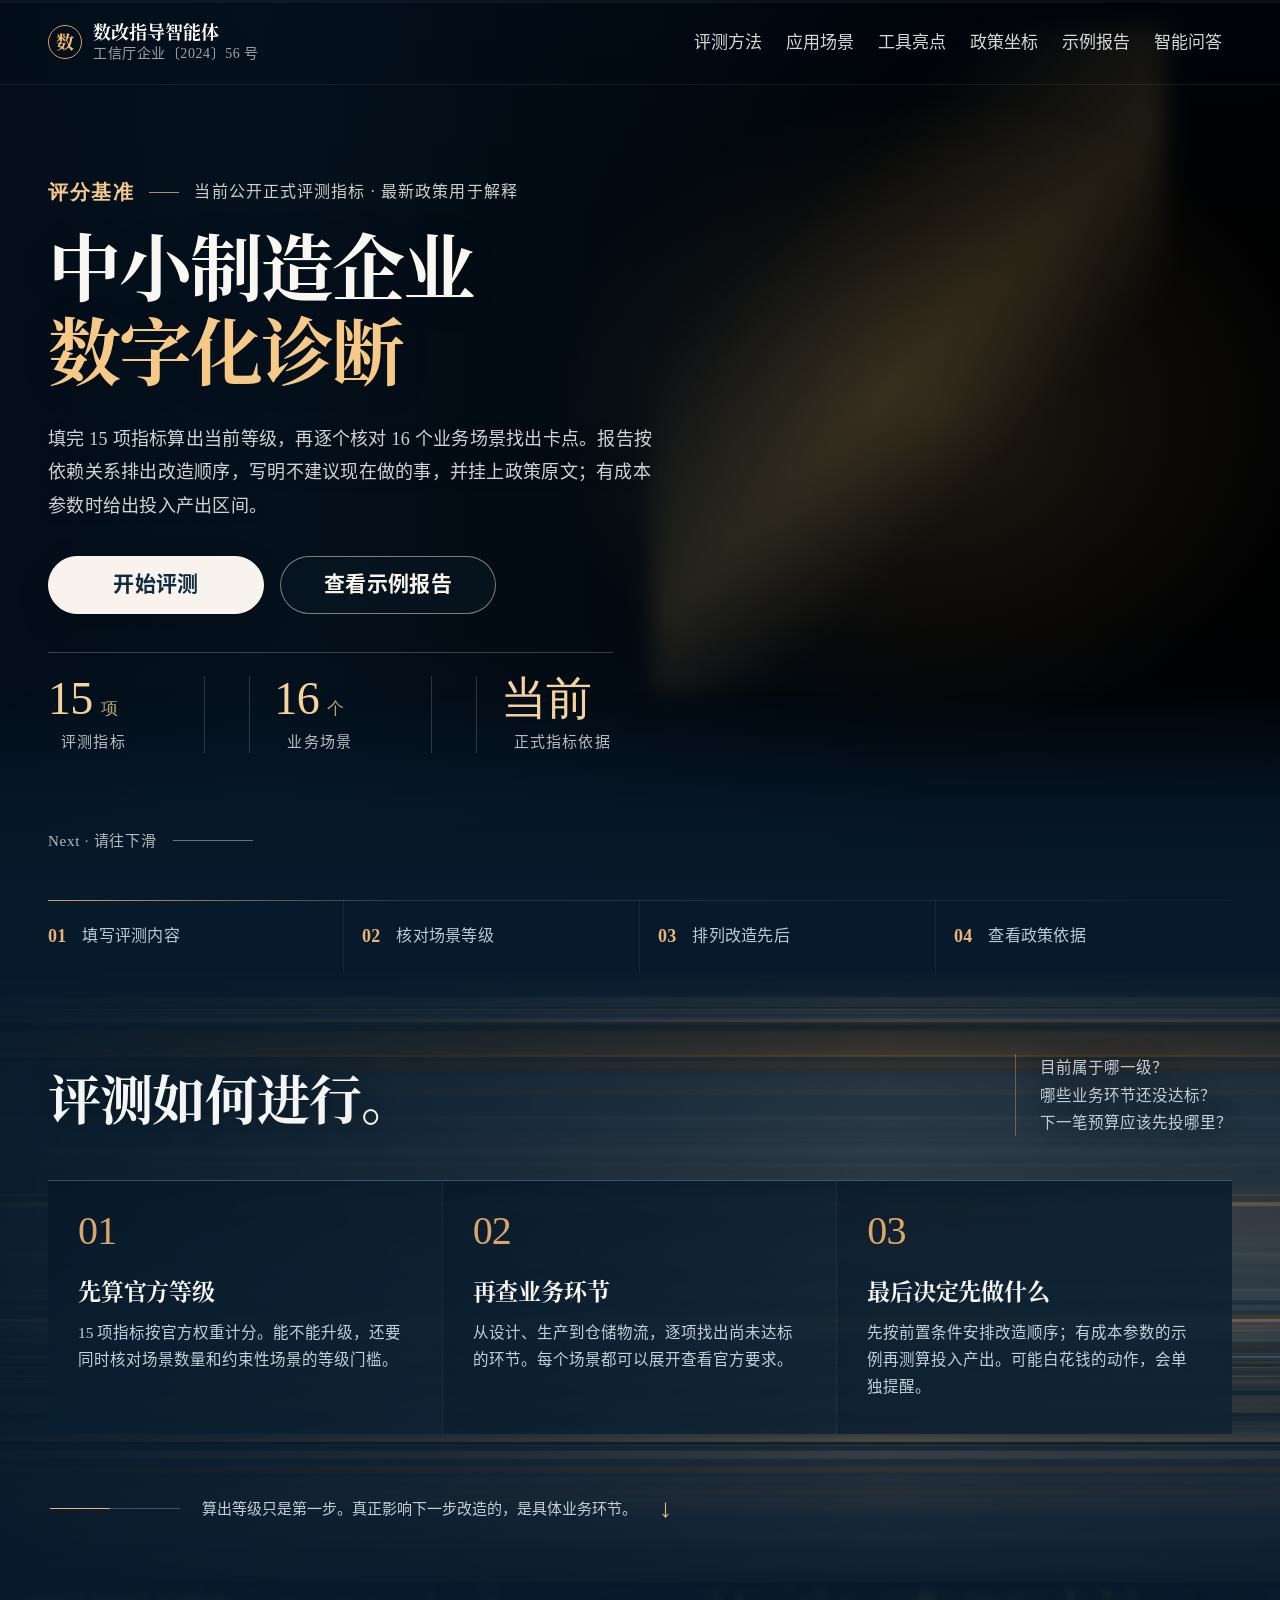
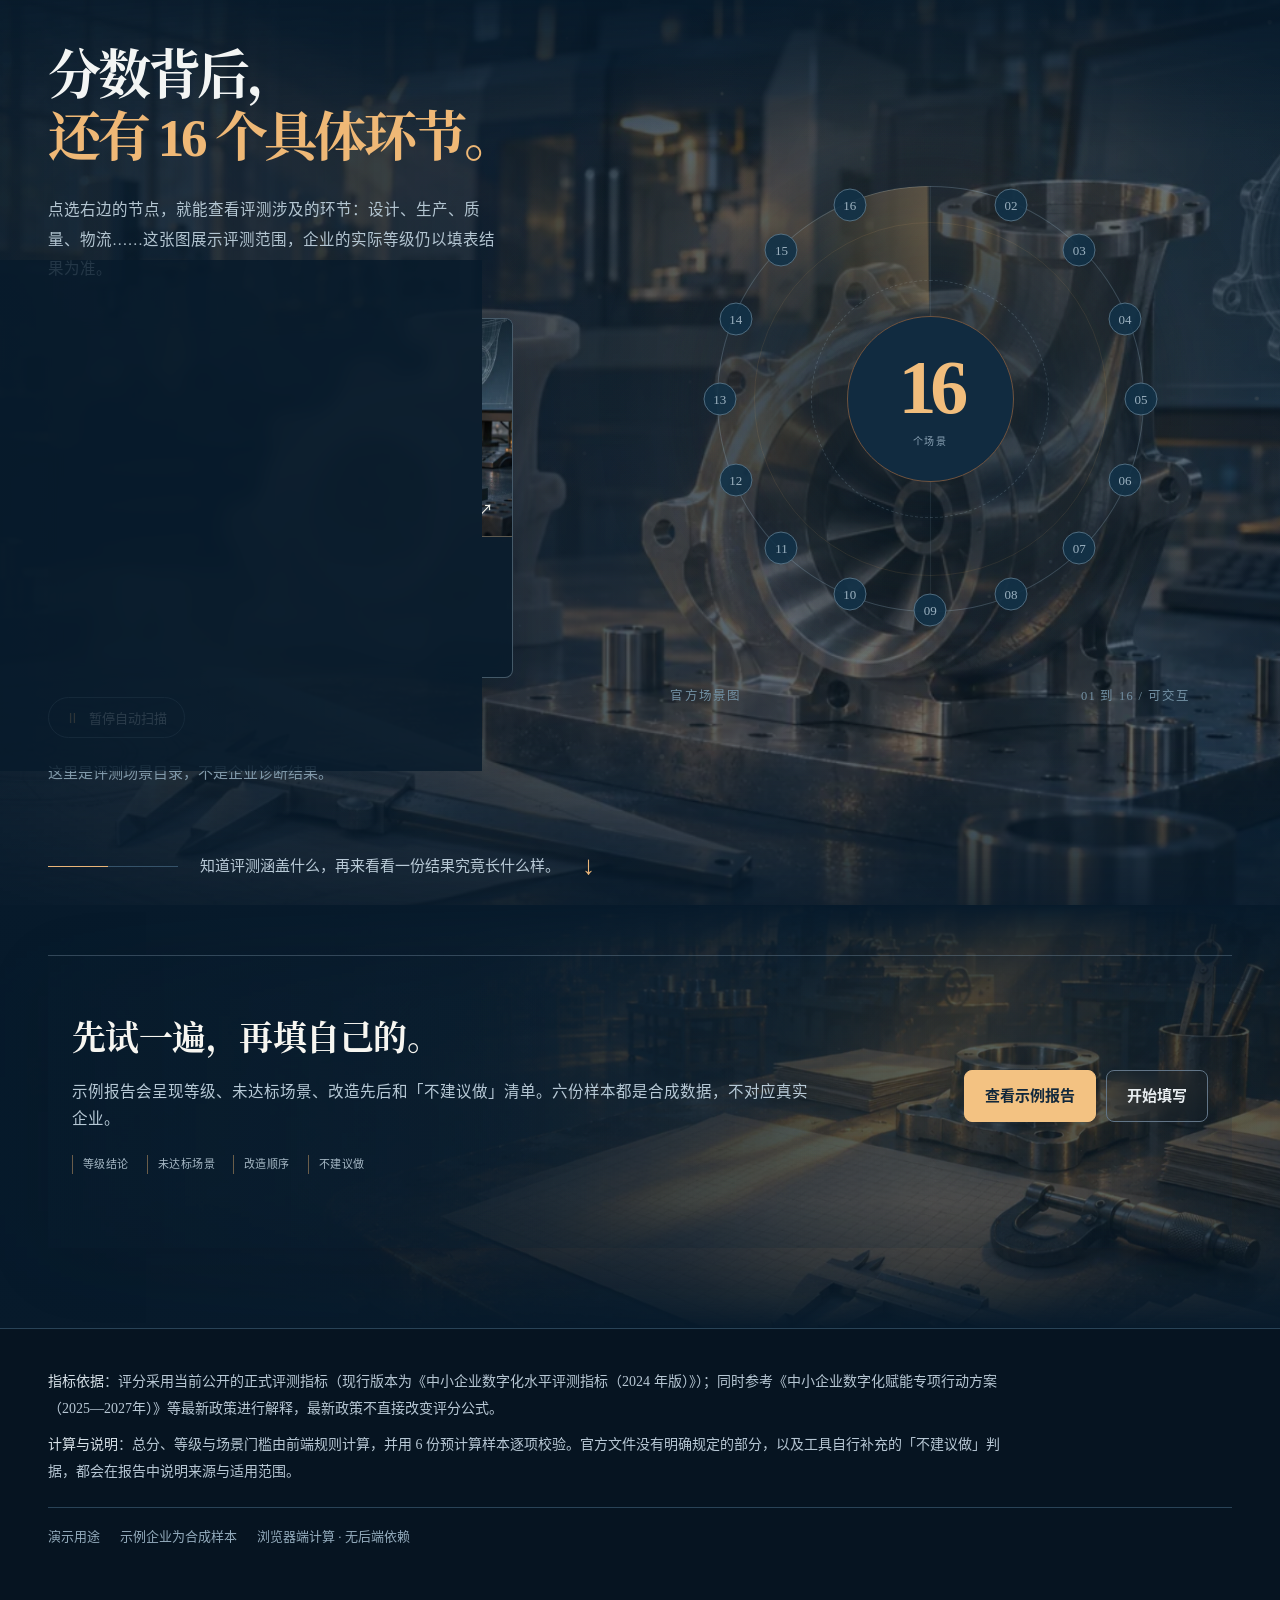
==== index.html @ 36fd0602 "publish: add responsive animated navigation menu" ====
<!DOCTYPE html>
<html lang="zh-CN" class="no-js">
<head>
<meta charset="utf-8">
<script>document.documentElement.className="js";</script>
<meta name="viewport" content="width=device-width, initial-scale=1">
<title>数改指导智能体 · 中小企业数字化水平评测</title>
<meta name="description" content="依据当前公开正式评测指标，并结合《中小企业数字化赋能专项行动方案（2025—2027年）》等最新政策，输出可回查的诊断与改造路径。">
<meta name="theme-color" content="#fbfaf7" media="(prefers-color-scheme: light)">
<meta name="theme-color" content="#121210" media="(prefers-color-scheme: dark)">
<link rel="icon" href="data:image/svg+xml,%3Csvg xmlns='http://www.w3.org/2000/svg' viewBox='0 0 32 32'%3E%3Crect width='32' height='32' rx='7' fill='%231a1916'/%3E%3Ctext x='16' y='23' font-size='17' text-anchor='middle' fill='%23fbfaf7' font-family='serif'%3E数%3C/text%3E%3C/svg%3E">
<link rel="stylesheet" href="assets/styles.css?v=20261108">
<link rel="stylesheet" href="assets/redesign.css?v=20261108">
<link rel="stylesheet" href="assets/motion-hero.css?v=20261108">
<link rel="stylesheet" href="assets/spectacle.css?v=20261108">
<link rel="stylesheet" href="assets/cinematic-scene.css?v=20261108">
<link rel="stylesheet" href="assets/typography.css?v=20261108">
<link rel="stylesheet" href="assets/continuity.css?v=20261108">
<link rel="stylesheet" href="assets/chapter-film.css?v=20261108">
<link rel="stylesheet" href="assets/scenario-gallery.css?v=20261108">
<link rel="stylesheet" href="assets/hero-editorial.css?v=20261108">
<link rel="stylesheet" href="assets/readability.css?v=20261109">
<link rel="stylesheet" href="assets/environment.css?v=20261110">
<script src="assets/environment.js?v=20261110"></script>
</head>
<body>
<a class="skip-link" href="#main">跳到主要内容</a>
<div class="page-scroll-progress" aria-hidden="true"><span></span></div>

<header class="topbar" id="topbar">
  <div class="topbar-inner">
    <a class="brand" href="#top" aria-label="数改指导智能体 首页">
      <span class="brand-mark" aria-hidden="true">数</span>
      <span class="brand-text">
        <span class="brand-name">数改指导智能体</span>
        <span class="brand-sub">工信厅企业〔2024〕56 号</span>
      </span>
    </a>
    <nav class="topnav" aria-label="页面导航">
      <a href="#method">评测方法</a>
      <a href="#scenario-atlas">应用场景</a>
      <a href="highlights.html">工具亮点</a>
      <a href="policy.html">政策坐标</a>
      <a href="report.html" class="is-current">示例报告</a>
      <a href="ask.html">智能问答</a>
    </nav>
  </div>
</header>

<nav class="journey-rail" aria-label="了解工具的三个步骤">
  <span class="journey-rail-line" aria-hidden="true"><i></i></span>
  <a href="#method" data-chapter="method"><span>01</span> 评测方法</a>
  <a href="#scenario-atlas" data-chapter="scenario"><span>02</span> 应用场景</a>
  <a href="#start" data-chapter="start"><span>03</span> 示例报告</a>
</nav>

<main id="main">

  <!-- ============================================================ 首屏 -->
  <section class="hero" id="top">
    <div class="hero-bg" aria-hidden="true"></div>
    <canvas class="hero-cinema" id="hero-cinema" aria-hidden="true"></canvas>
    <div class="hero-beam" aria-hidden="true"></div>
    <canvas class="hero-particles" id="hero-particles" aria-hidden="true"></canvas>
    <div class="hero-transition" aria-hidden="true"></div>
    <div class="hero-copy">
      <p class="eyebrow"><span class="eyebrow-year">评分基准</span><span class="eyebrow-divider" aria-hidden="true"></span>当前公开正式评测指标 · 最新政策用于解释</p>
      <h1><span class="hero-line hero-line-first">中小制造企业</span><em class="hero-line hero-line-second">数字化诊断</em></h1>
      <p class="lede">
        填完 15 项指标算出当前等级，再逐个核对 16 个业务场景找出卡点。报告按依赖关系排出改造顺序，写明不建议现在做的事，并挂上政策原文；有成本参数时给出投入产出区间。
      </p>
      <div class="hero-actions">
        <a class="btn btn-primary" href="report.html?mode=form" id="btn-fill">
          开始评测
        </a>
        <a class="btn" href="report.html?mode=demo" id="btn-demo">查看示例报告</a>
      </div>
      <div class="hero-trust hero-facts" aria-label="评测工具概要">
        <div class="hero-fact"><strong>15<em>项</em></strong><span>评测指标</span></div>
        <div class="hero-fact"><strong>16<em>个</em></strong><span>业务场景</span></div>
        <div class="hero-fact"><strong>当前</strong><span>正式指标依据</span></div>
      </div>
    </div>
    <div class="hero-scroll" aria-hidden="true"><span>Next · 请往下滑</span><i></i></div>
  </section>

  <div class="motion-marquee" aria-label="使用流程：填写评测内容、核对场景等级、排列改造先后、查看政策依据">
    <div class="marquee-track" aria-hidden="true">
      <span><b>01</b> 填写评测内容</span>
      <span><b>02</b> 核对场景等级</span>
      <span><b>03</b> 排列改造先后</span>
      <span><b>04</b> 查看政策依据</span>
    </div>
  </div>
  <!-- ============================================================ 方法 -->
  <section class="method" id="method" aria-label="评测方法">
    <div class="chapter-film chapter-film-method" aria-hidden="true">
      <canvas class="chapter-film-canvas" data-film="method" data-image="assets/img/method-aisle.webp"></canvas>
      <div class="chapter-film-shade"></div>
    </div>
    <div class="story-intro reveal">
      <div><h2>评测如何进行<span>。</span></h2></div>
      <p>目前属于哪一级？<br>哪些业务环节还没达标？<br>下一笔预算应该先投哪里？</p>
    </div>
    <article class="reveal" style="--d:0ms">
      <span class="num">01</span>
      <h3>先算官方等级</h3>
      <p>15 项指标按官方权重计分。能不能升级，还要同时核对场景数量和约束性场景的等级门槛。</p>
    </article>
    <article class="reveal" style="--d:80ms">
      <span class="num">02</span>
      <h3>再查业务环节</h3>
      <p>从设计、生产到仓储物流，逐项找出尚未达标的环节。每个场景都可以展开查看官方要求。</p>
    </article>
    <article class="reveal" style="--d:160ms">
      <span class="num">03</span>
      <h3>最后决定先做什么</h3>
      <p>先按前置条件安排改造顺序；有成本参数的示例再测算投入产出。可能白花钱的动作，会单独提醒。</p>
    </article>
    <div class="method-handoff reveal">
      <span class="handoff-line"><i></i></span>
      <p>算出等级只是第一步。真正影响下一步改造的，是具体业务环节。</p>
      <span class="handoff-arrow">↓</span>
    </div>
  </section>

  <section class="signal-section" id="scenario-atlas" aria-labelledby="signal-title">
    <div class="chapter-film chapter-film-scenario" aria-hidden="true">
      <canvas class="chapter-film-canvas" data-film="scenario" data-image="assets/img/scenario-cell.webp"></canvas>
      <div class="chapter-film-shade"></div>
    </div>
    <div class="signal-inner">
      <div class="signal-copy reveal">
        <h2 id="signal-title">分数背后，<br><em>还有 16 个具体环节。</em></h2>
        <p class="signal-description">点选右边的节点，就能查看评测涉及的环节：设计、生产、质量、物流……这张图展示评测范围，企业的实际等级仍以填表结果为准。</p>
        <div class="signal-active" aria-live="off">
          <button class="signal-preview-zoom" id="signal-preview-zoom" type="button" aria-label="放大当前场景主题图">
            <img class="signal-preview-image is-current" id="signal-preview-a" src="assets/img/scenes/s01.webp" alt="" width="1200" height="676" decoding="async">
            <img class="signal-preview-image" id="signal-preview-b" alt="" width="1200" height="676" decoding="async" src="data:image/svg+xml,%3Csvg xmlns='http://www.w3.org/2000/svg' viewBox='0 0 16 9'%3E%3C/svg%3E">
            <span class="signal-preview-counter" id="signal-preview-counter">01 / 16</span>
            <span class="signal-preview-action">查看大图 ↗</span>
          </button>
          <div class="signal-active-body">
            <span class="signal-active-label">正在查看 / 已选场景</span>
            <div class="signal-active-main"><strong id="signal-id">S01</strong><span id="signal-name">产品设计</span></div>
            <span class="signal-type" id="signal-type">工信部 2024 年评测场景</span>
          </div>
        </div>
        <button type="button" class="signal-toggle" id="signal-toggle" aria-pressed="false"><span class="signal-toggle-icon" aria-hidden="true">Ⅱ</span><span id="signal-toggle-text">暂停自动扫描</span></button>
        <p class="signal-disclaimer">这里是评测场景目录，不是企业诊断结果。</p>
      </div>
      <div class="signal-visual reveal" aria-label="16 个应用场景节点，可逐一选择">
        <div class="signal-orbit">
          <div class="signal-halo" aria-hidden="true"></div>
          <div class="signal-circles" aria-hidden="true"></div>
          <div class="signal-sweep" aria-hidden="true"></div>
          <div class="signal-center" aria-hidden="true"><strong>16</strong><span>个场景</span></div>
          <div class="signal-nodes" id="signal-nodes"></div>
        </div>
        <div class="signal-meta"><span>官方场景图</span><span>01 到 16 / 可交互</span></div>
      </div>
    </div>
    <div class="signal-handoff reveal">
      <span class="handoff-line"><i></i></span>
      <p>知道评测涵盖什么，再来看看一份结果究竟长什么样。</p>
      <span class="handoff-arrow">↓</span>
    </div>
    <dialog class="signal-lightbox" id="signal-lightbox" aria-label="业务场景主题图预览">
      <button class="signal-lightbox-close" id="signal-lightbox-close" type="button" aria-label="关闭预览">×</button>
      <div class="signal-lightbox-frame">
        <img id="signal-lightbox-image" alt="" width="1200" height="676" src="data:image/svg+xml,%3Csvg xmlns='http://www.w3.org/2000/svg' viewBox='0 0 16 9'%3E%3C/svg%3E">
      </div>
      <div class="signal-lightbox-footer">
        <div>
          <span class="signal-lightbox-kicker">16 个业务场景 · 主题示意</span>
          <strong id="signal-lightbox-title">S01 产品设计</strong>
          <span class="signal-lightbox-note">AI 生成的概念画面，并非真实企业现场或等级判定依据。</span>
        </div>
        <div class="signal-lightbox-controls">
          <button id="signal-lightbox-prev" type="button" aria-label="查看上一场景">←</button>
          <button id="signal-lightbox-next" type="button" aria-label="查看下一场景"><svg viewBox="0 0 16 16" width="14" height="14" fill="none" stroke="currentColor" stroke-width="1.6" aria-hidden="true"><path d="M3 8h9M8.5 4.5L12 8l-3.5 3.5"/></svg></button>
        </div>
      </div>
    </dialog>
  </section>

  <!-- ============================================================ 开始 -->
  <section class="start" id="start">
    <div class="chapter-film chapter-film-report" aria-hidden="true">
      <canvas class="chapter-film-canvas" data-film="report" data-image="assets/img/report-workbench.webp"></canvas>
      <div class="chapter-film-shade"></div>
    </div>
    <div class="start-inner reveal">
      <div class="start-copy">
        <h2>先试一遍，再填自己的。</h2>
        <p>示例报告会呈现等级、未达标场景、改造先后和「不建议做」清单。六份样本都是合成数据，不对应真实企业。</p>
        <div class="start-meta">
          <span>等级结论</span>
          <span>未达标场景</span>
          <span>改造顺序</span>
          <span>不建议做</span>
        </div>
      </div>
      <div class="start-actions">
        <a class="btn btn-primary" href="report.html?mode=demo" id="btn-demo-2">
          查看示例报告
        </a>
        <a class="btn" href="report.html?mode=form" id="btn-fill-2">开始填写</a>
      </div>
    </div>
  </section>


</main>

<footer class="footer">
  <div class="footer-inner">
    <p><strong>指标依据</strong>：评分采用当前公开的正式评测指标（现行版本为《中小企业数字化水平评测指标（2024 年版）》）；同时参考《中小企业数字化赋能专项行动方案（2025—2027年）》等最新政策进行解释，最新政策不直接改变评分公式。</p>
    <p style="margin-top:10px"><strong>计算与说明</strong>：总分、等级与场景门槛由前端规则计算，并用 6 份预计算样本逐项校验。官方文件没有明确规定的部分，以及工具自行补充的「不建议做」判据，都会在报告中说明来源与适用范围。</p>
    <div class="footer-meta">
      <span>演示用途</span>
      <span>示例企业为合成样本</span>
      <span id="footer-mode">浏览器端计算</span>
    </div>
  </div>
</footer>

<script src="assets/engine.js?v=20261108"></script>
<script src="assets/app.js?v=20261108"></script>
<script src="assets/motion-hero.js?v=20261108"></script>
<script src="assets/spectacle.js?v=20261108"></script>
<script src="assets/scenario-atlas.js?v=20261108"></script>
<script src="assets/cinematic-scene.js?v=20261108"></script>
<script src="assets/continuity.js?v=20261108"></script>
<script src="https://cdn.jsdelivr.net/npm/gsap@3.12.5/dist/gsap.min.js"></script><script src="assets/nav-menu.js?v=20261110"></script>
<script src="assets/chapter-film.js?v=20261108"></script>
</body>
</html>
---- assets/styles.css ----
/* ==========================================================================
   数改指导智能体 · 界面体系
   设计语言：审计报告的纸感 × 数据产品的精度
   约束：不用渐变（除首屏微光）、不用大圆角、不用投影堆叠
   ========================================================================== */

/* 深色沉浸：近黑蓝底 + 单一暖光 + 大面积留白 */
:root {
  color-scheme: dark;

  --paper: #08090d;
  --paper-2: #0c0e13;
  --card: #171a21;
  --card-2: #1f232c;

  --ink: #f4f1ea;
  --ink-2: #b6b3ab;
  --ink-3: #8f8c84;
  --ink-4: #6b6861;

  --line: #282c36;
  --line-2: #343945;
  --line-3: #464c5a;

  --accent: #7fb3e8;
  --accent-2: #9dc9f2;
  --accent-wash: #101a26;
  --accent-line: #223344;

  --brass: #eda85a;
  --brass-wash: #1f1709;
  --brass-line: #46331a;

  --clay: #e27e6c;
  --clay-wash: #241312;
  --clay-line: #4a241f;

  --moss: #6ec29a;
  --moss-wash: #0e1e17;

  --mark-bg: rgba(237, 168, 90, .22);
  --glow-warm: rgba(237, 168, 90, .14);
  --glow-cool: rgba(127, 179, 232, .10);

  --shadow-1: 0 1px 2px rgba(0, 0, 0, .5);
  --shadow-2: 0 2px 8px rgba(0, 0, 0, .45), 0 16px 40px -20px rgba(0, 0, 0, .8);
  --shadow-3: 0 1px 3px rgba(0, 0, 0, .5), 0 24px 60px -28px rgba(0, 0, 0, .9);

  --font-display: "PingFang SC", "Hiragino Sans GB", "Microsoft YaHei",
    "Source Han Sans SC", "Noto Sans CJK SC", -apple-system, sans-serif;
  --font-body: -apple-system, BlinkMacSystemFont, "Segoe UI", "PingFang SC",
    "Hiragino Sans GB", "Microsoft YaHei", "Source Han Sans SC", sans-serif;
  --font-mono: "SF Mono", "JetBrains Mono", "Cascadia Mono", Consolas,
    "Liberation Mono", monospace;

  --r-1: 3px;
  --r-2: 6px;
  --r-3: 10px;
  --r-4: 14px;

  --ease-out: cubic-bezier(.22, 1, .36, 1);
  --ease-in-out: cubic-bezier(.65, 0, .35, 1);
  --t-fast: 140ms;
  --t-mid: 260ms;
  --t-slow: 520ms;
  --t-reveal: 780ms;

  --measure: 1120px;
  --gutter: clamp(20px, 4vw, 48px);
}

* { box-sizing: border-box; }
[hidden] { display: none !important; }

html {
  -webkit-text-size-adjust: 100%;
  scroll-behavior: smooth;
  background: var(--paper);
}

/* 全站两束环境光，只做氛围，不承载信息 */
body::before {
  content: "";
  position: fixed; inset: 0; z-index: 0; pointer-events: none;
  background:
    radial-gradient(1100px 620px at 76% -12%, var(--glow-warm), transparent 62%),
    radial-gradient(900px 520px at 4% 4%, var(--glow-cool), transparent 58%);
}
body > * { position: relative; z-index: 1; }

body {
  margin: 0;
  background: var(--paper);
  color-scheme: dark;
  color: var(--ink);
  font-family: var(--font-body);
  font-size: 15px;
  line-height: 1.72;
  -webkit-font-smoothing: antialiased;
  text-rendering: optimizeLegibility;
}

h1, h2, h3, h4 {
  margin: 0;
  font-weight: 500;
  line-height: 1.28;
  letter-spacing: -.005em;
}
p { margin: 0 0 .7em; }
a { color: var(--accent); text-decoration: none; }
a:hover { text-decoration: underline; text-underline-offset: 3px; }

code, .mono { font-family: var(--font-mono); font-variant-numeric: tabular-nums; }

:focus-visible {
  outline: 2px solid var(--accent);
  outline-offset: 3px;
  border-radius: 2px;
}

.sr-only {
  position: absolute; width: 1px; height: 1px; padding: 0; margin: -1px;
  overflow: hidden; clip: rect(0 0 0 0); white-space: nowrap; border: 0;
}

.skip-link {
  position: fixed; left: 12px; top: -100px; z-index: 200;
  background: var(--ink); color: var(--paper);
  padding: 10px 18px; border-radius: var(--r-2); font-size: 14px;
  transition: top var(--t-fast) var(--ease-out);
}
.skip-link:focus { top: 12px; }

/* ---------------------------------------------------------------- 顶栏 */

.topbar {
  position: fixed; top: 0; left: 0; right: 0; z-index: 60;
  background: transparent;
  border-bottom: 1px solid transparent;
  transition: border-color var(--t-mid) var(--ease-out),
    background var(--t-mid) var(--ease-out),
    backdrop-filter var(--t-mid) var(--ease-out);
}
.topbar.is-stuck {
  background: rgba(8, 9, 13, .82);
  backdrop-filter: saturate(180%) blur(16px);
  -webkit-backdrop-filter: saturate(180%) blur(16px);
  border-bottom-color: var(--line);
}

.topbar-inner {
  max-width: var(--measure);
  margin: 0 auto;
  padding: 14px var(--gutter);
  display: flex; align-items: center; gap: 20px;
}

.brand { display: flex; align-items: center; gap: 11px; min-width: 0; text-decoration: none; }
.brand:hover { text-decoration: none; }
.brand-mark {
  width: 30px; height: 30px; flex: none;
  display: grid; place-items: center;
  background: rgba(255, 255, 255, .92); color: #12110d;
  border-radius: var(--r-2);
  font-family: var(--font-display);
  font-size: 15px; line-height: 1;
  padding-top: 2px;
}
.brand-text { display: flex; flex-direction: column; line-height: 1.3; min-width: 0; }
.brand-name {
  font-size: 15px; font-weight: 500; color: #fff; letter-spacing: .01em;
}
.brand-sub {
  font-size: 11.5px; color: rgba(255, 255, 255, .5); letter-spacing: .04em;
  font-family: var(--font-mono);
}

.topnav { margin-left: auto; display: flex; align-items: center; gap: 4px; }
.topnav a {
  font-size: 13.5px; color: rgba(255, 255, 255, .74); padding: 6px 11px;
  border-radius: var(--r-2); transition: background var(--t-fast) var(--ease-out),
    color var(--t-fast) var(--ease-out);
}
.topnav a:hover { background: rgba(255, 255, 255, .1); color: #fff; text-decoration: none; }

.status {
  display: inline-flex; align-items: center; gap: 7px;
  font-size: 12px; color: rgba(255, 255, 255, .72);
  padding: 5px 11px;
  border: 1px solid rgba(255, 255, 255, .2);
  border-radius: 100px;
  white-space: nowrap;
}
.status::before {
  content: ""; width: 6px; height: 6px; border-radius: 50%;
  background: var(--ink-4);
  transition: background var(--t-mid) var(--ease-out);
}
.status[data-state="online"] { color: #9fd4bb; border-color: rgba(255, 255, 255, .2); }
.status[data-state="online"]::before { background: var(--moss); box-shadow: 0 0 0 3px var(--moss-wash); }
.status[data-state="local"] { color: var(--brass); }
.status[data-state="local"]::before { background: var(--brass); box-shadow: 0 0 0 3px var(--brass-wash); }

/* ---------------------------------------------------------------- 首屏（摄影图 + 叠字） */

.hero {
  position: relative;
  min-height: clamp(600px, 90vh, 960px);
  display: flex; align-items: center;
  overflow: hidden;
  border-bottom: 1px solid var(--line);
}

.hero-bg {
  position: absolute; inset: 0;
  background: #06070a;
  overflow: hidden;
}
/* 图与遮罩分离：滤镜只作用于照片，不污染渐变 */
.hero-bg::before {
  content: "";
  position: absolute; inset: -2%;
  background: url("img/hero-golden.jpg") center right / cover no-repeat;
  filter: brightness(1.02) saturate(1.02) contrast(1.02);
  animation: hero-drift 28s var(--ease-out) forwards;
}
.hero-bg::after {
  content: "";
  position: absolute; inset: 0;
  background:
    linear-gradient(100deg,
      rgba(5, 6, 9, .97) 0%,
      rgba(5, 6, 9, .93) 26%,
      rgba(5, 6, 9, .72) 46%,
      rgba(5, 6, 9, .18) 66%,
      rgba(5, 6, 9, 0) 78%),
    linear-gradient(180deg,
      rgba(5, 6, 9, .55) 0%,
      rgba(5, 6, 9, 0) 16%,
      rgba(5, 6, 9, 0) 68%,
      rgba(8, 9, 13, .96) 100%);
}

@keyframes hero-drift {
  from { transform: scale(1.08); }
  to { transform: scale(1.0); }
}

.hero-copy {
  position: relative;
  max-width: 1120px;
  width: 100%;
  margin: 0 auto;
  padding: 110px var(--gutter) 96px;
}

.eyebrow {
  display: inline-flex; align-items: center; gap: 10px;
  font-size: 11.5px; letter-spacing: .1em;
  color: rgba(255, 255, 255, .62);
  font-family: var(--font-mono);
  margin-bottom: 30px;
  text-transform: none;
}
.eyebrow::before {
  content: ""; width: 26px; height: 1px; background: rgba(255, 255, 255, .42);
}

.hero h1 {
  font-family: var(--font-display);
  font-size: clamp(31px, 5.2vw, 72px);
  line-height: 1.1;
  letter-spacing: -.04em;
  font-weight: 700;
  color: #ffffff;
  max-width: 13.6em;
  text-shadow: 0 2px 40px rgba(0, 0, 0, .5);
}
.hero h1 em {
  font-style: normal;
  color: #f5c381;
}

.lede {
  margin-top: 28px;
  font-size: 15px;
  line-height: 1.85;
  color: rgba(255, 255, 255, .78);
  max-width: 31em;
  text-shadow: 0 1px 20px rgba(0, 0, 0, .5);
}

.hero-actions { display: flex; gap: 12px; flex-wrap: wrap; margin-top: 38px; }

.btn {
  font: inherit; font-size: 14px;
  cursor: pointer;
  padding: 12px 24px;
  border-radius: 100px;
  border: 1px solid rgba(255, 255, 255, .2);
  background: rgba(255, 255, 255, .06);
  color: #fff;
  backdrop-filter: blur(12px);
  -webkit-backdrop-filter: blur(12px);
  display: inline-flex; align-items: center; gap: 8px;
  transition: background var(--t-fast) var(--ease-out),
    border-color var(--t-fast) var(--ease-out),
    transform var(--t-fast) var(--ease-out),
    box-shadow var(--t-fast) var(--ease-out);
}
.btn:hover { background: rgba(255, 255, 255, .14); border-color: rgba(255, 255, 255, .34); }
.btn:active { transform: scale(.985); }
.btn[disabled] { opacity: .5; cursor: not-allowed; transform: none; }

.btn-primary {
  background: #ffffff;
  border-color: #ffffff;
  color: #12110d;
  font-weight: 500;
  backdrop-filter: none;
  box-shadow: 0 6px 26px -8px rgba(0, 0, 0, .6);
}
.btn-primary:hover {
  background: #f4ede0; border-color: #f4ede0; color: #12110d;
  box-shadow: 0 10px 36px -8px rgba(0, 0, 0, .7);
}
.btn-ghost { background: transparent; border-color: transparent; color: var(--ink-2); backdrop-filter: none; }
.btn-ghost:hover { background: var(--card); border-color: transparent; }

.arrow { transition: transform var(--t-fast) var(--ease-out); }
.btn:hover .arrow { transform: translateX(3px); }

.hero-trust {
  margin-top: 56px;
  display: flex; gap: 22px; flex-wrap: wrap;
  font-size: 11px;
  color: rgba(255, 255, 255, .5);
  font-family: var(--font-mono);
  letter-spacing: .06em;
}
.hero-trust span { position: relative; padding-left: 13px; }
.hero-trust span::before {
  content: "";
  position: absolute; left: 0; top: 50%;
  width: 3px; height: 3px; margin-top: -1.5px;
  background: rgba(255, 255, 255, .42);
}

/* ---------------------------------------------------------- 方法三段 */

.method {
  max-width: var(--measure);
  margin: 0 auto;
  padding: clamp(56px, 7vw, 104px) var(--gutter) clamp(48px, 6vw, 88px);
  display: grid;
  grid-template-columns: repeat(3, 1fr);
  gap: 0;
}
.method article {
  padding: 0 clamp(20px, 2.4vw, 36px);
  border-left: 1px solid var(--line);
  position: relative;
}
.method article:first-child { border-left: 0; padding-left: 0; }
.method .num {
  font-family: var(--font-mono);
  font-size: 26px;
  line-height: 1;
  color: var(--brass);
  letter-spacing: -.02em;
  display: block;
  margin-bottom: 22px;
  opacity: .9;
}
.method h3 {
  font-size: 17px;
  color: var(--ink);
  margin-bottom: 10px;
  letter-spacing: -.01em;
}
.method p {
  font-size: 13.5px;
  color: var(--ink-3);
  margin: 0;
  line-height: 1.75;
  max-width: 26em;
}

/* ---------------------------------------------------------- 开始入口 */

.start {
  max-width: var(--measure);
  margin: 0 auto;
  padding: clamp(40px, 5vw, 72px) var(--gutter);
}
.start-inner {
  display: flex; align-items: center; gap: 32px; flex-wrap: wrap;
  padding: 30px 34px;
  border: 1px solid var(--line-2);
  border-radius: var(--r-4);
  background: linear-gradient(135deg, var(--card) 0%, var(--card-2) 100%);
  position: relative;
  overflow: hidden;
}
.start-inner::before {
  content: "";
  position: absolute; left: 0; top: 0; bottom: 0; width: 2px;
  background: var(--brass);
}
.start-copy { flex: 1 1 340px; min-width: 0; }
.start-copy h2 {
  font-size: clamp(18px, 2.1vw, 23px);
  margin-bottom: 9px;
  color: var(--ink);
  letter-spacing: -.015em;
}
.start-copy p {
  font-size: 13.5px; color: var(--ink-3); margin: 0; line-height: 1.7;
  max-width: 42em;
}
.start-actions { display: flex; gap: 10px; flex-wrap: wrap; }
.start-meta {
  display: flex; gap: 18px; flex-wrap: wrap;
  margin-top: 16px; font-size: 11px; color: var(--ink-4);
  font-family: var(--font-mono); letter-spacing: .04em;
}

/* ---------------------------------------------------------------- 面板 */

.section {
  max-width: var(--measure);
  margin: 0 auto;
  padding: clamp(40px, 5vw, 64px) var(--gutter);
}

.section-head { margin-bottom: 28px; }
.section-head h2 {
  font-family: var(--font-display);
  font-size: clamp(22px, 2.6vw, 30px);
  letter-spacing: -.01em;
}
.section-head p {
  margin-top: 8px; font-size: 13.5px; color: var(--ink-3); max-width: 46em;
}

/* 表单 */
.field-grid {
  display: grid; gap: 16px;
  grid-template-columns: repeat(auto-fit, minmax(180px, 1fr));
}
.field { display: flex; flex-direction: column; gap: 6px; min-width: 0; }
.field.wide { grid-column: span 2; }
.field > span {
  font-size: 12px; color: var(--ink-3); display: flex; align-items: baseline; gap: 6px;
}
.field .unit { color: var(--ink-4); font-size: 11px; font-family: var(--font-mono); }
.field input, .field select, select, input[type="text"], input[type="number"] {
  font: inherit; font-size: 14px;
  padding: 9px 11px;
  border: 1px solid var(--line-2);
  border-radius: var(--r-2);
  background: var(--card);
  color: var(--ink);
  width: 100%;
  transition: border-color var(--t-fast) var(--ease-out),
    box-shadow var(--t-fast) var(--ease-out);
}
.field input:hover, select:hover { border-color: var(--ink-4); }
.field input:focus, select:focus {
  outline: none;
  border-color: var(--accent);
  box-shadow: 0 0 0 3px var(--accent-wash);
}

.group-block { border: 0; padding: 0; margin: 0 0 34px; }
.group-block > legend {
  padding: 0 0 12px;
  font-size: 13px; font-weight: 500; color: var(--ink);
  border-bottom: 1px solid var(--line);
  width: 100%;
  display: flex; align-items: center; gap: 10px;
}
.group-block > legend .hint-inline { font-size: 11.5px; color: var(--ink-4); font-weight: 400; }

/* 折叠组 */
.acc {
  border: 1px solid var(--line);
  border-radius: var(--r-3);
  background: var(--card);
  margin-bottom: 10px;
  overflow: hidden;
}
.acc > summary {
  cursor: pointer; list-style: none;
  padding: 13px 16px;
  display: flex; align-items: center; gap: 10px;
  font-size: 13.5px; font-weight: 500; color: var(--ink);
  background: var(--card-2);
  transition: background var(--t-fast) var(--ease-out);
}
.acc > summary::-webkit-details-marker { display: none; }
.acc > summary:hover { background: var(--paper-2); }
.acc > summary .caret {
  width: 14px; color: var(--ink-4); flex: none;
  transition: transform var(--t-mid) var(--ease-out);
}
.acc[open] > summary .caret { transform: rotate(90deg); }
.acc > summary .count {
  margin-left: auto; font-size: 11.5px; color: var(--ink-3);
  font-weight: 400; font-family: var(--font-mono);
}
.acc > summary .dots { display: flex; gap: 3px; margin-left: 8px; }
.acc > summary .dot {
  width: 5px; height: 5px; border-radius: 50%; background: var(--line-2);
}
.acc > summary .dot.on { background: var(--accent); }

.acc-body { padding: 4px 16px 16px; }

/* 采集项 */
.item {
  padding: 16px 0;
  border-bottom: 1px solid var(--line);
}
.item:last-child { border-bottom: 0; }
.item-head { display: flex; align-items: baseline; gap: 9px; flex-wrap: wrap; margin-bottom: 8px; }
.item-no {
  font-family: var(--font-mono); font-size: 11px;
  color: var(--ink-2); background: var(--paper-2);
  border: 1px solid var(--line);
  border-radius: var(--r-1);
  padding: 0 5px;
  flex: none;
}
.item-title { font-size: 13.5px; color: var(--ink); line-height: 1.55; }
.item-meta {
  font-size: 11px; color: var(--ink-4); font-family: var(--font-mono);
  width: 100%;
}
.item select { max-width: 44em; }

.opts { display: grid; gap: 6px; }
.opt {
  display: flex; gap: 9px; align-items: flex-start;
  font-size: 13px; color: var(--ink-2); line-height: 1.6;
  padding: 5px 8px;
  border-radius: var(--r-1);
  cursor: pointer;
  transition: background var(--t-fast) var(--ease-out);
}
.opt:hover { background: var(--paper-2); }
.opt input { margin: 4px 0 0; flex: none; accent-color: var(--accent); }

.level-radios { display: flex; gap: 6px; flex-wrap: wrap; }
.level-radio {
  display: inline-flex; align-items: center; gap: 6px;
  font-size: 12.5px; color: var(--ink-2);
  padding: 5px 11px 5px 9px;
  border: 1px solid var(--line-2);
  border-radius: 100px;
  cursor: pointer;
  transition: all var(--t-fast) var(--ease-out);
}
.level-radio:hover { border-color: var(--ink-3); }
.level-radio:has(input:checked) {
  border-color: var(--accent); background: var(--accent-wash); color: var(--accent);
}
.level-radio input { margin: 0; accent-color: var(--accent); }

.level-desc {
  margin-top: 9px; font-size: 12.5px; line-height: 1.65;
  color: var(--ink-2);
  border-left: 2px solid var(--accent-line);
  padding-left: 11px;
  max-width: 54em;
}
.level-desc.none { color: var(--ink-4); border-left-color: var(--line-2); }

.official-levels { margin-top: 9px; }
.official-levels > summary {
  cursor: pointer; font-size: 12px; color: var(--ink-3);
  list-style: none; display: inline-flex; align-items: center; gap: 5px;
}
.official-levels > summary::-webkit-details-marker { display: none; }
.official-levels > summary::before { content: "▸"; font-size: 10px; }
.official-levels[open] > summary::before { content: "▾"; }
.official-levels dl { margin: 9px 0 0; display: grid; gap: 7px; }
.official-levels dt { font-size: 11.5px; color: var(--ink-4); font-family: var(--font-mono); }
.official-levels dd { margin: 0 0 7px; font-size: 12.5px; color: var(--ink-2); line-height: 1.68; max-width: 54em; }

.fixture-bar {
  display: flex; align-items: center; gap: 10px; flex-wrap: wrap;
  padding: 12px 16px;
  margin-bottom: 22px;
  border: 1px solid var(--line);
  border-radius: var(--r-3);
  background: var(--card);
}
.fixture-bar .label { font-size: 12px; color: var(--ink-3); }
.fixture-bar select { width: auto; max-width: 320px; font-size: 13px; }

.form-foot {
  display: flex; align-items: center; gap: 12px; flex-wrap: wrap;
  padding-top: 8px;
}
.form-status { font-size: 13px; color: var(--ink-3); }
.form-status.error { color: var(--clay); }

/* 进度 */
.progress {
  position: sticky; top: 60px; z-index: 20;
  margin: 0 calc(var(--gutter) * -.5) 18px;
  padding: 10px calc(var(--gutter) * .5);
  background: color-mix(in srgb, var(--paper) 92%, transparent);
  backdrop-filter: blur(8px);
  display: flex; align-items: center; gap: 14px;
}
.progress-bar {
  flex: 1; height: 4px; background: rgba(255, 255, 255, .08);
  border-radius: 2px; overflow: hidden;
}
.progress-fill {
  height: 100%; width: 0;
  background: linear-gradient(90deg, #b8792f, #eda85a);
  box-shadow: 0 0 12px rgba(237, 168, 90, .45);
  transition: width var(--t-slow) var(--ease-out);
}
.progress-text {
  font-size: 11.5px; color: var(--ink-3);
  font-family: var(--font-mono); white-space: nowrap;
}

/* ---------------------------------------------------------------- 结果 */

.result-head {
  max-width: var(--measure); margin: 0 auto;
  padding: clamp(40px, 4.4vw, 58px) var(--gutter) 0;
  scroll-margin-top: 62px;
}
.section, .start { scroll-margin-top: 62px; }

.gauge {
  display: grid;
  grid-template-columns: auto minmax(0, 1fr);
  gap: clamp(24px, 4vw, 56px);
  align-items: start;
  padding-bottom: 28px;
  border-bottom: 1px solid var(--line);
}
.gauge-score {
  display: flex; align-items: baseline; gap: 6px;
}
.gauge-num {
  font-family: var(--font-mono);
  font-size: clamp(56px, 8vw, 84px);
  line-height: .92;
  letter-spacing: -.04em;
  font-weight: 500;
  font-variant-numeric: tabular-nums;
  color: var(--ink);
}
.gauge-max { font-size: 15px; color: var(--ink-4); font-family: var(--font-mono); }
.gauge-label {
  font-size: 11.5px; color: var(--ink-3); letter-spacing: .05em;
  text-transform: uppercase; font-family: var(--font-mono);
  margin-bottom: 8px;
}
.gauge-right { padding-top: 2px; }

.level-title { display: flex; align-items: center; gap: 12px; flex-wrap: wrap; margin-bottom: 16px; }
.level-name {
  font-family: var(--font-display);
  font-size: clamp(20px, 2.4vw, 26px);
  color: var(--ink);
}
.level-chip {
  font-size: 11.5px; padding: 3px 10px; border-radius: 100px;
  border: 1px solid var(--accent-line); background: var(--accent-wash);
  color: var(--accent);
  font-family: var(--font-mono);
}

.gauge .rail { height: 8px; }
.gauge .rail-labels { font-size: 10.5px; margin-top: 9px; }
/* 分数刻度尺：门槛刻度 + 暖光进度 + 指针 */
.scale { margin-top: 18px; }
.rail {
  position: relative;
  height: 8px;
  border-radius: 4px;
  background: rgba(255, 255, 255, .07);
  box-shadow: inset 0 0 0 1px rgba(255, 255, 255, .04);
}
.rail.rail-sm { height: 6px; border-radius: 3px; }
.rail-fill {
  position: absolute; left: 0; top: 0; bottom: 0;
  border-radius: 4px;
  background: linear-gradient(90deg, #b8792f, #eda85a);
  box-shadow: 0 0 18px rgba(237, 168, 90, .45);
  width: 0;
  transition: width 1150ms var(--ease-out);
}
.rail.rail-sm .rail-fill { border-radius: 3px; }
.rail-ticks { position: absolute; inset: 0; }
.rail-ticks i {
  position: absolute; top: -2px; bottom: -2px; width: 1px;
  background: var(--paper);
  opacity: .55;
}
.rail-knob {
  position: absolute; top: 50%;
  width: 12px; height: 12px; margin: -6px 0 0 -6px;
  border-radius: 50%;
  background: #fdf6ea;
  box-shadow: 0 0 0 2px rgba(237, 168, 90, .9), 0 0 20px rgba(237, 168, 90, .55);
  transition: left 1150ms var(--ease-out);
}
.rail.rail-sm .rail-knob { width: 9px; height: 9px; margin: -4.5px 0 0 -4.5px; box-shadow: 0 0 0 1.5px rgba(237, 168, 90, .9), 0 0 14px rgba(237, 168, 90, .5); }
.rail-labels {
  display: flex; justify-content: space-between;
  margin-top: 9px;
  font-family: var(--font-mono);
  font-size: 10px;
  color: var(--ink-3);
  font-variant-numeric: tabular-nums;
}

.scale-ticks {
  position: relative; height: 14px; margin-top: 2px;
}
.scale-ticks span {
  position: absolute; transform: translateX(-50%);
  font-size: 10px; color: var(--ink-4); font-family: var(--font-mono);
}

.gap-line {
  margin-top: 14px; font-size: 13px; color: var(--ink-2);
  display: flex; align-items: baseline; gap: 8px; flex-wrap: wrap;
}
.gap-line b { color: var(--clay); font-weight: 500; }

.judge-strip {
  display: grid; grid-template-columns: repeat(4, 1fr); gap: 1px;
  background: var(--line);
  border: 1px solid var(--line);
  border-radius: var(--r-3);
  overflow: hidden;
  margin-top: 22px;
}
.judge {
  background: var(--card);
  padding: 12px 14px;
  display: flex; flex-direction: column; gap: 4px;
}
.judge .lv { font-size: 11px; color: var(--ink-4); font-family: var(--font-mono); }
.judge .nm { font-size: 13px; color: var(--ink-2); }
.judge .st { font-size: 11px; margin-top: 2px; }
.judge.ok .st { color: var(--moss); }
.judge.ok { background: var(--card); box-shadow: inset 0 2px 0 var(--moss); }
.judge.miss .st { color: var(--ink-4); }
.judge.ok .nm { color: var(--ink); font-weight: 500; }

/* 结果布局：目录 + 正文 */
.result-layout {
  max-width: var(--measure);
  margin: 0 auto;
  padding: 0 var(--gutter) clamp(56px, 8vw, 96px);
  display: grid;
  grid-template-columns: 168px minmax(0, 1fr);
  gap: clamp(24px, 4vw, 56px);
  align-items: start;
}

.toc {
  position: sticky; top: 84px;
  display: flex; flex-direction: column; gap: 2px;
  padding-top: 8px;
}
.toc-label {
  font-size: 11px; color: var(--ink-4); letter-spacing: .06em;
  font-family: var(--font-mono);
  margin-bottom: 8px;
}
.toc a {
  font-size: 13px; color: var(--ink-3);
  padding: 7px 10px; border-radius: var(--r-2);
  border-left: 2px solid transparent;
  transition: all var(--t-fast) var(--ease-out);
  display: flex; align-items: center; gap: 8px;
}
.toc a:hover { color: var(--ink); background: var(--paper-2); text-decoration: none; }
.toc a.active {
  color: var(--accent); border-left-color: var(--accent);
  background: var(--accent-wash);
}
.toc a .n { font-family: var(--font-mono); font-size: 10.5px; opacity: .6; }

.result-body { min-width: 0; }

.out-section {
  padding: clamp(28px, 4vw, 44px) 0;
  border-top: 1px solid var(--line);
  scroll-margin-top: 84px;
}
.out-section:first-child { border-top: 0; padding-top: 20px; }

.out-head {
  display: flex; align-items: baseline; gap: 12px; margin-bottom: 20px;
}
.out-head h3 {
  font-family: var(--font-display);
  font-size: clamp(18px, 2.2vw, 23px);
  color: var(--ink);
}
.out-head .n {
  font-family: var(--font-mono); font-size: 11px; color: var(--ink-4);
  letter-spacing: .06em;
}
.out-head .sub { font-size: 12.5px; color: var(--ink-4); margin-left: auto; text-align: right; }

/* 诊断卡 */
.diag {
  border: 1px solid var(--line);
  border-radius: var(--r-3);
  background: var(--card);
  padding: 18px 20px;
  margin-bottom: 12px;
  position: relative;
  overflow: hidden;
}
.diag::before {
  content: ""; position: absolute; left: 0; top: 0; bottom: 0; width: 2px;
  background: var(--accent-line);
}
.diag[data-tone="clay"]::before { background: var(--clay); }
.diag[data-tone="brass"]::before { background: var(--brass); }
.diag[data-tone="accent"]::before { background: var(--accent); }

.diag-head { display: flex; align-items: baseline; gap: 10px; flex-wrap: wrap; margin-bottom: 8px; }
.diag-kind {
  font-size: 10.5px; letter-spacing: .05em;
  padding: 2px 7px; border-radius: var(--r-1);
  background: var(--paper-2); color: var(--ink-3);
  font-family: var(--font-mono);
}
.diag[data-tone="clay"] .diag-kind { background: var(--clay-wash); color: var(--clay); }
.diag h4 { font-size: 15px; color: var(--ink); font-weight: 500; line-height: 1.5; }
.diag-quote {
  font-size: 13px; color: var(--ink-2); line-height: 1.7;
  border-left: 2px solid var(--line-2);
  padding-left: 12px; margin: 10px 0 0;
}
.diag-meta {
  margin: 12px 0 0; padding: 0; list-style: none;
  display: flex; flex-wrap: wrap; gap: 5px 18px;
  font-size: 11.5px; color: var(--ink-3);
}
.diag-meta b { color: var(--ink-2); font-weight: 500; font-family: var(--font-mono); }

/* 证据 */
.ev { margin-top: 12px; }
.ev > summary {
  cursor: pointer; list-style: none;
  font-size: 12px; color: var(--accent);
  display: inline-flex; align-items: center; gap: 6px;
  padding: 3px 0;
}
.ev > summary::-webkit-details-marker { display: none; }
.ev > summary .caret { transition: transform var(--t-mid) var(--ease-out); font-size: 10px; }
.ev[open] > summary .caret { transform: rotate(90deg); }
.ev-body { margin-top: 10px; display: grid; gap: 8px; }
.ev-card {
  background: var(--card-2);
  border: 1px solid var(--line);
  border-left: 2px solid var(--line-3);
  border-radius: var(--r-2);
  padding: 10px 12px;
  font-size: 12px;
  line-height: 1.65;
}
.ev-card[data-kind="采集项"] { border-left-color: var(--accent); }
.ev-card[data-kind="场景"] { border-left-color: var(--moss); }
.ev-card[data-kind="判据"] { border-left-color: var(--brass); }
.ev-card[data-kind="案例"] { border-left-color: var(--clay); }
.ev-card[data-kind="政策"] { border-left-color: var(--accent); }
.ev-ref {
  font-family: var(--font-mono); font-size: 10.5px; color: var(--ink-4);
  margin-right: 6px;
}
.ev-title { font-size: 12px; color: var(--ink); font-weight: 500; }
.ev-quote { margin: 5px 0 0; color: var(--ink-2); }
.ev-note { margin: 4px 0 0; color: var(--ink-3); font-size: 11.5px; }
.ev-src { margin: 5px 0 0; color: var(--ink-4); font-size: 11px; }

/* 路径时间线 */
.timeline { position: relative; padding-left: 26px; }
.timeline::before {
  content: ""; position: absolute; left: 7px; top: 6px; bottom: 6px;
  width: 1px; background: var(--line);
}
.timeline-progress {
  position: absolute; left: 7px; top: 6px; width: 1px;
  background: var(--accent);
  height: 0;
  transition: height 80ms linear;
}
.step { position: relative; padding-bottom: 22px; }
.step:last-child { padding-bottom: 0; }
.step::before {
  content: ""; position: absolute; left: -23px; top: 7px;
  width: 7px; height: 7px; border-radius: 50%;
  background: var(--paper); border: 1.5px solid var(--line-3);
  transition: border-color var(--t-mid) var(--ease-out),
    background var(--t-mid) var(--ease-out);
}
.step.is-in::before { border-color: var(--accent); background: var(--accent); }

.step-card {
  border: 1px solid var(--line);
  border-radius: var(--r-3);
  background: var(--card);
  padding: 16px 18px;
}
.step-top { display: flex; align-items: baseline; gap: 10px; flex-wrap: wrap; margin-bottom: 10px; }
.step-no {
  font-family: var(--font-mono); font-size: 10.5px;
  color: var(--accent); background: var(--accent-wash);
  border-radius: 100px; padding: 2px 9px;
  white-space: nowrap;
}
.step-title { font-size: 14.5px; color: var(--ink); font-weight: 500; }

.pairs { display: grid; gap: 10px 22px; grid-template-columns: repeat(auto-fit, minmax(150px, 1fr)); }
.pair { display: flex; flex-direction: column; gap: 2px; min-width: 0; }
.pair dt { font-size: 10.5px; color: var(--ink-4); letter-spacing: .03em; font-family: var(--font-mono); }
.pair dd { margin: 0; font-size: 12.5px; color: var(--ink-2); line-height: 1.6; }

.step-accept {
  margin-top: 12px; padding: 10px 12px;
  background: var(--card-2); border-radius: var(--r-2);
  font-size: 12.5px; color: var(--ink-2); line-height: 1.68;
}
.step-accept b {
  display: block; font-size: 10.5px; color: var(--ink-4);
  letter-spacing: .05em; margin-bottom: 3px; font-weight: 500;
  font-family: var(--font-mono);
}

.step-cause {
  margin-top: 12px;
  border-left: 2px solid var(--brass-line);
  padding: 2px 0 2px 12px;
  display: grid; gap: 5px;
}
.step-cause > b {
  font-size: 10.5px; color: var(--ink-4); letter-spacing: .05em;
  font-family: var(--font-mono); font-weight: 500;
}
.cause-line { margin: 0; font-size: 12.5px; color: var(--ink-2); line-height: 1.68; }
.cause-tag {
  display: inline-block; margin-right: 7px;
  font-size: 10px; color: var(--brass);
  border: 1px solid var(--brass-line); border-radius: 2px;
  padding: 0 4px; vertical-align: 1px;
}

/* 排序表 */
.table-wrap {
  border: 1px solid var(--line);
  border-radius: var(--r-3);
  overflow: hidden;
  background: var(--card);
}
.table-scroll { overflow-x: auto; -webkit-overflow-scrolling: touch; }
.table-scroll { overflow-x: auto; -webkit-overflow-scrolling: touch; }
table { border-collapse: collapse; width: 100%; font-size: 13px; table-layout: fixed; }
table.rank-table th:nth-child(1) { width: 54px; }
table.rank-table th:nth-child(3) { width: 66px; }
table.rank-table th:nth-child(4),
table.rank-table th:nth-child(5) { width: 104px; }
table.rank-table th:nth-child(6) { width: 118px; }
table.rank-table th:nth-child(7) { width: 138px; }
table.rank-table .ev > summary { font-size: 11.5px; white-space: nowrap; }
table.gap-table th:nth-child(1) { width: 44px; }
table.gap-table th:nth-child(2) { width: 62px; }
table.gap-table th:nth-child(4) { width: 104px; }
table.gap-table th:nth-child(5) { width: 80px; }
table.gap-table th:nth-child(6) { width: 104px; }
thead th {
  text-align: left; padding: 10px 14px;
  font-size: 11px; color: var(--ink-4); font-weight: 500;
  letter-spacing: .04em;
  background: var(--card-2);
  border-bottom: 1px solid var(--line);
  white-space: nowrap;
}
tbody td {
  padding: 13px 14px;
  border-bottom: 1px solid var(--line);
  vertical-align: middle;
  color: var(--ink-2);
}
tbody tr:last-child td { border-bottom: 0; }
tbody tr { transition: background var(--t-fast) var(--ease-out); }
tbody tr:hover { background: var(--paper-2); }
td.num {
  font-family: var(--font-mono); font-variant-numeric: tabular-nums;
  white-space: nowrap; text-align: right;
}
table.rank-table th:nth-child(4),
table.rank-table th:nth-child(5),
table.rank-table th:nth-child(6) { text-align: right; }
table.gap-table th:nth-child(4) { text-align: left; }
table.gap-table tbody td { padding: 9px 14px; }
table.gap-table .mono { font-family: var(--font-mono); font-variant-numeric: tabular-nums; }
table.gap-table .dim { color: var(--ink-3); }
td:nth-child(2) { color: var(--ink); }
.rank {
  font-family: var(--font-mono); font-size: 12px; color: var(--ink-4);
  font-variant-numeric: tabular-nums;
}
.rank.top { color: var(--brass); }

.tag-type {
  font-size: 11px; padding: 1px 7px; border-radius: 100px;
  border: 1px solid var(--line-2); color: var(--ink-3);
  white-space: nowrap;
}
.tag-type.is-constraint {
  border-color: var(--brass-line); color: var(--brass); background: var(--brass-wash);
}
.placeholder-note {
  font-size: 12.5px; color: var(--ink-3);
  margin: 0 0 12px; line-height: 1.68;
}

.roi-bar {
  position: relative; height: 4px; background: var(--line);
  border-radius: 2px; margin-top: 6px; overflow: hidden;
  min-width: 64px;
}
.roi-bar span {
  position: absolute; left: 0; top: 0; bottom: 0;
  background: var(--brass); border-radius: 2px;
  width: 0;
  transition: width 900ms var(--ease-out);
}
.roi-bar span.low { background: var(--brass-line); }

caption {
  caption-side: top; text-align: left;
  padding: 12px 14px;
  font-size: 11.5px; color: var(--ink-3); line-height: 1.6;
  border-bottom: 1px solid var(--line);
  background: var(--card);
}

/* 不建议做 */
.donot {
  margin-top: 14px;
  border: 1px solid var(--clay-line);
  border-radius: var(--r-3);
  background: var(--card);
  padding: 16px 18px;
}
.donot-head {
  display: flex; align-items: center; gap: 9px; margin-bottom: 12px;
}
.donot-head h4 {
  font-size: 14px; color: var(--clay); font-weight: 500;
}
.donot-item {
  padding: 12px 0; border-top: 1px dashed var(--line);
}
.donot-item:first-of-type { border-top: 0; padding-top: 0; }
.donot-item .pat {
  font-family: var(--font-mono); font-size: 10.5px;
  color: var(--clay); background: var(--clay-wash);
  border-radius: var(--r-1); padding: 1px 6px;
  margin-right: 7px;
}
.donot-item strong { font-size: 13.5px; font-weight: 500; color: var(--ink); }
.donot-item p { font-size: 12.5px; color: var(--ink-2); margin: 7px 0 0; line-height: 1.65; }
.donot-item .basis { font-size: 11.5px; color: var(--ink-3); margin-top: 5px; }

/* 政策 */
.policy-card {
  border: 1px solid var(--line);
  border-radius: var(--r-3);
  background: var(--card);
  padding: 16px 18px;
  margin-bottom: 10px;
}
.policy-card h4 { font-size: 14px; color: var(--ink); margin-bottom: 8px; }
.policy-quote {
  font-size: 12.5px; color: var(--ink-2); line-height: 1.68;
  background: var(--card-2); border-radius: var(--r-2);
  padding: 9px 11px; margin-top: 7px;
}

/* 占位 */
.placeholder {
  border: 1px dashed var(--line-2);
  border-radius: var(--r-3);
  padding: 18px 20px;
  font-size: 13px; color: var(--ink-3); line-height: 1.7;
  background: var(--card-2);
}
.placeholder b { display: block; color: var(--ink-2); font-weight: 500; margin-bottom: 4px; font-size: 13.5px; }

.notice {
  border: 1px solid var(--brass-line);
  background: var(--brass-wash);
  color: var(--brass);
  border-radius: var(--r-2);
  padding: 10px 14px;
  font-size: 12.5px; line-height: 1.6;
  margin-bottom: 16px;
}
.notice b { font-weight: 500; }

/* 口径说明 */
.assumptions {
  margin-top: 26px;
  border: 1px solid var(--line);
  border-radius: var(--r-3);
  background: var(--card);
  overflow: hidden;
}
.assumptions > summary {
  cursor: pointer; list-style: none;
  padding: 13px 16px; font-size: 13px; color: var(--ink-2);
  display: flex; align-items: center; gap: 8px;
}
.assumptions > summary::-webkit-details-marker { display: none; }
.assumptions > summary::before { content: "▸"; font-size: 10px; color: var(--ink-4); }
.assumptions[open] > summary::before { content: "▾"; }
.assumptions > summary:hover { background: var(--card-2); }
.assumptions-body {
  padding: 0 16px 16px;
  font-size: 12px; color: var(--ink-2);
}
.assumptions-body dl {
  margin: 0; display: grid;
  grid-template-columns: max-content minmax(0, 1fr);
  gap: 7px 16px;
}
.assumptions-body dt { color: var(--ink-4); font-size: 11.5px; }
.assumptions-body dd { margin: 0; word-break: break-word; }

/* 页脚 */
.footer {
  border-top: 1px solid var(--line);
  background: var(--paper-2);
  padding: 40px var(--gutter) 56px;
}
.footer-inner { max-width: var(--measure); margin: 0 auto; }
.footer p { font-size: 12px; color: var(--ink-3); line-height: 1.75; max-width: 68em; }
.footer strong { color: var(--ink-2); font-weight: 500; }
.footer-meta {
  margin-top: 22px; padding-top: 18px;
  border-top: 1px solid var(--line);
  display: flex; gap: 20px; flex-wrap: wrap;
  font-size: 11.5px; color: var(--ink-4);
  font-family: var(--font-mono);
}

/* 滚动进入 */
html.js .reveal:not(.in) {
  opacity: 0;
  transform: translateY(14px);
  transition: opacity var(--t-reveal) var(--ease-out),
    transform var(--t-reveal) var(--ease-out);
  transition-delay: var(--d, 0ms);
}
.reveal.in { opacity: 1; transform: none; }

/* 骨架 */
.skeleton {
  background: linear-gradient(90deg, var(--card-2) 25%, var(--paper-2) 37%, var(--card-2) 63%);
  background-size: 400% 100%;
  animation: shimmer 1.4s ease infinite;
  border-radius: var(--r-1);
  color: transparent;
}
@keyframes shimmer {
  0% { background-position: 100% 50%; }
  100% { background-position: 0 50%; }
}

@media (prefers-reduced-motion: reduce) {
  *, *::before, *::after {
    animation-duration: .01ms !important;
    animation-iteration-count: 1 !important;
    transition-duration: .01ms !important;
    scroll-behavior: auto !important;
  }
  .reveal { opacity: 1; transform: none; }
  .hero h1 .mark::after { transform: scaleX(1); }
}

/* ---------------------------------------------------------------- 响应式 */

@media (max-width: 980px) {
  .hero { grid-template-columns: 1fr; gap: 40px; align-items: start; }
  .start-inner { flex-direction: column; align-items: stretch; }
  .method { grid-template-columns: 1fr; }
  .method article { border-bottom: 1px solid var(--line); }
  .method article:last-child { border-bottom: 0; }
  .result-layout { grid-template-columns: 1fr; }
  .toc {
    position: static; flex-direction: row; overflow-x: auto; gap: 4px;
    padding: 0 0 16px; margin-bottom: 8px;
    border-bottom: 1px solid var(--line);
  }
  .toc-label { display: none; }
  .toc a { white-space: nowrap; border-left: 0; border-bottom: 2px solid transparent; }
  .toc a.active { border-left: 0; border-bottom-color: var(--accent); }
}

@media (max-width: 720px) {
  body { font-size: 14.5px; }
  .topbar-inner { padding: 11px var(--gutter); gap: 10px; }
  .topnav { display: none; }
  .brand-sub { display: none; }
  .status { font-size: 11px; padding: 4px 9px; }
  .field.wide { grid-column: span 1; }
  .gauge { grid-template-columns: 1fr; gap: 20px; align-items: start; }
  .gauge-num { font-size: 64px; }
  .judge-strip { grid-template-columns: repeat(2, 1fr); }
  .hero { min-height: auto; }
  /* 窄屏时文字满宽，必然压到画面高光区：把斜向 scrim 换成竖向，保证任何一行都有暗底 */
  .hero-bg::after {
    background:
      linear-gradient(180deg,
        rgba(5, 6, 9, .95) 0%,
        rgba(5, 6, 9, .88) 42%,
        rgba(5, 6, 9, .90) 74%,
        rgba(8, 9, 13, .98) 100%);
  }
  .hero-copy { padding: 92px var(--gutter) 56px; }
  .hero h1 { font-size: clamp(26px, 7.6vw, 34px); letter-spacing: -.03em; }
  .hero-actions { flex-direction: column; align-items: stretch; }
  .hero-actions .btn { justify-content: center; width: 100%; }
  .hero-trust { gap: 12px 16px; font-size: 10.5px; margin-top: 34px; }
  .method { grid-template-columns: 1fr; gap: 34px; }
  .method article { border-left: 0; padding: 0; }
  .start-inner { flex-direction: column; align-items: stretch; padding: 24px 22px; }
  .start-actions .btn { width: 100%; justify-content: center; }
  .out-head .sub { display: none; }
  .progress { top: 54px; }
  table.rank-table { min-width: 760px; table-layout: auto; }
  table.gap-table { min-width: 560px; table-layout: auto; }
  .eyebrow { font-size: 11px; letter-spacing: .03em; }
  .eyebrow .eyebrow-long { display: none; }
  .out-head { flex-wrap: wrap; }
  .donot-head { flex-wrap: wrap; }
}

@media print {
  .topbar, .hero-actions, .form-foot, .toc, .status, .progress { display: none !important; }
  body { font-size: 10.5pt; background: #fff; }
  .out-section { break-inside: avoid; }
  .reveal { opacity: 1; transform: none; }
}
---- assets/redesign.css ----
/* Editorial industrial redesign. Functional DOM and scoring remain untouched. */
:root {
  color-scheme: light;
  --paper: #f4f6f8;
  --paper-2: #e9eef2;
  --card: #ffffff;
  --card-2: #f0f3f6;
  --ink: #0e1b2a;
  --ink-2: #46586b;
  --ink-3: #647487;
  --ink-4: #7c8b9c;
  --line: #d3dbe3;
  --line-2: #c5d0dc;
  --line-3: #aebbc9;
  --accent: #1f5fbf;
  --accent-2: #164e9d;
  --accent-wash: #e8f0fc;
  --accent-line: #b6cae8;
  --brass: #b2763c;
  --brass-wash: #fcf3e8;
  --brass-line: #ebd3b8;
  --clay: #a95245;
  --clay-wash: #fbefec;
  --clay-line: #e5c1bc;
  --moss: #268369;
  --moss-wash: #e5f4ee;
  --shadow-1: 0 1px 2px rgba(14,27,42,.05);
  --shadow-2: 0 12px 36px rgba(14,27,42,.06);
  --shadow-3: 0 24px 64px rgba(14,27,42,.08);
  --r-1: 4px; --r-2: 6px; --r-3: 8px; --r-4: 12px;
  --t-fast: 300ms; --t-mid: 300ms; --t-reveal: 500ms;
  --measure: 1280px;
}
html, body { color-scheme: light; }
body { background: var(--paper); color: var(--ink); font-size: 14px; }
body::before { display: none; }
h1,h2,h3,h4 { letter-spacing: -.045em; }
button, input, select { font-family: inherit; }
.topbar { background: rgba(244,246,248,.96); border-bottom: 1px solid var(--line); }
.topbar.is-stuck { background: rgba(244,246,248,.96); border-bottom-color: var(--line); }
.topbar-inner { max-width: 1440px; min-height: 76px; padding: 12px 48px; }
.brand-mark { width: 36px; height: 36px; color: white; background: #173b65; border-radius: 8px; font-weight: 700; }
.brand-name { color: var(--ink); font-weight: 700; }
.brand-sub { color: var(--ink-4); }
.topnav a { color: var(--ink-2); font-size: 14px; }
.topnav a:hover { background: #e7edf4; color: var(--ink); }
.status { color: var(--ink-2); border-color: var(--line); background: #fff; }
.status[data-state="online"] { color: #23735e; border-color: #c3ded4; }

/* Editorial hero: content on paper, cinematic image in an art-directed plate. */
.hero {
  margin: 76px auto 0; width: 100%; max-width: 1600px;
  min-height: 730px; display: grid;
  grid-template-columns: minmax(0, 1.02fr) minmax(0, 1fr);
  align-items: stretch; overflow: hidden;
  background: #f4f6f8; border-bottom: 1px solid var(--line);
}
.hero-bg {
  inset: 48px 24px 48px 51%; border-radius: 12px 0 0 12px;
  background: #193047; box-shadow: 0 20px 50px rgba(30,49,68,.1);
}
.hero-bg::before {
  inset: 0; background-position: 57% center;
  filter: saturate(.88) contrast(1.04);
  animation: none;
}
.hero-bg::after {
  background: linear-gradient(90deg, rgba(10,23,36,.12), transparent 35%),
              linear-gradient(0deg, rgba(10,22,35,.6), transparent 37%);
}
.hero-copy {
  z-index: 2; grid-column: 1; width: 100%;
  max-width: none; margin: 0; padding: 106px 24px 74px max(48px, calc((100vw - 1350px)/2));
  align-self: center;
}
.hero-edition {
  position: absolute; top: 21px; left: max(48px, calc((100vw - 1350px)/2)); right: 48px;
  display: flex; justify-content: space-between; gap: 20px; z-index: 3;
  color: #7c8b9c; font: 12px/1.3 var(--font-mono); letter-spacing: .09em;
}
.hero-kicker { display: flex; align-items: center; gap: 12px; color: #526b81; font-size: 12px; font-weight: 600; margin-bottom: 30px; flex-wrap: wrap; }
.kicker-line { height: 1px; width: 32px; background: #b2763c; }
.kicker-dot { width: 4px; height: 4px; background: #b2763c; border-radius: 50%; }
.eyebrow { display: none; }
.hero h1 {
  max-width: 8.7em; color: #0e1b2a; text-shadow: none;
  font-size: clamp(48px, 4.5vw, 72px); font-weight: 750;
  line-height: 1.18; letter-spacing: -.065em;
}
.hero h1 em { color: #1f5fbf; }
.lede { max-width: 34em; margin-top: 32px; font-size: 16px; line-height: 1.9; color: #46586b; text-shadow: none; }
.hero-actions { margin-top: 34px; gap: 12px; }
.btn { background: #fff; border: 1px solid #ccd6df; color: #24394e; border-radius: 8px; backdrop-filter: none; padding: 12px 20px; font-weight: 600; box-shadow: none; }
.btn:hover { background: #eaf0f7; border-color: #b3c1cf; }
.btn-primary { background: #1f5fbf; color: #fff; border-color: #1f5fbf; box-shadow: 0 8px 24px rgba(31,95,191,.16); }
.btn-primary:hover { background: #164e9d; border-color: #164e9d; color: #fff; box-shadow: 0 12px 28px rgba(31,95,191,.2); }
.hero-trust { margin-top: 52px; gap: 16px 22px; color: #66788a; font-size: 12px; letter-spacing: 0; font-family: var(--font-body); }
.hero-trust span { padding-left: 13px; }
.hero-trust span::before { width: 5px; height: 5px; border-radius: 50%; background: #a3b6c6; }
.hero-figure {
  z-index: 2; position: absolute; left: calc(51% + 24px); right: 48px; bottom: 70px;
  color: rgba(255,255,255,.92); display: flex; gap: 16px;
  align-items: center; justify-content: space-between;
  font: 12px/1.5 var(--font-mono); letter-spacing: .05em;
}
.figure-cross { color: #f3bf80; font-size: 24px; line-height: 1; }
.hero-figure span:last-child { font-size: 10px; color: rgba(255,255,255,.7); }

.method { max-width: 1440px; padding: 80px 48px 96px; gap: 18px; }
.method article {
  padding: 32px; border: 1px solid var(--line); background: #fff; border-radius: 12px;
  min-height: 245px; transition: transform 500ms var(--ease-out), opacity 500ms var(--ease-out);
}
.method article:first-child { border-left: 1px solid var(--line); padding-left: 32px; }
.method article:hover { transform: translateY(-4px); }
.method .num { font-size: 30px; color: #1f5fbf; margin-bottom: 32px; }
.method h3 { font-size: 20px; font-weight: 700; }
.method p { font-size: 14px; color: var(--ink-2); line-height: 1.8; max-width: none; }
.start { max-width: 1440px; padding: 0 48px 96px; }
.start-inner { background: #e5edf6; border: 1px solid #ccdbea; padding: 48px; border-radius: 16px; gap: 32px; }
.start-inner::before { width: 4px; background: #1f5fbf; }
.start-copy h2 { font-size: 30px; line-height: 1.32; font-weight: 700; }
.start-copy p { color: var(--ink-2); font-size: 14px; }
.start-meta { color: var(--ink-3); }
.section { max-width: 1344px; }
.section-head h2 { font-weight: 750; letter-spacing: -.04em; }
.result-head { background: #e9eef4; }
.group-block, .out-section, .result-head, .gauge, .fixture-bar, .judge-strip, .out-card { box-shadow: none; }
.reveal { transition-duration: 500ms; }

@media(max-width: 1100px) {
  .hero { grid-template-columns: 1fr 1fr; min-height: 700px; }
  .hero-copy { padding-left: 40px; }
  .hero h1 { font-size: clamp(40px, 5vw, 60px); }
  .hero-bg { left: 51%; right: 20px; }
  .hero-edition { left: 40px; right: 36px; }
  .hero-figure { left: 55%; right: 34px; }
  .hero-figure span:last-child { display: none; }
  .topbar-inner { padding-inline: 32px; }
  .method { padding-inline: 32px; }
  .start { padding-inline: 32px; }
}
@media(max-width: 800px) {
  .hero { display: flex; flex-direction: column; min-height: auto; padding: 0 24px 40px; }
  .hero-edition { left: 24px; right: 24px; top: 22px; }
  .hero-edition span:last-child { display: none; }
  .hero-copy { padding: 92px 8px 36px; }
  .hero h1 { max-width: 12em; font-size: clamp(36px, 7vw, 60px); }
  .hero-bg { position: relative; inset: auto; order: 2; width: 100%; height: 380px; border-radius: 10px; }
  .hero-bg::before { background-position: center; }
  .hero-figure { left: 48px; right: 48px; bottom: 63px; }
  .hero-trust { margin-top: 30px; }
  .method { grid-template-columns: 1fr; gap: 12px; padding-block: 48px; }
  .method article, .method article:first-child { padding: 24px; min-height: auto; border: 1px solid var(--line); }
  .method .num { margin-bottom: 16px; }
  .start { padding-bottom: 56px; }
  .start-inner { padding: 32px; }
  .start-copy h2 { font-size: 24px; }
}
@media(max-width: 480px) {
  .topbar-inner { padding: 10px 16px; min-height: 62px; }
  .brand-name { font-size: 14px; }
  .status { max-width: 112px; white-space: normal; font-size: 10px; line-height: 1.3; }
  .hero { margin-top: 62px; padding: 0 16px 24px; }
  .hero-edition { left: 20px; top: 20px; }
  .hero-copy { padding: 82px 4px 24px; }
  .hero-kicker { gap: 8px; font-size: 12px; margin-bottom: 24px; }
  .hero h1 { font-size: 36px; letter-spacing: -.06em; }
  .hero h1 br { display: none; }
  .lede { margin-top: 24px; font-size: 14px; }
  .hero-actions { flex-direction: column; }
  .hero-actions .btn { width: 100%; justify-content: center; }
  .hero-trust { gap: 8px 12px; font-size: 12px; }
  .hero-bg { height: 270px; }
  .hero-figure { left: 30px; right: 30px; bottom: 36px; font-size: 10px; }
  .figure-cross { font-size: 18px; }
  .method { padding: 32px 16px 48px; }
  .start { padding: 0 16px 48px; }
  .start-inner { padding: 24px; }
  .start-actions .btn { width: 100%; justify-content: center; }
}
@media(prefers-reduced-motion: reduce) {
  .hero-bg::before { animation: none; }
  .method article:hover { transform: none; }
}
---- assets/motion-hero.css ----
/*
 * Immersive cinematic cover / dynamic homepage. All diagnostic functionality
 * remains in the original JS. Only transform and opacity animate.
 */
:root { --hero-cream: #fffdf8; --hero-gold: #f6bc5d; --hero-blue: #081b2d; }

/* Put the navigation ON the scene as in a cinematic editorial hero. */
.topbar, .topbar.is-stuck {
  color: white;
  background: rgba(6, 18, 31, 0.05);
  border-color: rgba(255,255,255,0.0);
  backdrop-filter: none;
  -webkit-backdrop-filter: none;
}
.topbar.is-stuck {
  background: rgba(7,19,33,.90);
  border-bottom: 1px solid rgba(255,255,255,.14);
  backdrop-filter: blur(18px);
  -webkit-backdrop-filter: blur(18px);
}
.topbar-inner { max-width: 1480px; min-height: 84px; padding: 16px 48px; }
.brand-mark { background: transparent; width: 34px; height: 34px; border: 1px solid rgba(255,255,255,.72); color: white; font-size: 18px; border-radius: 50%; }
.brand-name { color: #fff; font-size: 15px; }
.brand-sub { color: rgba(255,255,255,.62); }
.topnav a { color: rgba(255,255,255,.84); }
.topnav a:hover { color: white; background: rgba(255,255,255,.13); }
.status { color: rgba(255,255,255,.88); background: rgba(7,19,33,.22); border-color: rgba(255,255,255,.27); }
.status[data-state="online"] { color: #d4f1e8; border-color: rgba(212,241,232,.5); }

/* Single huge atmospheric image, with copy floating above its quiet left side. */
.hero {
  display: flex;
  margin: 0 auto;
  width: 100%;
  max-width: none;
  min-height: 760px;
  height: 100svh;
  max-height: 1200px;
  align-items: center;
  padding: 0;
  overflow: hidden;
  isolation: isolate;
  background: #0a1e31;
  border: 0;
}
.hero-bg { position: absolute; inset: 0; width: 100%; height: 100%; border: 0; border-radius: 0; background: #0a1e31; box-shadow: none; }
.hero-bg::before {
  content: "";
  position: absolute;
  inset: -4%;
  background: url("img/hero-golden.jpg") center center / cover no-repeat;
  filter: saturate(1.07) contrast(1.13);
  transform: translate3d(var(--parallax-x,0px),var(--parallax-y,0px),0) scale(1.08);
  will-change: transform;
  animation: scene-breathe 23s cubic-bezier(.22,1,.36,1) infinite alternate;
}
.hero-bg::after {
  content: ""; position: absolute; inset: 0;
  background:
    linear-gradient(90deg, rgba(3,15,28,.91) 0%, rgba(5,20,34,.84) 20%, rgba(5,20,35,.54) 43%, rgba(5,20,35,.10) 72%, rgba(5,20,35,.04) 100%),
    linear-gradient(0deg, rgba(2,13,26,.82) 0%, transparent 30%, transparent 76%, rgba(2,13,26,.33) 100%);
}
.hero::before {
  content: ""; position: absolute; inset: 0; z-index: 1; pointer-events: none;
  background: radial-gradient(ellipse 48% 45% at 73% 43%, rgba(247,178,76,.13), transparent 72%);
  animation: glow-pulse 7s ease-in-out infinite alternate;
}
.hero-beam {
  pointer-events: none; position: absolute; z-index: 1;
  right: 9%; top: 3%; width: 40%; height: 74%;
  background: linear-gradient(135deg, transparent 28%, rgba(255,206,114,.12) 51%, transparent 66%);
  mix-blend-mode: screen;
  filter: blur(12px); transform-origin: right top;
  animation: light-sweep 12s ease-in-out infinite alternate;
}
.hero-particles { position: absolute; inset: 0; width: 100%; height: 100%; z-index: 2; pointer-events: none; opacity: .55; }
.hero-copy {
  position: relative; grid-column: auto; z-index: 4;
  max-width: 1480px; width: 100%; margin: 0 auto;
  padding: 155px 48px 130px;
  align-self: center;
  color: var(--hero-cream);
}
.hero-edition {
  position: absolute; z-index: 3; top: 106px; left: 48px; right: 48px;
  color: rgba(255,255,255,.54); font-size: 11px; letter-spacing: .12em;
}
.hero-kicker { display: none; }
.eyebrow {
  display: inline-flex; gap: 12px; margin: 0 0 26px;
  font-size: 12px; color: rgba(255,255,255,.74); font-weight: 500;
  letter-spacing: .05em;
}
.eyebrow::before { background: var(--hero-gold); width: 32px; }
.hero h1 {
  max-width: 12.8em; color: #fff; font-weight: 750;
  font-size: clamp(48px, 5.25vw, 84px); line-height: 1.12;
  letter-spacing: -.065em; text-shadow: 0 8px 36px rgba(1,12,23,.16);
}
.hero h1 em { color: #f9c779; font-weight: 750; }
.lede {
  color: rgba(255,255,255,.88); max-width: 37em;
  margin: 28px 0 0; font-size: 16px; line-height: 1.9;
  text-shadow: 0 2px 12px rgba(1,12,23,.3);
}
.hero-actions { margin-top: 30px; }
.hero-actions .btn { min-height: 52px; border-radius: 100px; padding: 12px 24px; font-size: 14px; }
.hero-actions .btn-primary { background: white; color: #0a1d30; border-color: white; box-shadow: 0 10px 30px rgba(0,0,0,.18); }
.hero-actions .btn-primary:hover { background: #f2f5f9; color: #0a1d30; border-color: white; }
.hero-actions .btn:not(.btn-primary) { background: rgba(255,255,255,.13); border-color: rgba(255,255,255,.42); color: white; backdrop-filter: blur(8px); -webkit-backdrop-filter: blur(8px); }
.hero-actions .btn:not(.btn-primary):hover { background: rgba(255,255,255,.24); }
.hero-trust {
  max-width: 650px; color: rgba(255,255,255,.74);
  margin-top: 60px; gap: 12px 28px; font-size: 12px;
}
.hero-trust span::before { background: var(--hero-gold); }
.hero-figure {
  left: auto; right: 48px; bottom: 45px;
  color: rgba(255,255,255,.8); font-size: 11px;
  letter-spacing: .08em;
}
.hero-figure span:last-child { color: rgba(255,255,255,.53); }
.hero-scroll {
  position: absolute; z-index: 5; left: 48px; bottom: 46px;
  display: flex; align-items: center; gap: 16px;
  color: rgba(255,255,255,.7); font-size: 11px; letter-spacing: .14em;
}
.hero-scroll i { display: block; width: 80px; height: 1px; background: rgba(255,255,255,.4); position: relative; overflow: hidden; }
.hero-scroll i::after {
  content: ""; position: absolute; inset: 0 auto 0 0; width: 35px; background: #f7cb81;
  transform: translateX(-40px); animation: scroll-trace 2.8s ease-in-out infinite;
}
/* Below the cinematic hero: readable engineering report surfaces. */
.method { padding-top: 96px; }
.method article { background: #fff; }
.topbar.is-stuck .brand-name { color: white; }
@keyframes scene-breathe {
  0% { transform: translate3d(var(--parallax-x,0px),var(--parallax-y,0px),0) scale(1.075); }
  100% { transform: translate3d(var(--parallax-x,0px),var(--parallax-y,0px),0) scale(1.145); }
}
@keyframes glow-pulse { from { opacity: .45; } to { opacity: 1; } }
@keyframes light-sweep { from { opacity: .3; transform: rotate(-2deg) translateX(-18px); } to { opacity: .9; transform: rotate(3deg) translateX(20px); } }
@keyframes scroll-trace { 0% { transform: translateX(-40px); } 65%,100% { transform: translateX(90px); } }

@media(max-width: 1100px) {
  .topbar-inner { padding: 14px 32px; }
  .hero-copy { padding-inline: 40px; }
  .hero-edition { left: 40px; right: 40px; }
  .hero-figure { right: 32px; }
  .hero-scroll { left: 40px; }
  .hero h1 { font-size: clamp(48px,6vw,70px); }
}
@media(max-width: 800px) {
  .hero { display: flex; flex-direction: column; justify-content: center; height: min(850px,100svh); min-height: 650px; padding: 0; }
  .hero-bg { position: absolute; inset: 0; order: 0; height: 100%; }
  .hero-bg::before { background-position: 62% center; }
  .hero-bg::after {
    background: linear-gradient(90deg,rgba(3,15,28,.88),rgba(3,15,28,.38)),
      linear-gradient(0deg,rgba(2,13,26,.78),transparent 45%,rgba(2,13,26,.26));
  }
  .hero-copy { padding: 130px 32px 110px; }
  .hero-edition { left: 32px; right: 32px; top: 100px; }
  .hero h1 { font-size: clamp(42px,7vw,64px); }
  .hero-figure { left: auto; right: 28px; bottom: 32px; }
  .hero-scroll { left: 32px; bottom: 34px; }
}
@media(max-width: 480px) {
  .topbar-inner { min-height: 62px; padding: 10px 16px; gap: 8px; }
  .hero { margin: 0; padding: 0; height: max(780px,100svh); min-height: 780px; }
  .hero-bg { position: absolute; inset: 0; height: 100%; }
  .hero-bg::before { background-position: 61% center; }
  .hero-bg::after { background: linear-gradient(90deg,rgba(3,15,28,.88) 0%,rgba(3,15,28,.7) 60%,rgba(3,15,28,.32)), linear-gradient(0deg,rgba(2,13,26,.87),transparent 45%); }
  .hero-copy { padding: 126px 20px 118px; }
  .hero-edition { left: 20px; right: 20px; top: 84px; font-size: 10px; }
  .hero h1 { font-size: clamp(36px,9.2vw,48px); max-width: 12em; }
  .hero h1 br { display: initial; }
  .lede { font-size: 14px; line-height: 1.75; margin-top: 24px; }
  .eyebrow { font-size: 10px; margin-bottom: 24px; }
  .hero-actions { flex-direction: column; margin-top: 26px; gap: 10px; }
  .hero-actions .btn { width: 100%; justify-content: center; min-height: 48px; }
  .hero-trust { margin-top: 32px; gap: 8px 12px; font-size: 10px; }
  .hero-figure { display: none; }
  .hero-scroll { left: 20px; bottom: 24px; }
}
@media (prefers-reduced-motion: reduce) {
  .hero-bg::before, .hero::before, .hero-beam, .hero-scroll i::after { animation: none !important; }
  .hero-particles { display: none; }
}
---- assets/spectacle.css ----
/*
 * One unified visual system: midnight navy / mineral blue / champagne gold.
 * Cinematic marketing, precise report UI. Decorative motion is opt-out.
 */
:root {
  color-scheme: dark;
  --paper: #071a2b;
  --paper-2: #0b2236;
  --card: #10283d;
  --card-2: #153149;
  --ink: #f3f5f4;
  --ink-2: #d7e1e8;
  --ink-3: #b7c7d4;
  --ink-4: #94acbd;
  --line: #294357;
  --line-2: #36566b;
  --line-3: #527083;
  --accent: #f4bb75;
  --accent-2: #ffcf91;
  --accent-wash: #2c302f;
  --accent-line: #70543b;
  --brass: #eab16a;
  --brass-wash: #332a25;
  --brass-line: #73543e;
  --clay: #f09d8c;
  --clay-wash: #372b31;
  --clay-line: #754747;
  --moss: #86dbc0;
  --moss-wash: #163e3b;
  --shadow-1: 0 1px 2px rgba(0,0,0,.1);
  --shadow-2: 0 16px 46px rgba(0,0,0,.14);
  --shadow-3: 0 28px 72px rgba(0,0,0,.2);
}
html, body { background: var(--paper); color-scheme: dark; }
body { background: #071a2b; color: var(--ink); }
body::before { display: none; }
::selection { background: #bb8b5c; color: #071a2b; }
*:focus-visible { outline: 2px solid #f4bb75; outline-offset: 3px; }

/* A small filmic scroll indicator stays present across every report screen. */
.page-scroll-progress {
  position: fixed; top: 0; left: 0; right: 0; height: 3px; z-index: 100;
  pointer-events: none; background: rgba(255,255,255,.04);
}
.page-scroll-progress span {
  display: block; width: 100%; height: 100%; transform: scaleX(var(--page-progress,0)); transform-origin: left;
  background: #f4bb75; box-shadow: 0 0 24px rgba(244,187,117,.65);
  will-change: transform;
}
.topbar, .topbar.is-stuck { border-bottom-color: rgba(255,255,255,.08); }
.topbar.is-stuck { background: rgba(6,21,35,.91); }
.brand-mark { border-color: rgba(244,187,117,.85); color: #f4bb75; }
.status { background: rgba(9,29,45,.4); }

/* Art-directed light moving over an actual manufacturing scene. */
.hero::after {
  content: ""; position: absolute; inset: 0; z-index: 2; pointer-events: none;
  background: radial-gradient(ellipse 38% 44% at var(--spot-x,73%) var(--spot-y,46%), rgba(249,196,116,.16), rgba(249,196,116,0) 80%);
  mix-blend-mode: screen;
  opacity: .75; transition: opacity 300ms ease;
}
.hero-copy {
  z-index: 5;
  transform: translateY(var(--hero-scroll-shift,0px));
  opacity: var(--hero-scroll-opacity,1);
}
.hero h1 { max-width: 13em; }
.hero h1 .hero-line { display: inline-block; animation: line-enter 950ms cubic-bezier(.22,1,.36,1) both; }
.hero h1 em.hero-line { animation-delay: 150ms; }
.hero .eyebrow { animation: fade-enter 700ms 120ms cubic-bezier(.22,1,.36,1) both; }
.hero .lede { animation: fade-enter 800ms 340ms cubic-bezier(.22,1,.36,1) both; }
.hero .hero-actions { animation: fade-enter 800ms 500ms cubic-bezier(.22,1,.36,1) both; }
.hero .hero-trust { animation: fade-enter 850ms 660ms cubic-bezier(.22,1,.36,1) both; }
.hero-actions .btn { transition: transform 350ms cubic-bezier(.22,1,.36,1), background 300ms, box-shadow 300ms, border-color 300ms; }
.hero-actions .btn:hover { transform: translateY(-4px); }
.hero-actions .btn-primary { box-shadow: 0 12px 32px rgba(0,0,0,.17); }
.hero-actions .btn-primary:hover { box-shadow: 0 18px 40px rgba(0,0,0,.28); }
.hero-figure { z-index: 5; }
.hero-scroll { z-index: 5; }
.hero-edition { z-index: 5; }
@keyframes line-enter {
  from { opacity: 0; transform: translateY(38px); }
  to { opacity: 1; transform: translateY(0); }
}
@keyframes fade-enter {
  from { opacity: 0; transform: translateY(22px); }
  to { opacity: 1; transform: translateY(0); }
}

/* A single continuous ribbon bridges the dark photo and the report surfaces. */
.motion-marquee {
  position: relative; overflow: hidden; background: #d8a363; color: #0b2335;
  border-top: 1px solid rgba(255,255,255,.22);
  border-bottom: 1px solid rgba(255,255,255,.1);
}
.marquee-track { display: flex; width: max-content; min-width: 200%; animation: marquee 27s linear infinite; }
.marquee-track > span {
  flex: none; display: inline-flex; align-items: center; white-space: nowrap; gap: 42px;
  padding: 17px 50px; font-size: 13px; font-weight: 700; letter-spacing: .22em;
}
.marquee-track i { font-size: 16px; color: #5a4638; font-style: normal; }
@keyframes marquee { from { transform: translateX(0); } to { transform: translateX(-50%); } }

/* A product narrative, not three detached blocks. */
.method {
  position: relative; padding: 112px 48px 132px;
  gap: 16px; max-width: 1440px;
}
.story-intro {
  grid-column: 1 / -1; display: flex; justify-content: space-between; align-items: end;
  gap: 48px; margin-bottom: 40px;
}
.story-overline {
  font: 12px/1.3 var(--font-mono); letter-spacing: .16em; color: #dca86c;
  margin: 0 0 24px;
}
.story-intro h2 {
  font-size: clamp(36px, 4.4vw, 60px); letter-spacing: -.06em;
  line-height: 1.18; font-weight: 700; color: #f4f6f5;
}
.story-intro h2 span { color: #f4bb75; }
.story-intro > p {
  max-width: 300px; font-size: 14px; color: var(--ink-3);
  line-height: 2.1; margin: 0; border-left: 1px solid #815c3b;
  padding-left: 24px;
}
.method article, .method article:first-child {
  position: relative; overflow: hidden; min-height: 280px; padding: 36px;
  border: 1px solid var(--line); background: #10283d;
  border-radius: 12px;
  transform-style: preserve-3d;
  transition: transform 500ms cubic-bezier(.22,1,.36,1), border-color 300ms, background 300ms, opacity 500ms;
}
.method article::before {
  content: ""; position: absolute; inset: 0;
  pointer-events: none;
  background: radial-gradient(circle 260px at var(--card-x,50%) var(--card-y,50%), rgba(244,187,117,.16), transparent 72%);
  opacity: 0; transition: opacity 300ms;
}
.method article:hover::before { opacity: 1; }
.method article:hover {
  border-color: #8a6748; background: #143047;
  transform: perspective(900px) rotateX(var(--tilt-x,0deg)) rotateY(var(--tilt-y,0deg)) translateY(-7px);
}
.method .num { color: #efb674; font-size: 48px; font-weight: 500; margin-bottom: 35px; }
.method h3 { font-size: 20px; color: #f6f7f6; font-weight: 700; }
.method p { color: #c1d0da; font-size: 14px; }
.method article::after {
  content: ""; position: absolute; left: 36px; right: 36px; bottom: 20px;
  height: 1px; background: linear-gradient(90deg,#cb985e,transparent);
  transform: scaleX(.24); transform-origin: left;
  transition: transform 500ms cubic-bezier(.22,1,.36,1);
}
.method article:hover::after { transform: scaleX(1); }

/* A genuinely interactive atlas of the official sixteen scenario labels. */
.signal-section {
  position: relative; overflow: hidden; border-top: 1px solid #24445b;
  border-bottom: 1px solid #24445b; background: #0c2438;
}
.signal-section::before {
  content: ""; position: absolute; inset: 0; pointer-events: none;
  background: radial-gradient(ellipse 52% 75% at 78% 47%, rgba(203,148,81,.085),transparent 75%);
}
.signal-inner {
  max-width: 1440px; min-height: 720px; padding: 96px 48px;
  margin: auto; display: grid; grid-template-columns: minmax(0, 1fr) minmax(0,1.15fr);
  align-items: center; gap: 56px; position: relative;
}
.signal-copy { max-width: 550px; }
.signal-eyebrow {
  font: 12px/1.3 var(--font-mono); letter-spacing: .15em; color: #dca86c;
  margin-bottom: 26px;
}
.signal-copy h2 {
  font-size: clamp(38px,4.5vw,64px); font-weight: 700; line-height: 1.16;
  letter-spacing: -.06em;
}
.signal-copy h2 em { font-style: normal; color: #efb876; }
.signal-description { max-width: 460px; color: #b4c6d2; font-size: 15px; line-height: 1.9; margin: 26px 0 34px; }
.signal-active {
  max-width: 400px; padding: 22px 24px; background: rgba(18,48,68,.86);
  border: 1px solid #35576b; border-left: 2px solid #ecb875; border-radius: 8px;
}
.signal-active-label { display: block; color: #839cae; font: 11px/1.4 var(--font-mono); letter-spacing: .06em; }
.signal-active-main { display: flex; gap: 16px; align-items: baseline; margin: 9px 0 2px; }
.signal-active-main strong { color: #efb876; font: 24px/1.2 var(--font-mono); }
.signal-active-main span { font-size: 24px; color: #f4f4f1; font-weight: 700; }
.signal-type { color: #a8bac8; font-size: 12px; }
.signal-toggle {
  color: #e1e8eb; background: transparent; font: 13px var(--font-body);
  border: 1px solid #5d7484; border-radius: 100px; cursor: pointer;
  padding: 10px 17px; margin-top: 19px; display: inline-flex; align-items: center; gap: 10px;
  transition: background 300ms, border-color 300ms, transform 300ms;
}
.signal-toggle:hover { background: #18384d; border-color: #bf996a; transform: translateY(-2px); }
.signal-toggle-icon { color: #efb876; font-size: 13px; }
.signal-disclaimer { font-size: 11px; color: #8099aa; max-width: 420px; line-height: 1.7; margin-top: 22px; }
.signal-visual { width: 100%; min-width: 0; display: flex; flex-direction: column; align-items: center; }
.signal-orbit {
  width: min(100%,520px); aspect-ratio: 1; position: relative; border-radius: 50%;
  background: radial-gradient(circle at center, rgba(225,175,107,.06),transparent 62%);
}
.signal-halo {
  position: absolute; inset: 16%; border-radius: 50%;
  border: 1px solid rgba(235,176,109,.12);
  box-shadow: 0 0 90px rgba(233,170,91,.07), inset 0 0 70px rgba(233,170,91,.06);
}
.signal-circles {
  position: absolute; inset: 9%; border-radius: 50%;
  border: 1px solid rgba(163,192,211,.25);
  background:
    linear-gradient(90deg,transparent calc(50% - .5px),rgba(163,192,211,.1) 50%,transparent calc(50% + .5px)),
    linear-gradient(0deg,transparent calc(50% - .5px),rgba(163,192,211,.1) 50%,transparent calc(50% + .5px));
}
.signal-circles::before { content: ""; position: absolute; inset: 22%; border: 1px dashed rgba(163,192,211,.2); border-radius: 50%; }
/* 扫描臂的角度由 scenario-atlas.js 按场景索引写入，一圈正好 16 个节点。
   用 transition 而不是独立 animation，才能保证扫描速度与外圈切换速度始终一致：
   停在哪一个节点，扫描臂就停在那个节点上。 */
.signal-sweep {
  position: absolute; inset: 9%; border-radius: 50%;
  background: conic-gradient(from 0deg, transparent 0deg, transparent 290deg, rgba(245,190,115,.03) 322deg, rgba(245,190,115,.28) 359deg, transparent 360deg);
  transform: rotate(var(--scan-angle, 0deg));
  transition: transform var(--scan-duration, 2800ms) linear;
  mask-image: radial-gradient(circle,transparent 28%,#000 33%);
  will-change: transform;
}
.signal-center {
  position: absolute; inset: 34%; border-radius: 50%; display: flex; flex-direction: column;
  align-items: center; justify-content: center; background: #112b40;
  border: 1px solid #70543f; box-shadow: 0 0 44px rgba(229,170,92,.08);
}
.signal-center strong { font: 700 76px/.95 var(--font-mono); color: #f1bd7c; letter-spacing: -.08em; }
.signal-center span { margin-top: 12px; font: 10px/1.3 var(--font-mono); letter-spacing: .17em; color: #8aa2b4; }
.signal-nodes { position: absolute; inset: 0; }
.signal-node {
  position: absolute; width: 33px; height: 33px; border-radius: 50%; cursor: pointer;
  border: 1px solid #58768a; background: #123249; color: #a9c0cf;
  font: 10px/1 var(--font-mono); display: grid; place-items: center;
  transform: translate(-50%,-50%); opacity: .9;
  transition: transform 400ms cubic-bezier(.22,1,.36,1), background 300ms, color 300ms, border-color 300ms, box-shadow 300ms, opacity 300ms;
}
.signal-node:hover, .signal-node:focus-visible { z-index: 2; border-color: #f4bb75; color: #fff; opacity: 1; transform: translate(-50%,-50%) scale(1.2); }
.signal-node.active {
  z-index: 3; background: #f4bb75; color: #10283d; border-color: #ffd9a7;
  box-shadow: 0 0 0 8px rgba(244,187,117,.12),0 0 34px rgba(244,187,117,.3);
  transform: translate(-50%,-50%) scale(1.18); opacity: 1;
}
.signal-meta { width: min(100%,520px); display: flex; justify-content: space-between; gap: 12px; margin-top: 26px; color: #7391a4; font: 10px var(--font-mono); letter-spacing: .1em; }

.start { max-width: 1440px; padding: 0 48px 120px; }
.start-inner {
  background: radial-gradient(ellipse at 80% 10%,rgba(223,156,78,.13),transparent 55%), #132b40;
  border: 1px solid #3d5264; border-radius: 16px; padding: 55px;
  box-shadow: 0 20px 65px rgba(0,0,0,.14);
}
.start-inner::before { width: 3px; background: #f4bb75; }
.start-copy h2 { color: #f7f6f1; }
.start-copy p { color: #b7c9d6; }
.start-meta { color: #a6b8c5; }
.start .btn { background: transparent; color: #e8edf0; border-color: #627587; }
.start .btn:hover { background: #1e3b53; border-color: #9caebc; }
.start .btn-primary { background: #f3c282; color: #12283b; border-color: #f3c282; }
.start .btn-primary:hover { background: #ffe0af; color: #10283d; border-color: #ffe0af; }

/* Give evaluation/report a deliberately related navy surface, not a separate theme. */
.section { max-width: 1344px; padding-top: 56px; }
.section-head h2 { color: #f7f7f4; font-size: 36px; }
.section-head p { color: #aebfcb; }
.fixture-bar, .acc { background: #10283d; border-color: #2f5068; }
.acc > summary { background: #153149; }
.acc > summary:hover { background: #1d4058; }
.field input, .field select, select, input[type="text"], input[type="number"] { background: #0c2337; color: #f3f5f5; border-color: #38566b; }
input::placeholder { color: #8798a7; }
.opt:hover { background: #17344b; }
.level-radio:has(input:checked) { color: #ffcb88; border-color: #bc8f59; background: #2e3230; }
.progress { background: rgba(7,26,43,.94); }
.progress-bar { background: #294357; }
.progress-fill { background: #f0b86e; box-shadow: none; }
.btn { background: #153149; border-color: #466176; color: #f0f3f4; }
.btn:hover { background: #204159; border-color: #7390a3; }
.btn-primary { color: #112437; background: #f3c282; border-color: #f3c282; box-shadow: 0 12px 28px rgba(0,0,0,.08); }
.btn-primary:hover { color: #0b2335; background: #ffdbab; border-color: #ffdbab; }
.btn-ghost { color: #b2c3d0; background: transparent; }
.btn-ghost:hover { background: #153149; }

.result-head {
  max-width: 1344px; background: #10283d; border: 1px solid #2e5068;
  border-radius: 16px 16px 0 0; margin-top: 60px; padding: 52px 48px 30px;
  box-shadow: 0 20px 50px rgba(0,0,0,.1);
}
.gauge-num { color: #f6c383; font-weight: 600; }
.level-name { color: #f4f5f2; }
.level-chip { color: #f5bd78; }
.rail { background: #2b4256; }
.rail-fill { background: #f0b86e; box-shadow: 0 0 24px rgba(240,184,110,.25); }
.rail-ticks i { background: #172c40; }
.judge-strip { background: #2f5068; border-color: #2f5068; }
.judge { background: #173249; }
.judge.ok { background: #173249; }
.judge .nm { color: #c5d1d9; }
.result-layout {
  max-width: 1344px; background: #0b2235;
  border: 1px solid #2a495f; border-top: 0; border-radius: 0 0 16px 16px;
  padding: 40px 48px 100px; margin-bottom: 100px;
}
.out-section { border-color: #2c4b60; }
.toc a:hover { background: #19364b; }
.toc a.active { background: #2a3137; color: #f2bd7c; }
.out-head h3 { color: #f4f5f3; }
.diag, .path-card, .rank-table-wrap, .donot, .policy-card, .assumptions { border-color: #304c61; }
table.rank-table th, table.gap-table th { color: #a8bbc8; }
tbody tr:hover { background: #183348; }
.footer { background: #061421; border-top-color: #294357; }
.footer-inner { color: #91a8b8; }

/* Keep text legible without animations and keep layout usable on touch. */
@media(max-width: 980px) {
  .method { grid-template-columns: 1fr; }
  .story-intro { grid-column: 1; }
  .method article, .method article:first-child { min-height: 205px; }
  .result-layout { grid-template-columns: 1fr; }
  .signal-inner { grid-template-columns: 1fr; gap: 40px; padding: 80px 32px; }
  .signal-copy { max-width: 720px; }
  .signal-visual { max-width: 600px; margin: auto; }
}
@media(max-width: 720px) {
  .story-intro { display: block; margin-bottom: 28px; }
  .story-intro h2 { font-size: 36px; }
  .story-intro > p { margin-top: 24px; max-width: none; }
  .method { padding: 64px 20px 80px; }
  .method article, .method article:first-child { padding: 28px; }
  .method article::after { left: 28px; right: 28px; }
  .start { padding: 0 20px 75px; }
  .start-inner { padding: 32px 24px; }
  .result-head { border-radius: 0; margin-top: 28px; padding: 32px 20px; border-left: 0; border-right: 0; }
  .result-layout { border-left: 0; border-right: 0; border-radius: 0; padding: 20px 20px 80px; }
  .marquee-track > span { padding: 12px 35px; gap: 28px; font-size: 12px; }
  .signal-inner { padding: 64px 20px 70px; }
  .signal-copy h2 { font-size: 40px; }
  .signal-orbit { width: min(100%,420px); }
  .signal-center strong { font-size: 60px; }
}
@media(max-width: 480px) {
  .method { padding-inline: 16px; }
  .start { padding-inline: 16px; }
  .result-layout { padding-inline: 16px; }
  .section-head h2 { font-size: 30px; }
  .gauge-num { font-size: 60px; }
  .signal-inner { padding-inline: 16px; }
  .signal-copy h2 { font-size: 38px; }
  .signal-active { padding: 18px; }
  .signal-orbit { width: min(100%,345px); }
  .signal-node { width: 29px; height: 29px; }
  .signal-center strong { font-size: 48px; }
  .signal-center span { font-size: 8px; }
  .signal-meta { font-size: 9px; }
}
@media(hover: none) {
  .method article:hover { transform: none; }
  .method article:hover::before { opacity: 0; }
}
@media(prefers-reduced-motion: reduce) {
  .hero h1 .hero-line, .hero .eyebrow, .hero .lede, .hero .hero-actions, .hero .hero-trust, .marquee-track { animation: none !important; opacity: 1; transform: none; filter: none; }
  .method article:hover { transform: none !important; }
  .page-scroll-progress span { transition: none; }
  .signal-sweep { transition: none !important; }
}
---- assets/cinematic-scene.css ----
/* GPU cinema layer, with the original photo as the automatic fallback. */
.hero { --cinema-opacity: 1; }
.hero-cinema {
  position: absolute; inset: 0; display: block; width: 100%; height: 100%;
  pointer-events: none; z-index: 1; opacity: 0; border: 0;
  transition: opacity 800ms cubic-bezier(.22,1,.36,1);
}
.hero.cinema-active .hero-cinema { opacity: var(--cinema-opacity); }
.hero-bg { z-index: 2; pointer-events: none; background: transparent; box-shadow: none; }
.hero-bg::before { opacity: 1; transition: opacity 800ms cubic-bezier(.22,1,.36,1); }
.hero.cinema-active .hero-bg::before { opacity: 0; }
/* Keep the original calibrated reading scrim ABOVE the moving image. */
.hero-bg::after { z-index: 3; }
.hero-beam, .hero-particles { z-index: 3; }
.hero-figure, .hero-scroll, .hero-copy, .hero-edition { z-index: 5; }
.cinema-toggle {
  position: absolute; z-index: 7; right: 48px; bottom: 92px;
  display: inline-flex; align-items: center; gap: 10px;
  padding: 8px 13px; border: 1px solid rgba(240,227,210,.34);
  border-radius: 100px; color: rgba(255,255,255,.88);
  background: rgba(7,25,40,.44); backdrop-filter: blur(9px);
  -webkit-backdrop-filter: blur(9px);
  font: 11px/1.4 var(--font-body); letter-spacing: .04em;
  cursor: pointer;
  transition: background 300ms, border-color 300ms, opacity 300ms, transform 300ms;
}
.cinema-toggle:hover { background: rgba(13,40,60,.7); border-color: rgba(255,206,146,.74); transform: translateY(-2px); }
.cinema-toggle-led {
  width: 7px; height: 7px; flex: none; border-radius: 50%;
  background: #f2bd7b; box-shadow: 0 0 10px rgba(242,189,123,.65);
}
.cinema-toggle[aria-pressed="true"] .cinema-toggle-led { background: #9db3c1; box-shadow: none; }
.cinema-toggle:disabled { opacity: .52; cursor: default; transform: none; }
@media(max-width: 800px) {
  .cinema-toggle { right: 28px; bottom: 78px; }
}
@media(max-width: 480px) {
  .cinema-toggle { right: 20px; bottom: 22px; font-size: 10px; }
  .hero-scroll { bottom: 29px; }
  .hero-scroll i { width: 45px; }
}
@media(prefers-reduced-motion: reduce) {
  .hero-cinema { display: none; transition: none; }
  .hero.cinema-active .hero-bg::before { opacity: 1; }
  .cinema-toggle { display: none; }
}
---- assets/typography.css ----
/*
 * Typography standard for the digital-transformation diagnosis site:
 * Chinese headings: Source Han Serif; Chinese body: Source Han Sans;
 * English, labels and numerals: Times / Times New Roman.
 *
 * The self-hosted Noto CJK subsets are from the same Source Han/Noto CJK
 * open-source type design. They prevent Chinese fallback to a generic system
 * serif/sans font when Adobe Source Han is not installed.
 */
@font-face {
  font-family: "Site CJK Serif";
  src: url("fonts/noto-serif-sc-regular.woff2") format("woff2");
  font-style: normal;
  font-weight: 400;
  font-display: swap;
}
@font-face {
  font-family: "Site CJK Serif";
  src: url("fonts/noto-serif-sc-bold.woff2") format("woff2");
  font-style: normal;
  font-weight: 700;
  font-display: swap;
}
@font-face {
  font-family: "Site CJK Sans";
  src: url("fonts/noto-sans-sc-regular.woff2") format("woff2");
  font-style: normal;
  font-weight: 400;
  font-display: swap;
}
@font-face {
  font-family: "Site CJK Sans";
  src: url("fonts/noto-sans-sc-bold.woff2") format("woff2");
  font-style: normal;
  font-weight: 700;
  font-display: swap;
}

:root {
  --font-english: "Times New Roman", Times, "Nimbus Roman", serif;
  --font-display: "Times New Roman", Times, "Source Han Serif SC",
    "Source Han Serif CN", "Site CJK Serif", "Noto Serif CJK SC",
    "Songti SC", SimSun, serif;
  --font-body: "Times New Roman", Times, "Source Han Sans SC",
    "Source Han Sans CN", "Site CJK Sans", "Noto Sans CJK SC",
    "PingFang SC", "Microsoft YaHei", sans-serif;
  /* Retain tabular numerals for score reports without a separate Latin face. */
  --font-mono: "Times New Roman", Times, "Site CJK Sans",
    "Noto Sans CJK SC", serif;
}

body, button, input, select, textarea {
  font-family: var(--font-body);
}

/* Chinese content headings are serif; all their Latin glyphs come from Times. */
h1, h2, h3, h4, h5, h6,
.brand-name, .brand-mark, .level-name,
.step-title, .ev-title {
  font-family: var(--font-display);
  letter-spacing: 0;
}

/* A more balanced composition for Songti strokes over moving photography. */
.hero h1 {
  font-family: var(--font-display);
  font-weight: 700;
  letter-spacing: -.022em;
  line-height: 1.2;
  text-wrap: balance;
}
.hero h1 em { font-weight: 700; }
.story-intro h2, .signal-intro h2, .section-head h2,
.start-copy h2 { letter-spacing: -.015em; line-height: 1.24; }

/* Technical labels and codes are Times, while Chinese stays Source Han Sans. */
code, .mono, .gauge-num, .gauge-max, .signal-center strong,
.hero-edition, .story-overline, .signal-meta {
  font-family: var(--font-mono);
  font-variant-numeric: tabular-nums;
}

@media (max-width: 720px) {
  .hero h1 { letter-spacing: -.028em; line-height: 1.23; }
}

/*
 * Responsive type scale, tuned for a film-like introduction followed by a
 * practical, information-dense diagnosis. There are deliberately only a few
 * recurring size roles instead of independent per-card font-size guesses.
 */
:root {
  --type-hero: clamp(52px, 5.55vw, 88px);
  --type-display: clamp(38px, 4.15vw, 60px);
  --type-section: clamp(29px, 2.65vw, 38px);
  --type-card: clamp(20px, 1.8vw, 24px);
  --type-body-lg: 17px;
  --type-body: 15.5px;
  --type-report: 14.5px;
  --type-label: 12.5px;
  --type-micro: 11.5px;
  --type-score: clamp(70px, 7.5vw, 94px);
}

body { font-size: var(--type-body); line-height: 1.76; }
.brand-name { font-size: 17px; line-height: 1.35; }
.brand-sub { font-size: var(--type-micro); }
.topnav a { font-size: 14px; }

/* 01 / Cinematic hero: intentionally the strongest type on the site. */
.hero h1 {
  font-size: var(--type-hero);
  line-height: 1.17;
  letter-spacing: -.025em;
}
.hero .lede {
  font-size: var(--type-body-lg);
  line-height: 1.86;
  max-width: 38em;
}
.hero .eyebrow, .hero-trust { font-size: var(--type-label); }
.hero-actions .btn, .start-actions .btn { font-size: 15px; }
.hero-edition, .hero-figure, .hero-scroll { font-size: var(--type-micro); }

/* 02 / Storytelling: section, feature and scenario levels share a rhythm. */
.story-intro h2, .signal-copy h2 { font-size: var(--type-display); }
.story-intro > p, .signal-description { font-size: var(--type-body); line-height: 1.9; }
.method h3 { font-size: var(--type-card); line-height: 1.38; }
.method p { font-size: var(--type-body); line-height: 1.75; }
.method .num { font-size: 50px; }
.start-copy h2, .section-head h2 { font-size: var(--type-section); }
.start-copy p, .section-head p { font-size: var(--type-body); line-height: 1.75; }
.signal-active-main span { font-size: 23px; }
.signal-active-main strong { font-size: 24px; }
.story-overline, .signal-active-label, .signal-type,
.signal-meta { font-size: var(--type-label); }

/* 03 / Questionnaire: long-form official content must remain effortless to read. */
.field > span, .group-block > legend { font-size: 14px; }
.field input, .field select, select, input[type="text"], input[type="number"] {
  font-size: 16px;
  line-height: 1.5;
  min-height: 44px;
}
.acc > summary { font-size: 15px; line-height: 1.5; }
.item-title { font-size: 15.5px; line-height: 1.65; }
.opt { font-size: 14.5px; line-height: 1.7; }
.field .unit, .acc > summary .count, .item-no,
.item-meta { font-size: var(--type-micro); }
.group-block > legend .hint-inline { font-size: 12px; }

/* 04 / Report: clear outcomes, restrained supporting evidence. */
.gauge-num { font-size: var(--type-score); line-height: 1; }
.gauge-label, .gauge-max, .level-chip { font-size: var(--type-label); }
.level-name { font-size: clamp(23px, 2.35vw, 30px); }
.out-head h3 { font-size: clamp(24px, 2.3vw, 32px); }
.diag h4 { font-size: 16px; line-height: 1.65; }
.step-title { font-size: 16px; line-height: 1.55; }
.ev-title { font-size: 14.5px; line-height: 1.5; }
.ev-card { font-size: var(--type-report); line-height: 1.72; }
.donot-item strong, .policy-card h4 { font-size: 15px; }
.diag, .path-card, .policy-card, .donot { line-height: 1.73; }

@media (max-width: 800px) {
  .hero h1 { font-size: clamp(40px, 7vw, 62px); }
  .hero .lede { font-size: 16px; }
  .story-intro h2, .signal-copy h2 { font-size: clamp(34px, 5.6vw, 44px); }
  .start-copy h2, .section-head h2 { font-size: 30px; }
  .method h3 { font-size: 22px; }
}

@media (max-width: 480px) {
  :root {
    --type-body: 15px;
    --type-body-lg: 15px;
    --type-report: 14px;
    --type-label: 12px;
  }
  .brand-name { font-size: 14px; }
  .hero h1 {
    font-size: clamp(36px, 9.4vw, 44px);
    line-height: 1.2;
    letter-spacing: -.03em;
  }
  .hero .lede { font-size: 15px; line-height: 1.82; }
  .hero .eyebrow { font-size: 11px; }
  .hero-trust { font-size: 11.5px; }
  .hero-actions .btn { font-size: 15px; }
  .story-intro h2, .signal-copy h2 { font-size: 34px; line-height: 1.23; }
  .start-copy h2, .section-head h2 { font-size: 28px; }
  .method h3 { font-size: 21px; }
  .method p, .story-intro > p, .signal-description { font-size: 15px; }
  .signal-active-main span { font-size: 21px; }
  .gauge-num { font-size: 68px; }
  .level-name { font-size: 24px; }
  .out-head h3 { font-size: 25px; }
  .diag h4, .step-title { font-size: 15.5px; }
  .ev-title { font-size: 14px; }
}
---- assets/continuity.css ----
/*
 * A connected narrative from moving factory floor to diagnosis.
 * The page uses one navy atmosphere and a restrained champagne-gold guide.
 * No evaluation data, form identifiers or output logic is changed here.
 */

html { scroll-padding-top: 82px; }
#method, #scenario-atlas, #start { scroll-margin-top: 82px; }
main {
  background:
    radial-gradient(ellipse 65% 21% at 65% 48%, rgba(37,73,97,.18), transparent 85%),
    linear-gradient(180deg,#071a2b 0%,#071a2b 38%,#0b2236 65%,#071a2b 83%);
}

/* The moving image dissolves into the same dark atmosphere as the next act. */
.hero { border-bottom: 0; }
.hero-transition {
  position: absolute; inset: auto 0 -1px; z-index: 4;
  height: clamp(160px, 23vh, 280px);
  pointer-events: none;
  background: linear-gradient(180deg, rgba(7,26,43,0),rgba(7,26,43,.7) 53%,#071a2b 100%);
}
.hero-scroll { z-index: 6; }

/* The previous bright ticker cut the story in half. This is a quiet handoff. */
.motion-marquee {
  position: relative; z-index: 2; overflow: visible;
  background: #071a2b; color: #d9e2e8;
  border: 0;
}
.motion-marquee::before {
  content: ""; position: absolute; top: 0; left: max(48px,calc((100vw - 1344px)/2 + 48px));
  right: max(48px,calc((100vw - 1344px)/2 + 48px)); height: 1px;
  background: linear-gradient(90deg,rgba(244,187,117,.85),rgba(115,150,174,.24) 30%,rgba(115,150,174,.08));
}
.marquee-track {
  width: min(100%,1344px); min-width: 0; max-width: 1344px;
  margin: 0 auto; padding: 0 48px;
  display: grid; grid-template-columns: repeat(4,minmax(0,1fr));
  animation: none; transform: none;
}
.marquee-track > span {
  display: flex; align-items: center; gap: 16px; min-width: 0;
  white-space: normal; padding: 25px 18px;
  border-right: 1px solid rgba(125,156,176,.11);
  font: 400 14px/1.4 var(--font-body); letter-spacing: .015em;
  color: #b9cbd8;
}
.marquee-track > span:first-child { padding-left: 0; }
.marquee-track > span:last-child { border: 0; }
.marquee-track b { font: 600 18px/1 var(--font-mono); color: #eab579; }

/* No separate three-card plateau: the same top rule joins all method steps. */
.method {
  padding-top: 82px; padding-bottom: 60px;
  column-gap: 0; row-gap: 0;
}
.story-intro { margin-bottom: 44px; }
.story-overline, .signal-eyebrow, .start-overline {
  color: #edbd85; letter-spacing: .11em; font: 12.5px/1.5 var(--font-mono);
}
.story-overline { margin-bottom: 22px; }
.story-intro > p { border-left-color: rgba(244,187,117,.36); }
.method article, .method article:first-child {
  min-height: 230px; padding: 30px 30px 34px;
  border: 0; border-top: 1px solid rgba(148,175,194,.28); border-radius: 0;
  background: rgba(13,38,58,.28); box-shadow: none;
}
.method article:not(:last-of-type) { border-right: 1px solid rgba(148,175,194,.1); }
.method article:hover {
  background: rgba(25,56,79,.52);
  border-top-color: rgba(244,187,117,.66);
  transform: translateY(-3px);
}
.method .num { font-size: 40px; margin-bottom: 26px; }
.method article::after {
  top: -2px; bottom: auto; left: 30px; right: auto;
  height: 2px; width: 64px; background: #eab579;
  opacity: .58; transform: none;
}
.method article:hover::after { transform: none; opacity: 1; }

/* A short sentence does the narrative work between the visual chapters. */
.method-handoff, .signal-handoff {
  display: flex; align-items: center; justify-content: flex-start;
  gap: 22px; color: #b9cad7;
}
.method-handoff {
  grid-column: 1/-1;
  padding: 62px 2px 0;
}
.method-handoff p, .signal-handoff p {
  font-size: 15px; line-height: 1.65; margin: 0;
}
.handoff-line { display: block; flex: 0 1 130px; height: 1px; background: #36536a; overflow: hidden; }
.handoff-line i { display: block; width: 46%; height: 100%; background: #eab579; }
.handoff-arrow { font: 26px/1 var(--font-mono); color: #eab579; }

.signal-section {
  background:
    radial-gradient(ellipse 50% 63% at 74% 42%,rgba(42,82,103,.3),transparent 80%),
    linear-gradient(180deg,#071a2b 0%,#0c2539 19%,#0c2539 72%,#071a2b 100%);
  border: 0;
}
.signal-section::before {
  opacity: .72;
  background: radial-gradient(ellipse 48% 51% at 74% var(--signal-light-y,48%),rgba(203,148,81,.09),transparent 75%);
}
.signal-inner { min-height: 660px; padding-top: 64px; padding-bottom: 22px; }
.signal-active { background: rgba(13,38,58,.55); }
.signal-handoff {
  max-width: 1344px; margin: 0 auto; padding: 34px 48px 76px;
}

/* The invitation grows out of the previous section instead of floating away. */
.start { padding-top: 0; padding-bottom: 80px; }
.start-inner {
  border: 0; border-top: 1px solid rgba(148,175,194,.3);
  border-radius: 0; padding: 62px 24px 74px;
  background:
    radial-gradient(ellipse 38% 85% at 85% 25%,rgba(230,171,100,.1),transparent 78%),
    linear-gradient(180deg,rgba(19,43,64,.5),rgba(7,26,43,0));
  box-shadow: none;
}
.start-inner::before {
  top: -2px; left: 0; bottom: auto;
  width: 150px; height: 2px;
  background: linear-gradient(90deg,#f4bb75,rgba(244,187,117,0));
}
.start-overline { margin: 0 0 22px; }
.start-copy h2 { margin-bottom: 18px; }
.start-copy p { max-width: 48em; }
.start-meta { margin-top: 22px; }
.start-meta span { border-left: 1px solid rgba(244,187,117,.42); padding-left: 10px; }

/* A persistent chapter index ties the scroll gestures to a single route. */
.journey-rail {
  --journey-progress: 0%;
  position: fixed; top: 51%; left: 14px; transform: translateY(-50%) translateX(-8px);
  z-index: 55; display: flex; flex-direction: column; gap: 14px;
  transition: opacity 360ms ease,transform 360ms ease;
}

/* 无脚本时保持可见；只有 js 在时才由脚本接管 */
html.js .journey-rail:not(.is-visible) {
  opacity: 0; pointer-events: none;
}
.journey-rail.is-visible { opacity: 1; pointer-events: auto; transform: translateY(-50%) translateX(0); }
.journey-rail-line {
  position: absolute; top: -12px; bottom: -12px; left: 0;
  width: 1px; background: rgba(148,175,194,.24);
}
.journey-rail-line i {
  display: block; width: 100%; height: var(--journey-progress);
  background: #f4bb75; box-shadow: 0 0 9px rgba(244,187,117,.34);
}
.journey-rail a {
  position: relative; display: flex; align-items: center; gap: 12px;
  width: 38px; min-height: 35px; overflow: hidden; white-space: nowrap;
  padding: 7px 9px; color: #8aa5b5; background: rgba(9,28,44,.76);
  border: 1px solid rgba(118,147,166,.18); border-radius: 0 20px 20px 0;
  font: 0/1.2 var(--font-body); text-decoration: none;
  transition: width 250ms ease, background 250ms, color 250ms;
}
.journey-rail a span { font: 600 12px/1 var(--font-mono); letter-spacing: .03em; }
.journey-rail a.is-active { color: #f4bb75; border-color: rgba(244,187,117,.55); }
.journey-rail a:hover, .journey-rail a:focus-visible {
  width: 146px; font-size: 12px; color: #f4f1e9;
  background: #143149; text-decoration: none;
}

/* Reveal is a light continuity cue, never a second hero entrance. */
.reveal { transform: translateY(9px); transition-duration: 570ms; }
.reveal.in { transform: none; }

@media (max-width: 1100px) {
  .journey-rail { display: none; }
  .method article, .method article:first-child { padding-inline: 22px; }
}
@media (max-width: 980px) {
  .method { row-gap: 0; }
  .method article, .method article:first-child {
    min-height: 0; border: 0; border-left: 1px solid rgba(148,175,194,.27);
    border-radius: 0; padding: 22px 24px 30px;
  }
  .method article:not(:last-of-type) { border-right: 0; }
  .method article::after { left: -2px; top: 22px; width: 2px; height: 42px; }
  .method .num { margin-bottom: 14px; }
  .method-handoff { padding-top: 35px; }
  .signal-inner { min-height: 0; padding-top: 55px; }
}
@media (max-width: 720px) {
  .hero-transition { height: 180px; }
  .motion-marquee::before { left: 20px; right: 20px; }
  .marquee-track { grid-template-columns: repeat(2,minmax(0,1fr)); padding: 0 20px; }
  .marquee-track > span { gap: 12px; padding: 17px 10px; font-size: 12px; }
  .marquee-track > span:nth-child(2) { border-right: 0; }
  .marquee-track > span:first-child { padding-left: 0; }
  .marquee-track b { font-size: 15px; }
  .method { padding-top: 60px; padding-bottom: 30px; }
  .story-intro { margin-bottom: 28px; }
  .method-handoff, .signal-handoff { gap: 12px; }
  .method-handoff p, .signal-handoff p { font-size: 13.5px; }
  .handoff-line { flex-basis: 35px; }
  .signal-handoff { padding: 12px 20px 58px; }
  .start { padding-bottom: 54px; }
  .start-inner { padding: 40px 14px 44px; }
  .start-overline { margin-bottom: 14px; }
}
@media (max-width: 480px) {
  .motion-marquee::before { left: 16px; right: 16px; }
  .marquee-track { padding-inline: 16px; }
  .method article, .method article:first-child { padding: 22px 18px 27px; }
  .method-handoff { padding: 27px 0 0; }
  .signal-handoff { padding-inline: 16px; }
  .start-inner { padding-inline: 12px; }
}
@media (prefers-reduced-motion: reduce) {
  .journey-rail, .journey-rail a, .reveal { transition: none; }
  .method article:hover { transform: none; }
}
---- assets/chapter-film.css ----
/*
 * Three quiet-but-moving film plates. Image assets are original generated
 * artwork; the real movement is drawn by chapter-film.js at viewport cadence.
 * All grades deliberately protect text contrast and dissolve into one navy.
 */
html, body { overflow-x: clip; }
.method, .signal-section, .start { isolation: isolate; }
.chapter-film {
  position: absolute;
  z-index: 0;
  pointer-events: none;
  overflow: hidden;
  background: #071a2b;
}
.chapter-film::before {
  content: "";
  position: absolute;
  inset: -2%;
  z-index: 0;
  background-image: var(--chapter-still);
  background-position: 67% 50%;
  background-size: cover;
  opacity: .58;
}
.chapter-film-canvas {
  display: block;
  position: absolute;
  inset: 0;
  z-index: 1;
  width: 100%; height: 100%;
  opacity: 0;
  transition: opacity 1100ms cubic-bezier(.18,.74,.27,1);
}
.chapter-film.is-ready .chapter-film-canvas { opacity: 1; }
.chapter-film-shade {
  position: absolute;
  inset: -1px;
  z-index: 2;
  background:
    linear-gradient(180deg,#071a2b 0%,rgba(7,26,43,.12) 19%,rgba(7,26,43,.2) 70%,#071a2b 100%),
    linear-gradient(90deg,rgba(7,26,43,.93) 0%,rgba(7,26,43,.72) 32%,rgba(7,26,43,.30) 70%,rgba(7,26,43,.44) 100%);
}

/* Method: a camera move from the opening production floor into its aisle. */
.chapter-film-method {
  --chapter-still: url("img/method-aisle.webp");
  top: -2px;
  bottom: -30px;
  left: 50%;
  width: 100vw;
  transform: translateX(-50%);
}
.chapter-film-method .chapter-film-shade {
  background:
    linear-gradient(180deg,#071a2b 0%,rgba(7,26,43,.38) 15%,rgba(7,26,43,.45) 70%,#071a2b 100%),
    linear-gradient(90deg,rgba(7,26,43,.93) 0%,rgba(7,26,43,.62) 36%,rgba(7,26,43,.23) 69%,rgba(7,26,43,.42) 100%);
}
.method > :not(.chapter-film) { position: relative; z-index: 2; }
.method .story-intro { text-shadow: 0 2px 22px rgba(2,12,22,.55); }
.method article, .method article:first-child {
  background: linear-gradient(160deg,rgba(7,25,41,.88),rgba(12,34,51,.79));
  border-top-color: rgba(157,187,203,.33);
  backdrop-filter: blur(7px);
}
.method article:hover {
  background: linear-gradient(160deg,rgba(12,37,56,.92),rgba(16,47,67,.87));
}

/* Scenario: the moving background follows the radar's selected business scene. */
.chapter-film-scenario { inset: 0; --chapter-still: url("img/scenario-cell.webp"); }
.chapter-film-scenario .chapter-film-shade {
  background:
    linear-gradient(180deg,#071a2b 0%,rgba(7,26,43,.27) 17%,rgba(7,26,43,.29) 78%,#071a2b 100%),
    linear-gradient(90deg,rgba(7,26,43,.92) 0%,rgba(7,26,43,.70) 36%,rgba(7,26,43,.41) 72%,rgba(7,26,43,.51) 100%);
}
.signal-section::before { z-index: 1; }
.signal-inner, .signal-handoff { position: relative; z-index: 2; }
.signal-visual .signal-orbit {
  background: radial-gradient(circle at center,rgba(8,27,43,.65),rgba(7,26,43,.2) 58%,transparent 72%);
  filter: drop-shadow(0 8px 50px rgba(3,18,30,.27));
}
.signal-active {
  background: rgba(8,29,47,.83);
  backdrop-filter: blur(8px);
}

/* Report invitation: a physical planning bench, rather than one more dark box. */
.start { position: relative; }
.chapter-film-report {
  --chapter-still: url("img/report-workbench.webp");
  top: -50px;
  bottom: 0;
  left: 50%;
  width: 100vw;
  transform: translateX(-50%);
}
.chapter-film-report .chapter-film-shade {
  background:
    linear-gradient(180deg,#071a2b 0%,rgba(7,26,43,.35) 23%,rgba(7,26,43,.22) 70%,#071a2b 100%),
    linear-gradient(90deg,rgba(7,26,43,.98) 0%,rgba(7,26,43,.82) 36%,rgba(7,26,43,.37) 73%,rgba(7,26,43,.54) 100%);
}
.start-inner {
  position: relative; z-index: 2;
  background: linear-gradient(90deg,rgba(7,26,43,.4),rgba(7,26,43,.18));
  box-shadow: 0 16px 64px rgba(1,10,20,.1);
}
.start .btn { backdrop-filter: blur(12px); }

@media (max-width: 980px) {
  .chapter-film::before { background-position: 62% center; }
  .chapter-film-method .chapter-film-shade {
    background:
      linear-gradient(180deg,#071a2b 0%,rgba(7,26,43,.48) 14%,rgba(7,26,43,.63) 72%,#071a2b 100%),
      linear-gradient(90deg,rgba(7,26,43,.9),rgba(7,26,43,.5));
  }
  .method article, .method article:first-child { backdrop-filter: blur(5px); }
}
@media (max-width: 720px) {
  .chapter-film::before { background-position: 67% center; opacity: .46; }
  .chapter-film-method .chapter-film-shade,
  .chapter-film-scenario .chapter-film-shade,
  .chapter-film-report .chapter-film-shade {
    background:
      linear-gradient(180deg,#071a2b 0%,rgba(7,26,43,.57) 18%,rgba(7,26,43,.7) 73%,#071a2b 100%),
      linear-gradient(90deg,rgba(7,26,43,.87),rgba(7,26,43,.47));
  }
  .chapter-film-report { top: -18px; }
  .start-inner { background: rgba(7,26,43,.16); }
}
@media (prefers-reduced-motion: reduce) {
  .chapter-film-canvas { display: none; }
  .chapter-film::before { opacity: .53; }
}
---- assets/scenario-gallery.css ----
/* Every official business scenario has its own generated visual study. */
.signal-active {
  max-width: 465px;
  padding: 0;
  overflow: hidden;
  border-color: rgba(180,203,218,.35);
  border-left: 1px solid rgba(239,184,118,.65);
  background: rgba(8,27,43,.84);
  box-shadow: 0 18px 50px rgba(0,10,20,.16);
}
.signal-preview-zoom {
  position: relative;
  display: block;
  width: 100%;
  aspect-ratio: 2.12;
  overflow: hidden;
  padding: 0;
  color: #f4f1e9;
  background: #10283b;
  border: none;
  border-bottom: 1px solid rgba(239,184,118,.34);
  cursor: zoom-in;
  isolation: isolate;
}
.signal-preview-zoom::after {
  content: "";
  position: absolute;
  z-index: 1;
  inset: 0;
  pointer-events: none;
  background:
    linear-gradient(180deg,rgba(4,17,29,.4),transparent 38%,transparent 55%,rgba(4,17,29,.57) 100%);
}
.signal-preview-zoom:focus-visible { outline: 2px solid #f4bb75; outline-offset: -4px; }
.signal-preview-image {
  display: block;
  position: absolute;
  inset: 0;
  width: 100%; height: 100%;
  object-fit: cover;
  object-position: center;
  transform: scale(1.075);
}

html.js .signal-preview-image:not(.is-current):not(.is-next) {
  opacity: 0;
  transition:
    opacity 660ms cubic-bezier(.2,.64,.2,1),
    transform 1500ms cubic-bezier(.2,.64,.2,1);
}
.signal-preview-image.is-current { opacity: 1; transform: scale(1); }
.signal-preview-zoom:hover .signal-preview-image.is-current { transform: scale(1.035); }
.signal-preview-counter,
.signal-preview-action {
  position: absolute;
  z-index: 2;
  letter-spacing: .04em;
  text-shadow: 0 2px 12px rgba(1,12,22,.7);
}
.signal-preview-counter {
  top: 15px; left: 18px;
  color: #f5d0a2;
  font: 14px/1 var(--font-mono);
}
.signal-preview-action {
  right: 18px; bottom: 15px;
  font: 13px/1.4 var(--font-body);
  color: #f6f5ee;
  transition: transform 240ms ease;
}
.signal-preview-zoom:hover .signal-preview-action { transform: translate(2px,-2px); }
.signal-active-body { padding: 19px 23px 22px; }
.signal-active-main { margin-top: 8px; }

/* A full-sized, keyboard-navigable inspection view for the generated art. */
.signal-lightbox {
  box-sizing: border-box;
  width: min(1120px,calc(100vw - 60px));
  max-height: min(92vh,1040px);
  padding: 0;
  overflow: auto;
  color: #f7f4ef;
  background: #071b2c;
  border: 1px solid rgba(231,175,109,.51);
  border-radius: 8px;
  box-shadow: 0 25px 100px rgba(0,8,16,.55);
}
.signal-lightbox::backdrop { background: rgba(1,10,20,.85); backdrop-filter: blur(12px); }
.signal-lightbox-close {
  position: absolute;
  z-index: 4;
  top: 15px; right: 16px;
  display: grid; place-items: center;
  width: 40px; height: 40px;
  color: #fff;
  background: rgba(4,18,30,.7);
  border: 1px solid rgba(255,255,255,.35);
  border-radius: 50%;
  font: 29px/1 var(--font-mono);
  cursor: pointer;
}
.signal-lightbox-close:hover { background: #244056; }
.signal-lightbox-frame { aspect-ratio: 16/9; overflow: hidden; background: #10283b; }
.signal-lightbox-frame img { display: block; width: 100%; height: 100%; object-fit: cover; }
.signal-lightbox-footer {
  display: flex;
  justify-content: space-between;
  align-items: center;
  gap: 22px;
  padding: 22px 28px 26px;
  border-top: 1px solid rgba(146,178,200,.25);
}
.signal-lightbox-footer > div:first-child { display: flex; flex-direction: column; gap: 9px; }
.signal-lightbox-kicker { color: #eab579; font: 11px/1.4 var(--font-mono); letter-spacing: .1em; }
.signal-lightbox-footer strong { font: 700 clamp(22px,3vw,33px)/1.2 var(--font-display); }
.signal-lightbox-note { font-size: 12px; line-height: 1.6; color: #a4b8c6; }
.signal-lightbox-controls { display: flex; align-items: center; gap: 10px; flex-shrink: 0; }
.signal-lightbox-controls button {
  display: grid; place-items: center;
  width: 48px; height: 48px;
  color: #f2c58a;
  background: rgba(21,50,71,.64);
  border: 1px solid rgba(196,166,130,.5);
  border-radius: 50%;
  font: 24px/1 var(--font-mono);
  cursor: pointer;
}
.signal-lightbox-controls button:hover { background: #25465f; }

@media (max-width: 980px) {
  .signal-active { max-width: 540px; }
  .signal-preview-zoom { aspect-ratio: 2.1; }
}
@media (max-width: 720px) {
  .signal-active { max-width: none; }
  .signal-preview-zoom { aspect-ratio: 2.05; }
  .signal-lightbox { width: calc(100vw - 24px); max-height: 91vh; }
  .signal-lightbox-footer { padding: 17px 18px 21px; align-items: flex-end; }
  .signal-lightbox-controls button { width: 40px; height: 40px; }
  .signal-lightbox-note { font-size: 11px; }
}
@media (prefers-reduced-motion: reduce) {
  .signal-preview-image,
  .signal-preview-action { transition: none; }
}
---- assets/hero-editorial.css ----
/* 2024 edition: restrained editorial typography over the existing cinematic scene.
   The film, policy data, scene radar, and assessment logic are deliberately untouched. */

.hero-copy {
  max-width: 1480px;
  padding-top: 148px;
  padding-bottom: 116px;
}

.hero .eyebrow {
  display: inline-flex;
  align-items: center;
  gap: 15px;
  margin-bottom: 24px;
  font-family: var(--font-body);
  font-size: 12px;
  line-height: 1.5;
  font-weight: 400;
  letter-spacing: .07em;
  color: rgba(239, 241, 239, .85);
  animation: editorial-caption-in 780ms 160ms cubic-bezier(.22,1,.36,1) both;
}

.hero .eyebrow::before { display: none; }
.hero .eyebrow-year {
  font-family: var(--font-english);
  font-weight: 700;
  font-variant-numeric: lining-nums;
  font-size: 17px;
  letter-spacing: .08em;
  color: #f3c98e;
}
.hero .eyebrow-divider {
  width: 30px;
  height: 1px;
  background: rgba(244, 201, 144, .7);
}

.hero h1 {
  max-width: 850px;
  margin: 0;
  font-family: var(--font-display);
  font-size: clamp(55px, 5.7vw, 87px);
  line-height: 1.15;
  font-weight: 700;
  letter-spacing: -.028em;
  text-wrap: nowrap;
  text-shadow: 0 5px 34px rgba(1, 9, 20, .17);
}
.hero h1 .hero-line {
  display: block;
  width: fit-content;
  font-style: normal;
  animation: editorial-title-in 1100ms cubic-bezier(.19,1,.22,1) both;
  will-change: transform, opacity;
}
.hero h1 .hero-line-first { color: #f9f7f1; animation-delay: 310ms; }
.hero h1 .hero-line-second { color: #f7c987; animation-delay: 500ms; }
.hero .hero-period {
  font-family: var(--font-english);
  font-size: .8em;
  margin-left: .04em;
  color: rgba(255,255,255,.77);
}

.hero .lede {
  max-width: 565px;
  margin-top: 26px;
  font-family: var(--font-body);
  font-size: clamp(14px, 1.22vw, 16px);
  line-height: 1.86;
  letter-spacing: .015em;
  color: rgba(239, 245, 248, .86);
  animation: editorial-caption-in 940ms 760ms cubic-bezier(.22,1,.36,1) both;
}

.hero .hero-actions {
  display: flex;
  align-items: center;
  gap: 12px;
  margin-top: 33px;
  animation: editorial-caption-in 940ms 890ms cubic-bezier(.22,1,.36,1) both;
}
.hero .hero-actions .btn {
  min-height: 54px;
  padding: 13px 25px;
  font-size: 14px;
  font-weight: 600;
  letter-spacing: .025em;
}
.hero .hero-actions .btn-primary {
  background: #f8f4ed;
  border-color: #f8f4ed;
  color: #122b40;
}
.hero .hero-actions .btn-primary:hover { background: #fff; border-color: #fff; }
.hero .hero-actions .btn:not(.btn-primary) {
  background: rgba(13, 32, 46, .32);
  border-color: rgba(235, 229, 216, .52);
  color: #f8f4ed;
}

.hero .hero-facts {
  display: flex;
  flex-wrap: nowrap;
  align-items: start;
  max-width: 565px;
  gap: 0;
  padding-top: 23px;
  margin-top: 49px;
  border-top: 1px solid rgba(232, 230, 218, .24);
  animation: editorial-caption-in 980ms 1060ms cubic-bezier(.22,1,.36,1) both;
}
.hero .hero-fact {
  display: flex;
  flex-direction: column;
  gap: 5px;
  flex: 1 1 0;
  min-width: 0;
  padding-inline: 24px;
  line-height: 1.4;
}
.hero .hero-fact:first-child { padding-left: 0; }
.hero .hero-fact + .hero-fact { border-left: 1px solid rgba(232, 230, 218, .19); }
.hero .hero-fact strong {
  color: #f6d29d;
  font-family: var(--font-english);
  font-size: 34px;
  font-weight: 400;
  letter-spacing: -.02em;
  font-variant-numeric: lining-nums;
  line-height: 1;
}
.hero .hero-fact > span {
  font-family: var(--font-body);
  font-size: 12px;
  font-weight: 400;
  letter-spacing: .06em;
  color: rgba(243, 244, 242, .66);
}
.hero .hero-fact > span::before { display: none; }

/* Carry the editorial numbering and factual language into the next chapter. */
.method .story-intro h2 { max-width: 11em; }
.method .story-intro h2 > span { color: inherit; }
.hero-figure span:last-child { font-family: var(--font-english); }

@keyframes editorial-title-in {
  from { opacity: 0; transform: translate3d(0, 55px, 0); filter: blur(6px); }
  to { opacity: 1; transform: translate3d(0, 0, 0); filter: blur(0); }
}
@keyframes editorial-caption-in {
  from { opacity: 0; transform: translate3d(0, 20px, 0); }
  to { opacity: 1; transform: translate3d(0, 0, 0); }
}

@media (max-width: 1100px) {
  .hero h1 { font-size: clamp(50px, 6vw, 73px); }
  .hero .hero-facts { max-width: 540px; }
}
@media (max-width: 800px) {
  .hero-copy { padding-top: 138px; padding-bottom: 110px; }
  .hero h1 { font-size: clamp(42px, 7.1vw, 60px); }
  .hero .lede { max-width: 540px; }
  .hero .hero-facts { margin-top: 38px; }
}
@media (max-width: 480px) {
  .hero { height: max(800px, 100svh); min-height: 800px; }
  .hero-copy { padding: 123px 20px 115px; }
  .hero .eyebrow { gap: 9px; margin-bottom: 22px; font-size: 10px; letter-spacing: 0; }
  .hero .eyebrow-year { font-size: 15px; }
  .hero .eyebrow-divider { width: 15px; }
  .hero h1 { font-size: clamp(36px, 9.25vw, 44px); letter-spacing: -.045em; line-height: 1.2; }
  .hero .lede { margin-top: 23px; font-size: 13.5px; line-height: 1.76; }
  .hero .hero-actions { flex-direction: row; margin-top: 26px; gap: 8px; }
  .hero .hero-actions .btn { min-height: 48px; width: auto; flex: 1; padding: 10px 12px; font-size: 13px; white-space: nowrap; }
  .hero .hero-facts { margin-top: 37px; padding-top: 19px; }
  .hero .hero-fact { padding-inline: 13px; }
  .hero .hero-fact strong { font-size: 27px; }
  .hero .hero-fact > span { font-size: 10px; letter-spacing: 0; }
}
@media (max-width: 350px) {
  .hero h1 { font-size: 34px; }
  .hero .hero-actions { flex-direction: column; }
  .hero .hero-actions .btn { width: 100%; }
}
@media (prefers-reduced-motion: reduce) {
  .hero h1 .hero-line, .hero .eyebrow, .hero .lede,
  .hero .hero-actions, .hero .hero-facts {
    animation: none !important;
    filter: none !important;
    opacity: 1 !important;
    transform: none !important;
  }
}
---- assets/readability.css ----
/* 首页可读性调整：正文与按钮放大，辅助信息不低于正文字号的一半以上。
   只在 index.html 生效，避免影响问答/报告等子页面的既有排版。 */

.hero .lede {
  font-size: 18px;
  line-height: 1.85;
  max-width: 620px;
}

/* 两个按钮：沿用正文字体，字号放大，格子尺寸不变 */
.hero .hero-actions {
  gap: 16px;
  align-items: stretch;
}

.hero .hero-actions .btn {
  font-size: 21px;
  letter-spacing: 0.02em;
  width: 216px;
  min-width: 216px;
  min-height: 58px;
  padding: 0 16px;
  display: inline-flex;
  align-items: center;
  justify-content: center;
  box-sizing: border-box;
}

/* 指标行：数字与单位排成一行，标签下沉一级 */
.hero .hero-facts {
  display: flex;
  align-items: flex-start;
  gap: 44px;
  margin-top: 38px;
}

.hero .hero-fact {
  display: flex;
  flex-direction: column;
  gap: 10px;
  padding-right: 44px;
  border-right: 1px solid rgba(255, 255, 255, 0.16);
}

.hero .hero-fact:last-child {
  border-right: 0;
  padding-right: 0;
}

.hero .hero-fact strong {
  display: flex;
  align-items: baseline;
  font-size: 46px;
  line-height: 1;
  font-weight: 500;
  letter-spacing: -0.015em;
}

.hero .hero-fact strong em {
  margin-left: 8px;
  font-size: 17px;
  font-style: normal;
  font-weight: 400;
  letter-spacing: 0;
  opacity: 0.75;
  white-space: nowrap;
}

.hero .hero-fact span {
  font-size: 15px;
  letter-spacing: 0.08em;
  color: rgba(255, 255, 255, 0.72);
}

/* 首屏其余小字抬到可读区间 */
.hero .eyebrow { font-size: 16px; line-height: 26px; }
.hero .eyebrow-year { font-size: 20px; }
.hero .hero-scroll { font-size: 15px; }
.hero .hero-scroll span { font-size: 15px; letter-spacing: 0.05em; }

/* 顶栏：字号放大，行高与内边距固定，模块体积不变 */
.brand-name { font-size: 18px; line-height: 23px; }
.brand-sub { font-size: 14px; line-height: 17px; }
.topnav a { font-size: 17px; line-height: 25px; padding: 6px 10px; }

/* 页面其他位置的辅助文字 */
.marquee-track > span { font-size: 16px; }
.footer p { font-size: 14px; line-height: 1.9; }
.footer-meta { font-size: 13px; }

/* 场景图与脚注：图内编号保持图形比例，其余说明文字抬到可读字号 */
.signal-disclaimer { font-size: 15px; line-height: 1.8; }
.signal-type, .signal-active-label { font-size: 15px; }
.signal-preview-action { font-size: 15px; }
.signal-lightbox-kicker, .signal-lightbox-note { font-size: 14px; }
.signal-node { font-size: 13px; }
.skip-link { font-size: 15px; }

@media (max-width: 720px) {
  .hero .lede { font-size: 17px; }
  .hero .hero-actions { gap: 12px; }
  .hero .hero-actions .btn { width: 100%; min-width: 0; font-size: 17px; }
  .hero .hero-facts { gap: 16px; }
  .hero .hero-fact { padding-right: 16px; gap: 6px; }
  .hero .hero-fact strong { font-size: 28px; }
  .hero .hero-fact strong em { font-size: 12px; margin-left: 4px; }
  .hero .hero-fact span { font-size: 13px; letter-spacing: 0.04em; }
}
---- assets/environment.css ----
/* These media-query fallbacks also work without JavaScript. */
.ask-grid > *, .ask-side > * { min-width: 0; overflow-wrap: anywhere; }
html[data-input="touch"] :is(button, .topnav a, input, select) { min-height: 44px; }

.nav-toggle { display:none; }
@media (max-width: 900px) {
  .nav-toggle { display:grid; place-items:center; gap:5px; width:44px; height:44px; margin-left:auto; border:1px solid currentColor; border-radius:50%; background:transparent; color:inherit; cursor:pointer; }
  .nav-toggle span { display:block; width:18px; height:1.5px; background:currentColor; transform-origin:center; }
  .topbar-inner { position:relative; }
  .topnav { display:flex !important; position:absolute; top:calc(100% + 8px); right:16px; left:16px; flex-direction:column; align-items:stretch; gap:4px; padding:10px; border:1px solid rgba(255,255,255,.18); border-radius:14px; background:rgba(7,26,43,.96); box-shadow:0 18px 50px rgba(0,0,0,.28); opacity:0; visibility:hidden; transform:translateY(-8px); pointer-events:none; }
  .topnav.is-open { opacity:1; visibility:visible; transform:none; pointer-events:auto; }
  .topnav a { display:block; padding:10px 12px; color:#f5f0e6 !important; }
}
html[data-input="touch"] :is(input, select, textarea) { font-size: 16px; }
html[data-effects="reduced"] :is(#hero-cinema, #hero-particles) { display: none; }
html[data-effects="reduced"] *, html[data-effects="reduced"] *::before, html[data-effects="reduced"] *::after {
  animation: none !important; transition: none !important; scroll-behavior: auto !important;
}
@media (pointer: coarse) {
  :is(button, .topnav a, input, select) { min-height: 44px; }
  :is(input, select, textarea) { font-size: 16px; }
}
@media (max-width: 720px) {
  .topbar-inner { flex-wrap: wrap; gap: 8px; padding-inline: max(12px, env(safe-area-inset-left)); }
  .topnav { max-width: 100%; overflow-x: auto; flex-wrap: nowrap; justify-content: flex-start; }
  .topnav a { flex-shrink: 0; display: inline-flex; align-items: center; }
  .ask-grid, .ask-chat, .ask-side, .ask-composer { min-width: 0; }
  .ask-composer { padding-bottom: max(12px, env(safe-area-inset-bottom)); }
  .ask-composer input { min-width: 0; font-size: 16px; }
  .ask-flow { min-height: 200px; max-height: min(60dvh, var(--app-height, 600px)); overflow-y: auto; }
  .bubble { overflow-wrap: anywhere; }
  .bubble pre { max-width: 100%; overflow-x: auto; }
  dialog { max-width: calc(100vw - 24px); max-height: calc(100dvh - 24px); overflow-y: auto; }
}
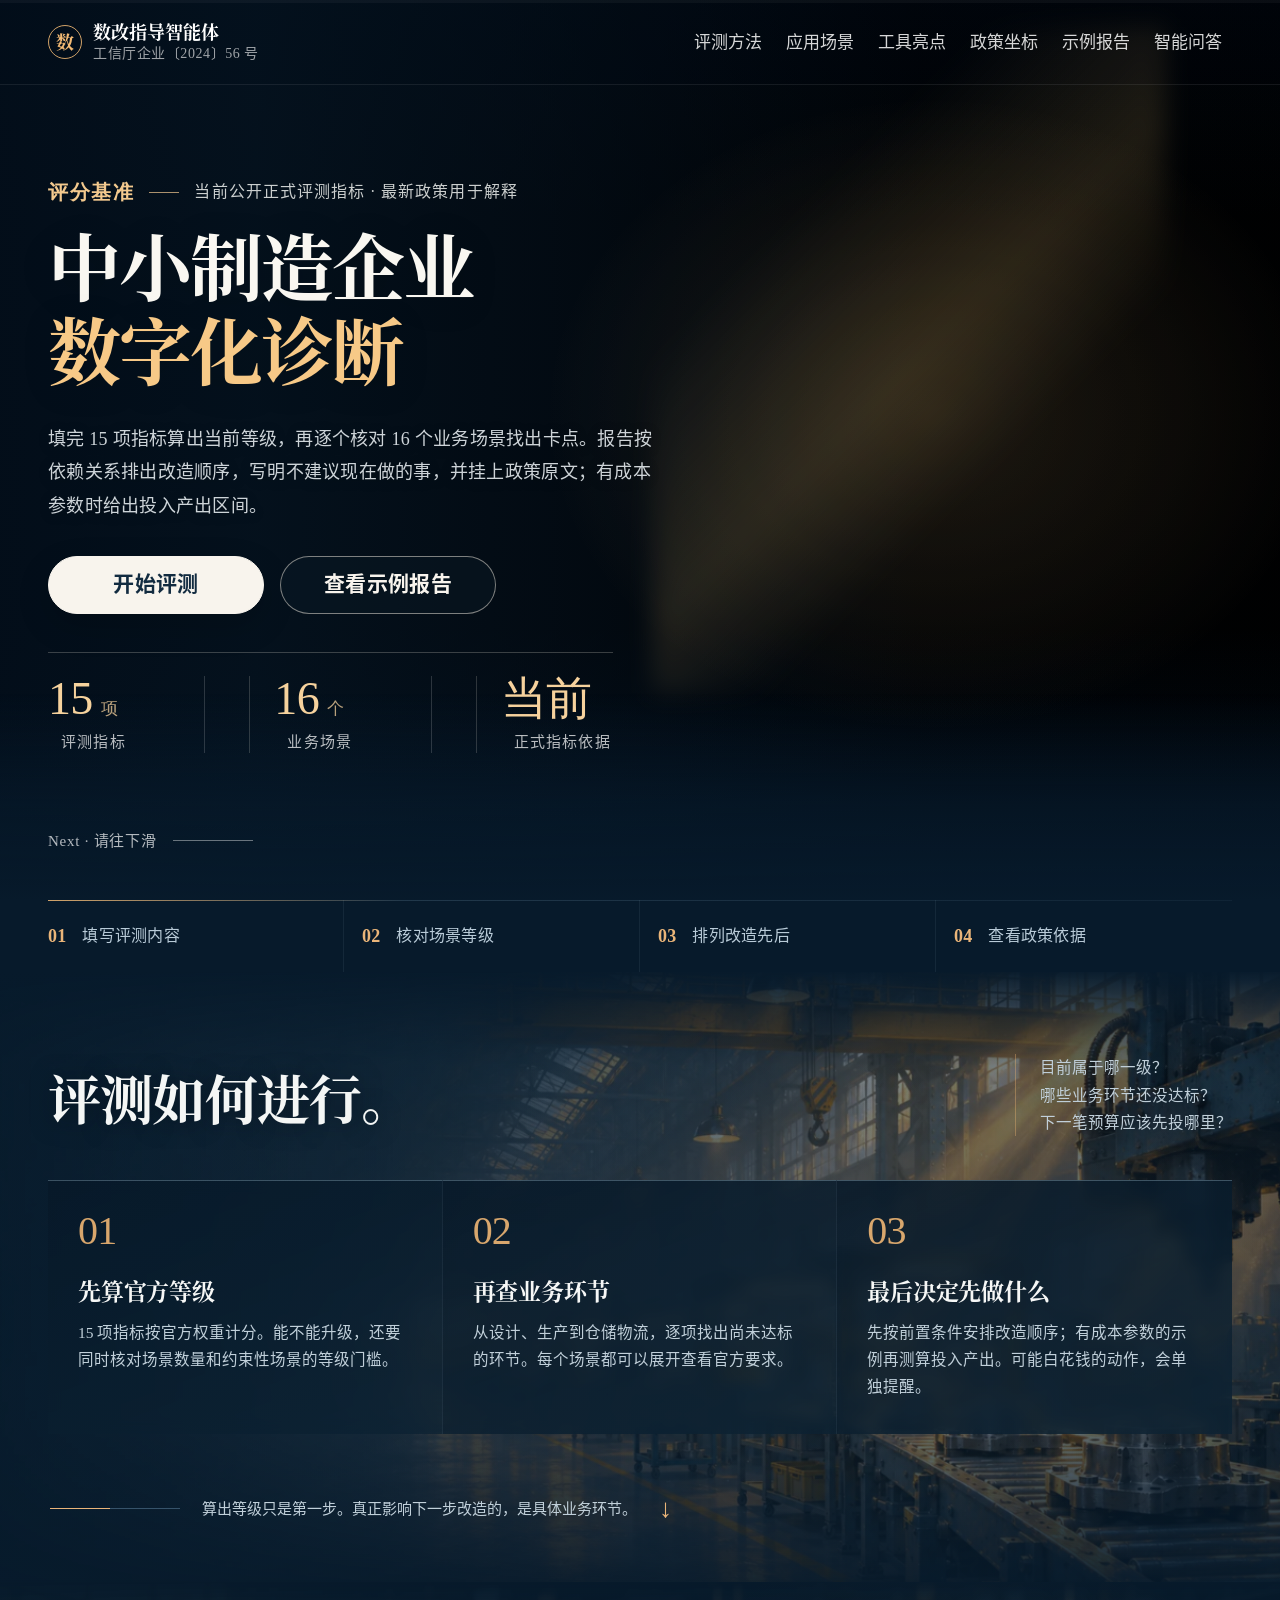
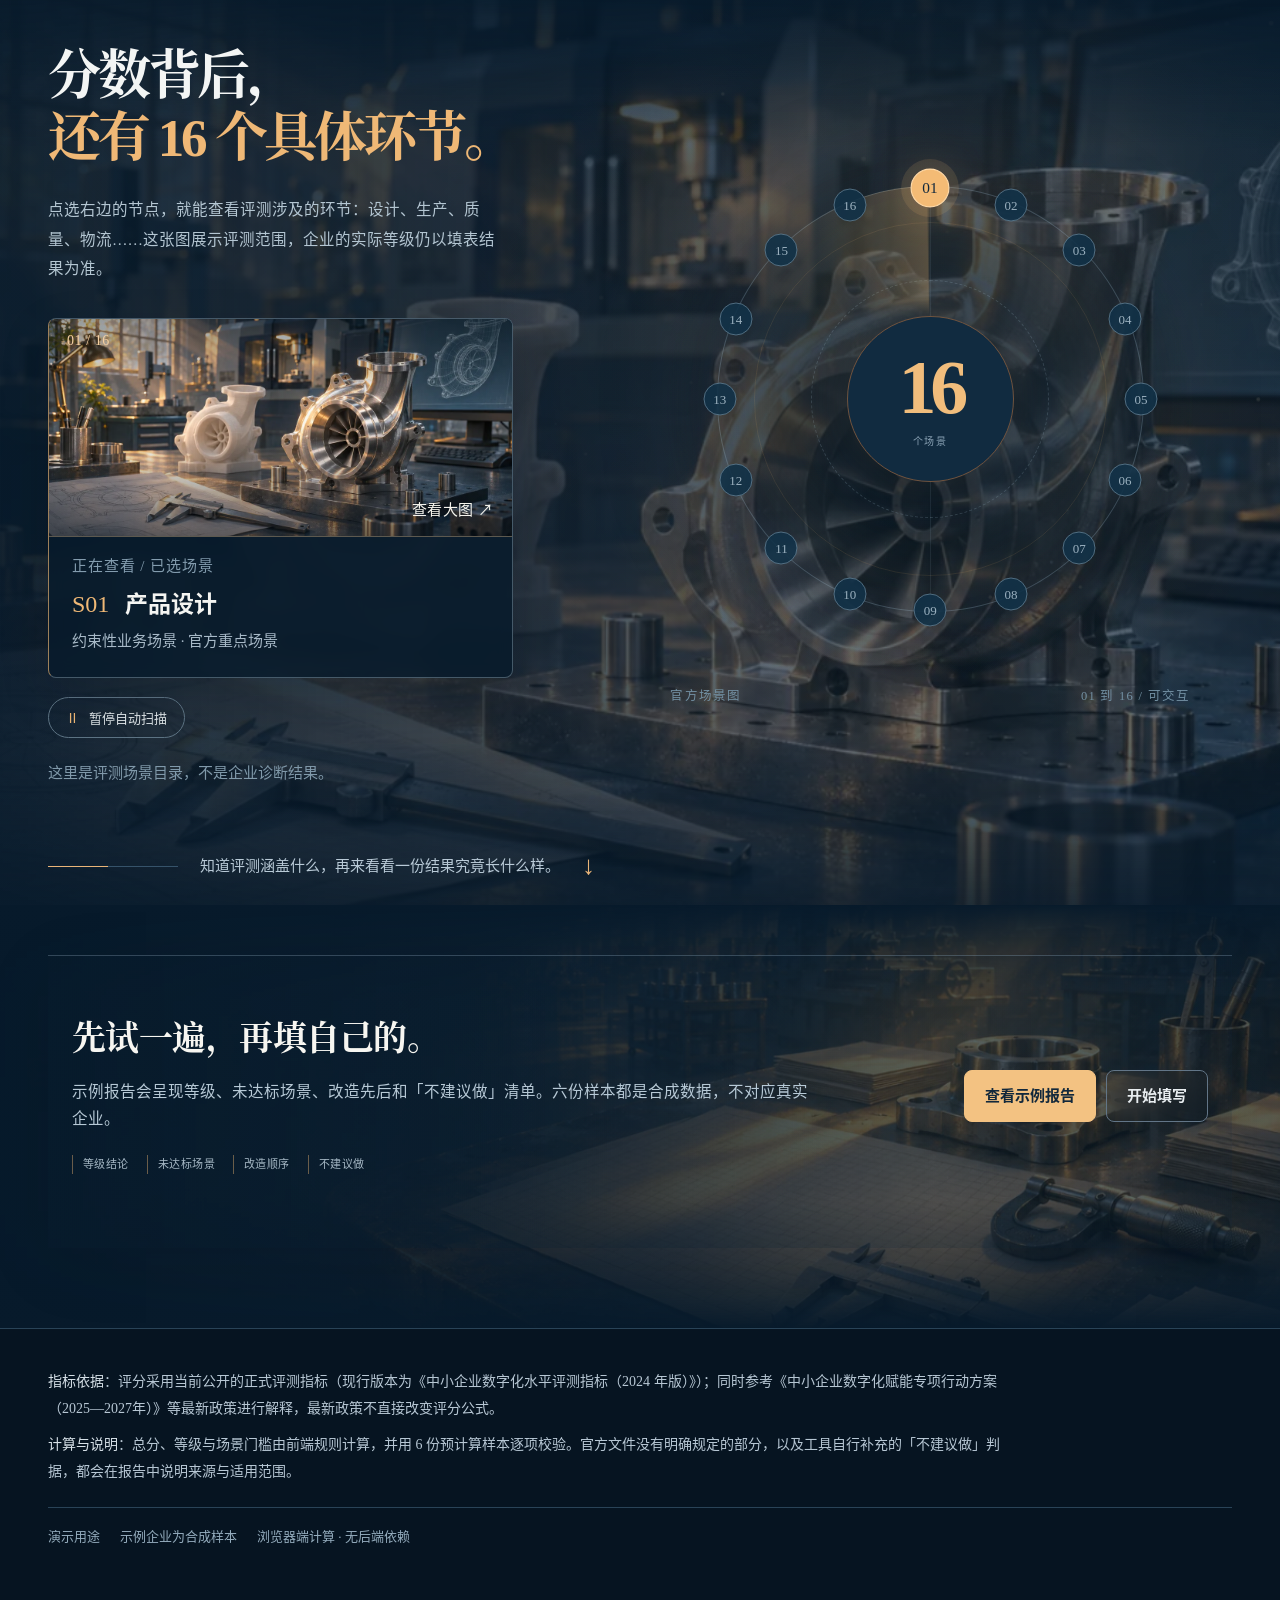
==== commit f1860ea3: "publish: remove staggered menu feature" ====
--- a/index.html
+++ b/index.html
@@ -232,7 +232,6 @@
 <script src="assets/scenario-atlas.js?v=20261108"></script>
 <script src="assets/cinematic-scene.js?v=20261108"></script>
 <script src="assets/continuity.js?v=20261108"></script>
-<script src="https://cdn.jsdelivr.net/npm/gsap@3.12.5/dist/gsap.min.js"></script><script src="assets/nav-menu.js?v=20261110"></script>
 <script src="assets/chapter-film.js?v=20261108"></script>
 </body>
 </html>
--- a/assets/environment.css
+++ b/assets/environment.css
@@ -4,12 +4,35 @@
 
 .nav-toggle { display:none; }
 @media (max-width: 900px) {
-  .nav-toggle { display:grid; place-items:center; gap:5px; width:44px; height:44px; margin-left:auto; border:1px solid currentColor; border-radius:50%; background:transparent; color:inherit; cursor:pointer; }
+  .nav-toggle { display:grid; place-items:center; gap:5px; width:44px; height:44px; margin-left:auto; border:0; border-radius:0; background:transparent; color:inherit; cursor:pointer; }
   .nav-toggle span { display:block; width:18px; height:1.5px; background:currentColor; transform-origin:center; }
   .topbar-inner { position:relative; }
-  .topnav { display:flex !important; position:absolute; top:calc(100% + 8px); right:16px; left:16px; flex-direction:column; align-items:stretch; gap:4px; padding:10px; border:1px solid rgba(255,255,255,.18); border-radius:14px; background:rgba(7,26,43,.96); box-shadow:0 18px 50px rgba(0,0,0,.28); opacity:0; visibility:hidden; transform:translateY(-8px); pointer-events:none; }
+  .topnav { display:flex !important; position:absolute; top:calc(100% + 8px); right:16px; left:16px; flex-direction:column; align-items:stretch; gap:4px; padding:22px 18px 18px; border:1px solid rgba(255,255,255,.18); border-radius:14px; background:rgba(7,26,43,.96); box-shadow:0 18px 50px rgba(0,0,0,.28); opacity:0; visibility:hidden; transform:translateY(-8px); pointer-events:none; overflow:hidden; }
+  .topnav::before, .topnav::after { content:""; position:absolute; inset:0; z-index:-1; border-radius:14px; pointer-events:none; }
+  .topnav::before { background:#9b7bc2; transform:translate(10px,10px); opacity:.55; }
+  .topnav::after { background:#4b2d77; transform:translate(5px,5px); opacity:.7; }
   .topnav.is-open { opacity:1; visibility:visible; transform:none; pointer-events:auto; }
-  .topnav a { display:block; padding:10px 12px; color:#f5f0e6 !important; }
+  .topnav a { display:block; padding:10px 12px; color:#f5f0e6 !important; font-size:clamp(18px,4vw,24px); line-height:1.15; letter-spacing:.01em; transform:translateY(28px) rotate(4deg); opacity:0; }
+  .topnav.is-open a { transform:none; opacity:1; transition:transform .55s cubic-bezier(.22,1,.36,1), opacity .4s ease; }
+  .topnav.is-open a:nth-child(1){transition-delay:.12s}.topnav.is-open a:nth-child(2){transition-delay:.17s}.topnav.is-open a:nth-child(3){transition-delay:.22s}.topnav.is-open a:nth-child(4){transition-delay:.27s}.topnav.is-open a:nth-child(5){transition-delay:.32s}.topnav.is-open a:nth-child(6){transition-delay:.37s}
+  .topnav a::before { content:counter(nav-item, decimal-leading-zero); counter-increment:nav-item; display:inline-block; width:34px; color:#f4bb75; font:11px var(--font-mono); vertical-align:middle; }
+  .topnav { counter-reset:nav-item; }
+  .staggered-menu-panel { top:calc(100% + 10px); right:0; left:auto; width:min(420px, calc(100vw - 32px)); min-height:min(560px, calc(100vh - 100px)); padding:88px 28px 28px; display:flex !important; background:#f7f4ee; border:0; border-radius:0; z-index:30; }
+  .staggered-menu-panel .sm-panel-item { color:#101820 !important; font-size:clamp(30px,7vw,52px); letter-spacing:-1px; padding-right:1.4em; }
+  .staggered-menu-panel .sm-panel-item::before { display:none; }
+  .staggered-menu-panel .sm-panel-item::after { content:counter(smItem, decimal-leading-zero); counter-increment:smItem; position:absolute; top:.1em; right:0; font:12px var(--font-mono); color:#5227ff; opacity:1; }
+  .staggered-menu-panel { counter-reset:smItem; }
+  .sm-prelayers { position:absolute; top:calc(100% + 10px); right:0; width:min(420px, calc(100vw - 32px)); height:min(560px, calc(100vh - 100px)); z-index:25; pointer-events:none; }
+  .sm-prelayer { position:absolute; inset:0; }
+}
+
+/* 菜单抽屉已移除，恢复原有导航栏布局 */
+.nav-toggle, .sm-prelayers { display: none !important; }
+@media (max-width: 900px) {
+  .topnav { position: static; display: flex !important; flex-direction: row; align-items: center; gap: 4px; padding: 0; border: 0; border-radius: 0; background: transparent; box-shadow: none; opacity: 1; visibility: visible; transform: none; pointer-events: auto; overflow-x: auto; }
+  .topnav::before, .topnav::after { display: none; }
+  .topnav a { display: inline-flex; flex-shrink: 0; padding: 6px 10px; color: inherit !important; font-size: inherit; transform: none; opacity: 1; transition: none; }
+  .topnav a::before, .topnav a::after { display: none; }
 }
 html[data-input="touch"] :is(input, select, textarea) { font-size: 16px; }
 html[data-effects="reduced"] :is(#hero-cinema, #hero-particles) { display: none; }
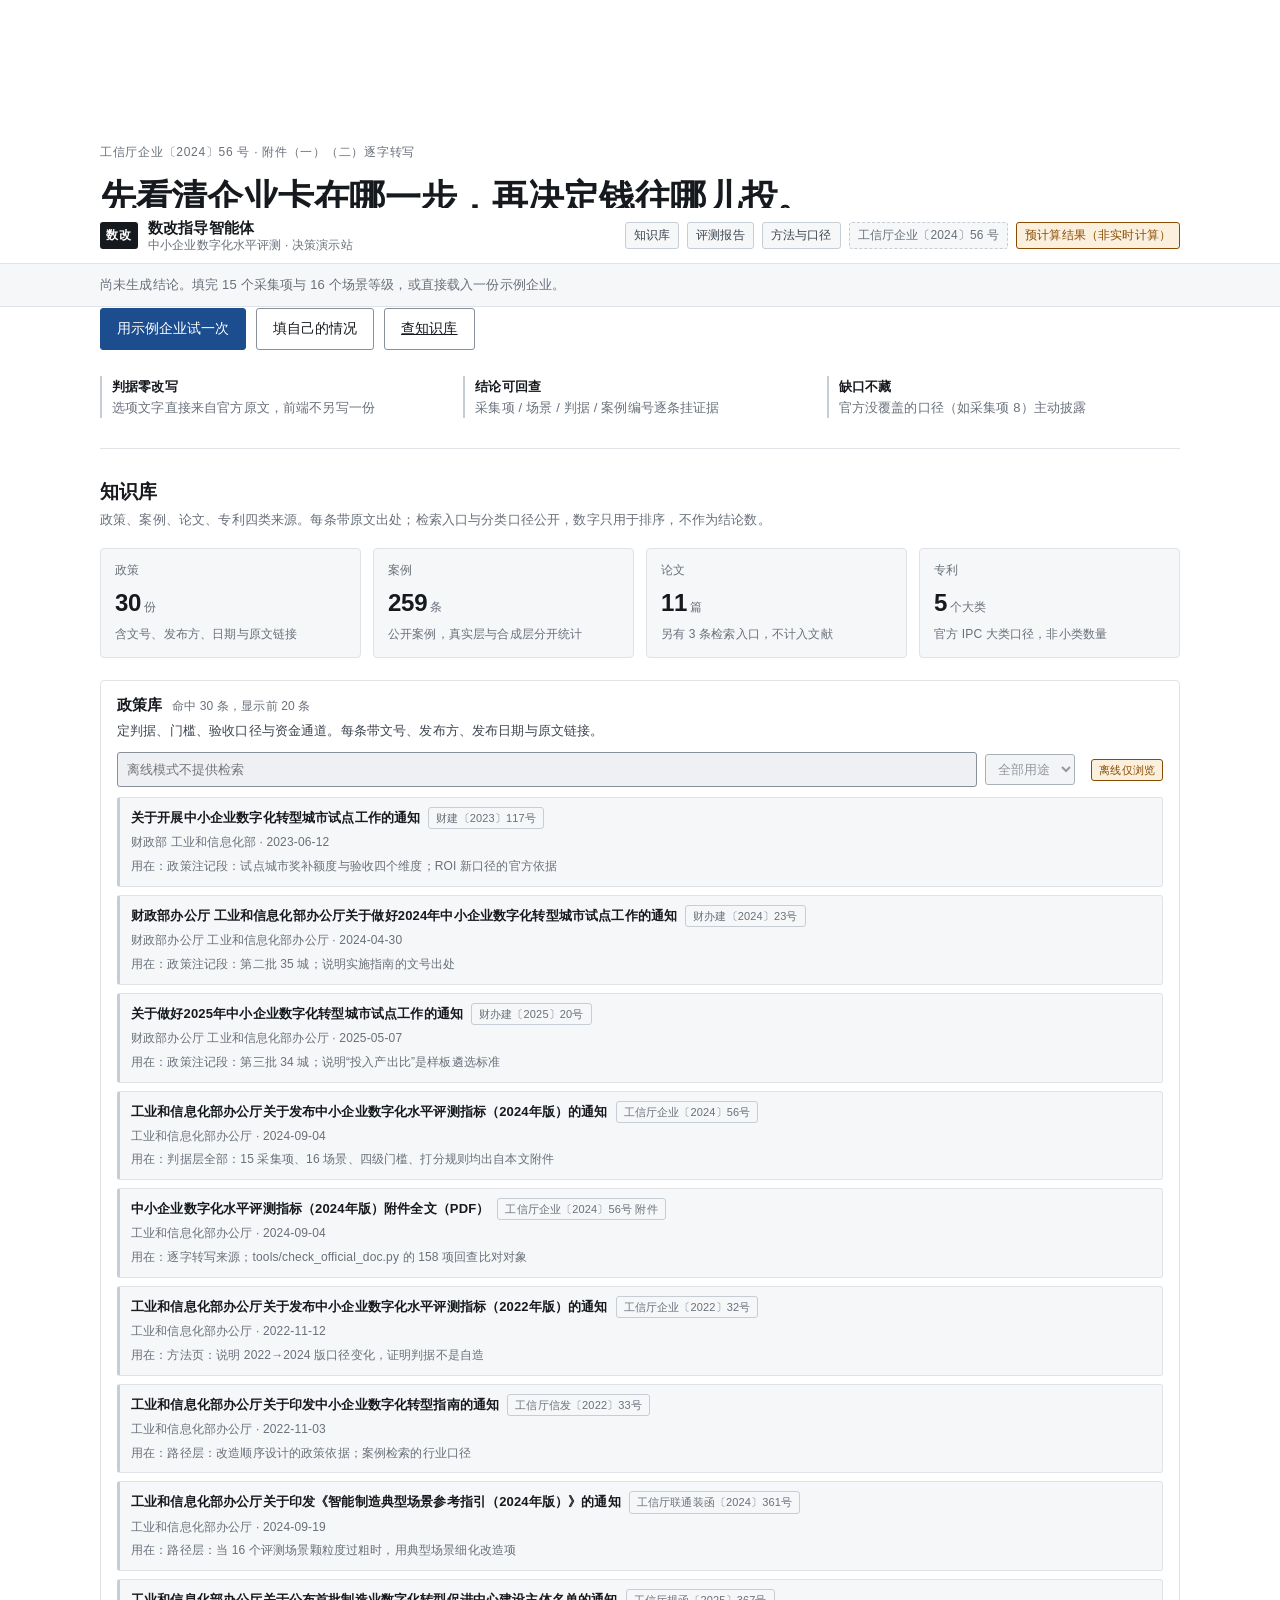
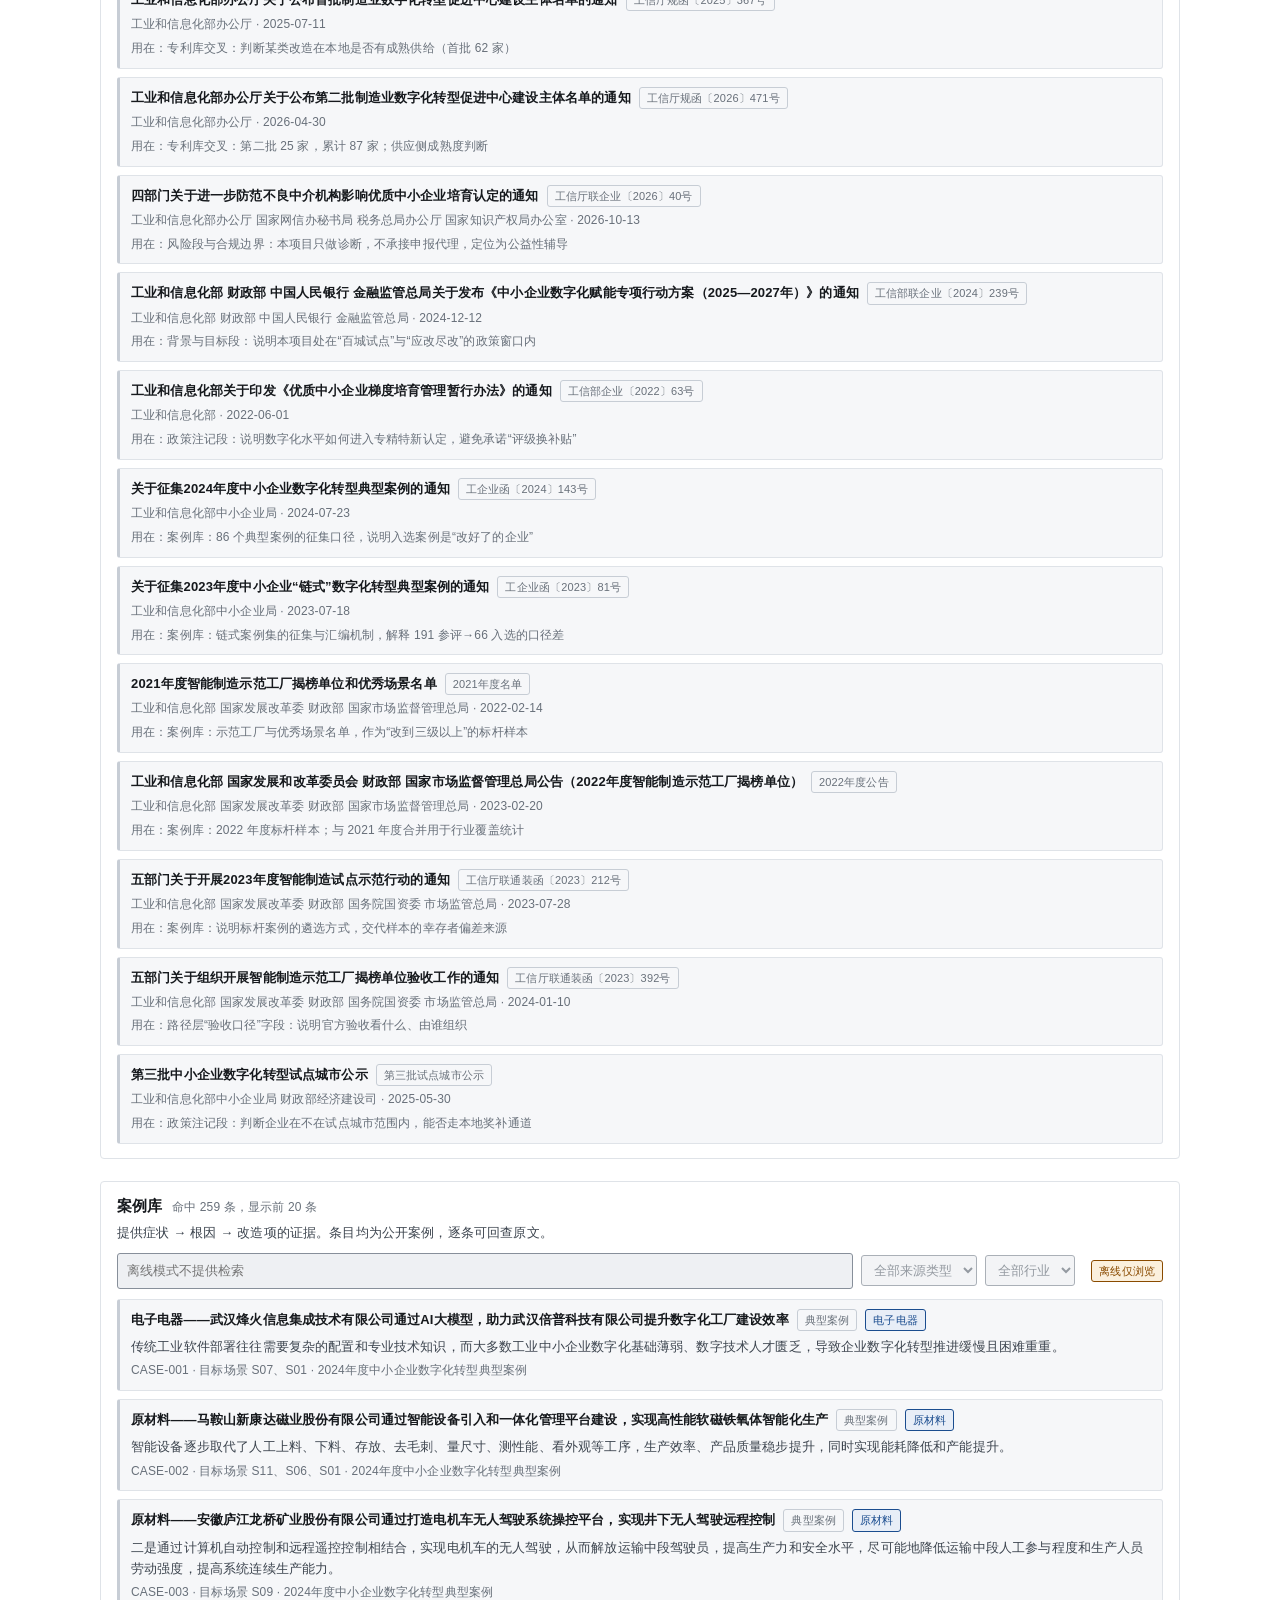
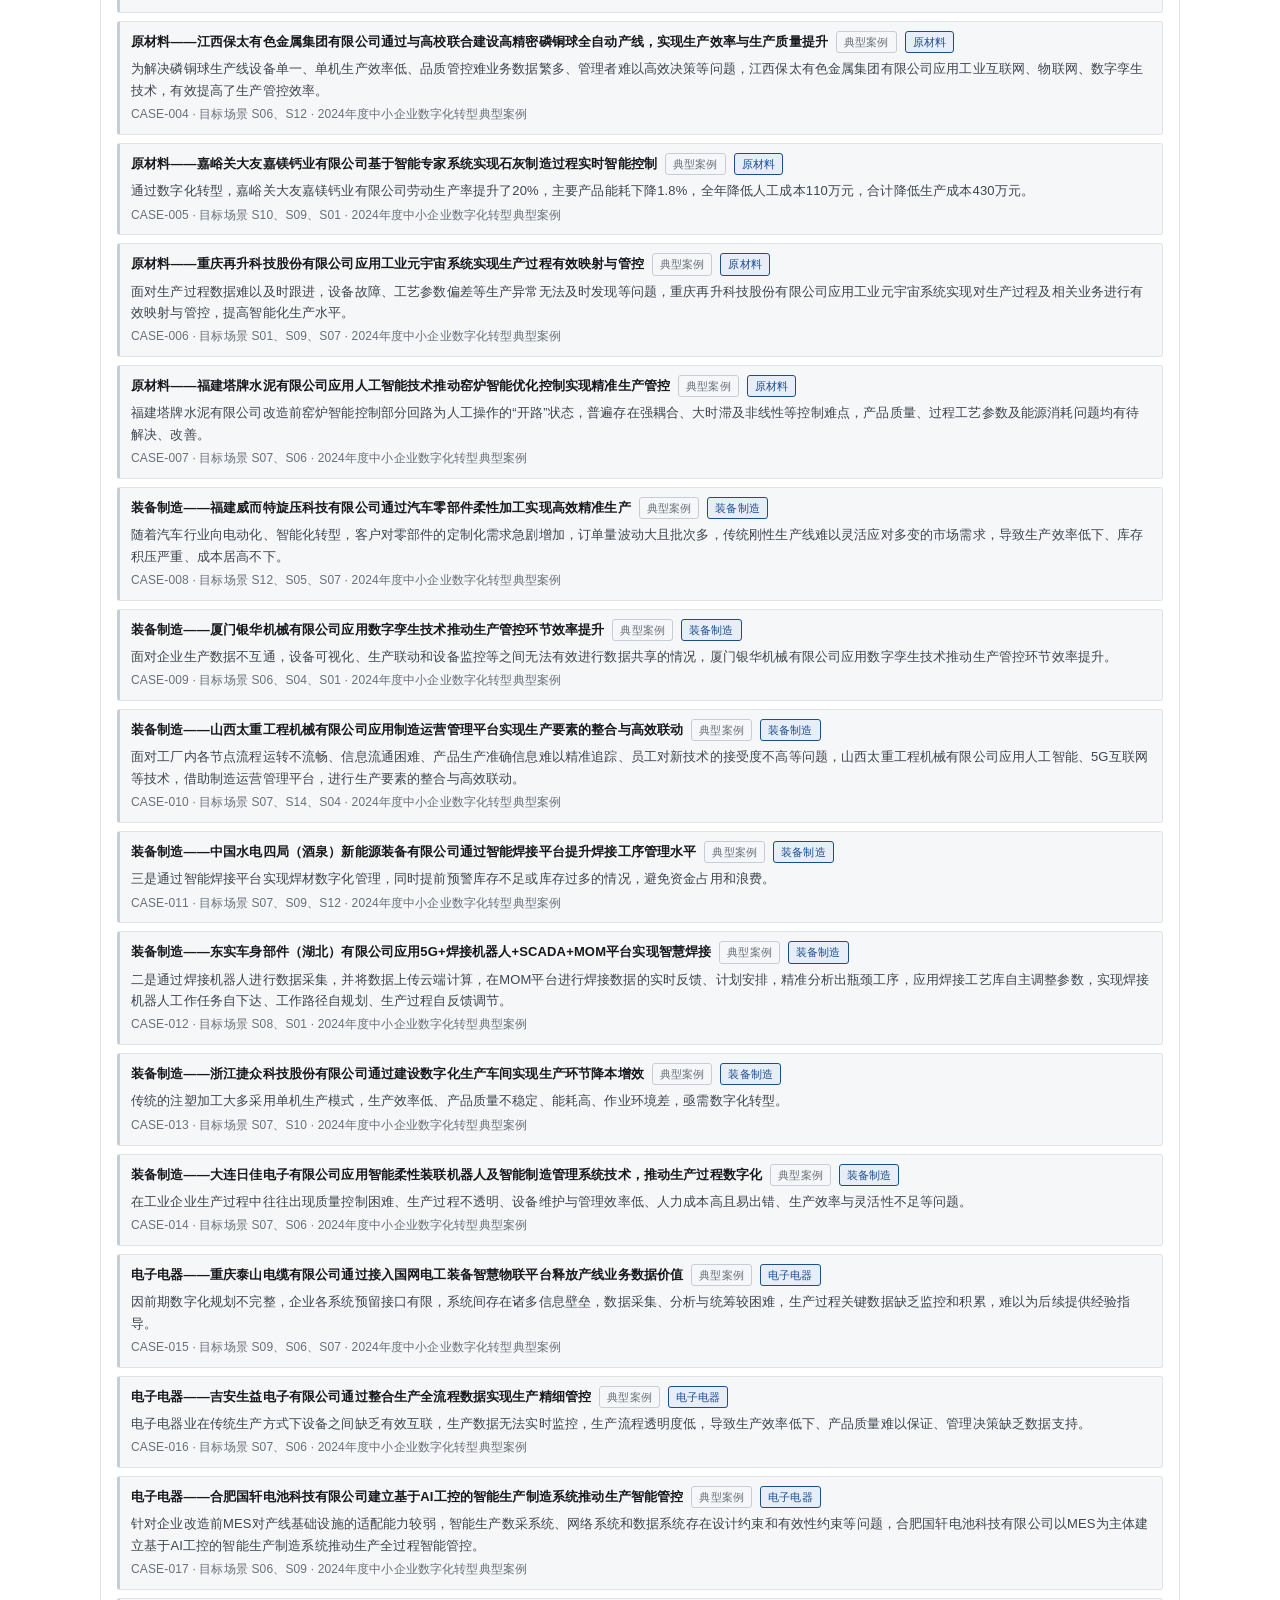
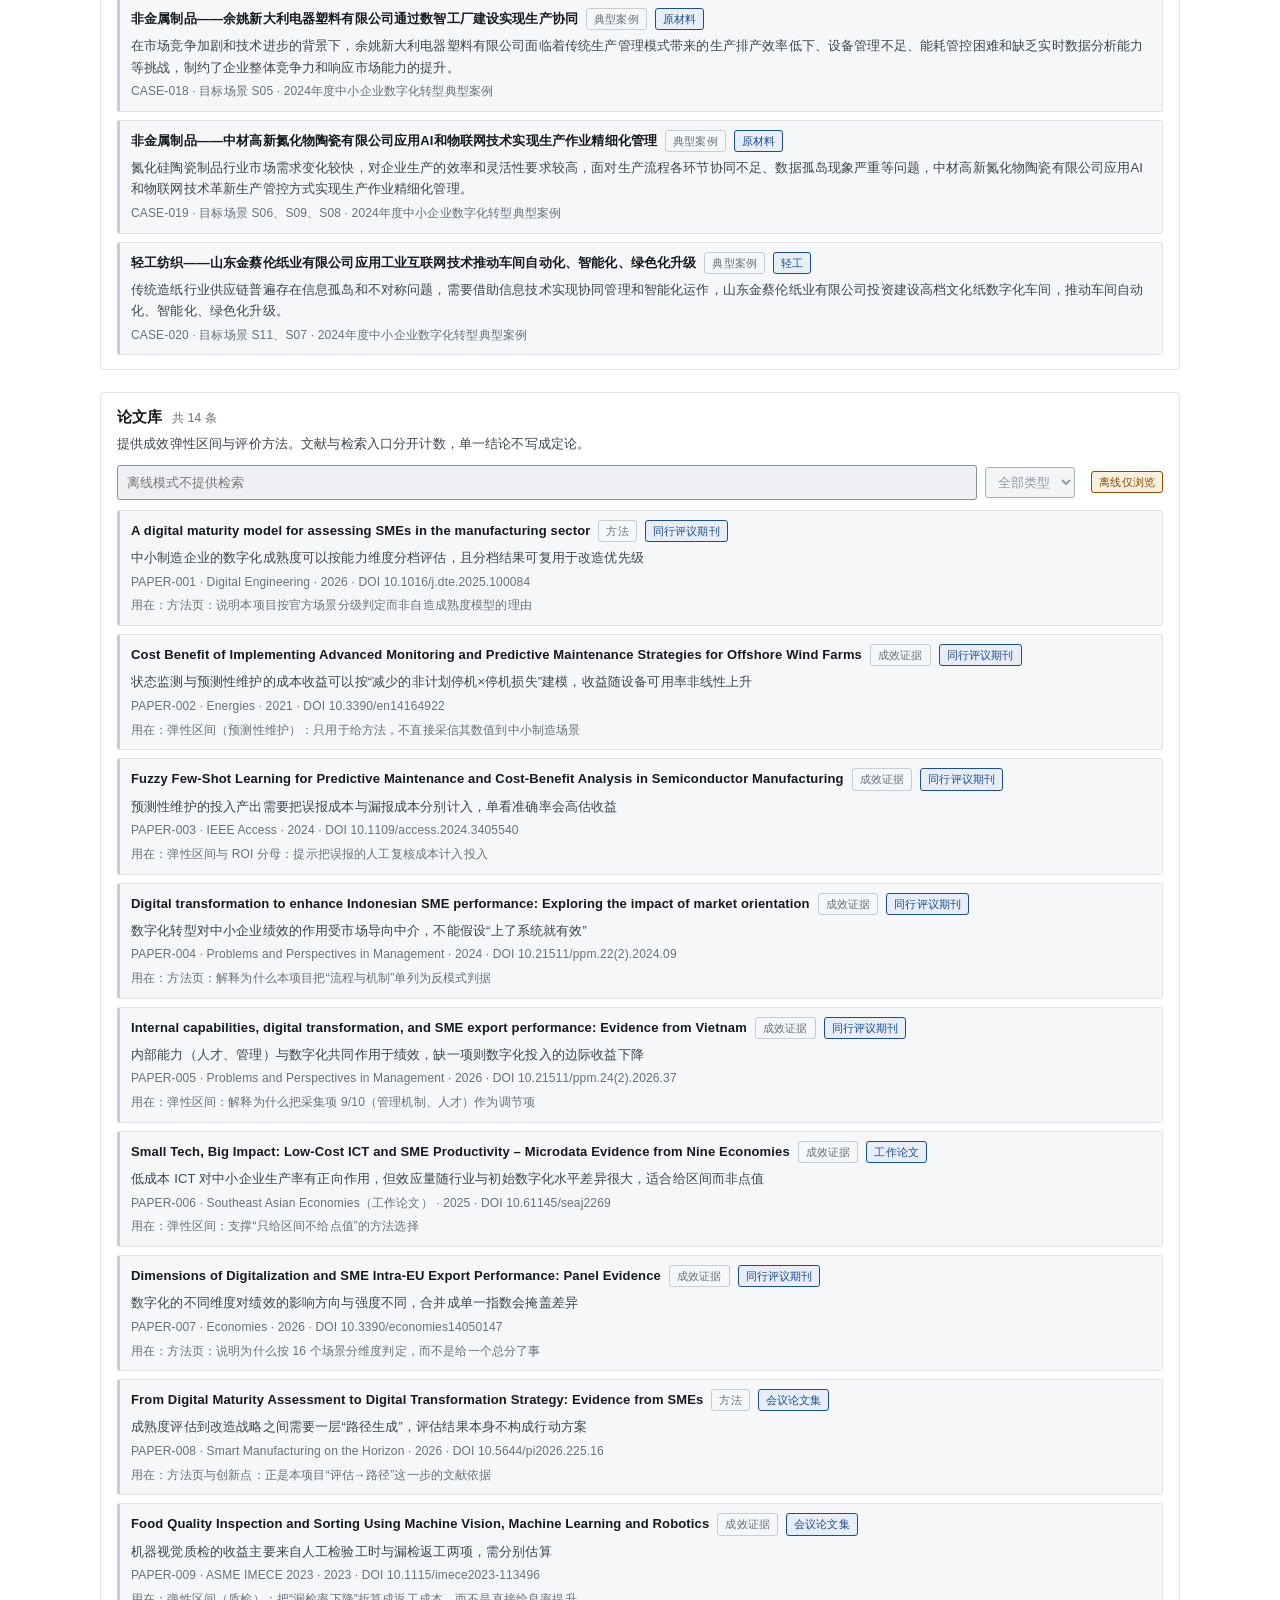
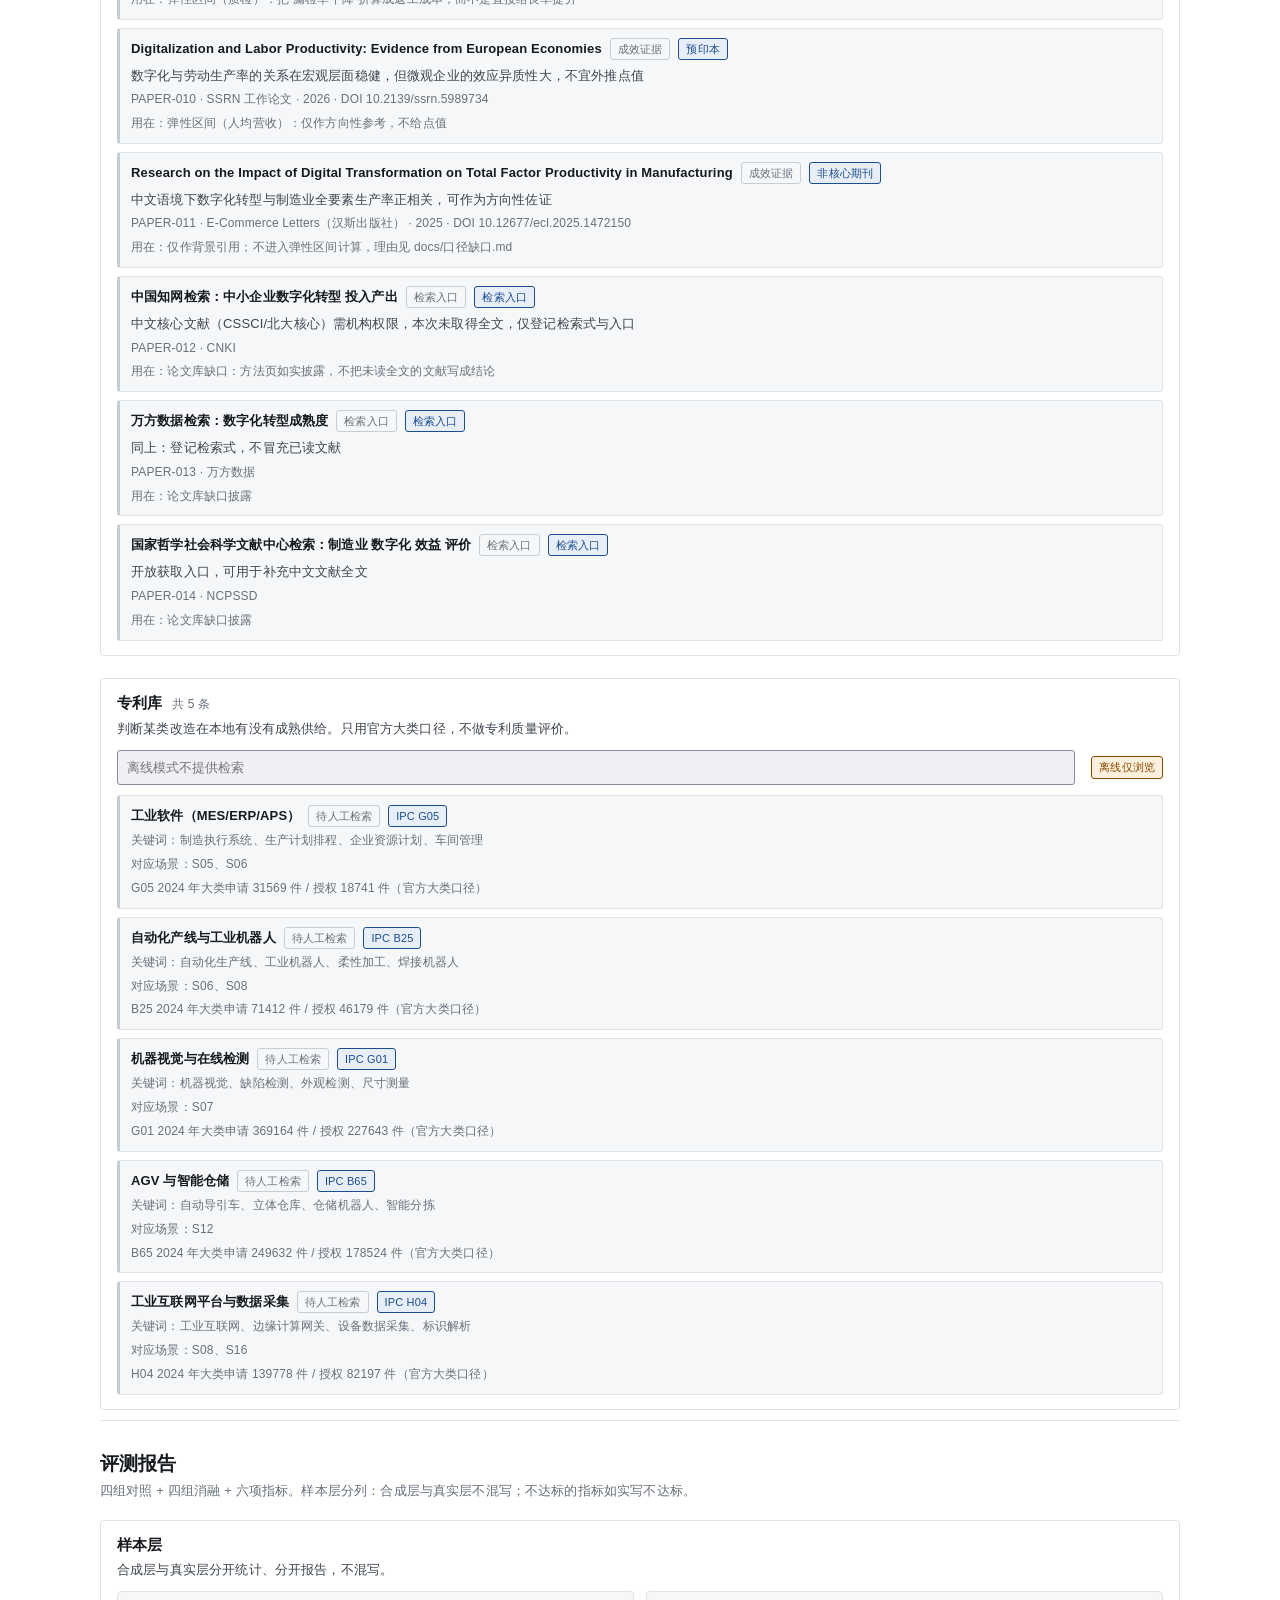
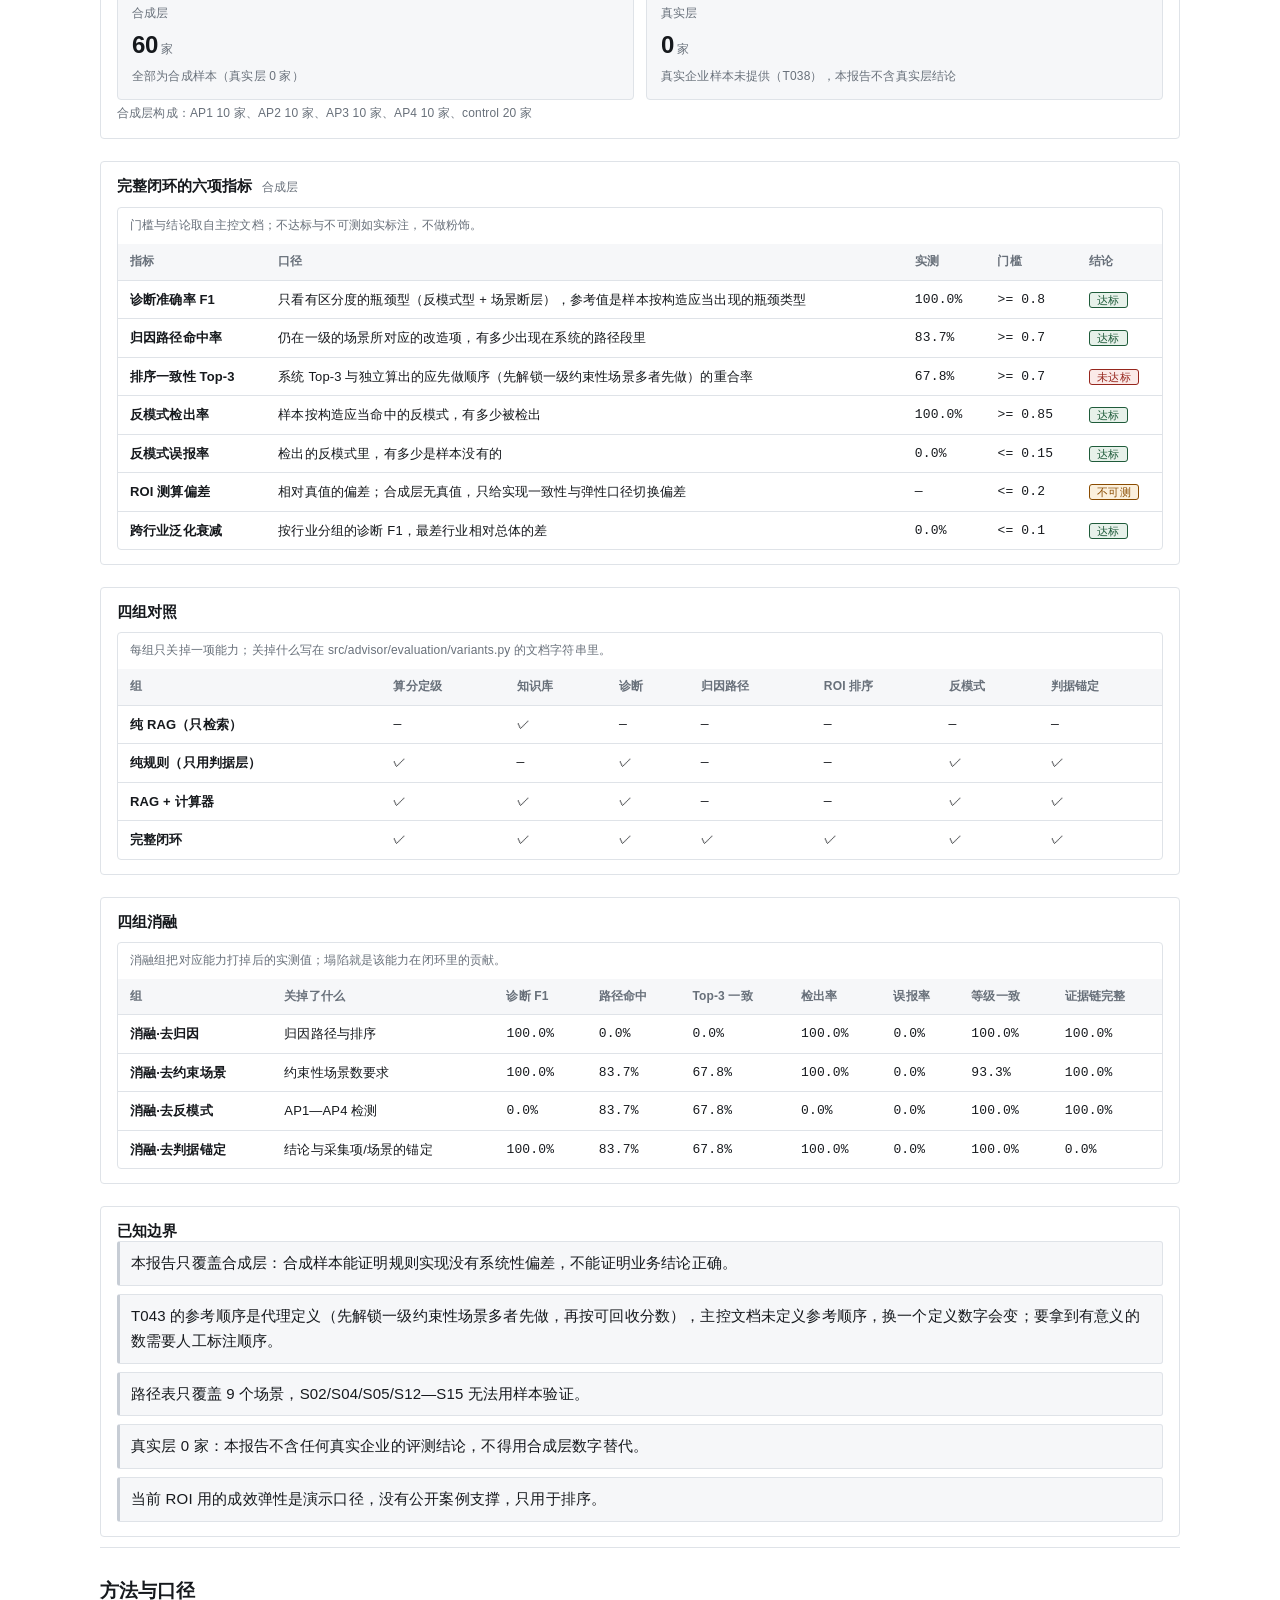
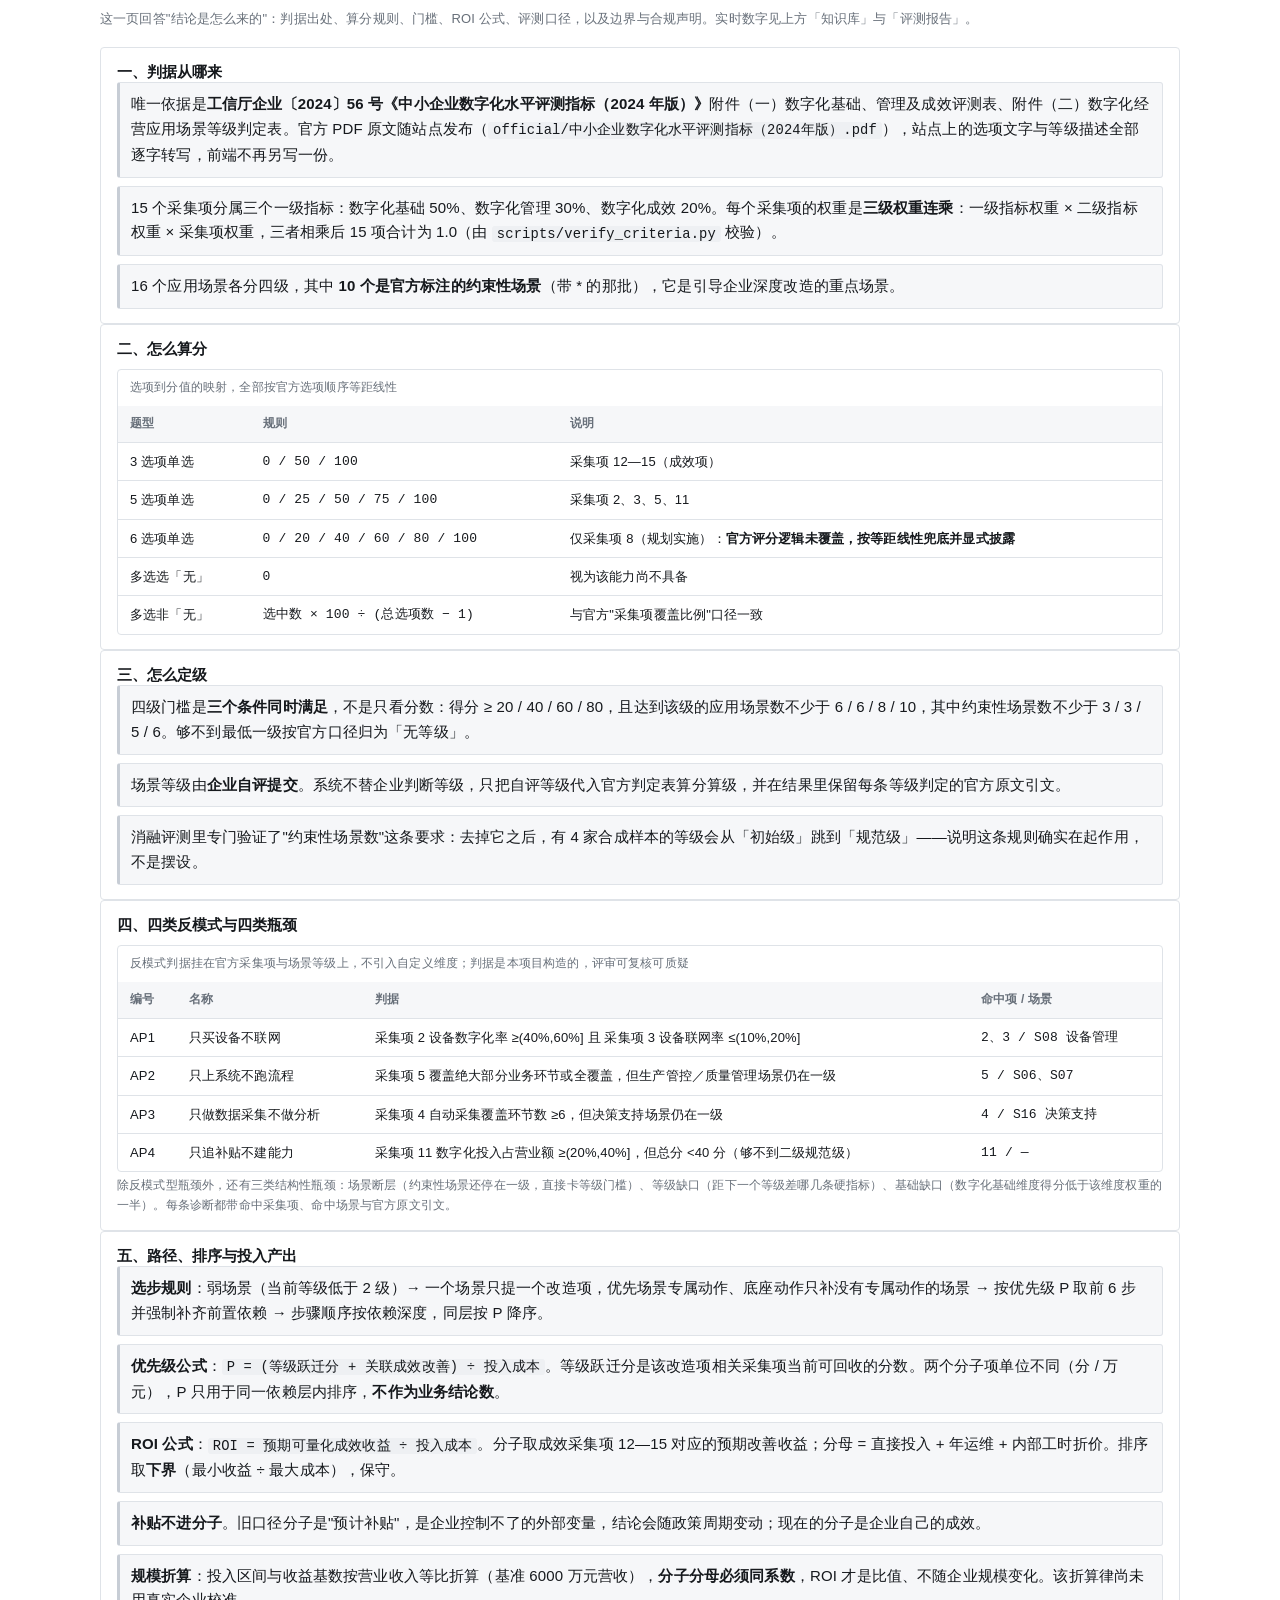
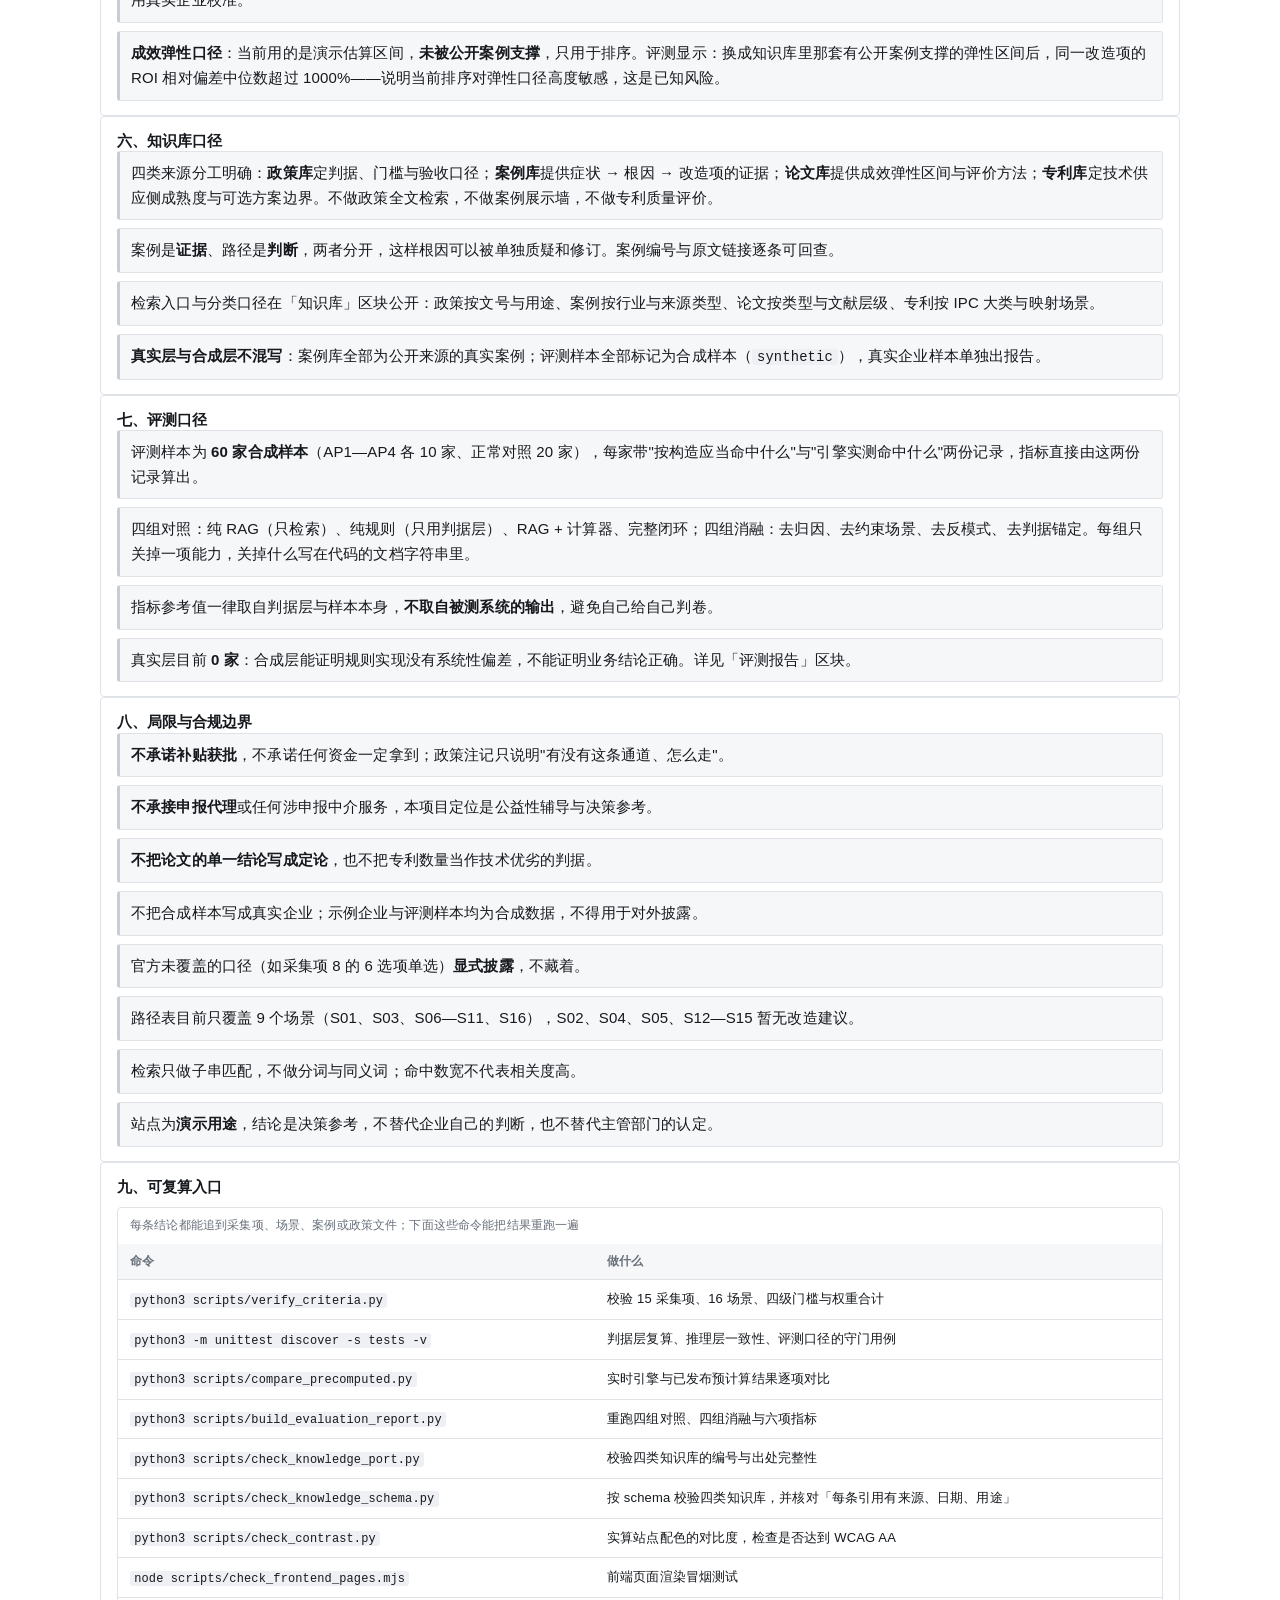
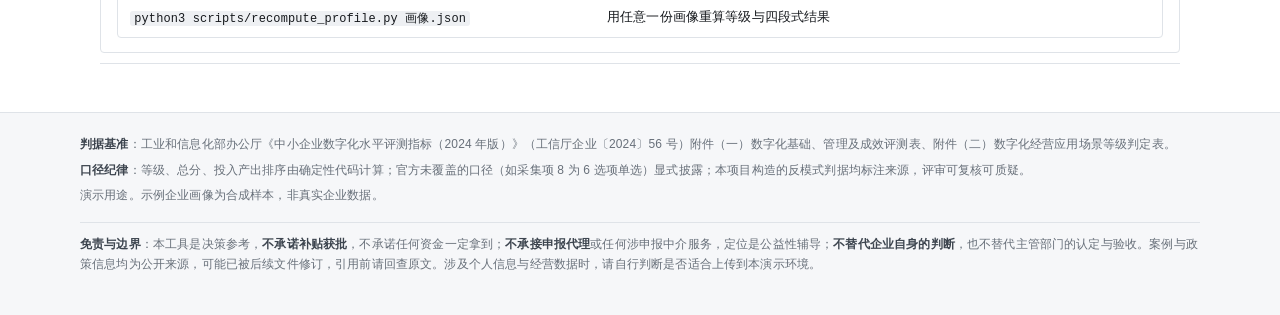
==== commit 20e159b5: "feat: add compact navigation menu" ====
--- a/index.html
+++ b/index.html
@@ -1,237 +1,355 @@
 <!DOCTYPE html>
-<html lang="zh-CN" class="no-js">
+<html lang="zh-CN">
 <head>
 <meta charset="utf-8">
-<script>document.documentElement.className="js";</script>
 <meta name="viewport" content="width=device-width, initial-scale=1">
-<title>数改指导智能体 · 中小企业数字化水平评测</title>
-<meta name="description" content="依据当前公开正式评测指标，并结合《中小企业数字化赋能专项行动方案（2025—2027年）》等最新政策，输出可回查的诊断与改造路径。">
-<meta name="theme-color" content="#fbfaf7" media="(prefers-color-scheme: light)">
-<meta name="theme-color" content="#121210" media="(prefers-color-scheme: dark)">
-<link rel="icon" href="data:image/svg+xml,%3Csvg xmlns='http://www.w3.org/2000/svg' viewBox='0 0 32 32'%3E%3Crect width='32' height='32' rx='7' fill='%231a1916'/%3E%3Ctext x='16' y='23' font-size='17' text-anchor='middle' fill='%23fbfaf7' font-family='serif'%3E数%3C/text%3E%3C/svg%3E">
-<link rel="stylesheet" href="assets/styles.css?v=20261108">
-<link rel="stylesheet" href="assets/redesign.css?v=20261108">
-<link rel="stylesheet" href="assets/motion-hero.css?v=20261108">
-<link rel="stylesheet" href="assets/spectacle.css?v=20261108">
-<link rel="stylesheet" href="assets/cinematic-scene.css?v=20261108">
-<link rel="stylesheet" href="assets/typography.css?v=20261108">
-<link rel="stylesheet" href="assets/continuity.css?v=20261108">
-<link rel="stylesheet" href="assets/chapter-film.css?v=20261108">
-<link rel="stylesheet" href="assets/scenario-gallery.css?v=20261108">
-<link rel="stylesheet" href="assets/hero-editorial.css?v=20261108">
-<link rel="stylesheet" href="assets/readability.css?v=20261109">
-<link rel="stylesheet" href="assets/environment.css?v=20261110">
-<script src="assets/environment.js?v=20261110"></script>
+<title>数改指导智能体 · 演示站</title>
+<meta name="description" content="依据工信厅企业〔2024〕56 号《中小企业数字化水平评测指标（2024 年版）》，输出可回查的诊断、改造路径与投入产出排序。">
+<link rel="icon" href="data:image/svg+xml,%3Csvg xmlns='http://www.w3.org/2000/svg' viewBox='0 0 32 32'%3E%3Crect width='32' height='32' rx='4' fill='%2316191d'/%3E%3Ctext x='16' y='22' font-size='16' text-anchor='middle' fill='%23fff' font-family='sans-serif'%3E数%3C/text%3E%3C/svg%3E">
+<link rel="stylesheet" href="styles.css">
 </head>
 <body>
 <a class="skip-link" href="#main">跳到主要内容</a>
-<div class="page-scroll-progress" aria-hidden="true"><span></span></div>
-
-<header class="topbar" id="topbar">
+
+<header class="topbar">
   <div class="topbar-inner">
-    <a class="brand" href="#top" aria-label="数改指导智能体 首页">
-      <span class="brand-mark" aria-hidden="true">数</span>
+    <div class="brand">
+      <span class="brand-mark" aria-hidden="true">数改</span>
       <span class="brand-text">
-        <span class="brand-name">数改指导智能体</span>
-        <span class="brand-sub">工信厅企业〔2024〕56 号</span>
+        <strong>数改指导智能体</strong>
+        <span>中小企业数字化水平评测 · 决策演示站</span>
       </span>
-    </a>
-    <nav class="topnav" aria-label="页面导航">
-      <a href="#method">评测方法</a>
-      <a href="#scenario-atlas">应用场景</a>
-      <a href="highlights.html">工具亮点</a>
-      <a href="policy.html">政策坐标</a>
-      <a href="report.html" class="is-current">示例报告</a>
-      <a href="ask.html">智能问答</a>
-    </nav>
+    </div>
+    <div class="topbar-right">
+      <a class="navlink" href="#knowledge-panel">知识库</a>
+      <a class="navlink" href="#evaluation-panel">评测报告</a>
+      <a class="navlink" href="#method-panel">方法与口径</a>
+      <span class="chip chip-quiet" title="判据基准文件">工信厅企业〔2024〕56 号</span>
+      <span class="chip" id="mode-chip" data-state="checking">正在检测服务…</span>
+    </div>
+    <button type="button" class="menu-toggle" id="menu-toggle" aria-expanded="false" aria-controls="compact-menu">menu+</button>
   </div>
+  <div class="compact-menu-backdrop" id="compact-menu-backdrop" hidden></div>
+  <nav class="compact-menu" id="compact-menu" aria-label="站点导航" hidden>
+    <div class="compact-menu-head">
+      <span>导航</span>
+      <button type="button" class="compact-menu-close" id="compact-menu-close" aria-label="关闭菜单">关闭 ×</button>
+    </div>
+    <a href="#knowledge-panel">知识库</a>
+    <a href="#evaluation-panel">评测报告</a>
+    <a href="#method-panel">方法与口径</a>
+    <div class="compact-menu-meta">
+      <span class="chip chip-quiet">工信厅企业〔2024〕56 号</span>
+      <span class="chip" id="compact-mode-chip" data-state="checking">正在检测服务…</span>
+    </div>
+  </nav>
 </header>
 
-<nav class="journey-rail" aria-label="了解工具的三个步骤">
-  <span class="journey-rail-line" aria-hidden="true"><i></i></span>
-  <a href="#method" data-chapter="method"><span>01</span> 评测方法</a>
-  <a href="#scenario-atlas" data-chapter="scenario"><span>02</span> 应用场景</a>
-  <a href="#start" data-chapter="start"><span>03</span> 示例报告</a>
-</nav>
+<section class="summary" id="summary" aria-label="评测结论摘要" aria-live="polite">
+  <div class="summary-inner">
+    <div class="summary-empty" id="summary-empty">尚未生成结论。填完 15 个采集项与 16 个场景等级，或直接载入一份示例企业。</div>
+    <div class="summary-body" id="summary-body" hidden>
+      <div class="summary-item">
+        <span class="summary-label">评测得分</span>
+        <span class="summary-value"><strong id="score-value">—</strong><em>/ 100</em></span>
+      </div>
+      <div class="summary-item">
+        <span class="summary-label">水平等级</span>
+        <span class="summary-value"><strong id="level-value">—</strong></span>
+      </div>
+      <details class="summary-item summary-item-wide summary-details" id="level-details">
+        <summary class="summary-label">四个等级判定</summary>
+        <div class="level-chips" id="level-chips"></div>
+      </details>
+      <div class="summary-item summary-item-gap" id="gap-block" hidden>
+        <span class="summary-label">官方口径缺口</span>
+        <button type="button" class="gap-toggle" id="gap-toggle" aria-expanded="false" aria-controls="gap-list"></button>
+        <ul class="gap-list" id="gap-list" hidden></ul>
+      </div>
+    </div>
+  </div>
+</section>
 
 <main id="main">
 
-  <!-- ============================================================ 首屏 -->
-  <section class="hero" id="top">
-    <div class="hero-bg" aria-hidden="true"></div>
-    <canvas class="hero-cinema" id="hero-cinema" aria-hidden="true"></canvas>
-    <div class="hero-beam" aria-hidden="true"></div>
-    <canvas class="hero-particles" id="hero-particles" aria-hidden="true"></canvas>
-    <div class="hero-transition" aria-hidden="true"></div>
-    <div class="hero-copy">
-      <p class="eyebrow"><span class="eyebrow-year">评分基准</span><span class="eyebrow-divider" aria-hidden="true"></span>当前公开正式评测指标 · 最新政策用于解释</p>
-      <h1><span class="hero-line hero-line-first">中小制造企业</span><em class="hero-line hero-line-second">数字化诊断</em></h1>
-      <p class="lede">
-        填完 15 项指标算出当前等级，再逐个核对 16 个业务场景找出卡点。报告按依赖关系排出改造顺序，写明不建议现在做的事，并挂上政策原文；有成本参数时给出投入产出区间。
-      </p>
-      <div class="hero-actions">
-        <a class="btn btn-primary" href="report.html?mode=form" id="btn-fill">
-          开始评测
-        </a>
-        <a class="btn" href="report.html?mode=demo" id="btn-demo">查看示例报告</a>
-      </div>
-      <div class="hero-trust hero-facts" aria-label="评测工具概要">
-        <div class="hero-fact"><strong>15<em>项</em></strong><span>评测指标</span></div>
-        <div class="hero-fact"><strong>16<em>个</em></strong><span>业务场景</span></div>
-        <div class="hero-fact"><strong>当前</strong><span>正式指标依据</span></div>
-      </div>
-    </div>
-    <div class="hero-scroll" aria-hidden="true"><span>Next · 请往下滑</span><i></i></div>
-  </section>
-
-  <div class="motion-marquee" aria-label="使用流程：填写评测内容、核对场景等级、排列改造先后、查看政策依据">
-    <div class="marquee-track" aria-hidden="true">
-      <span><b>01</b> 填写评测内容</span>
-      <span><b>02</b> 核对场景等级</span>
-      <span><b>03</b> 排列改造先后</span>
-      <span><b>04</b> 查看政策依据</span>
-    </div>
-  </div>
-  <!-- ============================================================ 方法 -->
-  <section class="method" id="method" aria-label="评测方法">
-    <div class="chapter-film chapter-film-method" aria-hidden="true">
-      <canvas class="chapter-film-canvas" data-film="method" data-image="assets/img/method-aisle.webp"></canvas>
-      <div class="chapter-film-shade"></div>
-    </div>
-    <div class="story-intro reveal">
-      <div><h2>评测如何进行<span>。</span></h2></div>
-      <p>目前属于哪一级？<br>哪些业务环节还没达标？<br>下一笔预算应该先投哪里？</p>
-    </div>
-    <article class="reveal" style="--d:0ms">
-      <span class="num">01</span>
-      <h3>先算官方等级</h3>
-      <p>15 项指标按官方权重计分。能不能升级，还要同时核对场景数量和约束性场景的等级门槛。</p>
-    </article>
-    <article class="reveal" style="--d:80ms">
-      <span class="num">02</span>
-      <h3>再查业务环节</h3>
-      <p>从设计、生产到仓储物流，逐项找出尚未达标的环节。每个场景都可以展开查看官方要求。</p>
-    </article>
-    <article class="reveal" style="--d:160ms">
-      <span class="num">03</span>
-      <h3>最后决定先做什么</h3>
-      <p>先按前置条件安排改造顺序；有成本参数的示例再测算投入产出。可能白花钱的动作，会单独提醒。</p>
-    </article>
-    <div class="method-handoff reveal">
-      <span class="handoff-line"><i></i></span>
-      <p>算出等级只是第一步。真正影响下一步改造的，是具体业务环节。</p>
-      <span class="handoff-arrow">↓</span>
-    </div>
-  </section>
-
-  <section class="signal-section" id="scenario-atlas" aria-labelledby="signal-title">
-    <div class="chapter-film chapter-film-scenario" aria-hidden="true">
-      <canvas class="chapter-film-canvas" data-film="scenario" data-image="assets/img/scenario-cell.webp"></canvas>
-      <div class="chapter-film-shade"></div>
-    </div>
-    <div class="signal-inner">
-      <div class="signal-copy reveal">
-        <h2 id="signal-title">分数背后，<br><em>还有 16 个具体环节。</em></h2>
-        <p class="signal-description">点选右边的节点，就能查看评测涉及的环节：设计、生产、质量、物流……这张图展示评测范围，企业的实际等级仍以填表结果为准。</p>
-        <div class="signal-active" aria-live="off">
-          <button class="signal-preview-zoom" id="signal-preview-zoom" type="button" aria-label="放大当前场景主题图">
-            <img class="signal-preview-image is-current" id="signal-preview-a" src="assets/img/scenes/s01.webp" alt="" width="1200" height="676" decoding="async">
-            <img class="signal-preview-image" id="signal-preview-b" alt="" width="1200" height="676" decoding="async" src="data:image/svg+xml,%3Csvg xmlns='http://www.w3.org/2000/svg' viewBox='0 0 16 9'%3E%3C/svg%3E">
-            <span class="signal-preview-counter" id="signal-preview-counter">01 / 16</span>
-            <span class="signal-preview-action">查看大图 ↗</span>
-          </button>
-          <div class="signal-active-body">
-            <span class="signal-active-label">正在查看 / 已选场景</span>
-            <div class="signal-active-main"><strong id="signal-id">S01</strong><span id="signal-name">产品设计</span></div>
-            <span class="signal-type" id="signal-type">工信部 2024 年评测场景</span>
-          </div>
+  <section class="hero" id="hero">
+    <p class="hero-eyebrow">工信厅企业〔2024〕56 号 · 附件（一）（二）逐字转写</p>
+    <h1>先看清企业卡在哪一步，再决定钱往哪儿投。</h1>
+    <p class="lede">
+      按官方 15 个采集项算分定级、按 16 个应用场景查短板，输出诊断、分步改造路径、
+      投入产出排序与「不建议做」清单。每条结论都挂采集项号或场景号，点开能看到原文出处。
+    </p>
+    <div class="hero-actions">
+      <button type="button" class="btn btn-primary" id="btn-demo">用示例企业试一次</button>
+      <button type="button" class="btn" id="btn-fill">填自己的情况</button>
+      <a class="btn" href="#knowledge-panel">查知识库</a>
+    </div>
+    <ul class="hero-facts">
+      <li><span>判据零改写</span>选项文字直接来自官方原文，前端不另写一份</li>
+      <li><span>结论可回查</span>采集项 / 场景 / 判据 / 案例编号逐条挂证据</li>
+      <li><span>缺口不藏</span>官方没覆盖的口径（如采集项 8）主动披露</li>
+    </ul>
+  </section>
+
+  <section class="panel" id="input-panel" hidden aria-labelledby="input-title">
+    <div class="panel-head">
+      <h2 id="input-title">企业画像</h2>
+      <p class="panel-sub">选项文本与等级描述全部来自 <code>/api/criteria</code>（官方原文），前端只做渲染。</p>
+    </div>
+
+    <div class="fixture-row">
+      <span class="field-label">示例企业（合成样本，非真实企业数据）</span>
+      <div class="fixture-controls" id="fixture-picker-host"></div>
+    </div>
+
+    <p class="form-progress" id="form-progress" role="status"></p>
+
+    <form id="profile-form" novalidate>
+      <fieldset class="block">
+        <legend>企业与经营基线</legend>
+        <div class="grid grid-basics">
+          <label class="field field-wide">
+            <span class="field-label">企业名称</span>
+            <input type="text" name="name" id="f-name" placeholder="例：某精密件制造企业" autocomplete="off">
+          </label>
+          <label class="field">
+            <span class="field-label">年营业收入<span class="unit">万元</span></span>
+            <input type="number" name="revenue_wan" id="f-revenue" min="0" step="1" placeholder="6000">
+          </label>
+          <label class="field">
+            <span class="field-label">年数字化投入<span class="unit">万元</span></span>
+            <input type="number" name="digital_spend_wan" id="f-spend" min="0" step="1" placeholder="120">
+          </label>
+          <label class="field">
+            <span class="field-label">年综合能源消费<span class="unit">吨标准煤</span></span>
+            <input type="number" name="energy_wan" id="f-energy" min="0" step="1" placeholder="900">
+          </label>
+          <label class="field">
+            <span class="field-label">员工数<span class="unit">人</span></span>
+            <input type="number" name="headcount" id="f-headcount" min="0" step="1" placeholder="200">
+          </label>
+          <label class="field">
+            <span class="field-label">年成本<span class="unit">万元</span></span>
+            <input type="number" name="cost_wan" id="f-cost" min="0" step="1" placeholder="3600">
+          </label>
+          <label class="field">
+            <span class="field-label">企业所在地<span class="unit">选填</span></span>
+            <input type="text" name="province" id="f-province" placeholder="例：江苏" autocomplete="off">
+          </label>
         </div>
-        <button type="button" class="signal-toggle" id="signal-toggle" aria-pressed="false"><span class="signal-toggle-icon" aria-hidden="true">Ⅱ</span><span id="signal-toggle-text">暂停自动扫描</span></button>
-        <p class="signal-disclaimer">这里是评测场景目录，不是企业诊断结果。</p>
-      </div>
-      <div class="signal-visual reveal" aria-label="16 个应用场景节点，可逐一选择">
-        <div class="signal-orbit">
-          <div class="signal-halo" aria-hidden="true"></div>
-          <div class="signal-circles" aria-hidden="true"></div>
-          <div class="signal-sweep" aria-hidden="true"></div>
-          <div class="signal-center" aria-hidden="true"><strong>16</strong><span>个场景</span></div>
-          <div class="signal-nodes" id="signal-nodes"></div>
-        </div>
-        <div class="signal-meta"><span>官方场景图</span><span>01 到 16 / 可交互</span></div>
-      </div>
-    </div>
-    <div class="signal-handoff reveal">
-      <span class="handoff-line"><i></i></span>
-      <p>知道评测涵盖什么，再来看看一份结果究竟长什么样。</p>
-      <span class="handoff-arrow">↓</span>
-    </div>
-    <dialog class="signal-lightbox" id="signal-lightbox" aria-label="业务场景主题图预览">
-      <button class="signal-lightbox-close" id="signal-lightbox-close" type="button" aria-label="关闭预览">×</button>
-      <div class="signal-lightbox-frame">
-        <img id="signal-lightbox-image" alt="" width="1200" height="676" src="data:image/svg+xml,%3Csvg xmlns='http://www.w3.org/2000/svg' viewBox='0 0 16 9'%3E%3C/svg%3E">
-      </div>
-      <div class="signal-lightbox-footer">
-        <div>
-          <span class="signal-lightbox-kicker">16 个业务场景 · 主题示意</span>
-          <strong id="signal-lightbox-title">S01 产品设计</strong>
-          <span class="signal-lightbox-note">AI 生成的概念画面，并非真实企业现场或等级判定依据。</span>
-        </div>
-        <div class="signal-lightbox-controls">
-          <button id="signal-lightbox-prev" type="button" aria-label="查看上一场景">←</button>
-          <button id="signal-lightbox-next" type="button" aria-label="查看下一场景"><svg viewBox="0 0 16 16" width="14" height="14" fill="none" stroke="currentColor" stroke-width="1.6" aria-hidden="true"><path d="M3 8h9M8.5 4.5L12 8l-3.5 3.5"/></svg></button>
-        </div>
-      </div>
-    </dialog>
-  </section>
-
-  <!-- ============================================================ 开始 -->
-  <section class="start" id="start">
-    <div class="chapter-film chapter-film-report" aria-hidden="true">
-      <canvas class="chapter-film-canvas" data-film="report" data-image="assets/img/report-workbench.webp"></canvas>
-      <div class="chapter-film-shade"></div>
-    </div>
-    <div class="start-inner reveal">
-      <div class="start-copy">
-        <h2>先试一遍，再填自己的。</h2>
-        <p>示例报告会呈现等级、未达标场景、改造先后和「不建议做」清单。六份样本都是合成数据，不对应真实企业。</p>
-        <div class="start-meta">
-          <span>等级结论</span>
-          <span>未达标场景</span>
-          <span>改造顺序</span>
-          <span>不建议做</span>
-        </div>
-      </div>
-      <div class="start-actions">
-        <a class="btn btn-primary" href="report.html?mode=demo" id="btn-demo-2">
-          查看示例报告
-        </a>
-        <a class="btn" href="report.html?mode=form" id="btn-fill-2">开始填写</a>
-      </div>
-    </div>
-  </section>
-
+        <p class="hint">基线用于投入产出测算（收益基数、投入规模折算）。填 0 或留空不影响定级。</p>
+      </fieldset>
+
+      <fieldset class="block">
+        <legend>采集项 1—15（官方评测表，逐字转写）</legend>
+        <div id="indicator-groups" class="groups"></div>
+      </fieldset>
+
+      <fieldset class="block">
+        <legend>应用场景 1—4 级（官方等级判定表，逐字转写）</legend>
+        <p class="hint" id="scenario-progress"></p>
+        <div id="scenario-groups" class="groups"></div>
+      </fieldset>
+
+      <div class="form-actions">
+        <button type="submit" class="btn btn-primary" id="btn-evaluate">生成诊断与改造路径</button>
+        <button type="button" class="btn" id="btn-reset">清空重填</button>
+        <span class="form-status" id="form-status" role="status"></span>
+      </div>
+    </form>
+  </section>
+
+  <section class="panel" id="output-panel" hidden aria-labelledby="output-title">
+    <div class="panel-head">
+      <h2 id="output-title">四段式结果</h2>
+      <p class="panel-sub">顺序固定：诊断 → 路径 → 排序（含「不建议做」）→ 政策注记。每条结论可展开看依据。</p>
+    </div>
+
+    <div class="result-summary" id="result-summary" hidden></div>
+
+    <section class="out-section" aria-labelledby="out-diag-title">
+      <h3 id="out-diag-title"><span class="out-num">一</span>诊断</h3>
+      <div class="out-body" id="out-diagnosis"></div>
+    </section>
+
+    <section class="out-section" aria-labelledby="out-path-title">
+      <h3 id="out-path-title"><span class="out-num">二</span>改造路径</h3>
+      <div class="out-body" id="out-pathway"></div>
+    </section>
+
+    <section class="out-section" aria-labelledby="out-rank-title">
+      <h3 id="out-rank-title"><span class="out-num">三</span>投入产出排序与「不建议做」</h3>
+      <div class="out-body" id="out-ranking"></div>
+    </section>
+
+    <section class="out-section" aria-labelledby="out-policy-title">
+      <h3 id="out-policy-title"><span class="out-num">四</span>政策注记</h3>
+      <div class="out-body" id="out-policy"></div>
+    </section>
+
+    <details class="assumptions">
+      <summary>本次结果的口径、假设与生成信息</summary>
+      <div class="assumptions-body" id="out-assumptions"></div>
+    </details>
+  </section>
+
+  <section class="panel" id="knowledge-panel" aria-labelledby="knowledge-title">
+    <div class="panel-head">
+      <h2 id="knowledge-title">知识库</h2>
+      <p class="panel-sub">政策、案例、论文、专利四类来源。每条带原文出处；检索入口与分类口径公开，数字只用于排序，不作为结论数。</p>
+    </div>
+    <div class="kb-body" id="knowledge-body">
+      <p class="placeholder">正在加载知识库…</p>
+    </div>
+  </section>
+
+  <section class="panel" id="evaluation-panel" aria-labelledby="evaluation-title">
+    <div class="panel-head">
+      <h2 id="evaluation-title">评测报告</h2>
+      <p class="panel-sub">四组对照 + 四组消融 + 六项指标。样本层分列：合成层与真实层不混写；不达标的指标如实写不达标。</p>
+    </div>
+    <div class="kb-body" id="evaluation-body">
+      <p class="placeholder">正在加载评测报告…</p>
+    </div>
+  </section>
+
+  <section class="panel" id="method-panel" aria-labelledby="method-title">
+    <div class="panel-head">
+      <h2 id="method-title">方法与口径</h2>
+      <p class="panel-sub">这一页回答"结论是怎么来的"：判据出处、算分规则、门槛、ROI 公式、评测口径，以及边界与合规声明。实时数字见上方「知识库」与「评测报告」。</p>
+    </div>
+
+    <section class="kb-lib">
+      <div class="kb-lib-head"><h3 class="kb-lib-title">一、判据从哪来</h3></div>
+      <ul class="kb-list">
+        <li class="kb-item">唯一依据是<strong>工信厅企业〔2024〕56 号《中小企业数字化水平评测指标（2024 年版）》</strong>附件（一）数字化基础、管理及成效评测表、附件（二）数字化经营应用场景等级判定表。官方 PDF 原文随站点发布（<code>official/中小企业数字化水平评测指标（2024年版）.pdf</code>），站点上的选项文字与等级描述全部逐字转写，前端不再另写一份。</li>
+        <li class="kb-item">15 个采集项分属三个一级指标：数字化基础 50%、数字化管理 30%、数字化成效 20%。每个采集项的权重是<strong>三级权重连乘</strong>：一级指标权重 × 二级指标权重 × 采集项权重，三者相乘后 15 项合计为 1.0（由 <code>scripts/verify_criteria.py</code> 校验）。</li>
+        <li class="kb-item">16 个应用场景各分四级，其中 <strong>10 个是官方标注的约束性场景</strong>（带 * 的那批），它是引导企业深度改造的重点场景。</li>
+      </ul>
+    </section>
+
+    <section class="kb-lib">
+      <div class="kb-lib-head"><h3 class="kb-lib-title">二、怎么算分</h3></div>
+      <div class="table-wrap">
+        <table>
+          <caption>选项到分值的映射，全部按官方选项顺序等距线性</caption>
+          <thead><tr><th>题型</th><th>规则</th><th>说明</th></tr></thead>
+          <tbody>
+            <tr><td>3 选项单选</td><td class="num">0 / 50 / 100</td><td>采集项 12—15（成效项）</td></tr>
+            <tr><td>5 选项单选</td><td class="num">0 / 25 / 50 / 75 / 100</td><td>采集项 2、3、5、11</td></tr>
+            <tr><td>6 选项单选</td><td class="num">0 / 20 / 40 / 60 / 80 / 100</td><td>仅采集项 8（规划实施）：<strong>官方评分逻辑未覆盖，按等距线性兜底并显式披露</strong></td></tr>
+            <tr><td>多选选「无」</td><td class="num">0</td><td>视为该能力尚不具备</td></tr>
+            <tr><td>多选非「无」</td><td class="num">选中数 × 100 ÷ (总选项数 − 1)</td><td>与官方"采集项覆盖比例"口径一致</td></tr>
+          </tbody>
+        </table>
+      </div>
+    </section>
+
+    <section class="kb-lib">
+      <div class="kb-lib-head"><h3 class="kb-lib-title">三、怎么定级</h3></div>
+      <ul class="kb-list">
+        <li class="kb-item">四级门槛是<strong>三个条件同时满足</strong>，不是只看分数：得分 ≥ 20 / 40 / 60 / 80，且达到该级的应用场景数不少于 6 / 6 / 8 / 10，其中约束性场景数不少于 3 / 3 / 5 / 6。够不到最低一级按官方口径归为「无等级」。</li>
+        <li class="kb-item">场景等级由<strong>企业自评提交</strong>。系统不替企业判断等级，只把自评等级代入官方判定表算分算级，并在结果里保留每条等级判定的官方原文引文。</li>
+        <li class="kb-item">消融评测里专门验证了"约束性场景数"这条要求：去掉它之后，有 4 家合成样本的等级会从「初始级」跳到「规范级」——说明这条规则确实在起作用，不是摆设。</li>
+      </ul>
+    </section>
+
+    <section class="kb-lib">
+      <div class="kb-lib-head"><h3 class="kb-lib-title">四、四类反模式与四类瓶颈</h3></div>
+      <div class="table-wrap">
+        <table>
+          <caption>反模式判据挂在官方采集项与场景等级上，不引入自定义维度；判据是本项目构造的，评审可复核可质疑</caption>
+          <thead><tr><th>编号</th><th>名称</th><th>判据</th><th>命中项 / 场景</th></tr></thead>
+          <tbody>
+            <tr><td>AP1</td><td>只买设备不联网</td><td>采集项 2 设备数字化率 ≥(40%,60%] 且 采集项 3 设备联网率 ≤(10%,20%]</td><td class="num">2、3 / S08 设备管理</td></tr>
+            <tr><td>AP2</td><td>只上系统不跑流程</td><td>采集项 5 覆盖绝大部分业务环节或全覆盖，但生产管控／质量管理场景仍在一级</td><td class="num">5 / S06、S07</td></tr>
+            <tr><td>AP3</td><td>只做数据采集不做分析</td><td>采集项 4 自动采集覆盖环节数 ≥6，但决策支持场景仍在一级</td><td class="num">4 / S16 决策支持</td></tr>
+            <tr><td>AP4</td><td>只追补贴不建能力</td><td>采集项 11 数字化投入占营业额 ≥(20%,40%]，但总分 &lt;40 分（够不到二级规范级）</td><td class="num">11 / —</td></tr>
+          </tbody>
+        </table>
+      </div>
+      <p class="kb-item-meta">除反模式型瓶颈外，还有三类结构性瓶颈：场景断层（约束性场景还停在一级，直接卡等级门槛）、等级缺口（距下一个等级差哪几条硬指标）、基础缺口（数字化基础维度得分低于该维度权重的一半）。每条诊断都带命中采集项、命中场景与官方原文引文。</p>
+    </section>
+
+    <section class="kb-lib">
+      <div class="kb-lib-head"><h3 class="kb-lib-title">五、路径、排序与投入产出</h3></div>
+      <ul class="kb-list">
+        <li class="kb-item"><strong>选步规则</strong>：弱场景（当前等级低于 2 级）→ 一个场景只提一个改造项，优先场景专属动作、底座动作只补没有专属动作的场景 → 按优先级 P 取前 6 步并强制补齐前置依赖 → 步骤顺序按依赖深度，同层按 P 降序。</li>
+        <li class="kb-item"><strong>优先级公式</strong>：<code>P = (等级跃迁分 + 关联成效改善) ÷ 投入成本</code>。等级跃迁分是该改造项相关采集项当前可回收的分数。两个分子项单位不同（分 / 万元），P 只用于同一依赖层内排序，<strong>不作为业务结论数</strong>。</li>
+        <li class="kb-item"><strong>ROI 公式</strong>：<code>ROI = 预期可量化成效收益 ÷ 投入成本</code>。分子取成效采集项 12—15 对应的预期改善收益；分母 = 直接投入 + 年运维 + 内部工时折价。排序取<strong>下界</strong>（最小收益 ÷ 最大成本），保守。</li>
+        <li class="kb-item"><strong>补贴不进分子</strong>。旧口径分子是"预计补贴"，是企业控制不了的外部变量，结论会随政策周期变动；现在的分子是企业自己的成效。</li>
+        <li class="kb-item"><strong>规模折算</strong>：投入区间与收益基数按营业收入等比折算（基准 6000 万元营收），<strong>分子分母必须同系数</strong>，ROI 才是比值、不随企业规模变化。该折算律尚未用真实企业校准。</li>
+        <li class="kb-item"><strong>成效弹性口径</strong>：当前用的是演示估算区间，<strong>未被公开案例支撑</strong>，只用于排序。评测显示：换成知识库里那套有公开案例支撑的弹性区间后，同一改造项的 ROI 相对偏差中位数超过 1000%——说明当前排序对弹性口径高度敏感，这是已知风险。</li>
+      </ul>
+    </section>
+
+    <section class="kb-lib">
+      <div class="kb-lib-head"><h3 class="kb-lib-title">六、知识库口径</h3></div>
+      <ul class="kb-list">
+        <li class="kb-item">四类来源分工明确：<strong>政策库</strong>定判据、门槛与验收口径；<strong>案例库</strong>提供症状 → 根因 → 改造项的证据；<strong>论文库</strong>提供成效弹性区间与评价方法；<strong>专利库</strong>定技术供应侧成熟度与可选方案边界。不做政策全文检索，不做案例展示墙，不做专利质量评价。</li>
+        <li class="kb-item">案例是<strong>证据</strong>、路径是<strong>判断</strong>，两者分开，这样根因可以被单独质疑和修订。案例编号与原文链接逐条可回查。</li>
+        <li class="kb-item">检索入口与分类口径在「知识库」区块公开：政策按文号与用途、案例按行业与来源类型、论文按类型与文献层级、专利按 IPC 大类与映射场景。</li>
+        <li class="kb-item"><strong>真实层与合成层不混写</strong>：案例库全部为公开来源的真实案例；评测样本全部标记为合成样本（<code>synthetic</code>），真实企业样本单独出报告。</li>
+      </ul>
+    </section>
+
+    <section class="kb-lib">
+      <div class="kb-lib-head"><h3 class="kb-lib-title">七、评测口径</h3></div>
+      <ul class="kb-list">
+        <li class="kb-item">评测样本为 <strong>60 家合成样本</strong>（AP1—AP4 各 10 家、正常对照 20 家），每家带"按构造应当命中什么"与"引擎实测命中什么"两份记录，指标直接由这两份记录算出。</li>
+        <li class="kb-item">四组对照：纯 RAG（只检索）、纯规则（只用判据层）、RAG + 计算器、完整闭环；四组消融：去归因、去约束场景、去反模式、去判据锚定。每组只关掉一项能力，关掉什么写在代码的文档字符串里。</li>
+        <li class="kb-item">指标参考值一律取自判据层与样本本身，<strong>不取自被测系统的输出</strong>，避免自己给自己判卷。</li>
+        <li class="kb-item">真实层目前 <strong>0 家</strong>：合成层能证明规则实现没有系统性偏差，不能证明业务结论正确。详见「评测报告」区块。</li>
+      </ul>
+    </section>
+
+    <section class="kb-lib">
+      <div class="kb-lib-head"><h3 class="kb-lib-title">八、局限与合规边界</h3></div>
+      <ul class="kb-list">
+        <li class="kb-item"><strong>不承诺补贴获批</strong>，不承诺任何资金一定拿到；政策注记只说明"有没有这条通道、怎么走"。</li>
+        <li class="kb-item"><strong>不承接申报代理</strong>或任何涉申报中介服务，本项目定位是公益性辅导与决策参考。</li>
+        <li class="kb-item"><strong>不把论文的单一结论写成定论</strong>，也不把专利数量当作技术优劣的判据。</li>
+        <li class="kb-item">不把合成样本写成真实企业；示例企业与评测样本均为合成数据，不得用于对外披露。</li>
+        <li class="kb-item">官方未覆盖的口径（如采集项 8 的 6 选项单选）<strong>显式披露</strong>，不藏着。</li>
+        <li class="kb-item">路径表目前只覆盖 9 个场景（S01、S03、S06—S11、S16），S02、S04、S05、S12—S15 暂无改造建议。</li>
+        <li class="kb-item">检索只做子串匹配，不做分词与同义词；命中数宽不代表相关度高。</li>
+        <li class="kb-item">站点为<strong>演示用途</strong>，结论是决策参考，不替代企业自己的判断，也不替代主管部门的认定。</li>
+      </ul>
+    </section>
+
+    <section class="kb-lib">
+      <div class="kb-lib-head"><h3 class="kb-lib-title">九、可复算入口</h3></div>
+      <div class="table-wrap">
+        <table>
+          <caption>每条结论都能追到采集项、场景、案例或政策文件；下面这些命令能把结果重跑一遍</caption>
+          <thead><tr><th>命令</th><th>做什么</th></tr></thead>
+          <tbody>
+            <tr><td><code>python3 scripts/verify_criteria.py</code></td><td>校验 15 采集项、16 场景、四级门槛与权重合计</td></tr>
+            <tr><td><code>python3 -m unittest discover -s tests -v</code></td><td>判据层复算、推理层一致性、评测口径的守门用例</td></tr>
+            <tr><td><code>python3 scripts/compare_precomputed.py</code></td><td>实时引擎与已发布预计算结果逐项对比</td></tr>
+            <tr><td><code>python3 scripts/build_evaluation_report.py</code></td><td>重跑四组对照、四组消融与六项指标</td></tr>
+            <tr><td><code>python3 scripts/check_knowledge_port.py</code></td><td>校验四类知识库的编号与出处完整性</td></tr>
+            <tr><td><code>python3 scripts/check_knowledge_schema.py</code></td><td>按 schema 校验四类知识库，并核对「每条引用有来源、日期、用途」</td></tr>
+            <tr><td><code>python3 scripts/check_contrast.py</code></td><td>实算站点配色的对比度，检查是否达到 WCAG AA</td></tr>
+            <tr><td><code>node scripts/check_frontend_pages.mjs</code></td><td>前端页面渲染冒烟测试</td></tr>
+            <tr><td><code>python3 scripts/recompute_profile.py 画像.json</code></td><td>用任意一份画像重算等级与四段式结果</td></tr>
+          </tbody>
+        </table>
+      </div>
+    </section>
+  </section>
 
 </main>
 
 <footer class="footer">
-  <div class="footer-inner">
-    <p><strong>指标依据</strong>：评分采用当前公开的正式评测指标（现行版本为《中小企业数字化水平评测指标（2024 年版）》）；同时参考《中小企业数字化赋能专项行动方案（2025—2027年）》等最新政策进行解释，最新政策不直接改变评分公式。</p>
-    <p style="margin-top:10px"><strong>计算与说明</strong>：总分、等级与场景门槛由前端规则计算，并用 6 份预计算样本逐项校验。官方文件没有明确规定的部分，以及工具自行补充的「不建议做」判据，都会在报告中说明来源与适用范围。</p>
-    <div class="footer-meta">
-      <span>演示用途</span>
-      <span>示例企业为合成样本</span>
-      <span id="footer-mode">浏览器端计算</span>
-    </div>
+  <p><strong>判据基准</strong>：工业和信息化部办公厅《中小企业数字化水平评测指标（2024 年版）》（工信厅企业〔2024〕56 号）附件（一）数字化基础、管理及成效评测表、附件（二）数字化经营应用场景等级判定表。</p>
+  <p><strong>口径纪律</strong>：等级、总分、投入产出排序由确定性代码计算；官方未覆盖的口径（如采集项 8 为 6 选项单选）显式披露；本项目构造的反模式判据均标注来源，评审可复核可质疑。</p>
+  <p class="footer-note">演示用途。示例企业画像为合成样本，非真实企业数据。</p>
+  <div class="footer-disclaimer">
+    <p><strong>免责与边界</strong>：本工具是决策参考，<strong>不承诺补贴获批</strong>，不承诺任何资金一定拿到；<strong>不承接申报代理</strong>或任何涉申报中介服务，定位是公益性辅导；<strong>不替代企业自身的判断</strong>，也不替代主管部门的认定与验收。案例与政策信息均为公开来源，可能已被后续文件修订，引用前请回查原文。涉及个人信息与经营数据时，请自行判断是否适合上传到本演示环境。</p>
   </div>
 </footer>
 
-<script src="assets/engine.js?v=20261108"></script>
-<script src="assets/app.js?v=20261108"></script>
-<script src="assets/motion-hero.js?v=20261108"></script>
-<script src="assets/spectacle.js?v=20261108"></script>
-<script src="assets/scenario-atlas.js?v=20261108"></script>
-<script src="assets/cinematic-scene.js?v=20261108"></script>
-<script src="assets/continuity.js?v=20261108"></script>
-<script src="assets/chapter-film.js?v=20261108"></script>
+<script src="app.js"></script>
 </body>
 </html>
--- a/styles.css
+++ b/styles.css
@@ -0,0 +1,568 @@
+/* 数改指导智能体 · 演示站
+   视觉规则：干净、专业、可信。不用渐变、不用大圆角、不用插画；
+   系统字体栈；浅色为主，深色跟随系统偏好。 */
+
+:root {
+  --ink: #16191d;
+  --ink-2: #3d454f;
+  --muted: #68707a;
+  --line: #dfe3e8;
+  --line-strong: #c7cdd5;
+  --line-input: #878f9a;
+  --bg: #ffffff;
+  --bg-2: #f6f7f9;
+  --bg-3: #eef0f3;
+  --accent: #1b4d8f;
+  --accent-weak: #e8eef7;
+  --warn: #8a4b00;
+  --warn-weak: #fbf0dd;
+  --bad: #96261d;
+  --bad-weak: #fbeae8;
+  --good: #1f5b3a;
+  --good-weak: #e7f1ea;
+  --shadow: 0 1px 2px rgba(22, 25, 29, .06);
+  --radius: 4px;
+  --mono: ui-monospace, SFMono-Regular, "SF Mono", Menlo, Consolas, "Liberation Mono", monospace;
+}
+
+@media (prefers-color-scheme: dark) {
+  :root {
+    --ink: #e8eaed;
+    --ink-2: #c3c9d1;
+    --muted: #9aa3ad;
+    --line: #333a42;
+    --line-strong: #454e58;
+    --line-input: #646d78;
+    --bg: #14171a;
+    --bg-2: #1a1e22;
+    --bg-3: #22272c;
+    --accent: #7aa7e0;
+    --accent-weak: #1c2733;
+    --warn: #e0b070;
+    --warn-weak: #2a2318;
+    --bad: #e5938c;
+    --bad-weak: #2c1d1b;
+    --good: #85c9a3;
+    --good-weak: #1a2620;
+    --shadow: 0 1px 2px rgba(0, 0, 0, .4);
+  }
+}
+
+* { box-sizing: border-box; }
+
+/* display:flex/grid 会盖掉浏览器默认的 [hidden]{display:none}，这里统一兜住 */
+[hidden] { display: none !important; }
+
+html { -webkit-text-size-adjust: 100%; }
+
+body {
+  margin: 0;
+  background: var(--bg);
+  color: var(--ink);
+  font-family: -apple-system, BlinkMacSystemFont, "Segoe UI", "PingFang SC",
+    "Hiragino Sans GB", "Microsoft YaHei", "Source Han Sans SC", "Noto Sans CJK SC", sans-serif;
+  font-size: 15px;
+  line-height: 1.65;
+  letter-spacing: .01em;
+}
+
+h1, h2, h3, h4 { line-height: 1.35; letter-spacing: 0; margin: 0; }
+p { margin: 0 0 .6em; }
+code { font-family: var(--mono); font-size: .92em; background: var(--bg-3); padding: .05em .35em; border-radius: 3px; }
+
+.skip-link {
+  position: absolute; left: -9999px; top: 0; background: var(--accent); color: #fff;
+  padding: 8px 14px; z-index: 100;
+}
+.skip-link:focus { left: 8px; top: 8px; }
+
+:focus-visible { outline: 2px solid var(--accent); outline-offset: 2px; }
+
+/* ---------------------------------------------------------------- 顶栏 */
+
+.topbar {
+  position: sticky; top: 0; z-index: 40;
+  background: var(--bg); border-bottom: 1px solid var(--line);
+}
+.topbar-inner {
+  max-width: 1120px; margin: 0 auto; padding: 10px 20px;
+  display: flex; align-items: center; justify-content: space-between; gap: 12px; flex-wrap: wrap;
+}
+.brand { display: flex; align-items: center; gap: 10px; min-width: 0; }
+.brand-mark {
+  font-size: 12px; font-weight: 700; letter-spacing: .08em;
+  background: var(--ink); color: var(--bg);
+  padding: 4px 6px; border-radius: 3px; white-space: nowrap;
+}
+.brand-text { display: flex; flex-direction: column; line-height: 1.3; min-width: 0; }
+.brand-text strong { font-size: 15px; }
+.brand-text span { font-size: 12px; color: var(--muted); }
+.topbar-right { display: flex; align-items: center; gap: 8px; flex-wrap: wrap; }
+.menu-toggle {
+  display: none; font: inherit; font-size: 12px; font-weight: 650; letter-spacing: .04em;
+  border: 1px solid var(--line-input); border-radius: 3px; padding: 5px 8px;
+  background: var(--bg); color: var(--ink); cursor: pointer; white-space: nowrap;
+}
+.menu-toggle:hover, .menu-toggle[aria-expanded="true"] { border-color: var(--accent); color: var(--accent); }
+.compact-menu-backdrop { position: fixed; inset: 0; z-index: 45; background: rgba(22, 25, 29, .16); }
+.compact-menu {
+  position: fixed; z-index: 50; top: calc(var(--topbar-h, 49px) + 8px); right: 12px;
+  width: min(340px, calc(100vw - 24px)); padding: 10px;
+  border: 1px solid var(--line-strong); border-radius: var(--radius); background: var(--bg);
+  box-shadow: 0 14px 30px rgba(22, 25, 29, .16);
+}
+.compact-menu-head { display: flex; align-items: center; justify-content: space-between; gap: 12px; padding: 3px 2px 10px; color: var(--muted); font-size: 12px; }
+.compact-menu-close { font: inherit; font-size: 12px; border: 0; padding: 3px 0; background: transparent; color: var(--ink-2); cursor: pointer; }
+.compact-menu a { display: block; padding: 10px 8px; border-top: 1px solid var(--line); color: var(--ink); text-decoration: none; }
+.compact-menu a:hover { color: var(--accent); background: var(--accent-weak); }
+.compact-menu-meta { display: flex; flex-wrap: wrap; gap: 8px; padding: 12px 2px 2px; }
+
+@media (max-width: 920px) {
+  .topbar-inner { flex-wrap: nowrap; }
+  .topbar-right { display: none; }
+  .menu-toggle { display: inline-flex; align-items: center; }
+}
+
+.chip {
+  font-size: 12px; padding: 3px 8px; border-radius: 3px;
+  border: 1px solid var(--line-strong); color: var(--ink-2); background: var(--bg-2);
+  white-space: nowrap;
+}
+.chip-quiet { border-style: dashed; color: var(--muted); }
+.chip[data-state="online"] { border-color: var(--good); color: var(--good); background: var(--good-weak); }
+.chip[data-state="offline"] { border-color: var(--warn); color: var(--warn); background: var(--warn-weak); }
+.chip[data-state="checking"] { color: var(--muted); }
+
+/* ------------------------------------------------------- 顶部固定结论条 */
+
+.summary {
+  position: sticky; top: var(--topbar-h, 49px); z-index: 30;
+  background: var(--bg-2); border-bottom: 1px solid var(--line);
+}
+.summary-inner { max-width: 1120px; margin: 0 auto; padding: 10px 20px; }
+.summary-empty { font-size: 13px; color: var(--muted); }
+.summary-body { display: flex; flex-wrap: wrap; gap: 10px 26px; align-items: flex-start; }
+.summary-item { display: flex; flex-direction: column; gap: 2px; min-width: 0; }
+.summary-item-wide { flex: 1 1 320px; }
+.summary-label { font-size: 11px; color: var(--muted); letter-spacing: .06em; }
+.summary-value strong { font-size: 22px; font-family: var(--mono); font-weight: 600; }
+.summary-value em { font-style: normal; font-size: 12px; color: var(--muted); margin-left: 2px; }
+
+.summary-details > summary { cursor: pointer; list-style: none; display: inline-flex; align-items: center; gap: 5px; }
+.summary-details > summary::-webkit-details-marker { display: none; }
+.summary-details > summary::after { content: "▾"; font-size: 10px; }
+.summary-details[open] > summary::after { content: "▴"; }
+.level-chips { display: flex; flex-wrap: wrap; gap: 6px; }
+.level-chip {
+  display: inline-flex; align-items: baseline; gap: 6px;
+  font-size: 12px; padding: 3px 8px; border-radius: 3px;
+  border: 1px solid var(--line-strong); background: var(--bg); color: var(--muted);
+}
+.level-chip .lv { font-family: var(--mono); font-weight: 600; }
+.level-chip.ok { border-color: var(--good); color: var(--good); background: var(--good-weak); }
+.level-chip.miss { border-color: var(--line-strong); color: var(--muted); }
+.level-chip .mk { font-size: 11px; }
+
+.gap-toggle {
+  font: inherit; font-size: 12px; text-align: left;
+  border: 1px solid var(--warn); background: var(--warn-weak); color: var(--warn);
+  border-radius: 3px; padding: 2px 8px; cursor: pointer;
+}
+.gap-list { margin: 4px 0 0; padding-left: 18px; font-size: 12px; color: var(--ink-2); max-width: 640px; }
+
+/* ---------------------------------------------------------------- 主体 */
+
+main { max-width: 1120px; margin: 0 auto; padding: 0 20px 48px; }
+
+.hero { padding: 44px 0 30px; border-bottom: 1px solid var(--line); }
+.hero-eyebrow {
+  font-size: 12px; color: var(--muted); letter-spacing: .06em; margin-bottom: 12px;
+}
+.hero h1 { font-size: clamp(24px, 4.4vw, 36px); font-weight: 650; letter-spacing: -.01em; max-width: 22em; }
+.lede { margin-top: 14px; max-width: 46em; color: var(--ink-2); font-size: 15px; }
+.hero-actions { display: flex; gap: 10px; flex-wrap: wrap; margin: 22px 0 26px; }
+.hero-facts {
+  list-style: none; margin: 0; padding: 0;
+  display: grid; gap: 10px; grid-template-columns: repeat(auto-fit, minmax(230px, 1fr));
+}
+.hero-facts li {
+  font-size: 13px; color: var(--muted); border-left: 2px solid var(--line-strong);
+  padding-left: 10px;
+}
+.hero-facts span {
+  display: block; color: var(--ink); font-weight: 600; font-size: 13px;
+}
+
+/* ---------------------------------------------------------------- 按钮 */
+
+.btn {
+  font: inherit; font-size: 14px; cursor: pointer;
+  padding: 8px 16px; border-radius: 3px;
+  border: 1px solid var(--line-input); background: var(--bg); color: var(--ink);
+}
+.btn:hover { border-color: var(--accent); color: var(--accent); }
+.btn-primary { background: var(--accent); border-color: var(--accent); color: #fff; }
+.btn-primary:hover { filter: brightness(1.08); color: #fff; }
+.btn[disabled] { opacity: .55; cursor: not-allowed; }
+
+/* ---------------------------------------------------------------- 面板 */
+
+.panel { padding: 30px 0 10px; border-bottom: 1px solid var(--line); }
+.panel-head { margin-bottom: 18px; }
+.panel-head h2 { font-size: 19px; }
+.panel-sub { font-size: 13px; color: var(--muted); margin: 4px 0 0; }
+
+.block { border: 0; padding: 0; margin: 0 0 30px; }
+.block > legend {
+  padding: 0 0 10px; font-size: 14px; font-weight: 650; color: var(--ink);
+  border-bottom: 1px solid var(--line); width: 100%;
+}
+
+.grid { display: grid; gap: 12px; }
+.grid-basics { grid-template-columns: repeat(auto-fit, minmax(170px, 1fr)); }
+.field { display: flex; flex-direction: column; gap: 4px; }
+.field-wide { grid-column: span 2; }
+.field-label { font-size: 12px; color: var(--muted); }
+.field-label .unit { color: var(--muted); opacity: .8; }
+.field input {
+  font: inherit; font-size: 14px; padding: 6px 8px;
+  border: 1px solid var(--line-input); border-radius: 3px;
+  background: var(--bg); color: var(--ink); width: 100%;
+}
+.hint { font-size: 12px; color: var(--muted); margin: 10px 0 0; }
+
+.fixture-row {
+  display: flex; align-items: center; gap: 12px; flex-wrap: wrap;
+  padding: 10px 12px; margin-bottom: 22px;
+  border: 1px dashed var(--line-strong); border-radius: var(--radius); background: var(--bg-2);
+}
+.fixture-controls { display: flex; gap: 8px; align-items: center; flex-wrap: wrap; }
+.fixture-controls select {
+  font: inherit; font-size: 13px; padding: 6px 8px; max-width: 100%;
+  border: 1px solid var(--line-strong); border-radius: 3px; background: var(--bg); color: var(--ink);
+}
+
+.groups { display: grid; gap: 10px; }
+.group { border: 1px solid var(--line); border-radius: var(--radius); background: var(--bg); }
+.group > summary {
+  cursor: pointer; padding: 9px 12px; font-size: 13px; font-weight: 600;
+  background: var(--bg-2); list-style: none; display: flex; align-items: center; gap: 8px;
+}
+.group > summary::-webkit-details-marker { display: none; }
+.group > summary::before { content: "▸"; color: var(--muted); font-size: 11px; }
+.group[open] > summary::before { content: "▾"; }
+.group > summary .count { margin-left: auto; font-size: 11px; color: var(--muted); font-weight: 400; }
+.group-body { padding: 4px 12px 12px; display: grid; gap: 14px; }
+
+.item { border-bottom: 1px dashed var(--line); padding-bottom: 12px; }
+.item:last-child { border-bottom: 0; padding-bottom: 0; }
+.item-head { display: flex; align-items: baseline; gap: 8px; flex-wrap: wrap; }
+.item-no {
+  font-family: var(--mono); font-size: 12px; color: var(--bg); background: var(--ink-2);
+  border-radius: 3px; padding: 1px 6px;
+}
+.item-title { font-size: 13px; font-weight: 600; }
+.item-meta { font-size: 11px; color: var(--muted); }
+.item-body { margin-top: 6px; }
+.item select {
+  font: inherit; font-size: 13px; width: 100%; max-width: 46em;
+  padding: 5px 8px; border: 1px solid var(--line-strong); border-radius: 3px;
+  background: var(--bg); color: var(--ink);
+}
+.opts { display: grid; gap: 4px; }
+.opt { display: flex; gap: 7px; align-items: flex-start; font-size: 13px; color: var(--ink-2); }
+.opt input { margin-top: 4px; flex: none; }
+
+.levels-row { display: flex; gap: 12px; flex-wrap: wrap; align-items: flex-start; }
+.level-radios { display: flex; gap: 10px; flex-wrap: wrap; }
+.level-radio { display: inline-flex; align-items: center; gap: 5px; font-size: 13px; }
+.level-desc {
+  font-size: 12px; color: var(--ink-2); margin-top: 6px;
+  border-left: 2px solid var(--accent-weak); padding-left: 10px; max-width: 52em;
+}
+.level-desc.none { color: var(--muted); border-left-color: var(--line); }
+.official-levels { margin-top: 8px; font-size: 12px; }
+.official-levels summary { cursor: pointer; color: var(--muted); }
+.official-levels dl { margin: 8px 0 0; display: grid; gap: 6px; }
+.official-levels dt { font-weight: 600; font-size: 12px; }
+.official-levels dd { margin: 0 0 6px; color: var(--ink-2); }
+
+.form-actions { display: flex; align-items: center; gap: 12px; flex-wrap: wrap; padding: 6px 0 18px; }
+.form-status { font-size: 13px; color: var(--muted); }
+.form-status.error { color: var(--bad); }
+
+/* ---------------------------------------------------------------- 输出 */
+
+.out-section { border-top: 1px solid var(--line); padding: 22px 0 6px; }
+.out-section:first-of-type { border-top: 0; }
+.out-section h3 { font-size: 16px; margin-bottom: 14px; display: flex; align-items: center; gap: 8px; }
+.out-num {
+  font-size: 12px; border: 1px solid var(--line-strong); border-radius: 3px;
+  padding: 1px 6px; color: var(--muted); font-weight: 400;
+}
+.out-body { display: grid; gap: 12px; }
+
+.card {
+  border: 1px solid var(--line); border-radius: var(--radius); background: var(--bg);
+  padding: 14px 16px;
+}
+.card-head { display: flex; gap: 8px; align-items: baseline; flex-wrap: wrap; }
+.card-head h4 { font-size: 14px; font-weight: 650; }
+.tag {
+  font-size: 11px; padding: 1px 7px; border-radius: 3px;
+  border: 1px solid var(--line-strong); color: var(--muted); background: var(--bg-2); white-space: nowrap;
+}
+.tag-accent { border-color: var(--accent); color: var(--accent); background: var(--accent-weak); }
+.tag-bad { border-color: var(--bad); color: var(--bad); background: var(--bad-weak); }
+.tag-warn { border-color: var(--warn); color: var(--warn); background: var(--warn-weak); }
+.tag-good { border-color: var(--good); color: var(--good); background: var(--good-weak); }
+.card-body { margin-top: 8px; font-size: 13px; color: var(--ink-2); }
+.card-quote {
+  font-size: 13px; color: var(--ink); border-left: 2px solid var(--line-strong);
+  padding-left: 10px; margin: 8px 0;
+}
+.meta-list { margin: 8px 0 0; padding: 0; list-style: none; display: flex; flex-wrap: wrap; gap: 6px 16px; font-size: 12px; color: var(--muted); }
+.meta-list b { color: var(--ink-2); font-weight: 600; }
+
+details.evidence { margin-top: 10px; border-top: 1px dashed var(--line); padding-top: 8px; }
+details.evidence > summary {
+  cursor: pointer; font-size: 12px; color: var(--accent); list-style: none;
+  display: inline-flex; align-items: center; gap: 6px;
+}
+details.evidence > summary::-webkit-details-marker { display: none; }
+details.evidence > summary::before { content: "▸"; font-size: 10px; }
+details.evidence[open] > summary::before { content: "▾"; }
+.ev-cards { display: grid; gap: 8px; margin-top: 10px; }
+.ev-card {
+  border: 1px solid var(--line); border-left: 3px solid var(--line-strong);
+  border-radius: 3px; padding: 8px 10px; background: var(--bg-2); font-size: 12px;
+}
+.ev-card[data-kind="采集项"] { border-left-color: var(--accent); }
+.ev-card[data-kind="场景"] { border-left-color: var(--good); }
+.ev-card[data-kind="判据"] { border-left-color: var(--warn); }
+.ev-card[data-kind="案例"] { border-left-color: var(--bad); }
+.ev-card[data-kind="等级门槛"] { border-left-color: var(--accent); }
+.ev-head { display: flex; gap: 8px; align-items: baseline; flex-wrap: wrap; }
+.ev-ref { font-family: var(--mono); font-size: 11px; color: var(--muted); }
+.ev-title { font-weight: 600; font-size: 12px; }
+.ev-quote { margin: 5px 0; color: var(--ink); }
+.ev-note { color: var(--muted); }
+.ev-src { margin-top: 3px; color: var(--muted); }
+.ev-src a { color: var(--accent); }
+
+/* 路径 */
+.steps { display: grid; gap: 10px; counter-reset: step; }
+.step {
+  border: 1px solid var(--line); border-radius: var(--radius); padding: 13px 15px;
+  display: grid; gap: 8px;
+}
+.step-head { display: flex; gap: 10px; align-items: baseline; flex-wrap: wrap; }
+.step-no {
+  font-family: var(--mono); font-size: 12px; color: var(--bg); background: var(--ink-2);
+  border-radius: 3px; padding: 1px 7px;
+}
+.step-action { font-size: 14px; font-weight: 650; }
+.step-grid { display: grid; grid-template-columns: repeat(auto-fit, minmax(220px, 1fr)); gap: 12px 20px; font-size: 13px; }
+.step-grid-expected { margin-top: 2px; }
+.pair { display: flex; flex-direction: column; gap: 2px; min-width: 0; }
+.pair-label { font-size: 11px; color: var(--muted); letter-spacing: .04em; }
+.pair-value { font-size: 13px; color: var(--ink); }
+.step-accept {
+  font-size: 13px; background: var(--bg-2); border: 1px solid var(--line);
+  border-radius: 3px; padding: 8px 10px;
+}
+.step-cause {
+  font-size: 13px; border-left: 2px solid var(--accent); padding: 6px 0 6px 10px;
+  display: grid; gap: 3px;
+}
+.step-cause b { font-size: 11px; color: var(--muted); letter-spacing: .04em; }
+.ev-card[data-kind="政策"] { border-left-color: var(--accent); }
+.step-accept b { font-size: 11px; color: var(--muted); display: block; font-weight: 600; letter-spacing: .05em; }
+
+/* 排序表 */
+.table-wrap {
+  overflow-x: auto; border: 1px solid var(--line); border-radius: var(--radius);
+  /* grid/flex 项默认 min-width:auto，表格的 min-width 会把容器撑破、让整页横向溢出 */
+  min-width: 0; max-width: 100%;
+}
+.kb-body > *, .out-body > *, .summary-body > *, .steps > *, .group-body > * { min-width: 0; }
+table { border-collapse: collapse; width: 100%; font-size: 13px; min-width: 680px; }
+caption { text-align: left; font-size: 12px; color: var(--muted); padding: 8px 12px; }
+th, td { text-align: left; padding: 8px 12px; border-bottom: 1px solid var(--line); vertical-align: top; }
+th { font-size: 12px; color: var(--muted); font-weight: 600; background: var(--bg-2); white-space: nowrap; }
+tbody tr:last-child td { border-bottom: 0; }
+td.num { font-family: var(--mono); white-space: nowrap; }
+.rank-no { font-family: var(--mono); color: var(--muted); }
+
+.donot { border: 1px solid var(--bad); border-radius: var(--radius); background: var(--bad-weak); padding: 13px 15px; }
+.donot h4 { font-size: 14px; color: var(--bad); margin-bottom: 6px; }
+.donot ul { margin: 8px 0 0; padding-left: 18px; font-size: 13px; }
+.donot li { margin-bottom: 6px; }
+
+.placeholder {
+  border: 1px dashed var(--line-strong); border-radius: var(--radius);
+  padding: 16px; color: var(--muted); font-size: 13px; background: var(--bg-2);
+}
+.placeholder b { color: var(--ink-2); display: block; margin-bottom: 4px; font-size: 13px; }
+
+.assumptions { margin-top: 26px; border-top: 1px solid var(--line); padding-top: 14px; }
+.assumptions > summary { cursor: pointer; font-size: 13px; color: var(--muted); }
+.assumptions-body { margin-top: 10px; font-size: 12px; color: var(--ink-2); }
+.assumptions-body dl { display: grid; grid-template-columns: max-content 1fr; gap: 4px 14px; margin: 0; }
+.assumptions-body dt { color: var(--muted); }
+.assumptions-body dd { margin: 0; }
+
+.notice {
+  border: 1px solid var(--warn); background: var(--warn-weak); color: var(--warn);
+  border-radius: var(--radius); padding: 10px 12px; font-size: 13px; margin-bottom: 14px;
+}
+.notice b { font-weight: 650; }
+
+/* ---------------------------------------------------------------- 页脚 */
+
+.footer {
+  border-top: 1px solid var(--line); background: var(--bg-2);
+  padding: 22px 20px 40px; color: var(--muted); font-size: 12px;
+}
+.footer > p { max-width: 1120px; margin: 0 auto 6px; }
+.footer strong { color: var(--ink-2); }
+.footer-note { margin-top: 12px; }
+
+/* ---------------------------------------------------------------- 响应式 */
+
+@media (max-width: 720px) {
+  body { font-size: 14px; }
+  .field-wide { grid-column: span 1; }
+  .summary-inner { padding: 8px 16px; }
+  .summary-body { gap: 6px 16px; }
+  .summary-value strong { font-size: 19px; }
+  .summary-item-wide { flex: 1 1 100%; }
+  .chip-quiet { display: none; }          /* 手机上省掉文号，省一行 */
+  .topbar-inner { padding: 8px 16px; gap: 8px; }
+  .hero { padding: 28px 0 22px; }
+  .hero-actions .btn { flex: 1 1 auto; text-align: center; }
+  .card, .step { padding: 12px; }
+  .step-grid { grid-template-columns: 1fr; }
+  .table-wrap { margin: 0 -2px; }
+}
+
+@media print {
+  .topbar, .summary, .hero-actions, .form-actions, .btn { display: none !important; }
+  .panel { border: 0; }
+  body { font-size: 11pt; }
+}
+
+details.evidence-block { border: 1px solid var(--line); border-radius: var(--radius); padding: 10px 12px; background: var(--bg-2); }
+details.evidence-block > summary { cursor: pointer; font-size: 13px; color: var(--accent); }
+
+/* ---------------------------------------------------------------- 知识库 */
+
+.navlink {
+  font-size: 12px; padding: 3px 8px; border-radius: 3px;
+  border: 1px solid var(--line-strong); color: var(--ink-2); background: var(--bg-2);
+  text-decoration: none; white-space: nowrap;
+}
+.navlink:hover { border-color: var(--accent); color: var(--accent); }
+
+.kb-body { display: grid; gap: 22px; }
+
+.kb-overview {
+  display: grid; gap: 12px;
+  grid-template-columns: repeat(auto-fit, minmax(190px, 1fr));
+}
+.kb-stat {
+  border: 1px solid var(--line); border-radius: var(--radius);
+  background: var(--bg-2); padding: 12px 14px;
+  display: flex; flex-direction: column; gap: 2px;
+}
+.kb-stat-label { font-size: 12px; color: var(--muted); }
+.kb-stat-value strong { font-size: 24px; font-weight: 650; letter-spacing: -.01em; }
+.kb-stat-value em { font-size: 12px; color: var(--muted); font-style: normal; margin-left: 3px; }
+.kb-stat-note { font-size: 12px; color: var(--muted); }
+
+.kb-lib {
+  border: 1px solid var(--line); border-radius: var(--radius);
+  background: var(--bg); padding: 14px 16px;
+}
+.kb-lib-head { display: flex; gap: 10px; align-items: baseline; flex-wrap: wrap; }
+.kb-lib-title { font-size: 15px; }
+.kb-count { font-size: 12px; color: var(--muted); }
+.kb-lib-desc { font-size: 13px; color: var(--ink-2); margin: 4px 0 10px; }
+
+.kb-controls { display: flex; gap: 8px; align-items: center; flex-wrap: wrap; margin-bottom: 10px; }
+.kb-search {
+  font: inherit; font-size: 13px; padding: 6px 9px; min-width: 220px; flex: 1 1 260px;
+  border: 1px solid var(--line-input); border-radius: 3px; background: var(--bg); color: var(--ink);
+}
+.kb-search:disabled { background: var(--bg-3); color: var(--muted); }
+.kb-select {
+  font: inherit; font-size: 13px; padding: 6px 8px; max-width: 100%;
+  border: 1px solid var(--line-input); border-radius: 3px; background: var(--bg); color: var(--ink);
+}
+.kb-select:disabled { background: var(--bg-3); color: var(--muted); }
+.kb-status { font-size: 12px; color: var(--muted); }
+
+.kb-lib .table-wrap { margin-top: 10px; }
+.kb-list { list-style: none; margin: 0; padding: 0; display: grid; gap: 8px; }
+.kb-item {
+  border: 1px solid var(--line); border-left: 3px solid var(--line-strong);
+  border-radius: 3px; padding: 9px 11px; background: var(--bg-2);
+}
+.kb-item-head { display: flex; gap: 8px; align-items: baseline; flex-wrap: wrap; }
+.kb-item-title { font-size: 13px; font-weight: 600; color: var(--ink); text-decoration: none; }
+a.kb-item-title:hover { color: var(--accent); text-decoration: underline; }
+.kb-item-quote { font-size: 13px; color: var(--ink-2); margin: 5px 0 0; }
+.kb-item-meta { font-size: 12px; color: var(--muted); margin: 4px 0 0; }
+
+@media (max-width: 720px) {
+  .kb-search { min-width: 0; flex: 1 1 100%; }
+  .kb-stat-value strong { font-size: 21px; }
+}
+
+/* ------------------------------------------- 表单进度、计分换算、结果摘要 */
+
+.form-progress {
+  font-size: 12px; color: var(--muted);
+  border: 1px dashed var(--line-strong); border-radius: var(--radius);
+  padding: 8px 12px; margin: 0 0 16px; background: var(--bg-2);
+}
+.form-progress[data-complete="yes"] {
+  border-style: solid; border-color: var(--good); color: var(--good); background: var(--good-weak);
+}
+.score-hint { margin-top: 6px; }
+
+.result-summary {
+  border: 1px solid var(--line); border-left: 3px solid var(--accent);
+  border-radius: var(--radius); background: var(--bg-2);
+  padding: 13px 15px; margin-bottom: 18px;
+}
+.result-summary-grid {
+  display: grid; gap: 10px 18px;
+  grid-template-columns: repeat(auto-fit, minmax(180px, 1fr));
+}
+.result-summary-cell { display: flex; flex-direction: column; gap: 2px; min-width: 0; }
+.result-summary-label { font-size: 11px; color: var(--muted); }
+.result-summary-value { font-size: 13px; color: var(--ink); font-weight: 600; }
+.result-summary-note {
+  margin: 10px 0 0; padding-top: 9px; border-top: 1px dashed var(--line);
+  font-size: 12px; color: var(--muted);
+}
+
+.out-lead {
+  font-size: 13px; color: var(--ink-2);
+  border-left: 2px solid var(--line-strong); padding-left: 10px; margin: 0 0 12px;
+}
+
+.policy-fold {
+  border: 1px solid var(--line); border-radius: var(--radius);
+  padding: 10px 12px; background: var(--bg-2); margin-bottom: 12px;
+}
+.policy-fold > summary { cursor: pointer; font-size: 13px; color: var(--accent); }
+.policy-fold-body { display: grid; gap: 12px; margin-top: 12px; }
+
+.footer-disclaimer {
+  max-width: 1120px; margin: 16px auto 0; padding-top: 12px;
+  border-top: 1px solid var(--line);
+}
+.footer-disclaimer p { font-size: 12px; color: var(--muted); margin: 0; }
+.footer-disclaimer strong { color: var(--ink-2); }
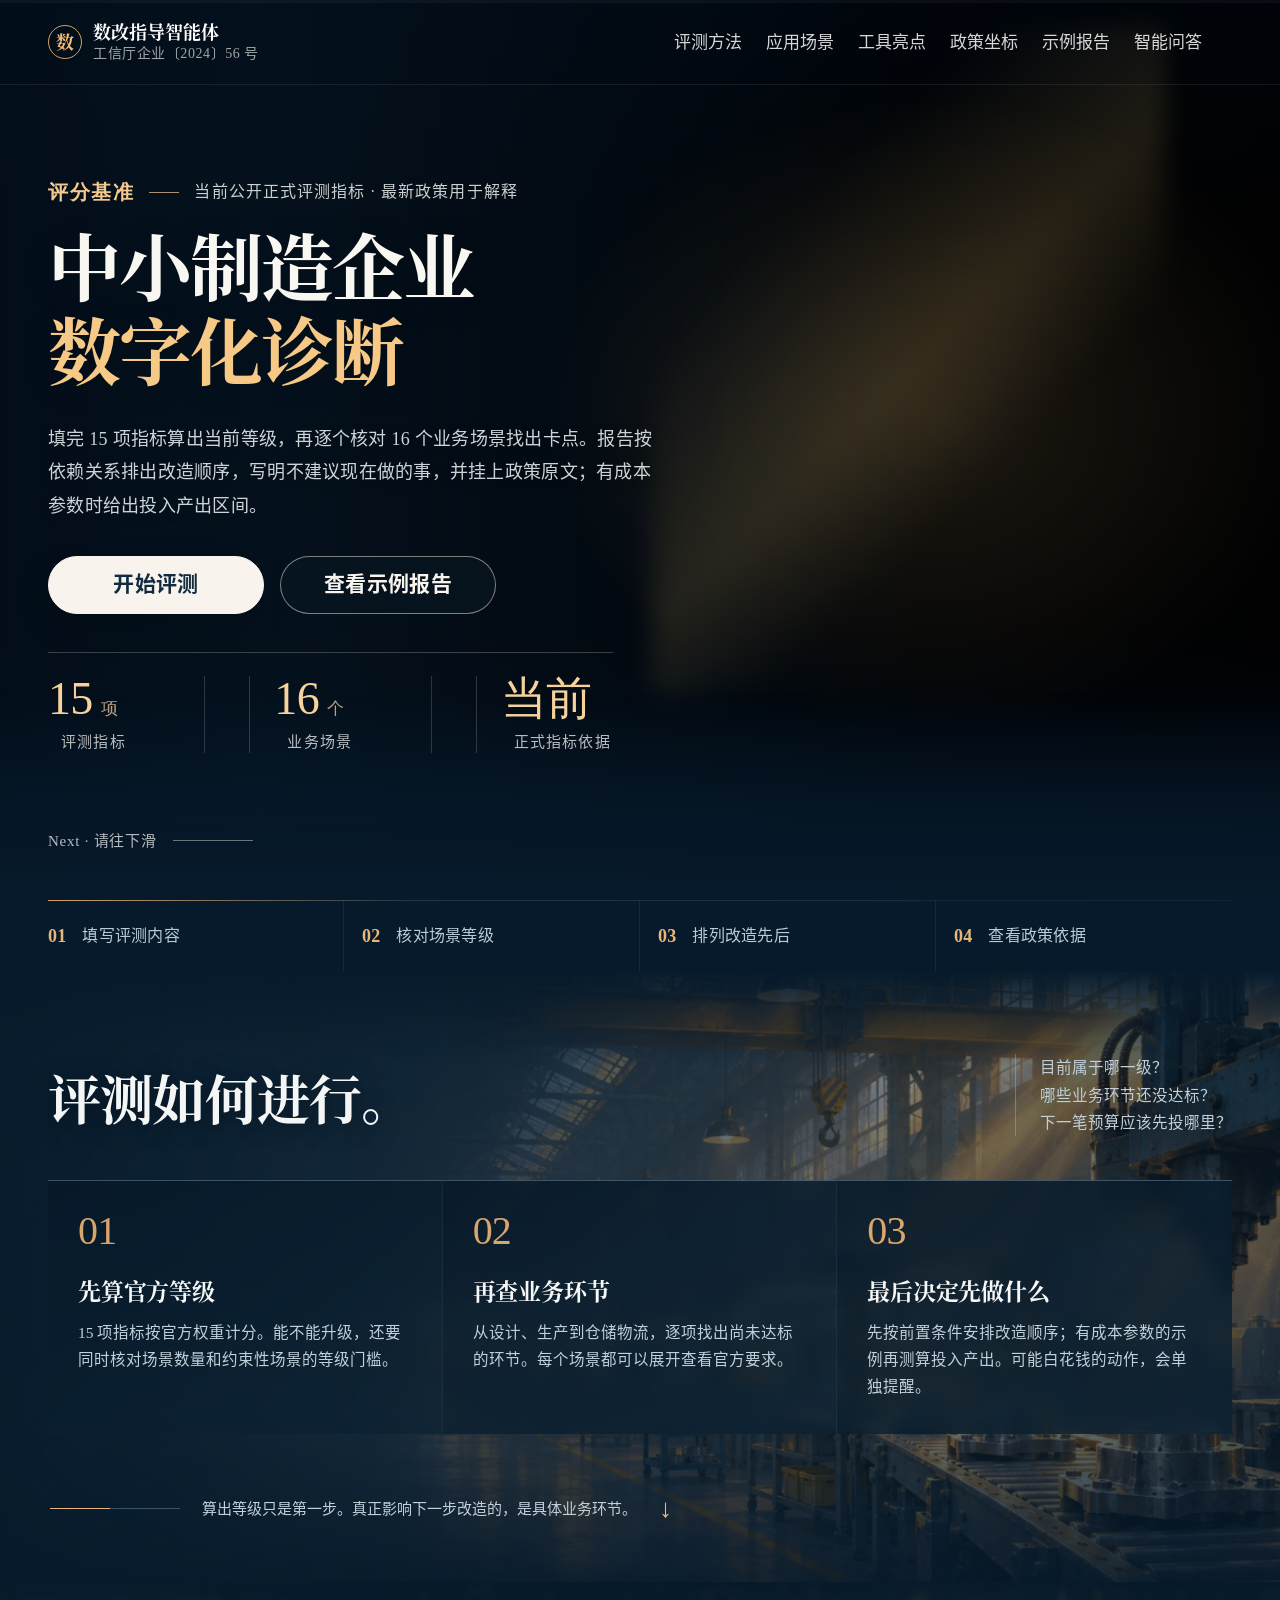
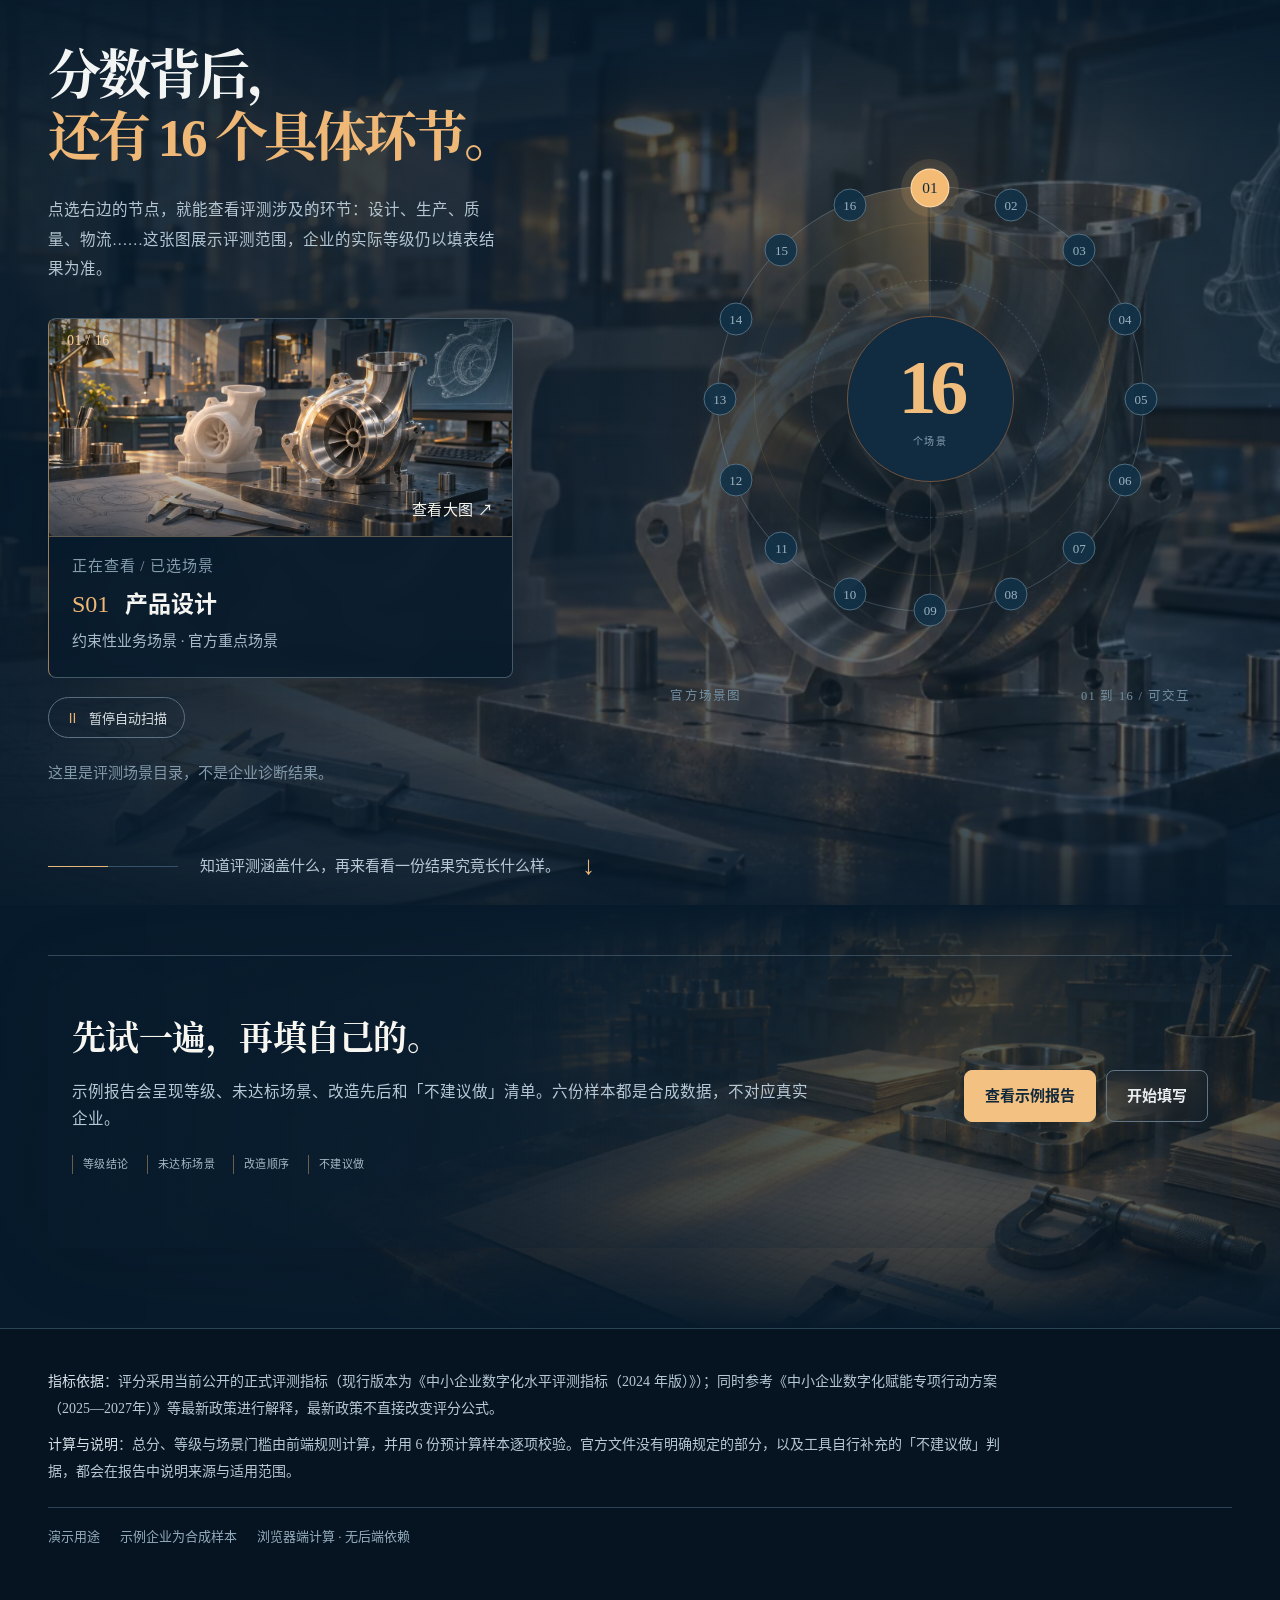
==== commit 63abd33c: "fix: restore compact menu navigation" ====
--- a/index.html
+++ b/index.html
@@ -1,355 +1,238 @@
 <!DOCTYPE html>
-<html lang="zh-CN">
+<html lang="zh-CN" class="no-js">
 <head>
 <meta charset="utf-8">
+<script>document.documentElement.className="js";</script>
 <meta name="viewport" content="width=device-width, initial-scale=1">
-<title>数改指导智能体 · 演示站</title>
-<meta name="description" content="依据工信厅企业〔2024〕56 号《中小企业数字化水平评测指标（2024 年版）》，输出可回查的诊断、改造路径与投入产出排序。">
-<link rel="icon" href="data:image/svg+xml,%3Csvg xmlns='http://www.w3.org/2000/svg' viewBox='0 0 32 32'%3E%3Crect width='32' height='32' rx='4' fill='%2316191d'/%3E%3Ctext x='16' y='22' font-size='16' text-anchor='middle' fill='%23fff' font-family='sans-serif'%3E数%3C/text%3E%3C/svg%3E">
-<link rel="stylesheet" href="styles.css">
+<title>数改指导智能体 · 中小企业数字化水平评测</title>
+<meta name="description" content="依据当前公开正式评测指标，并结合《中小企业数字化赋能专项行动方案（2025—2027年）》等最新政策，输出可回查的诊断与改造路径。">
+<meta name="theme-color" content="#fbfaf7" media="(prefers-color-scheme: light)">
+<meta name="theme-color" content="#121210" media="(prefers-color-scheme: dark)">
+<link rel="icon" href="data:image/svg+xml,%3Csvg xmlns='http://www.w3.org/2000/svg' viewBox='0 0 32 32'%3E%3Crect width='32' height='32' rx='7' fill='%231a1916'/%3E%3Ctext x='16' y='23' font-size='17' text-anchor='middle' fill='%23fbfaf7' font-family='serif'%3E数%3C/text%3E%3C/svg%3E">
+<link rel="stylesheet" href="assets/styles.css?v=20261108">
+<link rel="stylesheet" href="assets/redesign.css?v=20261108">
+<link rel="stylesheet" href="assets/motion-hero.css?v=20261108">
+<link rel="stylesheet" href="assets/spectacle.css?v=20261108">
+<link rel="stylesheet" href="assets/cinematic-scene.css?v=20261108">
+<link rel="stylesheet" href="assets/typography.css?v=20261108">
+<link rel="stylesheet" href="assets/continuity.css?v=20261108">
+<link rel="stylesheet" href="assets/chapter-film.css?v=20261108">
+<link rel="stylesheet" href="assets/scenario-gallery.css?v=20261108">
+<link rel="stylesheet" href="assets/hero-editorial.css?v=20261108">
+<link rel="stylesheet" href="assets/readability.css?v=20261109">
+<link rel="stylesheet" href="assets/environment.css?v=20261110">
+<script src="assets/environment.js?v=20261110"></script>
 </head>
 <body>
 <a class="skip-link" href="#main">跳到主要内容</a>
-
-<header class="topbar">
+<div class="page-scroll-progress" aria-hidden="true"><span></span></div>
+
+<header class="topbar" id="topbar">
   <div class="topbar-inner">
-    <div class="brand">
-      <span class="brand-mark" aria-hidden="true">数改</span>
+    <a class="brand" href="#top" aria-label="数改指导智能体 首页">
+      <span class="brand-mark" aria-hidden="true">数</span>
       <span class="brand-text">
-        <strong>数改指导智能体</strong>
-        <span>中小企业数字化水平评测 · 决策演示站</span>
+        <span class="brand-name">数改指导智能体</span>
+        <span class="brand-sub">工信厅企业〔2024〕56 号</span>
       </span>
-    </div>
-    <div class="topbar-right">
-      <a class="navlink" href="#knowledge-panel">知识库</a>
-      <a class="navlink" href="#evaluation-panel">评测报告</a>
-      <a class="navlink" href="#method-panel">方法与口径</a>
-      <span class="chip chip-quiet" title="判据基准文件">工信厅企业〔2024〕56 号</span>
-      <span class="chip" id="mode-chip" data-state="checking">正在检测服务…</span>
-    </div>
-    <button type="button" class="menu-toggle" id="menu-toggle" aria-expanded="false" aria-controls="compact-menu">menu+</button>
+    </a>
+    <nav class="topnav" aria-label="页面导航">
+      <a href="#method">评测方法</a>
+      <a href="#scenario-atlas">应用场景</a>
+      <a href="highlights.html">工具亮点</a>
+      <a href="policy.html">政策坐标</a>
+      <a href="report.html" class="is-current">示例报告</a>
+      <a href="ask.html">智能问答</a>
+    </nav>
   </div>
-  <div class="compact-menu-backdrop" id="compact-menu-backdrop" hidden></div>
-  <nav class="compact-menu" id="compact-menu" aria-label="站点导航" hidden>
-    <div class="compact-menu-head">
-      <span>导航</span>
-      <button type="button" class="compact-menu-close" id="compact-menu-close" aria-label="关闭菜单">关闭 ×</button>
-    </div>
-    <a href="#knowledge-panel">知识库</a>
-    <a href="#evaluation-panel">评测报告</a>
-    <a href="#method-panel">方法与口径</a>
-    <div class="compact-menu-meta">
-      <span class="chip chip-quiet">工信厅企业〔2024〕56 号</span>
-      <span class="chip" id="compact-mode-chip" data-state="checking">正在检测服务…</span>
-    </div>
-  </nav>
 </header>
 
-<section class="summary" id="summary" aria-label="评测结论摘要" aria-live="polite">
-  <div class="summary-inner">
-    <div class="summary-empty" id="summary-empty">尚未生成结论。填完 15 个采集项与 16 个场景等级，或直接载入一份示例企业。</div>
-    <div class="summary-body" id="summary-body" hidden>
-      <div class="summary-item">
-        <span class="summary-label">评测得分</span>
-        <span class="summary-value"><strong id="score-value">—</strong><em>/ 100</em></span>
-      </div>
-      <div class="summary-item">
-        <span class="summary-label">水平等级</span>
-        <span class="summary-value"><strong id="level-value">—</strong></span>
-      </div>
-      <details class="summary-item summary-item-wide summary-details" id="level-details">
-        <summary class="summary-label">四个等级判定</summary>
-        <div class="level-chips" id="level-chips"></div>
-      </details>
-      <div class="summary-item summary-item-gap" id="gap-block" hidden>
-        <span class="summary-label">官方口径缺口</span>
-        <button type="button" class="gap-toggle" id="gap-toggle" aria-expanded="false" aria-controls="gap-list"></button>
-        <ul class="gap-list" id="gap-list" hidden></ul>
-      </div>
+<nav class="journey-rail" aria-label="了解工具的三个步骤">
+  <span class="journey-rail-line" aria-hidden="true"><i></i></span>
+  <a href="#method" data-chapter="method"><span>01</span> 评测方法</a>
+  <a href="#scenario-atlas" data-chapter="scenario"><span>02</span> 应用场景</a>
+  <a href="#start" data-chapter="start"><span>03</span> 示例报告</a>
+</nav>
+
+<main id="main">
+
+  <!-- ============================================================ 首屏 -->
+  <section class="hero" id="top">
+    <div class="hero-bg" aria-hidden="true"></div>
+    <canvas class="hero-cinema" id="hero-cinema" aria-hidden="true"></canvas>
+    <div class="hero-beam" aria-hidden="true"></div>
+    <canvas class="hero-particles" id="hero-particles" aria-hidden="true"></canvas>
+    <div class="hero-transition" aria-hidden="true"></div>
+    <div class="hero-copy">
+      <p class="eyebrow"><span class="eyebrow-year">评分基准</span><span class="eyebrow-divider" aria-hidden="true"></span>当前公开正式评测指标 · 最新政策用于解释</p>
+      <h1><span class="hero-line hero-line-first">中小制造企业</span><em class="hero-line hero-line-second">数字化诊断</em></h1>
+      <p class="lede">
+        填完 15 项指标算出当前等级，再逐个核对 16 个业务场景找出卡点。报告按依赖关系排出改造顺序，写明不建议现在做的事，并挂上政策原文；有成本参数时给出投入产出区间。
+      </p>
+      <div class="hero-actions">
+        <a class="btn btn-primary" href="report.html?mode=form" id="btn-fill">
+          开始评测
+        </a>
+        <a class="btn" href="report.html?mode=demo" id="btn-demo">查看示例报告</a>
+      </div>
+      <div class="hero-trust hero-facts" aria-label="评测工具概要">
+        <div class="hero-fact"><strong>15<em>项</em></strong><span>评测指标</span></div>
+        <div class="hero-fact"><strong>16<em>个</em></strong><span>业务场景</span></div>
+        <div class="hero-fact"><strong>当前</strong><span>正式指标依据</span></div>
+      </div>
+    </div>
+    <div class="hero-scroll" aria-hidden="true"><span>Next · 请往下滑</span><i></i></div>
+  </section>
+
+  <div class="motion-marquee" aria-label="使用流程：填写评测内容、核对场景等级、排列改造先后、查看政策依据">
+    <div class="marquee-track" aria-hidden="true">
+      <span><b>01</b> 填写评测内容</span>
+      <span><b>02</b> 核对场景等级</span>
+      <span><b>03</b> 排列改造先后</span>
+      <span><b>04</b> 查看政策依据</span>
     </div>
   </div>
-</section>
-
-<main id="main">
-
-  <section class="hero" id="hero">
-    <p class="hero-eyebrow">工信厅企业〔2024〕56 号 · 附件（一）（二）逐字转写</p>
-    <h1>先看清企业卡在哪一步，再决定钱往哪儿投。</h1>
-    <p class="lede">
-      按官方 15 个采集项算分定级、按 16 个应用场景查短板，输出诊断、分步改造路径、
-      投入产出排序与「不建议做」清单。每条结论都挂采集项号或场景号，点开能看到原文出处。
-    </p>
-    <div class="hero-actions">
-      <button type="button" class="btn btn-primary" id="btn-demo">用示例企业试一次</button>
-      <button type="button" class="btn" id="btn-fill">填自己的情况</button>
-      <a class="btn" href="#knowledge-panel">查知识库</a>
-    </div>
-    <ul class="hero-facts">
-      <li><span>判据零改写</span>选项文字直接来自官方原文，前端不另写一份</li>
-      <li><span>结论可回查</span>采集项 / 场景 / 判据 / 案例编号逐条挂证据</li>
-      <li><span>缺口不藏</span>官方没覆盖的口径（如采集项 8）主动披露</li>
-    </ul>
-  </section>
-
-  <section class="panel" id="input-panel" hidden aria-labelledby="input-title">
-    <div class="panel-head">
-      <h2 id="input-title">企业画像</h2>
-      <p class="panel-sub">选项文本与等级描述全部来自 <code>/api/criteria</code>（官方原文），前端只做渲染。</p>
-    </div>
-
-    <div class="fixture-row">
-      <span class="field-label">示例企业（合成样本，非真实企业数据）</span>
-      <div class="fixture-controls" id="fixture-picker-host"></div>
-    </div>
-
-    <p class="form-progress" id="form-progress" role="status"></p>
-
-    <form id="profile-form" novalidate>
-      <fieldset class="block">
-        <legend>企业与经营基线</legend>
-        <div class="grid grid-basics">
-          <label class="field field-wide">
-            <span class="field-label">企业名称</span>
-            <input type="text" name="name" id="f-name" placeholder="例：某精密件制造企业" autocomplete="off">
-          </label>
-          <label class="field">
-            <span class="field-label">年营业收入<span class="unit">万元</span></span>
-            <input type="number" name="revenue_wan" id="f-revenue" min="0" step="1" placeholder="6000">
-          </label>
-          <label class="field">
-            <span class="field-label">年数字化投入<span class="unit">万元</span></span>
-            <input type="number" name="digital_spend_wan" id="f-spend" min="0" step="1" placeholder="120">
-          </label>
-          <label class="field">
-            <span class="field-label">年综合能源消费<span class="unit">吨标准煤</span></span>
-            <input type="number" name="energy_wan" id="f-energy" min="0" step="1" placeholder="900">
-          </label>
-          <label class="field">
-            <span class="field-label">员工数<span class="unit">人</span></span>
-            <input type="number" name="headcount" id="f-headcount" min="0" step="1" placeholder="200">
-          </label>
-          <label class="field">
-            <span class="field-label">年成本<span class="unit">万元</span></span>
-            <input type="number" name="cost_wan" id="f-cost" min="0" step="1" placeholder="3600">
-          </label>
-          <label class="field">
-            <span class="field-label">企业所在地<span class="unit">选填</span></span>
-            <input type="text" name="province" id="f-province" placeholder="例：江苏" autocomplete="off">
-          </label>
-        </div>
-        <p class="hint">基线用于投入产出测算（收益基数、投入规模折算）。填 0 或留空不影响定级。</p>
-      </fieldset>
-
-      <fieldset class="block">
-        <legend>采集项 1—15（官方评测表，逐字转写）</legend>
-        <div id="indicator-groups" class="groups"></div>
-      </fieldset>
-
-      <fieldset class="block">
-        <legend>应用场景 1—4 级（官方等级判定表，逐字转写）</legend>
-        <p class="hint" id="scenario-progress"></p>
-        <div id="scenario-groups" class="groups"></div>
-      </fieldset>
-
-      <div class="form-actions">
-        <button type="submit" class="btn btn-primary" id="btn-evaluate">生成诊断与改造路径</button>
-        <button type="button" class="btn" id="btn-reset">清空重填</button>
-        <span class="form-status" id="form-status" role="status"></span>
-      </div>
-    </form>
-  </section>
-
-  <section class="panel" id="output-panel" hidden aria-labelledby="output-title">
-    <div class="panel-head">
-      <h2 id="output-title">四段式结果</h2>
-      <p class="panel-sub">顺序固定：诊断 → 路径 → 排序（含「不建议做」）→ 政策注记。每条结论可展开看依据。</p>
-    </div>
-
-    <div class="result-summary" id="result-summary" hidden></div>
-
-    <section class="out-section" aria-labelledby="out-diag-title">
-      <h3 id="out-diag-title"><span class="out-num">一</span>诊断</h3>
-      <div class="out-body" id="out-diagnosis"></div>
-    </section>
-
-    <section class="out-section" aria-labelledby="out-path-title">
-      <h3 id="out-path-title"><span class="out-num">二</span>改造路径</h3>
-      <div class="out-body" id="out-pathway"></div>
-    </section>
-
-    <section class="out-section" aria-labelledby="out-rank-title">
-      <h3 id="out-rank-title"><span class="out-num">三</span>投入产出排序与「不建议做」</h3>
-      <div class="out-body" id="out-ranking"></div>
-    </section>
-
-    <section class="out-section" aria-labelledby="out-policy-title">
-      <h3 id="out-policy-title"><span class="out-num">四</span>政策注记</h3>
-      <div class="out-body" id="out-policy"></div>
-    </section>
-
-    <details class="assumptions">
-      <summary>本次结果的口径、假设与生成信息</summary>
-      <div class="assumptions-body" id="out-assumptions"></div>
-    </details>
-  </section>
-
-  <section class="panel" id="knowledge-panel" aria-labelledby="knowledge-title">
-    <div class="panel-head">
-      <h2 id="knowledge-title">知识库</h2>
-      <p class="panel-sub">政策、案例、论文、专利四类来源。每条带原文出处；检索入口与分类口径公开，数字只用于排序，不作为结论数。</p>
-    </div>
-    <div class="kb-body" id="knowledge-body">
-      <p class="placeholder">正在加载知识库…</p>
-    </div>
-  </section>
-
-  <section class="panel" id="evaluation-panel" aria-labelledby="evaluation-title">
-    <div class="panel-head">
-      <h2 id="evaluation-title">评测报告</h2>
-      <p class="panel-sub">四组对照 + 四组消融 + 六项指标。样本层分列：合成层与真实层不混写；不达标的指标如实写不达标。</p>
-    </div>
-    <div class="kb-body" id="evaluation-body">
-      <p class="placeholder">正在加载评测报告…</p>
-    </div>
-  </section>
-
-  <section class="panel" id="method-panel" aria-labelledby="method-title">
-    <div class="panel-head">
-      <h2 id="method-title">方法与口径</h2>
-      <p class="panel-sub">这一页回答"结论是怎么来的"：判据出处、算分规则、门槛、ROI 公式、评测口径，以及边界与合规声明。实时数字见上方「知识库」与「评测报告」。</p>
-    </div>
-
-    <section class="kb-lib">
-      <div class="kb-lib-head"><h3 class="kb-lib-title">一、判据从哪来</h3></div>
-      <ul class="kb-list">
-        <li class="kb-item">唯一依据是<strong>工信厅企业〔2024〕56 号《中小企业数字化水平评测指标（2024 年版）》</strong>附件（一）数字化基础、管理及成效评测表、附件（二）数字化经营应用场景等级判定表。官方 PDF 原文随站点发布（<code>official/中小企业数字化水平评测指标（2024年版）.pdf</code>），站点上的选项文字与等级描述全部逐字转写，前端不再另写一份。</li>
-        <li class="kb-item">15 个采集项分属三个一级指标：数字化基础 50%、数字化管理 30%、数字化成效 20%。每个采集项的权重是<strong>三级权重连乘</strong>：一级指标权重 × 二级指标权重 × 采集项权重，三者相乘后 15 项合计为 1.0（由 <code>scripts/verify_criteria.py</code> 校验）。</li>
-        <li class="kb-item">16 个应用场景各分四级，其中 <strong>10 个是官方标注的约束性场景</strong>（带 * 的那批），它是引导企业深度改造的重点场景。</li>
-      </ul>
-    </section>
-
-    <section class="kb-lib">
-      <div class="kb-lib-head"><h3 class="kb-lib-title">二、怎么算分</h3></div>
-      <div class="table-wrap">
-        <table>
-          <caption>选项到分值的映射，全部按官方选项顺序等距线性</caption>
-          <thead><tr><th>题型</th><th>规则</th><th>说明</th></tr></thead>
-          <tbody>
-            <tr><td>3 选项单选</td><td class="num">0 / 50 / 100</td><td>采集项 12—15（成效项）</td></tr>
-            <tr><td>5 选项单选</td><td class="num">0 / 25 / 50 / 75 / 100</td><td>采集项 2、3、5、11</td></tr>
-            <tr><td>6 选项单选</td><td class="num">0 / 20 / 40 / 60 / 80 / 100</td><td>仅采集项 8（规划实施）：<strong>官方评分逻辑未覆盖，按等距线性兜底并显式披露</strong></td></tr>
-            <tr><td>多选选「无」</td><td class="num">0</td><td>视为该能力尚不具备</td></tr>
-            <tr><td>多选非「无」</td><td class="num">选中数 × 100 ÷ (总选项数 − 1)</td><td>与官方"采集项覆盖比例"口径一致</td></tr>
-          </tbody>
-        </table>
-      </div>
-    </section>
-
-    <section class="kb-lib">
-      <div class="kb-lib-head"><h3 class="kb-lib-title">三、怎么定级</h3></div>
-      <ul class="kb-list">
-        <li class="kb-item">四级门槛是<strong>三个条件同时满足</strong>，不是只看分数：得分 ≥ 20 / 40 / 60 / 80，且达到该级的应用场景数不少于 6 / 6 / 8 / 10，其中约束性场景数不少于 3 / 3 / 5 / 6。够不到最低一级按官方口径归为「无等级」。</li>
-        <li class="kb-item">场景等级由<strong>企业自评提交</strong>。系统不替企业判断等级，只把自评等级代入官方判定表算分算级，并在结果里保留每条等级判定的官方原文引文。</li>
-        <li class="kb-item">消融评测里专门验证了"约束性场景数"这条要求：去掉它之后，有 4 家合成样本的等级会从「初始级」跳到「规范级」——说明这条规则确实在起作用，不是摆设。</li>
-      </ul>
-    </section>
-
-    <section class="kb-lib">
-      <div class="kb-lib-head"><h3 class="kb-lib-title">四、四类反模式与四类瓶颈</h3></div>
-      <div class="table-wrap">
-        <table>
-          <caption>反模式判据挂在官方采集项与场景等级上，不引入自定义维度；判据是本项目构造的，评审可复核可质疑</caption>
-          <thead><tr><th>编号</th><th>名称</th><th>判据</th><th>命中项 / 场景</th></tr></thead>
-          <tbody>
-            <tr><td>AP1</td><td>只买设备不联网</td><td>采集项 2 设备数字化率 ≥(40%,60%] 且 采集项 3 设备联网率 ≤(10%,20%]</td><td class="num">2、3 / S08 设备管理</td></tr>
-            <tr><td>AP2</td><td>只上系统不跑流程</td><td>采集项 5 覆盖绝大部分业务环节或全覆盖，但生产管控／质量管理场景仍在一级</td><td class="num">5 / S06、S07</td></tr>
-            <tr><td>AP3</td><td>只做数据采集不做分析</td><td>采集项 4 自动采集覆盖环节数 ≥6，但决策支持场景仍在一级</td><td class="num">4 / S16 决策支持</td></tr>
-            <tr><td>AP4</td><td>只追补贴不建能力</td><td>采集项 11 数字化投入占营业额 ≥(20%,40%]，但总分 &lt;40 分（够不到二级规范级）</td><td class="num">11 / —</td></tr>
-          </tbody>
-        </table>
-      </div>
-      <p class="kb-item-meta">除反模式型瓶颈外，还有三类结构性瓶颈：场景断层（约束性场景还停在一级，直接卡等级门槛）、等级缺口（距下一个等级差哪几条硬指标）、基础缺口（数字化基础维度得分低于该维度权重的一半）。每条诊断都带命中采集项、命中场景与官方原文引文。</p>
-    </section>
-
-    <section class="kb-lib">
-      <div class="kb-lib-head"><h3 class="kb-lib-title">五、路径、排序与投入产出</h3></div>
-      <ul class="kb-list">
-        <li class="kb-item"><strong>选步规则</strong>：弱场景（当前等级低于 2 级）→ 一个场景只提一个改造项，优先场景专属动作、底座动作只补没有专属动作的场景 → 按优先级 P 取前 6 步并强制补齐前置依赖 → 步骤顺序按依赖深度，同层按 P 降序。</li>
-        <li class="kb-item"><strong>优先级公式</strong>：<code>P = (等级跃迁分 + 关联成效改善) ÷ 投入成本</code>。等级跃迁分是该改造项相关采集项当前可回收的分数。两个分子项单位不同（分 / 万元），P 只用于同一依赖层内排序，<strong>不作为业务结论数</strong>。</li>
-        <li class="kb-item"><strong>ROI 公式</strong>：<code>ROI = 预期可量化成效收益 ÷ 投入成本</code>。分子取成效采集项 12—15 对应的预期改善收益；分母 = 直接投入 + 年运维 + 内部工时折价。排序取<strong>下界</strong>（最小收益 ÷ 最大成本），保守。</li>
-        <li class="kb-item"><strong>补贴不进分子</strong>。旧口径分子是"预计补贴"，是企业控制不了的外部变量，结论会随政策周期变动；现在的分子是企业自己的成效。</li>
-        <li class="kb-item"><strong>规模折算</strong>：投入区间与收益基数按营业收入等比折算（基准 6000 万元营收），<strong>分子分母必须同系数</strong>，ROI 才是比值、不随企业规模变化。该折算律尚未用真实企业校准。</li>
-        <li class="kb-item"><strong>成效弹性口径</strong>：当前用的是演示估算区间，<strong>未被公开案例支撑</strong>，只用于排序。评测显示：换成知识库里那套有公开案例支撑的弹性区间后，同一改造项的 ROI 相对偏差中位数超过 1000%——说明当前排序对弹性口径高度敏感，这是已知风险。</li>
-      </ul>
-    </section>
-
-    <section class="kb-lib">
-      <div class="kb-lib-head"><h3 class="kb-lib-title">六、知识库口径</h3></div>
-      <ul class="kb-list">
-        <li class="kb-item">四类来源分工明确：<strong>政策库</strong>定判据、门槛与验收口径；<strong>案例库</strong>提供症状 → 根因 → 改造项的证据；<strong>论文库</strong>提供成效弹性区间与评价方法；<strong>专利库</strong>定技术供应侧成熟度与可选方案边界。不做政策全文检索，不做案例展示墙，不做专利质量评价。</li>
-        <li class="kb-item">案例是<strong>证据</strong>、路径是<strong>判断</strong>，两者分开，这样根因可以被单独质疑和修订。案例编号与原文链接逐条可回查。</li>
-        <li class="kb-item">检索入口与分类口径在「知识库」区块公开：政策按文号与用途、案例按行业与来源类型、论文按类型与文献层级、专利按 IPC 大类与映射场景。</li>
-        <li class="kb-item"><strong>真实层与合成层不混写</strong>：案例库全部为公开来源的真实案例；评测样本全部标记为合成样本（<code>synthetic</code>），真实企业样本单独出报告。</li>
-      </ul>
-    </section>
-
-    <section class="kb-lib">
-      <div class="kb-lib-head"><h3 class="kb-lib-title">七、评测口径</h3></div>
-      <ul class="kb-list">
-        <li class="kb-item">评测样本为 <strong>60 家合成样本</strong>（AP1—AP4 各 10 家、正常对照 20 家），每家带"按构造应当命中什么"与"引擎实测命中什么"两份记录，指标直接由这两份记录算出。</li>
-        <li class="kb-item">四组对照：纯 RAG（只检索）、纯规则（只用判据层）、RAG + 计算器、完整闭环；四组消融：去归因、去约束场景、去反模式、去判据锚定。每组只关掉一项能力，关掉什么写在代码的文档字符串里。</li>
-        <li class="kb-item">指标参考值一律取自判据层与样本本身，<strong>不取自被测系统的输出</strong>，避免自己给自己判卷。</li>
-        <li class="kb-item">真实层目前 <strong>0 家</strong>：合成层能证明规则实现没有系统性偏差，不能证明业务结论正确。详见「评测报告」区块。</li>
-      </ul>
-    </section>
-
-    <section class="kb-lib">
-      <div class="kb-lib-head"><h3 class="kb-lib-title">八、局限与合规边界</h3></div>
-      <ul class="kb-list">
-        <li class="kb-item"><strong>不承诺补贴获批</strong>，不承诺任何资金一定拿到；政策注记只说明"有没有这条通道、怎么走"。</li>
-        <li class="kb-item"><strong>不承接申报代理</strong>或任何涉申报中介服务，本项目定位是公益性辅导与决策参考。</li>
-        <li class="kb-item"><strong>不把论文的单一结论写成定论</strong>，也不把专利数量当作技术优劣的判据。</li>
-        <li class="kb-item">不把合成样本写成真实企业；示例企业与评测样本均为合成数据，不得用于对外披露。</li>
-        <li class="kb-item">官方未覆盖的口径（如采集项 8 的 6 选项单选）<strong>显式披露</strong>，不藏着。</li>
-        <li class="kb-item">路径表目前只覆盖 9 个场景（S01、S03、S06—S11、S16），S02、S04、S05、S12—S15 暂无改造建议。</li>
-        <li class="kb-item">检索只做子串匹配，不做分词与同义词；命中数宽不代表相关度高。</li>
-        <li class="kb-item">站点为<strong>演示用途</strong>，结论是决策参考，不替代企业自己的判断，也不替代主管部门的认定。</li>
-      </ul>
-    </section>
-
-    <section class="kb-lib">
-      <div class="kb-lib-head"><h3 class="kb-lib-title">九、可复算入口</h3></div>
-      <div class="table-wrap">
-        <table>
-          <caption>每条结论都能追到采集项、场景、案例或政策文件；下面这些命令能把结果重跑一遍</caption>
-          <thead><tr><th>命令</th><th>做什么</th></tr></thead>
-          <tbody>
-            <tr><td><code>python3 scripts/verify_criteria.py</code></td><td>校验 15 采集项、16 场景、四级门槛与权重合计</td></tr>
-            <tr><td><code>python3 -m unittest discover -s tests -v</code></td><td>判据层复算、推理层一致性、评测口径的守门用例</td></tr>
-            <tr><td><code>python3 scripts/compare_precomputed.py</code></td><td>实时引擎与已发布预计算结果逐项对比</td></tr>
-            <tr><td><code>python3 scripts/build_evaluation_report.py</code></td><td>重跑四组对照、四组消融与六项指标</td></tr>
-            <tr><td><code>python3 scripts/check_knowledge_port.py</code></td><td>校验四类知识库的编号与出处完整性</td></tr>
-            <tr><td><code>python3 scripts/check_knowledge_schema.py</code></td><td>按 schema 校验四类知识库，并核对「每条引用有来源、日期、用途」</td></tr>
-            <tr><td><code>python3 scripts/check_contrast.py</code></td><td>实算站点配色的对比度，检查是否达到 WCAG AA</td></tr>
-            <tr><td><code>node scripts/check_frontend_pages.mjs</code></td><td>前端页面渲染冒烟测试</td></tr>
-            <tr><td><code>python3 scripts/recompute_profile.py 画像.json</code></td><td>用任意一份画像重算等级与四段式结果</td></tr>
-          </tbody>
-        </table>
-      </div>
-    </section>
-  </section>
+  <!-- ============================================================ 方法 -->
+  <section class="method" id="method" aria-label="评测方法">
+    <div class="chapter-film chapter-film-method" aria-hidden="true">
+      <canvas class="chapter-film-canvas" data-film="method" data-image="assets/img/method-aisle.webp"></canvas>
+      <div class="chapter-film-shade"></div>
+    </div>
+    <div class="story-intro reveal">
+      <div><h2>评测如何进行<span>。</span></h2></div>
+      <p>目前属于哪一级？<br>哪些业务环节还没达标？<br>下一笔预算应该先投哪里？</p>
+    </div>
+    <article class="reveal" style="--d:0ms">
+      <span class="num">01</span>
+      <h3>先算官方等级</h3>
+      <p>15 项指标按官方权重计分。能不能升级，还要同时核对场景数量和约束性场景的等级门槛。</p>
+    </article>
+    <article class="reveal" style="--d:80ms">
+      <span class="num">02</span>
+      <h3>再查业务环节</h3>
+      <p>从设计、生产到仓储物流，逐项找出尚未达标的环节。每个场景都可以展开查看官方要求。</p>
+    </article>
+    <article class="reveal" style="--d:160ms">
+      <span class="num">03</span>
+      <h3>最后决定先做什么</h3>
+      <p>先按前置条件安排改造顺序；有成本参数的示例再测算投入产出。可能白花钱的动作，会单独提醒。</p>
+    </article>
+    <div class="method-handoff reveal">
+      <span class="handoff-line"><i></i></span>
+      <p>算出等级只是第一步。真正影响下一步改造的，是具体业务环节。</p>
+      <span class="handoff-arrow">↓</span>
+    </div>
+  </section>
+
+  <section class="signal-section" id="scenario-atlas" aria-labelledby="signal-title">
+    <div class="chapter-film chapter-film-scenario" aria-hidden="true">
+      <canvas class="chapter-film-canvas" data-film="scenario" data-image="assets/img/scenario-cell.webp"></canvas>
+      <div class="chapter-film-shade"></div>
+    </div>
+    <div class="signal-inner">
+      <div class="signal-copy reveal">
+        <h2 id="signal-title">分数背后，<br><em>还有 16 个具体环节。</em></h2>
+        <p class="signal-description">点选右边的节点，就能查看评测涉及的环节：设计、生产、质量、物流……这张图展示评测范围，企业的实际等级仍以填表结果为准。</p>
+        <div class="signal-active" aria-live="off">
+          <button class="signal-preview-zoom" id="signal-preview-zoom" type="button" aria-label="放大当前场景主题图">
+            <img class="signal-preview-image is-current" id="signal-preview-a" src="assets/img/scenes/s01.webp" alt="" width="1200" height="676" decoding="async">
+            <img class="signal-preview-image" id="signal-preview-b" alt="" width="1200" height="676" decoding="async" src="data:image/svg+xml,%3Csvg xmlns='http://www.w3.org/2000/svg' viewBox='0 0 16 9'%3E%3C/svg%3E">
+            <span class="signal-preview-counter" id="signal-preview-counter">01 / 16</span>
+            <span class="signal-preview-action">查看大图 ↗</span>
+          </button>
+          <div class="signal-active-body">
+            <span class="signal-active-label">正在查看 / 已选场景</span>
+            <div class="signal-active-main"><strong id="signal-id">S01</strong><span id="signal-name">产品设计</span></div>
+            <span class="signal-type" id="signal-type">工信部 2024 年评测场景</span>
+          </div>
+        </div>
+        <button type="button" class="signal-toggle" id="signal-toggle" aria-pressed="false"><span class="signal-toggle-icon" aria-hidden="true">Ⅱ</span><span id="signal-toggle-text">暂停自动扫描</span></button>
+        <p class="signal-disclaimer">这里是评测场景目录，不是企业诊断结果。</p>
+      </div>
+      <div class="signal-visual reveal" aria-label="16 个应用场景节点，可逐一选择">
+        <div class="signal-orbit">
+          <div class="signal-halo" aria-hidden="true"></div>
+          <div class="signal-circles" aria-hidden="true"></div>
+          <div class="signal-sweep" aria-hidden="true"></div>
+          <div class="signal-center" aria-hidden="true"><strong>16</strong><span>个场景</span></div>
+          <div class="signal-nodes" id="signal-nodes"></div>
+        </div>
+        <div class="signal-meta"><span>官方场景图</span><span>01 到 16 / 可交互</span></div>
+      </div>
+    </div>
+    <div class="signal-handoff reveal">
+      <span class="handoff-line"><i></i></span>
+      <p>知道评测涵盖什么，再来看看一份结果究竟长什么样。</p>
+      <span class="handoff-arrow">↓</span>
+    </div>
+    <dialog class="signal-lightbox" id="signal-lightbox" aria-label="业务场景主题图预览">
+      <button class="signal-lightbox-close" id="signal-lightbox-close" type="button" aria-label="关闭预览">×</button>
+      <div class="signal-lightbox-frame">
+        <img id="signal-lightbox-image" alt="" width="1200" height="676" src="data:image/svg+xml,%3Csvg xmlns='http://www.w3.org/2000/svg' viewBox='0 0 16 9'%3E%3C/svg%3E">
+      </div>
+      <div class="signal-lightbox-footer">
+        <div>
+          <span class="signal-lightbox-kicker">16 个业务场景 · 主题示意</span>
+          <strong id="signal-lightbox-title">S01 产品设计</strong>
+          <span class="signal-lightbox-note">AI 生成的概念画面，并非真实企业现场或等级判定依据。</span>
+        </div>
+        <div class="signal-lightbox-controls">
+          <button id="signal-lightbox-prev" type="button" aria-label="查看上一场景">←</button>
+          <button id="signal-lightbox-next" type="button" aria-label="查看下一场景"><svg viewBox="0 0 16 16" width="14" height="14" fill="none" stroke="currentColor" stroke-width="1.6" aria-hidden="true"><path d="M3 8h9M8.5 4.5L12 8l-3.5 3.5"/></svg></button>
+        </div>
+      </div>
+    </dialog>
+  </section>
+
+  <!-- ============================================================ 开始 -->
+  <section class="start" id="start">
+    <div class="chapter-film chapter-film-report" aria-hidden="true">
+      <canvas class="chapter-film-canvas" data-film="report" data-image="assets/img/report-workbench.webp"></canvas>
+      <div class="chapter-film-shade"></div>
+    </div>
+    <div class="start-inner reveal">
+      <div class="start-copy">
+        <h2>先试一遍，再填自己的。</h2>
+        <p>示例报告会呈现等级、未达标场景、改造先后和「不建议做」清单。六份样本都是合成数据，不对应真实企业。</p>
+        <div class="start-meta">
+          <span>等级结论</span>
+          <span>未达标场景</span>
+          <span>改造顺序</span>
+          <span>不建议做</span>
+        </div>
+      </div>
+      <div class="start-actions">
+        <a class="btn btn-primary" href="report.html?mode=demo" id="btn-demo-2">
+          查看示例报告
+        </a>
+        <a class="btn" href="report.html?mode=form" id="btn-fill-2">开始填写</a>
+      </div>
+    </div>
+  </section>
+
 
 </main>
 
 <footer class="footer">
-  <p><strong>判据基准</strong>：工业和信息化部办公厅《中小企业数字化水平评测指标（2024 年版）》（工信厅企业〔2024〕56 号）附件（一）数字化基础、管理及成效评测表、附件（二）数字化经营应用场景等级判定表。</p>
-  <p><strong>口径纪律</strong>：等级、总分、投入产出排序由确定性代码计算；官方未覆盖的口径（如采集项 8 为 6 选项单选）显式披露；本项目构造的反模式判据均标注来源，评审可复核可质疑。</p>
-  <p class="footer-note">演示用途。示例企业画像为合成样本，非真实企业数据。</p>
-  <div class="footer-disclaimer">
-    <p><strong>免责与边界</strong>：本工具是决策参考，<strong>不承诺补贴获批</strong>，不承诺任何资金一定拿到；<strong>不承接申报代理</strong>或任何涉申报中介服务，定位是公益性辅导；<strong>不替代企业自身的判断</strong>，也不替代主管部门的认定与验收。案例与政策信息均为公开来源，可能已被后续文件修订，引用前请回查原文。涉及个人信息与经营数据时，请自行判断是否适合上传到本演示环境。</p>
+  <div class="footer-inner">
+    <p><strong>指标依据</strong>：评分采用当前公开的正式评测指标（现行版本为《中小企业数字化水平评测指标（2024 年版）》）；同时参考《中小企业数字化赋能专项行动方案（2025—2027年）》等最新政策进行解释，最新政策不直接改变评分公式。</p>
+    <p style="margin-top:10px"><strong>计算与说明</strong>：总分、等级与场景门槛由前端规则计算，并用 6 份预计算样本逐项校验。官方文件没有明确规定的部分，以及工具自行补充的「不建议做」判据，都会在报告中说明来源与适用范围。</p>
+    <div class="footer-meta">
+      <span>演示用途</span>
+      <span>示例企业为合成样本</span>
+      <span id="footer-mode">浏览器端计算</span>
+    </div>
   </div>
 </footer>
 
-<script src="app.js"></script>
+<script src="assets/engine.js?v=20261108"></script>
+<script src="assets/app.js?v=20261108"></script>
+<script src="assets/motion-hero.js?v=20261108"></script>
+<script src="assets/spectacle.js?v=20261108"></script>
+<script src="assets/scenario-atlas.js?v=20261108"></script>
+<script src="assets/cinematic-scene.js?v=20261108"></script>
+<script src="assets/continuity.js?v=20261108"></script>
+<script src="assets/chapter-film.js?v=20261108"></script>
+<script src="assets/nav-menu.js?v=20261110"></script>
 </body>
 </html>
--- a/assets/styles.css
+++ b/assets/styles.css
@@ -0,0 +1,1265 @@
+/* ==========================================================================
+   数改指导智能体 · 界面体系
+   设计语言：审计报告的纸感 × 数据产品的精度
+   约束：不用渐变（除首屏微光）、不用大圆角、不用投影堆叠
+   ========================================================================== */
+
+/* 深色沉浸：近黑蓝底 + 单一暖光 + 大面积留白 */
+:root {
+  color-scheme: dark;
+
+  --paper: #08090d;
+  --paper-2: #0c0e13;
+  --card: #171a21;
+  --card-2: #1f232c;
+
+  --ink: #f4f1ea;
+  --ink-2: #b6b3ab;
+  --ink-3: #8f8c84;
+  --ink-4: #6b6861;
+
+  --line: #282c36;
+  --line-2: #343945;
+  --line-3: #464c5a;
+
+  --accent: #7fb3e8;
+  --accent-2: #9dc9f2;
+  --accent-wash: #101a26;
+  --accent-line: #223344;
+
+  --brass: #eda85a;
+  --brass-wash: #1f1709;
+  --brass-line: #46331a;
+
+  --clay: #e27e6c;
+  --clay-wash: #241312;
+  --clay-line: #4a241f;
+
+  --moss: #6ec29a;
+  --moss-wash: #0e1e17;
+
+  --mark-bg: rgba(237, 168, 90, .22);
+  --glow-warm: rgba(237, 168, 90, .14);
+  --glow-cool: rgba(127, 179, 232, .10);
+
+  --shadow-1: 0 1px 2px rgba(0, 0, 0, .5);
+  --shadow-2: 0 2px 8px rgba(0, 0, 0, .45), 0 16px 40px -20px rgba(0, 0, 0, .8);
+  --shadow-3: 0 1px 3px rgba(0, 0, 0, .5), 0 24px 60px -28px rgba(0, 0, 0, .9);
+
+  --font-display: "PingFang SC", "Hiragino Sans GB", "Microsoft YaHei",
+    "Source Han Sans SC", "Noto Sans CJK SC", -apple-system, sans-serif;
+  --font-body: -apple-system, BlinkMacSystemFont, "Segoe UI", "PingFang SC",
+    "Hiragino Sans GB", "Microsoft YaHei", "Source Han Sans SC", sans-serif;
+  --font-mono: "SF Mono", "JetBrains Mono", "Cascadia Mono", Consolas,
+    "Liberation Mono", monospace;
+
+  --r-1: 3px;
+  --r-2: 6px;
+  --r-3: 10px;
+  --r-4: 14px;
+
+  --ease-out: cubic-bezier(.22, 1, .36, 1);
+  --ease-in-out: cubic-bezier(.65, 0, .35, 1);
+  --t-fast: 140ms;
+  --t-mid: 260ms;
+  --t-slow: 520ms;
+  --t-reveal: 780ms;
+
+  --measure: 1120px;
+  --gutter: clamp(20px, 4vw, 48px);
+}
+
+* { box-sizing: border-box; }
+[hidden] { display: none !important; }
+
+html {
+  -webkit-text-size-adjust: 100%;
+  scroll-behavior: smooth;
+  background: var(--paper);
+}
+
+/* 全站两束环境光，只做氛围，不承载信息 */
+body::before {
+  content: "";
+  position: fixed; inset: 0; z-index: 0; pointer-events: none;
+  background:
+    radial-gradient(1100px 620px at 76% -12%, var(--glow-warm), transparent 62%),
+    radial-gradient(900px 520px at 4% 4%, var(--glow-cool), transparent 58%);
+}
+body > * { position: relative; z-index: 1; }
+
+body {
+  margin: 0;
+  background: var(--paper);
+  color-scheme: dark;
+  color: var(--ink);
+  font-family: var(--font-body);
+  font-size: 15px;
+  line-height: 1.72;
+  -webkit-font-smoothing: antialiased;
+  text-rendering: optimizeLegibility;
+}
+
+h1, h2, h3, h4 {
+  margin: 0;
+  font-weight: 500;
+  line-height: 1.28;
+  letter-spacing: -.005em;
+}
+p { margin: 0 0 .7em; }
+a { color: var(--accent); text-decoration: none; }
+a:hover { text-decoration: underline; text-underline-offset: 3px; }
+
+code, .mono { font-family: var(--font-mono); font-variant-numeric: tabular-nums; }
+
+:focus-visible {
+  outline: 2px solid var(--accent);
+  outline-offset: 3px;
+  border-radius: 2px;
+}
+
+.sr-only {
+  position: absolute; width: 1px; height: 1px; padding: 0; margin: -1px;
+  overflow: hidden; clip: rect(0 0 0 0); white-space: nowrap; border: 0;
+}
+
+.skip-link {
+  position: fixed; left: 12px; top: -100px; z-index: 200;
+  background: var(--ink); color: var(--paper);
+  padding: 10px 18px; border-radius: var(--r-2); font-size: 14px;
+  transition: top var(--t-fast) var(--ease-out);
+}
+.skip-link:focus { top: 12px; }
+
+/* ---------------------------------------------------------------- 顶栏 */
+
+.topbar {
+  position: fixed; top: 0; left: 0; right: 0; z-index: 60;
+  background: transparent;
+  border-bottom: 1px solid transparent;
+  transition: border-color var(--t-mid) var(--ease-out),
+    background var(--t-mid) var(--ease-out),
+    backdrop-filter var(--t-mid) var(--ease-out);
+}
+.topbar.is-stuck {
+  background: rgba(8, 9, 13, .82);
+  backdrop-filter: saturate(180%) blur(16px);
+  -webkit-backdrop-filter: saturate(180%) blur(16px);
+  border-bottom-color: var(--line);
+}
+
+.topbar-inner {
+  max-width: var(--measure);
+  margin: 0 auto;
+  padding: 14px var(--gutter);
+  display: flex; align-items: center; gap: 20px;
+}
+
+.brand { display: flex; align-items: center; gap: 11px; min-width: 0; text-decoration: none; }
+.brand:hover { text-decoration: none; }
+.brand-mark {
+  width: 30px; height: 30px; flex: none;
+  display: grid; place-items: center;
+  background: rgba(255, 255, 255, .92); color: #12110d;
+  border-radius: var(--r-2);
+  font-family: var(--font-display);
+  font-size: 15px; line-height: 1;
+  padding-top: 2px;
+}
+.brand-text { display: flex; flex-direction: column; line-height: 1.3; min-width: 0; }
+.brand-name {
+  font-size: 15px; font-weight: 500; color: #fff; letter-spacing: .01em;
+}
+.brand-sub {
+  font-size: 11.5px; color: rgba(255, 255, 255, .5); letter-spacing: .04em;
+  font-family: var(--font-mono);
+}
+
+.topnav { margin-left: auto; display: flex; align-items: center; gap: 4px; }
+.topnav a {
+  font-size: 13.5px; color: rgba(255, 255, 255, .74); padding: 6px 11px;
+  border-radius: var(--r-2); transition: background var(--t-fast) var(--ease-out),
+    color var(--t-fast) var(--ease-out);
+}
+.topnav a:hover { background: rgba(255, 255, 255, .1); color: #fff; text-decoration: none; }
+
+.status {
+  display: inline-flex; align-items: center; gap: 7px;
+  font-size: 12px; color: rgba(255, 255, 255, .72);
+  padding: 5px 11px;
+  border: 1px solid rgba(255, 255, 255, .2);
+  border-radius: 100px;
+  white-space: nowrap;
+}
+.status::before {
+  content: ""; width: 6px; height: 6px; border-radius: 50%;
+  background: var(--ink-4);
+  transition: background var(--t-mid) var(--ease-out);
+}
+.status[data-state="online"] { color: #9fd4bb; border-color: rgba(255, 255, 255, .2); }
+.status[data-state="online"]::before { background: var(--moss); box-shadow: 0 0 0 3px var(--moss-wash); }
+.status[data-state="local"] { color: var(--brass); }
+.status[data-state="local"]::before { background: var(--brass); box-shadow: 0 0 0 3px var(--brass-wash); }
+
+/* ---------------------------------------------------------------- 首屏（摄影图 + 叠字） */
+
+.hero {
+  position: relative;
+  min-height: clamp(600px, 90vh, 960px);
+  display: flex; align-items: center;
+  overflow: hidden;
+  border-bottom: 1px solid var(--line);
+}
+
+.hero-bg {
+  position: absolute; inset: 0;
+  background: #06070a;
+  overflow: hidden;
+}
+/* 图与遮罩分离：滤镜只作用于照片，不污染渐变 */
+.hero-bg::before {
+  content: "";
+  position: absolute; inset: -2%;
+  background: url("img/hero-golden.jpg") center right / cover no-repeat;
+  filter: brightness(1.02) saturate(1.02) contrast(1.02);
+  animation: hero-drift 28s var(--ease-out) forwards;
+}
+.hero-bg::after {
+  content: "";
+  position: absolute; inset: 0;
+  background:
+    linear-gradient(100deg,
+      rgba(5, 6, 9, .97) 0%,
+      rgba(5, 6, 9, .93) 26%,
+      rgba(5, 6, 9, .72) 46%,
+      rgba(5, 6, 9, .18) 66%,
+      rgba(5, 6, 9, 0) 78%),
+    linear-gradient(180deg,
+      rgba(5, 6, 9, .55) 0%,
+      rgba(5, 6, 9, 0) 16%,
+      rgba(5, 6, 9, 0) 68%,
+      rgba(8, 9, 13, .96) 100%);
+}
+
+@keyframes hero-drift {
+  from { transform: scale(1.08); }
+  to { transform: scale(1.0); }
+}
+
+.hero-copy {
+  position: relative;
+  max-width: 1120px;
+  width: 100%;
+  margin: 0 auto;
+  padding: 110px var(--gutter) 96px;
+}
+
+.eyebrow {
+  display: inline-flex; align-items: center; gap: 10px;
+  font-size: 11.5px; letter-spacing: .1em;
+  color: rgba(255, 255, 255, .62);
+  font-family: var(--font-mono);
+  margin-bottom: 30px;
+  text-transform: none;
+}
+.eyebrow::before {
+  content: ""; width: 26px; height: 1px; background: rgba(255, 255, 255, .42);
+}
+
+.hero h1 {
+  font-family: var(--font-display);
+  font-size: clamp(31px, 5.2vw, 72px);
+  line-height: 1.1;
+  letter-spacing: -.04em;
+  font-weight: 700;
+  color: #ffffff;
+  max-width: 13.6em;
+  text-shadow: 0 2px 40px rgba(0, 0, 0, .5);
+}
+.hero h1 em {
+  font-style: normal;
+  color: #f5c381;
+}
+
+.lede {
+  margin-top: 28px;
+  font-size: 15px;
+  line-height: 1.85;
+  color: rgba(255, 255, 255, .78);
+  max-width: 31em;
+  text-shadow: 0 1px 20px rgba(0, 0, 0, .5);
+}
+
+.hero-actions { display: flex; gap: 12px; flex-wrap: wrap; margin-top: 38px; }
+
+.btn {
+  font: inherit; font-size: 14px;
+  cursor: pointer;
+  padding: 12px 24px;
+  border-radius: 100px;
+  border: 1px solid rgba(255, 255, 255, .2);
+  background: rgba(255, 255, 255, .06);
+  color: #fff;
+  backdrop-filter: blur(12px);
+  -webkit-backdrop-filter: blur(12px);
+  display: inline-flex; align-items: center; gap: 8px;
+  transition: background var(--t-fast) var(--ease-out),
+    border-color var(--t-fast) var(--ease-out),
+    transform var(--t-fast) var(--ease-out),
+    box-shadow var(--t-fast) var(--ease-out);
+}
+.btn:hover { background: rgba(255, 255, 255, .14); border-color: rgba(255, 255, 255, .34); }
+.btn:active { transform: scale(.985); }
+.btn[disabled] { opacity: .5; cursor: not-allowed; transform: none; }
+
+.btn-primary {
+  background: #ffffff;
+  border-color: #ffffff;
+  color: #12110d;
+  font-weight: 500;
+  backdrop-filter: none;
+  box-shadow: 0 6px 26px -8px rgba(0, 0, 0, .6);
+}
+.btn-primary:hover {
+  background: #f4ede0; border-color: #f4ede0; color: #12110d;
+  box-shadow: 0 10px 36px -8px rgba(0, 0, 0, .7);
+}
+.btn-ghost { background: transparent; border-color: transparent; color: var(--ink-2); backdrop-filter: none; }
+.btn-ghost:hover { background: var(--card); border-color: transparent; }
+
+.arrow { transition: transform var(--t-fast) var(--ease-out); }
+.btn:hover .arrow { transform: translateX(3px); }
+
+.hero-trust {
+  margin-top: 56px;
+  display: flex; gap: 22px; flex-wrap: wrap;
+  font-size: 11px;
+  color: rgba(255, 255, 255, .5);
+  font-family: var(--font-mono);
+  letter-spacing: .06em;
+}
+.hero-trust span { position: relative; padding-left: 13px; }
+.hero-trust span::before {
+  content: "";
+  position: absolute; left: 0; top: 50%;
+  width: 3px; height: 3px; margin-top: -1.5px;
+  background: rgba(255, 255, 255, .42);
+}
+
+/* ---------------------------------------------------------- 方法三段 */
+
+.method {
+  max-width: var(--measure);
+  margin: 0 auto;
+  padding: clamp(56px, 7vw, 104px) var(--gutter) clamp(48px, 6vw, 88px);
+  display: grid;
+  grid-template-columns: repeat(3, 1fr);
+  gap: 0;
+}
+.method article {
+  padding: 0 clamp(20px, 2.4vw, 36px);
+  border-left: 1px solid var(--line);
+  position: relative;
+}
+.method article:first-child { border-left: 0; padding-left: 0; }
+.method .num {
+  font-family: var(--font-mono);
+  font-size: 26px;
+  line-height: 1;
+  color: var(--brass);
+  letter-spacing: -.02em;
+  display: block;
+  margin-bottom: 22px;
+  opacity: .9;
+}
+.method h3 {
+  font-size: 17px;
+  color: var(--ink);
+  margin-bottom: 10px;
+  letter-spacing: -.01em;
+}
+.method p {
+  font-size: 13.5px;
+  color: var(--ink-3);
+  margin: 0;
+  line-height: 1.75;
+  max-width: 26em;
+}
+
+/* ---------------------------------------------------------- 开始入口 */
+
+.start {
+  max-width: var(--measure);
+  margin: 0 auto;
+  padding: clamp(40px, 5vw, 72px) var(--gutter);
+}
+.start-inner {
+  display: flex; align-items: center; gap: 32px; flex-wrap: wrap;
+  padding: 30px 34px;
+  border: 1px solid var(--line-2);
+  border-radius: var(--r-4);
+  background: linear-gradient(135deg, var(--card) 0%, var(--card-2) 100%);
+  position: relative;
+  overflow: hidden;
+}
+.start-inner::before {
+  content: "";
+  position: absolute; left: 0; top: 0; bottom: 0; width: 2px;
+  background: var(--brass);
+}
+.start-copy { flex: 1 1 340px; min-width: 0; }
+.start-copy h2 {
+  font-size: clamp(18px, 2.1vw, 23px);
+  margin-bottom: 9px;
+  color: var(--ink);
+  letter-spacing: -.015em;
+}
+.start-copy p {
+  font-size: 13.5px; color: var(--ink-3); margin: 0; line-height: 1.7;
+  max-width: 42em;
+}
+.start-actions { display: flex; gap: 10px; flex-wrap: wrap; }
+.start-meta {
+  display: flex; gap: 18px; flex-wrap: wrap;
+  margin-top: 16px; font-size: 11px; color: var(--ink-4);
+  font-family: var(--font-mono); letter-spacing: .04em;
+}
+
+/* ---------------------------------------------------------------- 面板 */
+
+.section {
+  max-width: var(--measure);
+  margin: 0 auto;
+  padding: clamp(40px, 5vw, 64px) var(--gutter);
+}
+
+.section-head { margin-bottom: 28px; }
+.section-head h2 {
+  font-family: var(--font-display);
+  font-size: clamp(22px, 2.6vw, 30px);
+  letter-spacing: -.01em;
+}
+.section-head p {
+  margin-top: 8px; font-size: 13.5px; color: var(--ink-3); max-width: 46em;
+}
+
+/* 表单 */
+.field-grid {
+  display: grid; gap: 16px;
+  grid-template-columns: repeat(auto-fit, minmax(180px, 1fr));
+}
+.field { display: flex; flex-direction: column; gap: 6px; min-width: 0; }
+.field.wide { grid-column: span 2; }
+.field > span {
+  font-size: 12px; color: var(--ink-3); display: flex; align-items: baseline; gap: 6px;
+}
+.field .unit { color: var(--ink-4); font-size: 11px; font-family: var(--font-mono); }
+.field input, .field select, select, input[type="text"], input[type="number"] {
+  font: inherit; font-size: 14px;
+  padding: 9px 11px;
+  border: 1px solid var(--line-2);
+  border-radius: var(--r-2);
+  background: var(--card);
+  color: var(--ink);
+  width: 100%;
+  transition: border-color var(--t-fast) var(--ease-out),
+    box-shadow var(--t-fast) var(--ease-out);
+}
+.field input:hover, select:hover { border-color: var(--ink-4); }
+.field input:focus, select:focus {
+  outline: none;
+  border-color: var(--accent);
+  box-shadow: 0 0 0 3px var(--accent-wash);
+}
+
+.group-block { border: 0; padding: 0; margin: 0 0 34px; }
+.group-block > legend {
+  padding: 0 0 12px;
+  font-size: 13px; font-weight: 500; color: var(--ink);
+  border-bottom: 1px solid var(--line);
+  width: 100%;
+  display: flex; align-items: center; gap: 10px;
+}
+.group-block > legend .hint-inline { font-size: 11.5px; color: var(--ink-4); font-weight: 400; }
+
+/* 折叠组 */
+.acc {
+  border: 1px solid var(--line);
+  border-radius: var(--r-3);
+  background: var(--card);
+  margin-bottom: 10px;
+  overflow: hidden;
+}
+.acc > summary {
+  cursor: pointer; list-style: none;
+  padding: 13px 16px;
+  display: flex; align-items: center; gap: 10px;
+  font-size: 13.5px; font-weight: 500; color: var(--ink);
+  background: var(--card-2);
+  transition: background var(--t-fast) var(--ease-out);
+}
+.acc > summary::-webkit-details-marker { display: none; }
+.acc > summary:hover { background: var(--paper-2); }
+.acc > summary .caret {
+  width: 14px; color: var(--ink-4); flex: none;
+  transition: transform var(--t-mid) var(--ease-out);
+}
+.acc[open] > summary .caret { transform: rotate(90deg); }
+.acc > summary .count {
+  margin-left: auto; font-size: 11.5px; color: var(--ink-3);
+  font-weight: 400; font-family: var(--font-mono);
+}
+.acc > summary .dots { display: flex; gap: 3px; margin-left: 8px; }
+.acc > summary .dot {
+  width: 5px; height: 5px; border-radius: 50%; background: var(--line-2);
+}
+.acc > summary .dot.on { background: var(--accent); }
+
+.acc-body { padding: 4px 16px 16px; }
+
+/* 采集项 */
+.item {
+  padding: 16px 0;
+  border-bottom: 1px solid var(--line);
+}
+.item:last-child { border-bottom: 0; }
+.item-head { display: flex; align-items: baseline; gap: 9px; flex-wrap: wrap; margin-bottom: 8px; }
+.item-no {
+  font-family: var(--font-mono); font-size: 11px;
+  color: var(--ink-2); background: var(--paper-2);
+  border: 1px solid var(--line);
+  border-radius: var(--r-1);
+  padding: 0 5px;
+  flex: none;
+}
+.item-title { font-size: 13.5px; color: var(--ink); line-height: 1.55; }
+.item-meta {
+  font-size: 11px; color: var(--ink-4); font-family: var(--font-mono);
+  width: 100%;
+}
+.item select { max-width: 44em; }
+
+.opts { display: grid; gap: 6px; }
+.opt {
+  display: flex; gap: 9px; align-items: flex-start;
+  font-size: 13px; color: var(--ink-2); line-height: 1.6;
+  padding: 5px 8px;
+  border-radius: var(--r-1);
+  cursor: pointer;
+  transition: background var(--t-fast) var(--ease-out);
+}
+.opt:hover { background: var(--paper-2); }
+.opt input { margin: 4px 0 0; flex: none; accent-color: var(--accent); }
+
+.level-radios { display: flex; gap: 6px; flex-wrap: wrap; }
+.level-radio {
+  display: inline-flex; align-items: center; gap: 6px;
+  font-size: 12.5px; color: var(--ink-2);
+  padding: 5px 11px 5px 9px;
+  border: 1px solid var(--line-2);
+  border-radius: 100px;
+  cursor: pointer;
+  transition: all var(--t-fast) var(--ease-out);
+}
+.level-radio:hover { border-color: var(--ink-3); }
+.level-radio:has(input:checked) {
+  border-color: var(--accent); background: var(--accent-wash); color: var(--accent);
+}
+.level-radio input { margin: 0; accent-color: var(--accent); }
+
+.level-desc {
+  margin-top: 9px; font-size: 12.5px; line-height: 1.65;
+  color: var(--ink-2);
+  border-left: 2px solid var(--accent-line);
+  padding-left: 11px;
+  max-width: 54em;
+}
+.level-desc.none { color: var(--ink-4); border-left-color: var(--line-2); }
+
+.official-levels { margin-top: 9px; }
+.official-levels > summary {
+  cursor: pointer; font-size: 12px; color: var(--ink-3);
+  list-style: none; display: inline-flex; align-items: center; gap: 5px;
+}
+.official-levels > summary::-webkit-details-marker { display: none; }
+.official-levels > summary::before { content: "▸"; font-size: 10px; }
+.official-levels[open] > summary::before { content: "▾"; }
+.official-levels dl { margin: 9px 0 0; display: grid; gap: 7px; }
+.official-levels dt { font-size: 11.5px; color: var(--ink-4); font-family: var(--font-mono); }
+.official-levels dd { margin: 0 0 7px; font-size: 12.5px; color: var(--ink-2); line-height: 1.68; max-width: 54em; }
+
+.fixture-bar {
+  display: flex; align-items: center; gap: 10px; flex-wrap: wrap;
+  padding: 12px 16px;
+  margin-bottom: 22px;
+  border: 1px solid var(--line);
+  border-radius: var(--r-3);
+  background: var(--card);
+}
+.fixture-bar .label { font-size: 12px; color: var(--ink-3); }
+.fixture-bar select { width: auto; max-width: 320px; font-size: 13px; }
+
+.form-foot {
+  display: flex; align-items: center; gap: 12px; flex-wrap: wrap;
+  padding-top: 8px;
+}
+.form-status { font-size: 13px; color: var(--ink-3); }
+.form-status.error { color: var(--clay); }
+
+/* 进度 */
+.progress {
+  position: sticky; top: 60px; z-index: 20;
+  margin: 0 calc(var(--gutter) * -.5) 18px;
+  padding: 10px calc(var(--gutter) * .5);
+  background: color-mix(in srgb, var(--paper) 92%, transparent);
+  backdrop-filter: blur(8px);
+  display: flex; align-items: center; gap: 14px;
+}
+.progress-bar {
+  flex: 1; height: 4px; background: rgba(255, 255, 255, .08);
+  border-radius: 2px; overflow: hidden;
+}
+.progress-fill {
+  height: 100%; width: 0;
+  background: linear-gradient(90deg, #b8792f, #eda85a);
+  box-shadow: 0 0 12px rgba(237, 168, 90, .45);
+  transition: width var(--t-slow) var(--ease-out);
+}
+.progress-text {
+  font-size: 11.5px; color: var(--ink-3);
+  font-family: var(--font-mono); white-space: nowrap;
+}
+
+/* ---------------------------------------------------------------- 结果 */
+
+.result-head {
+  max-width: var(--measure); margin: 0 auto;
+  padding: clamp(40px, 4.4vw, 58px) var(--gutter) 0;
+  scroll-margin-top: 62px;
+}
+.section, .start { scroll-margin-top: 62px; }
+
+.gauge {
+  display: grid;
+  grid-template-columns: auto minmax(0, 1fr);
+  gap: clamp(24px, 4vw, 56px);
+  align-items: start;
+  padding-bottom: 28px;
+  border-bottom: 1px solid var(--line);
+}
+.gauge-score {
+  display: flex; align-items: baseline; gap: 6px;
+}
+.gauge-num {
+  font-family: var(--font-mono);
+  font-size: clamp(56px, 8vw, 84px);
+  line-height: .92;
+  letter-spacing: -.04em;
+  font-weight: 500;
+  font-variant-numeric: tabular-nums;
+  color: var(--ink);
+}
+.gauge-max { font-size: 15px; color: var(--ink-4); font-family: var(--font-mono); }
+.gauge-label {
+  font-size: 11.5px; color: var(--ink-3); letter-spacing: .05em;
+  text-transform: uppercase; font-family: var(--font-mono);
+  margin-bottom: 8px;
+}
+.gauge-right { padding-top: 2px; }
+
+.level-title { display: flex; align-items: center; gap: 12px; flex-wrap: wrap; margin-bottom: 16px; }
+.level-name {
+  font-family: var(--font-display);
+  font-size: clamp(20px, 2.4vw, 26px);
+  color: var(--ink);
+}
+.level-chip {
+  font-size: 11.5px; padding: 3px 10px; border-radius: 100px;
+  border: 1px solid var(--accent-line); background: var(--accent-wash);
+  color: var(--accent);
+  font-family: var(--font-mono);
+}
+
+.gauge .rail { height: 8px; }
+.gauge .rail-labels { font-size: 10.5px; margin-top: 9px; }
+/* 分数刻度尺：门槛刻度 + 暖光进度 + 指针 */
+.scale { margin-top: 18px; }
+.rail {
+  position: relative;
+  height: 8px;
+  border-radius: 4px;
+  background: rgba(255, 255, 255, .07);
+  box-shadow: inset 0 0 0 1px rgba(255, 255, 255, .04);
+}
+.rail.rail-sm { height: 6px; border-radius: 3px; }
+.rail-fill {
+  position: absolute; left: 0; top: 0; bottom: 0;
+  border-radius: 4px;
+  background: linear-gradient(90deg, #b8792f, #eda85a);
+  box-shadow: 0 0 18px rgba(237, 168, 90, .45);
+  width: 0;
+  transition: width 1150ms var(--ease-out);
+}
+.rail.rail-sm .rail-fill { border-radius: 3px; }
+.rail-ticks { position: absolute; inset: 0; }
+.rail-ticks i {
+  position: absolute; top: -2px; bottom: -2px; width: 1px;
+  background: var(--paper);
+  opacity: .55;
+}
+.rail-knob {
+  position: absolute; top: 50%;
+  width: 12px; height: 12px; margin: -6px 0 0 -6px;
+  border-radius: 50%;
+  background: #fdf6ea;
+  box-shadow: 0 0 0 2px rgba(237, 168, 90, .9), 0 0 20px rgba(237, 168, 90, .55);
+  transition: left 1150ms var(--ease-out);
+}
+.rail.rail-sm .rail-knob { width: 9px; height: 9px; margin: -4.5px 0 0 -4.5px; box-shadow: 0 0 0 1.5px rgba(237, 168, 90, .9), 0 0 14px rgba(237, 168, 90, .5); }
+.rail-labels {
+  display: flex; justify-content: space-between;
+  margin-top: 9px;
+  font-family: var(--font-mono);
+  font-size: 10px;
+  color: var(--ink-3);
+  font-variant-numeric: tabular-nums;
+}
+
+.scale-ticks {
+  position: relative; height: 14px; margin-top: 2px;
+}
+.scale-ticks span {
+  position: absolute; transform: translateX(-50%);
+  font-size: 10px; color: var(--ink-4); font-family: var(--font-mono);
+}
+
+.gap-line {
+  margin-top: 14px; font-size: 13px; color: var(--ink-2);
+  display: flex; align-items: baseline; gap: 8px; flex-wrap: wrap;
+}
+.gap-line b { color: var(--clay); font-weight: 500; }
+
+.judge-strip {
+  display: grid; grid-template-columns: repeat(4, 1fr); gap: 1px;
+  background: var(--line);
+  border: 1px solid var(--line);
+  border-radius: var(--r-3);
+  overflow: hidden;
+  margin-top: 22px;
+}
+.judge {
+  background: var(--card);
+  padding: 12px 14px;
+  display: flex; flex-direction: column; gap: 4px;
+}
+.judge .lv { font-size: 11px; color: var(--ink-4); font-family: var(--font-mono); }
+.judge .nm { font-size: 13px; color: var(--ink-2); }
+.judge .st { font-size: 11px; margin-top: 2px; }
+.judge.ok .st { color: var(--moss); }
+.judge.ok { background: var(--card); box-shadow: inset 0 2px 0 var(--moss); }
+.judge.miss .st { color: var(--ink-4); }
+.judge.ok .nm { color: var(--ink); font-weight: 500; }
+
+/* 结果布局：目录 + 正文 */
+.result-layout {
+  max-width: var(--measure);
+  margin: 0 auto;
+  padding: 0 var(--gutter) clamp(56px, 8vw, 96px);
+  display: grid;
+  grid-template-columns: 168px minmax(0, 1fr);
+  gap: clamp(24px, 4vw, 56px);
+  align-items: start;
+}
+
+.toc {
+  position: sticky; top: 84px;
+  display: flex; flex-direction: column; gap: 2px;
+  padding-top: 8px;
+}
+.toc-label {
+  font-size: 11px; color: var(--ink-4); letter-spacing: .06em;
+  font-family: var(--font-mono);
+  margin-bottom: 8px;
+}
+.toc a {
+  font-size: 13px; color: var(--ink-3);
+  padding: 7px 10px; border-radius: var(--r-2);
+  border-left: 2px solid transparent;
+  transition: all var(--t-fast) var(--ease-out);
+  display: flex; align-items: center; gap: 8px;
+}
+.toc a:hover { color: var(--ink); background: var(--paper-2); text-decoration: none; }
+.toc a.active {
+  color: var(--accent); border-left-color: var(--accent);
+  background: var(--accent-wash);
+}
+.toc a .n { font-family: var(--font-mono); font-size: 10.5px; opacity: .6; }
+
+.result-body { min-width: 0; }
+
+.out-section {
+  padding: clamp(28px, 4vw, 44px) 0;
+  border-top: 1px solid var(--line);
+  scroll-margin-top: 84px;
+}
+.out-section:first-child { border-top: 0; padding-top: 20px; }
+
+.out-head {
+  display: flex; align-items: baseline; gap: 12px; margin-bottom: 20px;
+}
+.out-head h3 {
+  font-family: var(--font-display);
+  font-size: clamp(18px, 2.2vw, 23px);
+  color: var(--ink);
+}
+.out-head .n {
+  font-family: var(--font-mono); font-size: 11px; color: var(--ink-4);
+  letter-spacing: .06em;
+}
+.out-head .sub { font-size: 12.5px; color: var(--ink-4); margin-left: auto; text-align: right; }
+
+/* 诊断卡 */
+.diag {
+  border: 1px solid var(--line);
+  border-radius: var(--r-3);
+  background: var(--card);
+  padding: 18px 20px;
+  margin-bottom: 12px;
+  position: relative;
+  overflow: hidden;
+}
+.diag::before {
+  content: ""; position: absolute; left: 0; top: 0; bottom: 0; width: 2px;
+  background: var(--accent-line);
+}
+.diag[data-tone="clay"]::before { background: var(--clay); }
+.diag[data-tone="brass"]::before { background: var(--brass); }
+.diag[data-tone="accent"]::before { background: var(--accent); }
+
+.diag-head { display: flex; align-items: baseline; gap: 10px; flex-wrap: wrap; margin-bottom: 8px; }
+.diag-kind {
+  font-size: 10.5px; letter-spacing: .05em;
+  padding: 2px 7px; border-radius: var(--r-1);
+  background: var(--paper-2); color: var(--ink-3);
+  font-family: var(--font-mono);
+}
+.diag[data-tone="clay"] .diag-kind { background: var(--clay-wash); color: var(--clay); }
+.diag h4 { font-size: 15px; color: var(--ink); font-weight: 500; line-height: 1.5; }
+.diag-quote {
+  font-size: 13px; color: var(--ink-2); line-height: 1.7;
+  border-left: 2px solid var(--line-2);
+  padding-left: 12px; margin: 10px 0 0;
+}
+.diag-meta {
+  margin: 12px 0 0; padding: 0; list-style: none;
+  display: flex; flex-wrap: wrap; gap: 5px 18px;
+  font-size: 11.5px; color: var(--ink-3);
+}
+.diag-meta b { color: var(--ink-2); font-weight: 500; font-family: var(--font-mono); }
+
+/* 证据 */
+.ev { margin-top: 12px; }
+.ev > summary {
+  cursor: pointer; list-style: none;
+  font-size: 12px; color: var(--accent);
+  display: inline-flex; align-items: center; gap: 6px;
+  padding: 3px 0;
+}
+.ev > summary::-webkit-details-marker { display: none; }
+.ev > summary .caret { transition: transform var(--t-mid) var(--ease-out); font-size: 10px; }
+.ev[open] > summary .caret { transform: rotate(90deg); }
+.ev-body { margin-top: 10px; display: grid; gap: 8px; }
+.ev-card {
+  background: var(--card-2);
+  border: 1px solid var(--line);
+  border-left: 2px solid var(--line-3);
+  border-radius: var(--r-2);
+  padding: 10px 12px;
+  font-size: 12px;
+  line-height: 1.65;
+}
+.ev-card[data-kind="采集项"] { border-left-color: var(--accent); }
+.ev-card[data-kind="场景"] { border-left-color: var(--moss); }
+.ev-card[data-kind="判据"] { border-left-color: var(--brass); }
+.ev-card[data-kind="案例"] { border-left-color: var(--clay); }
+.ev-card[data-kind="政策"] { border-left-color: var(--accent); }
+.ev-ref {
+  font-family: var(--font-mono); font-size: 10.5px; color: var(--ink-4);
+  margin-right: 6px;
+}
+.ev-title { font-size: 12px; color: var(--ink); font-weight: 500; }
+.ev-quote { margin: 5px 0 0; color: var(--ink-2); }
+.ev-note { margin: 4px 0 0; color: var(--ink-3); font-size: 11.5px; }
+.ev-src { margin: 5px 0 0; color: var(--ink-4); font-size: 11px; }
+
+/* 路径时间线 */
+.timeline { position: relative; padding-left: 26px; }
+.timeline::before {
+  content: ""; position: absolute; left: 7px; top: 6px; bottom: 6px;
+  width: 1px; background: var(--line);
+}
+.timeline-progress {
+  position: absolute; left: 7px; top: 6px; width: 1px;
+  background: var(--accent);
+  height: 0;
+  transition: height 80ms linear;
+}
+.step { position: relative; padding-bottom: 22px; }
+.step:last-child { padding-bottom: 0; }
+.step::before {
+  content: ""; position: absolute; left: -23px; top: 7px;
+  width: 7px; height: 7px; border-radius: 50%;
+  background: var(--paper); border: 1.5px solid var(--line-3);
+  transition: border-color var(--t-mid) var(--ease-out),
+    background var(--t-mid) var(--ease-out);
+}
+.step.is-in::before { border-color: var(--accent); background: var(--accent); }
+
+.step-card {
+  border: 1px solid var(--line);
+  border-radius: var(--r-3);
+  background: var(--card);
+  padding: 16px 18px;
+}
+.step-top { display: flex; align-items: baseline; gap: 10px; flex-wrap: wrap; margin-bottom: 10px; }
+.step-no {
+  font-family: var(--font-mono); font-size: 10.5px;
+  color: var(--accent); background: var(--accent-wash);
+  border-radius: 100px; padding: 2px 9px;
+  white-space: nowrap;
+}
+.step-title { font-size: 14.5px; color: var(--ink); font-weight: 500; }
+
+.pairs { display: grid; gap: 10px 22px; grid-template-columns: repeat(auto-fit, minmax(150px, 1fr)); }
+.pair { display: flex; flex-direction: column; gap: 2px; min-width: 0; }
+.pair dt { font-size: 10.5px; color: var(--ink-4); letter-spacing: .03em; font-family: var(--font-mono); }
+.pair dd { margin: 0; font-size: 12.5px; color: var(--ink-2); line-height: 1.6; }
+
+.step-accept {
+  margin-top: 12px; padding: 10px 12px;
+  background: var(--card-2); border-radius: var(--r-2);
+  font-size: 12.5px; color: var(--ink-2); line-height: 1.68;
+}
+.step-accept b {
+  display: block; font-size: 10.5px; color: var(--ink-4);
+  letter-spacing: .05em; margin-bottom: 3px; font-weight: 500;
+  font-family: var(--font-mono);
+}
+
+.step-cause {
+  margin-top: 12px;
+  border-left: 2px solid var(--brass-line);
+  padding: 2px 0 2px 12px;
+  display: grid; gap: 5px;
+}
+.step-cause > b {
+  font-size: 10.5px; color: var(--ink-4); letter-spacing: .05em;
+  font-family: var(--font-mono); font-weight: 500;
+}
+.cause-line { margin: 0; font-size: 12.5px; color: var(--ink-2); line-height: 1.68; }
+.cause-tag {
+  display: inline-block; margin-right: 7px;
+  font-size: 10px; color: var(--brass);
+  border: 1px solid var(--brass-line); border-radius: 2px;
+  padding: 0 4px; vertical-align: 1px;
+}
+
+/* 排序表 */
+.table-wrap {
+  border: 1px solid var(--line);
+  border-radius: var(--r-3);
+  overflow: hidden;
+  background: var(--card);
+}
+.table-scroll { overflow-x: auto; -webkit-overflow-scrolling: touch; }
+.table-scroll { overflow-x: auto; -webkit-overflow-scrolling: touch; }
+table { border-collapse: collapse; width: 100%; font-size: 13px; table-layout: fixed; }
+table.rank-table th:nth-child(1) { width: 54px; }
+table.rank-table th:nth-child(3) { width: 66px; }
+table.rank-table th:nth-child(4),
+table.rank-table th:nth-child(5) { width: 104px; }
+table.rank-table th:nth-child(6) { width: 118px; }
+table.rank-table th:nth-child(7) { width: 138px; }
+table.rank-table .ev > summary { font-size: 11.5px; white-space: nowrap; }
+table.gap-table th:nth-child(1) { width: 44px; }
+table.gap-table th:nth-child(2) { width: 62px; }
+table.gap-table th:nth-child(4) { width: 104px; }
+table.gap-table th:nth-child(5) { width: 80px; }
+table.gap-table th:nth-child(6) { width: 104px; }
+thead th {
+  text-align: left; padding: 10px 14px;
+  font-size: 11px; color: var(--ink-4); font-weight: 500;
+  letter-spacing: .04em;
+  background: var(--card-2);
+  border-bottom: 1px solid var(--line);
+  white-space: nowrap;
+}
+tbody td {
+  padding: 13px 14px;
+  border-bottom: 1px solid var(--line);
+  vertical-align: middle;
+  color: var(--ink-2);
+}
+tbody tr:last-child td { border-bottom: 0; }
+tbody tr { transition: background var(--t-fast) var(--ease-out); }
+tbody tr:hover { background: var(--paper-2); }
+td.num {
+  font-family: var(--font-mono); font-variant-numeric: tabular-nums;
+  white-space: nowrap; text-align: right;
+}
+table.rank-table th:nth-child(4),
+table.rank-table th:nth-child(5),
+table.rank-table th:nth-child(6) { text-align: right; }
+table.gap-table th:nth-child(4) { text-align: left; }
+table.gap-table tbody td { padding: 9px 14px; }
+table.gap-table .mono { font-family: var(--font-mono); font-variant-numeric: tabular-nums; }
+table.gap-table .dim { color: var(--ink-3); }
+td:nth-child(2) { color: var(--ink); }
+.rank {
+  font-family: var(--font-mono); font-size: 12px; color: var(--ink-4);
+  font-variant-numeric: tabular-nums;
+}
+.rank.top { color: var(--brass); }
+
+.tag-type {
+  font-size: 11px; padding: 1px 7px; border-radius: 100px;
+  border: 1px solid var(--line-2); color: var(--ink-3);
+  white-space: nowrap;
+}
+.tag-type.is-constraint {
+  border-color: var(--brass-line); color: var(--brass); background: var(--brass-wash);
+}
+.placeholder-note {
+  font-size: 12.5px; color: var(--ink-3);
+  margin: 0 0 12px; line-height: 1.68;
+}
+
+.roi-bar {
+  position: relative; height: 4px; background: var(--line);
+  border-radius: 2px; margin-top: 6px; overflow: hidden;
+  min-width: 64px;
+}
+.roi-bar span {
+  position: absolute; left: 0; top: 0; bottom: 0;
+  background: var(--brass); border-radius: 2px;
+  width: 0;
+  transition: width 900ms var(--ease-out);
+}
+.roi-bar span.low { background: var(--brass-line); }
+
+caption {
+  caption-side: top; text-align: left;
+  padding: 12px 14px;
+  font-size: 11.5px; color: var(--ink-3); line-height: 1.6;
+  border-bottom: 1px solid var(--line);
+  background: var(--card);
+}
+
+/* 不建议做 */
+.donot {
+  margin-top: 14px;
+  border: 1px solid var(--clay-line);
+  border-radius: var(--r-3);
+  background: var(--card);
+  padding: 16px 18px;
+}
+.donot-head {
+  display: flex; align-items: center; gap: 9px; margin-bottom: 12px;
+}
+.donot-head h4 {
+  font-size: 14px; color: var(--clay); font-weight: 500;
+}
+.donot-item {
+  padding: 12px 0; border-top: 1px dashed var(--line);
+}
+.donot-item:first-of-type { border-top: 0; padding-top: 0; }
+.donot-item .pat {
+  font-family: var(--font-mono); font-size: 10.5px;
+  color: var(--clay); background: var(--clay-wash);
+  border-radius: var(--r-1); padding: 1px 6px;
+  margin-right: 7px;
+}
+.donot-item strong { font-size: 13.5px; font-weight: 500; color: var(--ink); }
+.donot-item p { font-size: 12.5px; color: var(--ink-2); margin: 7px 0 0; line-height: 1.65; }
+.donot-item .basis { font-size: 11.5px; color: var(--ink-3); margin-top: 5px; }
+
+/* 政策 */
+.policy-card {
+  border: 1px solid var(--line);
+  border-radius: var(--r-3);
+  background: var(--card);
+  padding: 16px 18px;
+  margin-bottom: 10px;
+}
+.policy-card h4 { font-size: 14px; color: var(--ink); margin-bottom: 8px; }
+.policy-quote {
+  font-size: 12.5px; color: var(--ink-2); line-height: 1.68;
+  background: var(--card-2); border-radius: var(--r-2);
+  padding: 9px 11px; margin-top: 7px;
+}
+
+/* 占位 */
+.placeholder {
+  border: 1px dashed var(--line-2);
+  border-radius: var(--r-3);
+  padding: 18px 20px;
+  font-size: 13px; color: var(--ink-3); line-height: 1.7;
+  background: var(--card-2);
+}
+.placeholder b { display: block; color: var(--ink-2); font-weight: 500; margin-bottom: 4px; font-size: 13.5px; }
+
+.notice {
+  border: 1px solid var(--brass-line);
+  background: var(--brass-wash);
+  color: var(--brass);
+  border-radius: var(--r-2);
+  padding: 10px 14px;
+  font-size: 12.5px; line-height: 1.6;
+  margin-bottom: 16px;
+}
+.notice b { font-weight: 500; }
+
+/* 口径说明 */
+.assumptions {
+  margin-top: 26px;
+  border: 1px solid var(--line);
+  border-radius: var(--r-3);
+  background: var(--card);
+  overflow: hidden;
+}
+.assumptions > summary {
+  cursor: pointer; list-style: none;
+  padding: 13px 16px; font-size: 13px; color: var(--ink-2);
+  display: flex; align-items: center; gap: 8px;
+}
+.assumptions > summary::-webkit-details-marker { display: none; }
+.assumptions > summary::before { content: "▸"; font-size: 10px; color: var(--ink-4); }
+.assumptions[open] > summary::before { content: "▾"; }
+.assumptions > summary:hover { background: var(--card-2); }
+.assumptions-body {
+  padding: 0 16px 16px;
+  font-size: 12px; color: var(--ink-2);
+}
+.assumptions-body dl {
+  margin: 0; display: grid;
+  grid-template-columns: max-content minmax(0, 1fr);
+  gap: 7px 16px;
+}
+.assumptions-body dt { color: var(--ink-4); font-size: 11.5px; }
+.assumptions-body dd { margin: 0; word-break: break-word; }
+
+/* 页脚 */
+.footer {
+  border-top: 1px solid var(--line);
+  background: var(--paper-2);
+  padding: 40px var(--gutter) 56px;
+}
+.footer-inner { max-width: var(--measure); margin: 0 auto; }
+.footer p { font-size: 12px; color: var(--ink-3); line-height: 1.75; max-width: 68em; }
+.footer strong { color: var(--ink-2); font-weight: 500; }
+.footer-meta {
+  margin-top: 22px; padding-top: 18px;
+  border-top: 1px solid var(--line);
+  display: flex; gap: 20px; flex-wrap: wrap;
+  font-size: 11.5px; color: var(--ink-4);
+  font-family: var(--font-mono);
+}
+
+/* 滚动进入 */
+html.js .reveal:not(.in) {
+  opacity: 0;
+  transform: translateY(14px);
+  transition: opacity var(--t-reveal) var(--ease-out),
+    transform var(--t-reveal) var(--ease-out);
+  transition-delay: var(--d, 0ms);
+}
+.reveal.in { opacity: 1; transform: none; }
+
+/* 骨架 */
+.skeleton {
+  background: linear-gradient(90deg, var(--card-2) 25%, var(--paper-2) 37%, var(--card-2) 63%);
+  background-size: 400% 100%;
+  animation: shimmer 1.4s ease infinite;
+  border-radius: var(--r-1);
+  color: transparent;
+}
+@keyframes shimmer {
+  0% { background-position: 100% 50%; }
+  100% { background-position: 0 50%; }
+}
+
+@media (prefers-reduced-motion: reduce) {
+  *, *::before, *::after {
+    animation-duration: .01ms !important;
+    animation-iteration-count: 1 !important;
+    transition-duration: .01ms !important;
+    scroll-behavior: auto !important;
+  }
+  .reveal { opacity: 1; transform: none; }
+  .hero h1 .mark::after { transform: scaleX(1); }
+}
+
+/* ---------------------------------------------------------------- 响应式 */
+
+@media (max-width: 980px) {
+  .hero { grid-template-columns: 1fr; gap: 40px; align-items: start; }
+  .start-inner { flex-direction: column; align-items: stretch; }
+  .method { grid-template-columns: 1fr; }
+  .method article { border-bottom: 1px solid var(--line); }
+  .method article:last-child { border-bottom: 0; }
+  .result-layout { grid-template-columns: 1fr; }
+  .toc {
+    position: static; flex-direction: row; overflow-x: auto; gap: 4px;
+    padding: 0 0 16px; margin-bottom: 8px;
+    border-bottom: 1px solid var(--line);
+  }
+  .toc-label { display: none; }
+  .toc a { white-space: nowrap; border-left: 0; border-bottom: 2px solid transparent; }
+  .toc a.active { border-left: 0; border-bottom-color: var(--accent); }
+}
+
+@media (max-width: 720px) {
+  body { font-size: 14.5px; }
+  .topbar-inner { padding: 11px var(--gutter); gap: 10px; }
+  .topnav { display: none; }
+  .brand-sub { display: none; }
+  .status { font-size: 11px; padding: 4px 9px; }
+  .field.wide { grid-column: span 1; }
+  .gauge { grid-template-columns: 1fr; gap: 20px; align-items: start; }
+  .gauge-num { font-size: 64px; }
+  .judge-strip { grid-template-columns: repeat(2, 1fr); }
+  .hero { min-height: auto; }
+  /* 窄屏时文字满宽，必然压到画面高光区：把斜向 scrim 换成竖向，保证任何一行都有暗底 */
+  .hero-bg::after {
+    background:
+      linear-gradient(180deg,
+        rgba(5, 6, 9, .95) 0%,
+        rgba(5, 6, 9, .88) 42%,
+        rgba(5, 6, 9, .90) 74%,
+        rgba(8, 9, 13, .98) 100%);
+  }
+  .hero-copy { padding: 92px var(--gutter) 56px; }
+  .hero h1 { font-size: clamp(26px, 7.6vw, 34px); letter-spacing: -.03em; }
+  .hero-actions { flex-direction: column; align-items: stretch; }
+  .hero-actions .btn { justify-content: center; width: 100%; }
+  .hero-trust { gap: 12px 16px; font-size: 10.5px; margin-top: 34px; }
+  .method { grid-template-columns: 1fr; gap: 34px; }
+  .method article { border-left: 0; padding: 0; }
+  .start-inner { flex-direction: column; align-items: stretch; padding: 24px 22px; }
+  .start-actions .btn { width: 100%; justify-content: center; }
+  .out-head .sub { display: none; }
+  .progress { top: 54px; }
+  table.rank-table { min-width: 760px; table-layout: auto; }
+  table.gap-table { min-width: 560px; table-layout: auto; }
+  .eyebrow { font-size: 11px; letter-spacing: .03em; }
+  .eyebrow .eyebrow-long { display: none; }
+  .out-head { flex-wrap: wrap; }
+  .donot-head { flex-wrap: wrap; }
+}
+
+@media print {
+  .topbar, .hero-actions, .form-foot, .toc, .status, .progress { display: none !important; }
+  body { font-size: 10.5pt; background: #fff; }
+  .out-section { break-inside: avoid; }
+  .reveal { opacity: 1; transform: none; }
+}
--- a/assets/redesign.css
+++ b/assets/redesign.css
@@ -0,0 +1,185 @@
+/* Editorial industrial redesign. Functional DOM and scoring remain untouched. */
+:root {
+  color-scheme: light;
+  --paper: #f4f6f8;
+  --paper-2: #e9eef2;
+  --card: #ffffff;
+  --card-2: #f0f3f6;
+  --ink: #0e1b2a;
+  --ink-2: #46586b;
+  --ink-3: #647487;
+  --ink-4: #7c8b9c;
+  --line: #d3dbe3;
+  --line-2: #c5d0dc;
+  --line-3: #aebbc9;
+  --accent: #1f5fbf;
+  --accent-2: #164e9d;
+  --accent-wash: #e8f0fc;
+  --accent-line: #b6cae8;
+  --brass: #b2763c;
+  --brass-wash: #fcf3e8;
+  --brass-line: #ebd3b8;
+  --clay: #a95245;
+  --clay-wash: #fbefec;
+  --clay-line: #e5c1bc;
+  --moss: #268369;
+  --moss-wash: #e5f4ee;
+  --shadow-1: 0 1px 2px rgba(14,27,42,.05);
+  --shadow-2: 0 12px 36px rgba(14,27,42,.06);
+  --shadow-3: 0 24px 64px rgba(14,27,42,.08);
+  --r-1: 4px; --r-2: 6px; --r-3: 8px; --r-4: 12px;
+  --t-fast: 300ms; --t-mid: 300ms; --t-reveal: 500ms;
+  --measure: 1280px;
+}
+html, body { color-scheme: light; }
+body { background: var(--paper); color: var(--ink); font-size: 14px; }
+body::before { display: none; }
+h1,h2,h3,h4 { letter-spacing: -.045em; }
+button, input, select { font-family: inherit; }
+.topbar { background: rgba(244,246,248,.96); border-bottom: 1px solid var(--line); }
+.topbar.is-stuck { background: rgba(244,246,248,.96); border-bottom-color: var(--line); }
+.topbar-inner { max-width: 1440px; min-height: 76px; padding: 12px 48px; }
+.brand-mark { width: 36px; height: 36px; color: white; background: #173b65; border-radius: 8px; font-weight: 700; }
+.brand-name { color: var(--ink); font-weight: 700; }
+.brand-sub { color: var(--ink-4); }
+.topnav a { color: var(--ink-2); font-size: 14px; }
+.topnav a:hover { background: #e7edf4; color: var(--ink); }
+.status { color: var(--ink-2); border-color: var(--line); background: #fff; }
+.status[data-state="online"] { color: #23735e; border-color: #c3ded4; }
+
+/* Editorial hero: content on paper, cinematic image in an art-directed plate. */
+.hero {
+  margin: 76px auto 0; width: 100%; max-width: 1600px;
+  min-height: 730px; display: grid;
+  grid-template-columns: minmax(0, 1.02fr) minmax(0, 1fr);
+  align-items: stretch; overflow: hidden;
+  background: #f4f6f8; border-bottom: 1px solid var(--line);
+}
+.hero-bg {
+  inset: 48px 24px 48px 51%; border-radius: 12px 0 0 12px;
+  background: #193047; box-shadow: 0 20px 50px rgba(30,49,68,.1);
+}
+.hero-bg::before {
+  inset: 0; background-position: 57% center;
+  filter: saturate(.88) contrast(1.04);
+  animation: none;
+}
+.hero-bg::after {
+  background: linear-gradient(90deg, rgba(10,23,36,.12), transparent 35%),
+              linear-gradient(0deg, rgba(10,22,35,.6), transparent 37%);
+}
+.hero-copy {
+  z-index: 2; grid-column: 1; width: 100%;
+  max-width: none; margin: 0; padding: 106px 24px 74px max(48px, calc((100vw - 1350px)/2));
+  align-self: center;
+}
+.hero-edition {
+  position: absolute; top: 21px; left: max(48px, calc((100vw - 1350px)/2)); right: 48px;
+  display: flex; justify-content: space-between; gap: 20px; z-index: 3;
+  color: #7c8b9c; font: 12px/1.3 var(--font-mono); letter-spacing: .09em;
+}
+.hero-kicker { display: flex; align-items: center; gap: 12px; color: #526b81; font-size: 12px; font-weight: 600; margin-bottom: 30px; flex-wrap: wrap; }
+.kicker-line { height: 1px; width: 32px; background: #b2763c; }
+.kicker-dot { width: 4px; height: 4px; background: #b2763c; border-radius: 50%; }
+.eyebrow { display: none; }
+.hero h1 {
+  max-width: 8.7em; color: #0e1b2a; text-shadow: none;
+  font-size: clamp(48px, 4.5vw, 72px); font-weight: 750;
+  line-height: 1.18; letter-spacing: -.065em;
+}
+.hero h1 em { color: #1f5fbf; }
+.lede { max-width: 34em; margin-top: 32px; font-size: 16px; line-height: 1.9; color: #46586b; text-shadow: none; }
+.hero-actions { margin-top: 34px; gap: 12px; }
+.btn { background: #fff; border: 1px solid #ccd6df; color: #24394e; border-radius: 8px; backdrop-filter: none; padding: 12px 20px; font-weight: 600; box-shadow: none; }
+.btn:hover { background: #eaf0f7; border-color: #b3c1cf; }
+.btn-primary { background: #1f5fbf; color: #fff; border-color: #1f5fbf; box-shadow: 0 8px 24px rgba(31,95,191,.16); }
+.btn-primary:hover { background: #164e9d; border-color: #164e9d; color: #fff; box-shadow: 0 12px 28px rgba(31,95,191,.2); }
+.hero-trust { margin-top: 52px; gap: 16px 22px; color: #66788a; font-size: 12px; letter-spacing: 0; font-family: var(--font-body); }
+.hero-trust span { padding-left: 13px; }
+.hero-trust span::before { width: 5px; height: 5px; border-radius: 50%; background: #a3b6c6; }
+.hero-figure {
+  z-index: 2; position: absolute; left: calc(51% + 24px); right: 48px; bottom: 70px;
+  color: rgba(255,255,255,.92); display: flex; gap: 16px;
+  align-items: center; justify-content: space-between;
+  font: 12px/1.5 var(--font-mono); letter-spacing: .05em;
+}
+.figure-cross { color: #f3bf80; font-size: 24px; line-height: 1; }
+.hero-figure span:last-child { font-size: 10px; color: rgba(255,255,255,.7); }
+
+.method { max-width: 1440px; padding: 80px 48px 96px; gap: 18px; }
+.method article {
+  padding: 32px; border: 1px solid var(--line); background: #fff; border-radius: 12px;
+  min-height: 245px; transition: transform 500ms var(--ease-out), opacity 500ms var(--ease-out);
+}
+.method article:first-child { border-left: 1px solid var(--line); padding-left: 32px; }
+.method article:hover { transform: translateY(-4px); }
+.method .num { font-size: 30px; color: #1f5fbf; margin-bottom: 32px; }
+.method h3 { font-size: 20px; font-weight: 700; }
+.method p { font-size: 14px; color: var(--ink-2); line-height: 1.8; max-width: none; }
+.start { max-width: 1440px; padding: 0 48px 96px; }
+.start-inner { background: #e5edf6; border: 1px solid #ccdbea; padding: 48px; border-radius: 16px; gap: 32px; }
+.start-inner::before { width: 4px; background: #1f5fbf; }
+.start-copy h2 { font-size: 30px; line-height: 1.32; font-weight: 700; }
+.start-copy p { color: var(--ink-2); font-size: 14px; }
+.start-meta { color: var(--ink-3); }
+.section { max-width: 1344px; }
+.section-head h2 { font-weight: 750; letter-spacing: -.04em; }
+.result-head { background: #e9eef4; }
+.group-block, .out-section, .result-head, .gauge, .fixture-bar, .judge-strip, .out-card { box-shadow: none; }
+.reveal { transition-duration: 500ms; }
+
+@media(max-width: 1100px) {
+  .hero { grid-template-columns: 1fr 1fr; min-height: 700px; }
+  .hero-copy { padding-left: 40px; }
+  .hero h1 { font-size: clamp(40px, 5vw, 60px); }
+  .hero-bg { left: 51%; right: 20px; }
+  .hero-edition { left: 40px; right: 36px; }
+  .hero-figure { left: 55%; right: 34px; }
+  .hero-figure span:last-child { display: none; }
+  .topbar-inner { padding-inline: 32px; }
+  .method { padding-inline: 32px; }
+  .start { padding-inline: 32px; }
+}
+@media(max-width: 800px) {
+  .hero { display: flex; flex-direction: column; min-height: auto; padding: 0 24px 40px; }
+  .hero-edition { left: 24px; right: 24px; top: 22px; }
+  .hero-edition span:last-child { display: none; }
+  .hero-copy { padding: 92px 8px 36px; }
+  .hero h1 { max-width: 12em; font-size: clamp(36px, 7vw, 60px); }
+  .hero-bg { position: relative; inset: auto; order: 2; width: 100%; height: 380px; border-radius: 10px; }
+  .hero-bg::before { background-position: center; }
+  .hero-figure { left: 48px; right: 48px; bottom: 63px; }
+  .hero-trust { margin-top: 30px; }
+  .method { grid-template-columns: 1fr; gap: 12px; padding-block: 48px; }
+  .method article, .method article:first-child { padding: 24px; min-height: auto; border: 1px solid var(--line); }
+  .method .num { margin-bottom: 16px; }
+  .start { padding-bottom: 56px; }
+  .start-inner { padding: 32px; }
+  .start-copy h2 { font-size: 24px; }
+}
+@media(max-width: 480px) {
+  .topbar-inner { padding: 10px 16px; min-height: 62px; }
+  .brand-name { font-size: 14px; }
+  .status { max-width: 112px; white-space: normal; font-size: 10px; line-height: 1.3; }
+  .hero { margin-top: 62px; padding: 0 16px 24px; }
+  .hero-edition { left: 20px; top: 20px; }
+  .hero-copy { padding: 82px 4px 24px; }
+  .hero-kicker { gap: 8px; font-size: 12px; margin-bottom: 24px; }
+  .hero h1 { font-size: 36px; letter-spacing: -.06em; }
+  .hero h1 br { display: none; }
+  .lede { margin-top: 24px; font-size: 14px; }
+  .hero-actions { flex-direction: column; }
+  .hero-actions .btn { width: 100%; justify-content: center; }
+  .hero-trust { gap: 8px 12px; font-size: 12px; }
+  .hero-bg { height: 270px; }
+  .hero-figure { left: 30px; right: 30px; bottom: 36px; font-size: 10px; }
+  .figure-cross { font-size: 18px; }
+  .method { padding: 32px 16px 48px; }
+  .start { padding: 0 16px 48px; }
+  .start-inner { padding: 24px; }
+  .start-actions .btn { width: 100%; justify-content: center; }
+}
+@media(prefers-reduced-motion: reduce) {
+  .hero-bg::before { animation: none; }
+  .method article:hover { transform: none; }
+}
--- a/assets/motion-hero.css
+++ b/assets/motion-hero.css
@@ -0,0 +1,188 @@
+/*
+ * Immersive cinematic cover / dynamic homepage. All diagnostic functionality
+ * remains in the original JS. Only transform and opacity animate.
+ */
+:root { --hero-cream: #fffdf8; --hero-gold: #f6bc5d; --hero-blue: #081b2d; }
+
+/* Put the navigation ON the scene as in a cinematic editorial hero. */
+.topbar, .topbar.is-stuck {
+  color: white;
+  background: rgba(6, 18, 31, 0.05);
+  border-color: rgba(255,255,255,0.0);
+  backdrop-filter: none;
+  -webkit-backdrop-filter: none;
+}
+.topbar.is-stuck {
+  background: rgba(7,19,33,.90);
+  border-bottom: 1px solid rgba(255,255,255,.14);
+  backdrop-filter: blur(18px);
+  -webkit-backdrop-filter: blur(18px);
+}
+.topbar-inner { max-width: 1480px; min-height: 84px; padding: 16px 48px; }
+.brand-mark { background: transparent; width: 34px; height: 34px; border: 1px solid rgba(255,255,255,.72); color: white; font-size: 18px; border-radius: 50%; }
+.brand-name { color: #fff; font-size: 15px; }
+.brand-sub { color: rgba(255,255,255,.62); }
+.topnav a { color: rgba(255,255,255,.84); }
+.topnav a:hover { color: white; background: rgba(255,255,255,.13); }
+.status { color: rgba(255,255,255,.88); background: rgba(7,19,33,.22); border-color: rgba(255,255,255,.27); }
+.status[data-state="online"] { color: #d4f1e8; border-color: rgba(212,241,232,.5); }
+
+/* Single huge atmospheric image, with copy floating above its quiet left side. */
+.hero {
+  display: flex;
+  margin: 0 auto;
+  width: 100%;
+  max-width: none;
+  min-height: 760px;
+  height: 100svh;
+  max-height: 1200px;
+  align-items: center;
+  padding: 0;
+  overflow: hidden;
+  isolation: isolate;
+  background: #0a1e31;
+  border: 0;
+}
+.hero-bg { position: absolute; inset: 0; width: 100%; height: 100%; border: 0; border-radius: 0; background: #0a1e31; box-shadow: none; }
+.hero-bg::before {
+  content: "";
+  position: absolute;
+  inset: -4%;
+  background: url("img/hero-golden.jpg") center center / cover no-repeat;
+  filter: saturate(1.07) contrast(1.13);
+  transform: translate3d(var(--parallax-x,0px),var(--parallax-y,0px),0) scale(1.08);
+  will-change: transform;
+  animation: scene-breathe 23s cubic-bezier(.22,1,.36,1) infinite alternate;
+}
+.hero-bg::after {
+  content: ""; position: absolute; inset: 0;
+  background:
+    linear-gradient(90deg, rgba(3,15,28,.91) 0%, rgba(5,20,34,.84) 20%, rgba(5,20,35,.54) 43%, rgba(5,20,35,.10) 72%, rgba(5,20,35,.04) 100%),
+    linear-gradient(0deg, rgba(2,13,26,.82) 0%, transparent 30%, transparent 76%, rgba(2,13,26,.33) 100%);
+}
+.hero::before {
+  content: ""; position: absolute; inset: 0; z-index: 1; pointer-events: none;
+  background: radial-gradient(ellipse 48% 45% at 73% 43%, rgba(247,178,76,.13), transparent 72%);
+  animation: glow-pulse 7s ease-in-out infinite alternate;
+}
+.hero-beam {
+  pointer-events: none; position: absolute; z-index: 1;
+  right: 9%; top: 3%; width: 40%; height: 74%;
+  background: linear-gradient(135deg, transparent 28%, rgba(255,206,114,.12) 51%, transparent 66%);
+  mix-blend-mode: screen;
+  filter: blur(12px); transform-origin: right top;
+  animation: light-sweep 12s ease-in-out infinite alternate;
+}
+.hero-particles { position: absolute; inset: 0; width: 100%; height: 100%; z-index: 2; pointer-events: none; opacity: .55; }
+.hero-copy {
+  position: relative; grid-column: auto; z-index: 4;
+  max-width: 1480px; width: 100%; margin: 0 auto;
+  padding: 155px 48px 130px;
+  align-self: center;
+  color: var(--hero-cream);
+}
+.hero-edition {
+  position: absolute; z-index: 3; top: 106px; left: 48px; right: 48px;
+  color: rgba(255,255,255,.54); font-size: 11px; letter-spacing: .12em;
+}
+.hero-kicker { display: none; }
+.eyebrow {
+  display: inline-flex; gap: 12px; margin: 0 0 26px;
+  font-size: 12px; color: rgba(255,255,255,.74); font-weight: 500;
+  letter-spacing: .05em;
+}
+.eyebrow::before { background: var(--hero-gold); width: 32px; }
+.hero h1 {
+  max-width: 12.8em; color: #fff; font-weight: 750;
+  font-size: clamp(48px, 5.25vw, 84px); line-height: 1.12;
+  letter-spacing: -.065em; text-shadow: 0 8px 36px rgba(1,12,23,.16);
+}
+.hero h1 em { color: #f9c779; font-weight: 750; }
+.lede {
+  color: rgba(255,255,255,.88); max-width: 37em;
+  margin: 28px 0 0; font-size: 16px; line-height: 1.9;
+  text-shadow: 0 2px 12px rgba(1,12,23,.3);
+}
+.hero-actions { margin-top: 30px; }
+.hero-actions .btn { min-height: 52px; border-radius: 100px; padding: 12px 24px; font-size: 14px; }
+.hero-actions .btn-primary { background: white; color: #0a1d30; border-color: white; box-shadow: 0 10px 30px rgba(0,0,0,.18); }
+.hero-actions .btn-primary:hover { background: #f2f5f9; color: #0a1d30; border-color: white; }
+.hero-actions .btn:not(.btn-primary) { background: rgba(255,255,255,.13); border-color: rgba(255,255,255,.42); color: white; backdrop-filter: blur(8px); -webkit-backdrop-filter: blur(8px); }
+.hero-actions .btn:not(.btn-primary):hover { background: rgba(255,255,255,.24); }
+.hero-trust {
+  max-width: 650px; color: rgba(255,255,255,.74);
+  margin-top: 60px; gap: 12px 28px; font-size: 12px;
+}
+.hero-trust span::before { background: var(--hero-gold); }
+.hero-figure {
+  left: auto; right: 48px; bottom: 45px;
+  color: rgba(255,255,255,.8); font-size: 11px;
+  letter-spacing: .08em;
+}
+.hero-figure span:last-child { color: rgba(255,255,255,.53); }
+.hero-scroll {
+  position: absolute; z-index: 5; left: 48px; bottom: 46px;
+  display: flex; align-items: center; gap: 16px;
+  color: rgba(255,255,255,.7); font-size: 11px; letter-spacing: .14em;
+}
+.hero-scroll i { display: block; width: 80px; height: 1px; background: rgba(255,255,255,.4); position: relative; overflow: hidden; }
+.hero-scroll i::after {
+  content: ""; position: absolute; inset: 0 auto 0 0; width: 35px; background: #f7cb81;
+  transform: translateX(-40px); animation: scroll-trace 2.8s ease-in-out infinite;
+}
+/* Below the cinematic hero: readable engineering report surfaces. */
+.method { padding-top: 96px; }
+.method article { background: #fff; }
+.topbar.is-stuck .brand-name { color: white; }
+@keyframes scene-breathe {
+  0% { transform: translate3d(var(--parallax-x,0px),var(--parallax-y,0px),0) scale(1.075); }
+  100% { transform: translate3d(var(--parallax-x,0px),var(--parallax-y,0px),0) scale(1.145); }
+}
+@keyframes glow-pulse { from { opacity: .45; } to { opacity: 1; } }
+@keyframes light-sweep { from { opacity: .3; transform: rotate(-2deg) translateX(-18px); } to { opacity: .9; transform: rotate(3deg) translateX(20px); } }
+@keyframes scroll-trace { 0% { transform: translateX(-40px); } 65%,100% { transform: translateX(90px); } }
+
+@media(max-width: 1100px) {
+  .topbar-inner { padding: 14px 32px; }
+  .hero-copy { padding-inline: 40px; }
+  .hero-edition { left: 40px; right: 40px; }
+  .hero-figure { right: 32px; }
+  .hero-scroll { left: 40px; }
+  .hero h1 { font-size: clamp(48px,6vw,70px); }
+}
+@media(max-width: 800px) {
+  .hero { display: flex; flex-direction: column; justify-content: center; height: min(850px,100svh); min-height: 650px; padding: 0; }
+  .hero-bg { position: absolute; inset: 0; order: 0; height: 100%; }
+  .hero-bg::before { background-position: 62% center; }
+  .hero-bg::after {
+    background: linear-gradient(90deg,rgba(3,15,28,.88),rgba(3,15,28,.38)),
+      linear-gradient(0deg,rgba(2,13,26,.78),transparent 45%,rgba(2,13,26,.26));
+  }
+  .hero-copy { padding: 130px 32px 110px; }
+  .hero-edition { left: 32px; right: 32px; top: 100px; }
+  .hero h1 { font-size: clamp(42px,7vw,64px); }
+  .hero-figure { left: auto; right: 28px; bottom: 32px; }
+  .hero-scroll { left: 32px; bottom: 34px; }
+}
+@media(max-width: 480px) {
+  .topbar-inner { min-height: 62px; padding: 10px 16px; gap: 8px; }
+  .hero { margin: 0; padding: 0; height: max(780px,100svh); min-height: 780px; }
+  .hero-bg { position: absolute; inset: 0; height: 100%; }
+  .hero-bg::before { background-position: 61% center; }
+  .hero-bg::after { background: linear-gradient(90deg,rgba(3,15,28,.88) 0%,rgba(3,15,28,.7) 60%,rgba(3,15,28,.32)), linear-gradient(0deg,rgba(2,13,26,.87),transparent 45%); }
+  .hero-copy { padding: 126px 20px 118px; }
+  .hero-edition { left: 20px; right: 20px; top: 84px; font-size: 10px; }
+  .hero h1 { font-size: clamp(36px,9.2vw,48px); max-width: 12em; }
+  .hero h1 br { display: initial; }
+  .lede { font-size: 14px; line-height: 1.75; margin-top: 24px; }
+  .eyebrow { font-size: 10px; margin-bottom: 24px; }
+  .hero-actions { flex-direction: column; margin-top: 26px; gap: 10px; }
+  .hero-actions .btn { width: 100%; justify-content: center; min-height: 48px; }
+  .hero-trust { margin-top: 32px; gap: 8px 12px; font-size: 10px; }
+  .hero-figure { display: none; }
+  .hero-scroll { left: 20px; bottom: 24px; }
+}
+@media (prefers-reduced-motion: reduce) {
+  .hero-bg::before, .hero::before, .hero-beam, .hero-scroll i::after { animation: none !important; }
+  .hero-particles { display: none; }
+}
--- a/assets/spectacle.css
+++ b/assets/spectacle.css
@@ -0,0 +1,368 @@
+/*
+ * One unified visual system: midnight navy / mineral blue / champagne gold.
+ * Cinematic marketing, precise report UI. Decorative motion is opt-out.
+ */
+:root {
+  color-scheme: dark;
+  --paper: #071a2b;
+  --paper-2: #0b2236;
+  --card: #10283d;
+  --card-2: #153149;
+  --ink: #f3f5f4;
+  --ink-2: #d7e1e8;
+  --ink-3: #b7c7d4;
+  --ink-4: #94acbd;
+  --line: #294357;
+  --line-2: #36566b;
+  --line-3: #527083;
+  --accent: #f4bb75;
+  --accent-2: #ffcf91;
+  --accent-wash: #2c302f;
+  --accent-line: #70543b;
+  --brass: #eab16a;
+  --brass-wash: #332a25;
+  --brass-line: #73543e;
+  --clay: #f09d8c;
+  --clay-wash: #372b31;
+  --clay-line: #754747;
+  --moss: #86dbc0;
+  --moss-wash: #163e3b;
+  --shadow-1: 0 1px 2px rgba(0,0,0,.1);
+  --shadow-2: 0 16px 46px rgba(0,0,0,.14);
+  --shadow-3: 0 28px 72px rgba(0,0,0,.2);
+}
+html, body { background: var(--paper); color-scheme: dark; }
+body { background: #071a2b; color: var(--ink); }
+body::before { display: none; }
+::selection { background: #bb8b5c; color: #071a2b; }
+*:focus-visible { outline: 2px solid #f4bb75; outline-offset: 3px; }
+
+/* A small filmic scroll indicator stays present across every report screen. */
+.page-scroll-progress {
+  position: fixed; top: 0; left: 0; right: 0; height: 3px; z-index: 100;
+  pointer-events: none; background: rgba(255,255,255,.04);
+}
+.page-scroll-progress span {
+  display: block; width: 100%; height: 100%; transform: scaleX(var(--page-progress,0)); transform-origin: left;
+  background: #f4bb75; box-shadow: 0 0 24px rgba(244,187,117,.65);
+  will-change: transform;
+}
+.topbar, .topbar.is-stuck { border-bottom-color: rgba(255,255,255,.08); }
+.topbar.is-stuck { background: rgba(6,21,35,.91); }
+.brand-mark { border-color: rgba(244,187,117,.85); color: #f4bb75; }
+.status { background: rgba(9,29,45,.4); }
+
+/* Art-directed light moving over an actual manufacturing scene. */
+.hero::after {
+  content: ""; position: absolute; inset: 0; z-index: 2; pointer-events: none;
+  background: radial-gradient(ellipse 38% 44% at var(--spot-x,73%) var(--spot-y,46%), rgba(249,196,116,.16), rgba(249,196,116,0) 80%);
+  mix-blend-mode: screen;
+  opacity: .75; transition: opacity 300ms ease;
+}
+.hero-copy {
+  z-index: 5;
+  transform: translateY(var(--hero-scroll-shift,0px));
+  opacity: var(--hero-scroll-opacity,1);
+}
+.hero h1 { max-width: 13em; }
+.hero h1 .hero-line { display: inline-block; animation: line-enter 950ms cubic-bezier(.22,1,.36,1) both; }
+.hero h1 em.hero-line { animation-delay: 150ms; }
+.hero .eyebrow { animation: fade-enter 700ms 120ms cubic-bezier(.22,1,.36,1) both; }
+.hero .lede { animation: fade-enter 800ms 340ms cubic-bezier(.22,1,.36,1) both; }
+.hero .hero-actions { animation: fade-enter 800ms 500ms cubic-bezier(.22,1,.36,1) both; }
+.hero .hero-trust { animation: fade-enter 850ms 660ms cubic-bezier(.22,1,.36,1) both; }
+.hero-actions .btn { transition: transform 350ms cubic-bezier(.22,1,.36,1), background 300ms, box-shadow 300ms, border-color 300ms; }
+.hero-actions .btn:hover { transform: translateY(-4px); }
+.hero-actions .btn-primary { box-shadow: 0 12px 32px rgba(0,0,0,.17); }
+.hero-actions .btn-primary:hover { box-shadow: 0 18px 40px rgba(0,0,0,.28); }
+.hero-figure { z-index: 5; }
+.hero-scroll { z-index: 5; }
+.hero-edition { z-index: 5; }
+@keyframes line-enter {
+  from { opacity: 0; transform: translateY(38px); }
+  to { opacity: 1; transform: translateY(0); }
+}
+@keyframes fade-enter {
+  from { opacity: 0; transform: translateY(22px); }
+  to { opacity: 1; transform: translateY(0); }
+}
+
+/* A single continuous ribbon bridges the dark photo and the report surfaces. */
+.motion-marquee {
+  position: relative; overflow: hidden; background: #d8a363; color: #0b2335;
+  border-top: 1px solid rgba(255,255,255,.22);
+  border-bottom: 1px solid rgba(255,255,255,.1);
+}
+.marquee-track { display: flex; width: max-content; min-width: 200%; animation: marquee 27s linear infinite; }
+.marquee-track > span {
+  flex: none; display: inline-flex; align-items: center; white-space: nowrap; gap: 42px;
+  padding: 17px 50px; font-size: 13px; font-weight: 700; letter-spacing: .22em;
+}
+.marquee-track i { font-size: 16px; color: #5a4638; font-style: normal; }
+@keyframes marquee { from { transform: translateX(0); } to { transform: translateX(-50%); } }
+
+/* A product narrative, not three detached blocks. */
+.method {
+  position: relative; padding: 112px 48px 132px;
+  gap: 16px; max-width: 1440px;
+}
+.story-intro {
+  grid-column: 1 / -1; display: flex; justify-content: space-between; align-items: end;
+  gap: 48px; margin-bottom: 40px;
+}
+.story-overline {
+  font: 12px/1.3 var(--font-mono); letter-spacing: .16em; color: #dca86c;
+  margin: 0 0 24px;
+}
+.story-intro h2 {
+  font-size: clamp(36px, 4.4vw, 60px); letter-spacing: -.06em;
+  line-height: 1.18; font-weight: 700; color: #f4f6f5;
+}
+.story-intro h2 span { color: #f4bb75; }
+.story-intro > p {
+  max-width: 300px; font-size: 14px; color: var(--ink-3);
+  line-height: 2.1; margin: 0; border-left: 1px solid #815c3b;
+  padding-left: 24px;
+}
+.method article, .method article:first-child {
+  position: relative; overflow: hidden; min-height: 280px; padding: 36px;
+  border: 1px solid var(--line); background: #10283d;
+  border-radius: 12px;
+  transform-style: preserve-3d;
+  transition: transform 500ms cubic-bezier(.22,1,.36,1), border-color 300ms, background 300ms, opacity 500ms;
+}
+.method article::before {
+  content: ""; position: absolute; inset: 0;
+  pointer-events: none;
+  background: radial-gradient(circle 260px at var(--card-x,50%) var(--card-y,50%), rgba(244,187,117,.16), transparent 72%);
+  opacity: 0; transition: opacity 300ms;
+}
+.method article:hover::before { opacity: 1; }
+.method article:hover {
+  border-color: #8a6748; background: #143047;
+  transform: perspective(900px) rotateX(var(--tilt-x,0deg)) rotateY(var(--tilt-y,0deg)) translateY(-7px);
+}
+.method .num { color: #efb674; font-size: 48px; font-weight: 500; margin-bottom: 35px; }
+.method h3 { font-size: 20px; color: #f6f7f6; font-weight: 700; }
+.method p { color: #c1d0da; font-size: 14px; }
+.method article::after {
+  content: ""; position: absolute; left: 36px; right: 36px; bottom: 20px;
+  height: 1px; background: linear-gradient(90deg,#cb985e,transparent);
+  transform: scaleX(.24); transform-origin: left;
+  transition: transform 500ms cubic-bezier(.22,1,.36,1);
+}
+.method article:hover::after { transform: scaleX(1); }
+
+/* A genuinely interactive atlas of the official sixteen scenario labels. */
+.signal-section {
+  position: relative; overflow: hidden; border-top: 1px solid #24445b;
+  border-bottom: 1px solid #24445b; background: #0c2438;
+}
+.signal-section::before {
+  content: ""; position: absolute; inset: 0; pointer-events: none;
+  background: radial-gradient(ellipse 52% 75% at 78% 47%, rgba(203,148,81,.085),transparent 75%);
+}
+.signal-inner {
+  max-width: 1440px; min-height: 720px; padding: 96px 48px;
+  margin: auto; display: grid; grid-template-columns: minmax(0, 1fr) minmax(0,1.15fr);
+  align-items: center; gap: 56px; position: relative;
+}
+.signal-copy { max-width: 550px; }
+.signal-eyebrow {
+  font: 12px/1.3 var(--font-mono); letter-spacing: .15em; color: #dca86c;
+  margin-bottom: 26px;
+}
+.signal-copy h2 {
+  font-size: clamp(38px,4.5vw,64px); font-weight: 700; line-height: 1.16;
+  letter-spacing: -.06em;
+}
+.signal-copy h2 em { font-style: normal; color: #efb876; }
+.signal-description { max-width: 460px; color: #b4c6d2; font-size: 15px; line-height: 1.9; margin: 26px 0 34px; }
+.signal-active {
+  max-width: 400px; padding: 22px 24px; background: rgba(18,48,68,.86);
+  border: 1px solid #35576b; border-left: 2px solid #ecb875; border-radius: 8px;
+}
+.signal-active-label { display: block; color: #839cae; font: 11px/1.4 var(--font-mono); letter-spacing: .06em; }
+.signal-active-main { display: flex; gap: 16px; align-items: baseline; margin: 9px 0 2px; }
+.signal-active-main strong { color: #efb876; font: 24px/1.2 var(--font-mono); }
+.signal-active-main span { font-size: 24px; color: #f4f4f1; font-weight: 700; }
+.signal-type { color: #a8bac8; font-size: 12px; }
+.signal-toggle {
+  color: #e1e8eb; background: transparent; font: 13px var(--font-body);
+  border: 1px solid #5d7484; border-radius: 100px; cursor: pointer;
+  padding: 10px 17px; margin-top: 19px; display: inline-flex; align-items: center; gap: 10px;
+  transition: background 300ms, border-color 300ms, transform 300ms;
+}
+.signal-toggle:hover { background: #18384d; border-color: #bf996a; transform: translateY(-2px); }
+.signal-toggle-icon { color: #efb876; font-size: 13px; }
+.signal-disclaimer { font-size: 11px; color: #8099aa; max-width: 420px; line-height: 1.7; margin-top: 22px; }
+.signal-visual { width: 100%; min-width: 0; display: flex; flex-direction: column; align-items: center; }
+.signal-orbit {
+  width: min(100%,520px); aspect-ratio: 1; position: relative; border-radius: 50%;
+  background: radial-gradient(circle at center, rgba(225,175,107,.06),transparent 62%);
+}
+.signal-halo {
+  position: absolute; inset: 16%; border-radius: 50%;
+  border: 1px solid rgba(235,176,109,.12);
+  box-shadow: 0 0 90px rgba(233,170,91,.07), inset 0 0 70px rgba(233,170,91,.06);
+}
+.signal-circles {
+  position: absolute; inset: 9%; border-radius: 50%;
+  border: 1px solid rgba(163,192,211,.25);
+  background:
+    linear-gradient(90deg,transparent calc(50% - .5px),rgba(163,192,211,.1) 50%,transparent calc(50% + .5px)),
+    linear-gradient(0deg,transparent calc(50% - .5px),rgba(163,192,211,.1) 50%,transparent calc(50% + .5px));
+}
+.signal-circles::before { content: ""; position: absolute; inset: 22%; border: 1px dashed rgba(163,192,211,.2); border-radius: 50%; }
+/* 扫描臂的角度由 scenario-atlas.js 按场景索引写入，一圈正好 16 个节点。
+   用 transition 而不是独立 animation，才能保证扫描速度与外圈切换速度始终一致：
+   停在哪一个节点，扫描臂就停在那个节点上。 */
+.signal-sweep {
+  position: absolute; inset: 9%; border-radius: 50%;
+  background: conic-gradient(from 0deg, transparent 0deg, transparent 290deg, rgba(245,190,115,.03) 322deg, rgba(245,190,115,.28) 359deg, transparent 360deg);
+  transform: rotate(var(--scan-angle, 0deg));
+  transition: transform var(--scan-duration, 2800ms) linear;
+  mask-image: radial-gradient(circle,transparent 28%,#000 33%);
+  will-change: transform;
+}
+.signal-center {
+  position: absolute; inset: 34%; border-radius: 50%; display: flex; flex-direction: column;
+  align-items: center; justify-content: center; background: #112b40;
+  border: 1px solid #70543f; box-shadow: 0 0 44px rgba(229,170,92,.08);
+}
+.signal-center strong { font: 700 76px/.95 var(--font-mono); color: #f1bd7c; letter-spacing: -.08em; }
+.signal-center span { margin-top: 12px; font: 10px/1.3 var(--font-mono); letter-spacing: .17em; color: #8aa2b4; }
+.signal-nodes { position: absolute; inset: 0; }
+.signal-node {
+  position: absolute; width: 33px; height: 33px; border-radius: 50%; cursor: pointer;
+  border: 1px solid #58768a; background: #123249; color: #a9c0cf;
+  font: 10px/1 var(--font-mono); display: grid; place-items: center;
+  transform: translate(-50%,-50%); opacity: .9;
+  transition: transform 400ms cubic-bezier(.22,1,.36,1), background 300ms, color 300ms, border-color 300ms, box-shadow 300ms, opacity 300ms;
+}
+.signal-node:hover, .signal-node:focus-visible { z-index: 2; border-color: #f4bb75; color: #fff; opacity: 1; transform: translate(-50%,-50%) scale(1.2); }
+.signal-node.active {
+  z-index: 3; background: #f4bb75; color: #10283d; border-color: #ffd9a7;
+  box-shadow: 0 0 0 8px rgba(244,187,117,.12),0 0 34px rgba(244,187,117,.3);
+  transform: translate(-50%,-50%) scale(1.18); opacity: 1;
+}
+.signal-meta { width: min(100%,520px); display: flex; justify-content: space-between; gap: 12px; margin-top: 26px; color: #7391a4; font: 10px var(--font-mono); letter-spacing: .1em; }
+
+.start { max-width: 1440px; padding: 0 48px 120px; }
+.start-inner {
+  background: radial-gradient(ellipse at 80% 10%,rgba(223,156,78,.13),transparent 55%), #132b40;
+  border: 1px solid #3d5264; border-radius: 16px; padding: 55px;
+  box-shadow: 0 20px 65px rgba(0,0,0,.14);
+}
+.start-inner::before { width: 3px; background: #f4bb75; }
+.start-copy h2 { color: #f7f6f1; }
+.start-copy p { color: #b7c9d6; }
+.start-meta { color: #a6b8c5; }
+.start .btn { background: transparent; color: #e8edf0; border-color: #627587; }
+.start .btn:hover { background: #1e3b53; border-color: #9caebc; }
+.start .btn-primary { background: #f3c282; color: #12283b; border-color: #f3c282; }
+.start .btn-primary:hover { background: #ffe0af; color: #10283d; border-color: #ffe0af; }
+
+/* Give evaluation/report a deliberately related navy surface, not a separate theme. */
+.section { max-width: 1344px; padding-top: 56px; }
+.section-head h2 { color: #f7f7f4; font-size: 36px; }
+.section-head p { color: #aebfcb; }
+.fixture-bar, .acc { background: #10283d; border-color: #2f5068; }
+.acc > summary { background: #153149; }
+.acc > summary:hover { background: #1d4058; }
+.field input, .field select, select, input[type="text"], input[type="number"] { background: #0c2337; color: #f3f5f5; border-color: #38566b; }
+input::placeholder { color: #8798a7; }
+.opt:hover { background: #17344b; }
+.level-radio:has(input:checked) { color: #ffcb88; border-color: #bc8f59; background: #2e3230; }
+.progress { background: rgba(7,26,43,.94); }
+.progress-bar { background: #294357; }
+.progress-fill { background: #f0b86e; box-shadow: none; }
+.btn { background: #153149; border-color: #466176; color: #f0f3f4; }
+.btn:hover { background: #204159; border-color: #7390a3; }
+.btn-primary { color: #112437; background: #f3c282; border-color: #f3c282; box-shadow: 0 12px 28px rgba(0,0,0,.08); }
+.btn-primary:hover { color: #0b2335; background: #ffdbab; border-color: #ffdbab; }
+.btn-ghost { color: #b2c3d0; background: transparent; }
+.btn-ghost:hover { background: #153149; }
+
+.result-head {
+  max-width: 1344px; background: #10283d; border: 1px solid #2e5068;
+  border-radius: 16px 16px 0 0; margin-top: 60px; padding: 52px 48px 30px;
+  box-shadow: 0 20px 50px rgba(0,0,0,.1);
+}
+.gauge-num { color: #f6c383; font-weight: 600; }
+.level-name { color: #f4f5f2; }
+.level-chip { color: #f5bd78; }
+.rail { background: #2b4256; }
+.rail-fill { background: #f0b86e; box-shadow: 0 0 24px rgba(240,184,110,.25); }
+.rail-ticks i { background: #172c40; }
+.judge-strip { background: #2f5068; border-color: #2f5068; }
+.judge { background: #173249; }
+.judge.ok { background: #173249; }
+.judge .nm { color: #c5d1d9; }
+.result-layout {
+  max-width: 1344px; background: #0b2235;
+  border: 1px solid #2a495f; border-top: 0; border-radius: 0 0 16px 16px;
+  padding: 40px 48px 100px; margin-bottom: 100px;
+}
+.out-section { border-color: #2c4b60; }
+.toc a:hover { background: #19364b; }
+.toc a.active { background: #2a3137; color: #f2bd7c; }
+.out-head h3 { color: #f4f5f3; }
+.diag, .path-card, .rank-table-wrap, .donot, .policy-card, .assumptions { border-color: #304c61; }
+table.rank-table th, table.gap-table th { color: #a8bbc8; }
+tbody tr:hover { background: #183348; }
+.footer { background: #061421; border-top-color: #294357; }
+.footer-inner { color: #91a8b8; }
+
+/* Keep text legible without animations and keep layout usable on touch. */
+@media(max-width: 980px) {
+  .method { grid-template-columns: 1fr; }
+  .story-intro { grid-column: 1; }
+  .method article, .method article:first-child { min-height: 205px; }
+  .result-layout { grid-template-columns: 1fr; }
+  .signal-inner { grid-template-columns: 1fr; gap: 40px; padding: 80px 32px; }
+  .signal-copy { max-width: 720px; }
+  .signal-visual { max-width: 600px; margin: auto; }
+}
+@media(max-width: 720px) {
+  .story-intro { display: block; margin-bottom: 28px; }
+  .story-intro h2 { font-size: 36px; }
+  .story-intro > p { margin-top: 24px; max-width: none; }
+  .method { padding: 64px 20px 80px; }
+  .method article, .method article:first-child { padding: 28px; }
+  .method article::after { left: 28px; right: 28px; }
+  .start { padding: 0 20px 75px; }
+  .start-inner { padding: 32px 24px; }
+  .result-head { border-radius: 0; margin-top: 28px; padding: 32px 20px; border-left: 0; border-right: 0; }
+  .result-layout { border-left: 0; border-right: 0; border-radius: 0; padding: 20px 20px 80px; }
+  .marquee-track > span { padding: 12px 35px; gap: 28px; font-size: 12px; }
+  .signal-inner { padding: 64px 20px 70px; }
+  .signal-copy h2 { font-size: 40px; }
+  .signal-orbit { width: min(100%,420px); }
+  .signal-center strong { font-size: 60px; }
+}
+@media(max-width: 480px) {
+  .method { padding-inline: 16px; }
+  .start { padding-inline: 16px; }
+  .result-layout { padding-inline: 16px; }
+  .section-head h2 { font-size: 30px; }
+  .gauge-num { font-size: 60px; }
+  .signal-inner { padding-inline: 16px; }
+  .signal-copy h2 { font-size: 38px; }
+  .signal-active { padding: 18px; }
+  .signal-orbit { width: min(100%,345px); }
+  .signal-node { width: 29px; height: 29px; }
+  .signal-center strong { font-size: 48px; }
+  .signal-center span { font-size: 8px; }
+  .signal-meta { font-size: 9px; }
+}
+@media(hover: none) {
+  .method article:hover { transform: none; }
+  .method article:hover::before { opacity: 0; }
+}
+@media(prefers-reduced-motion: reduce) {
+  .hero h1 .hero-line, .hero .eyebrow, .hero .lede, .hero .hero-actions, .hero .hero-trust, .marquee-track { animation: none !important; opacity: 1; transform: none; filter: none; }
+  .method article:hover { transform: none !important; }
+  .page-scroll-progress span { transition: none; }
+  .signal-sweep { transition: none !important; }
+}
--- a/assets/cinematic-scene.css
+++ b/assets/cinematic-scene.css
@@ -0,0 +1,46 @@
+/* GPU cinema layer, with the original photo as the automatic fallback. */
+.hero { --cinema-opacity: 1; }
+.hero-cinema {
+  position: absolute; inset: 0; display: block; width: 100%; height: 100%;
+  pointer-events: none; z-index: 1; opacity: 0; border: 0;
+  transition: opacity 800ms cubic-bezier(.22,1,.36,1);
+}
+.hero.cinema-active .hero-cinema { opacity: var(--cinema-opacity); }
+.hero-bg { z-index: 2; pointer-events: none; background: transparent; box-shadow: none; }
+.hero-bg::before { opacity: 1; transition: opacity 800ms cubic-bezier(.22,1,.36,1); }
+.hero.cinema-active .hero-bg::before { opacity: 0; }
+/* Keep the original calibrated reading scrim ABOVE the moving image. */
+.hero-bg::after { z-index: 3; }
+.hero-beam, .hero-particles { z-index: 3; }
+.hero-figure, .hero-scroll, .hero-copy, .hero-edition { z-index: 5; }
+.cinema-toggle {
+  position: absolute; z-index: 7; right: 48px; bottom: 92px;
+  display: inline-flex; align-items: center; gap: 10px;
+  padding: 8px 13px; border: 1px solid rgba(240,227,210,.34);
+  border-radius: 100px; color: rgba(255,255,255,.88);
+  background: rgba(7,25,40,.44); backdrop-filter: blur(9px);
+  -webkit-backdrop-filter: blur(9px);
+  font: 11px/1.4 var(--font-body); letter-spacing: .04em;
+  cursor: pointer;
+  transition: background 300ms, border-color 300ms, opacity 300ms, transform 300ms;
+}
+.cinema-toggle:hover { background: rgba(13,40,60,.7); border-color: rgba(255,206,146,.74); transform: translateY(-2px); }
+.cinema-toggle-led {
+  width: 7px; height: 7px; flex: none; border-radius: 50%;
+  background: #f2bd7b; box-shadow: 0 0 10px rgba(242,189,123,.65);
+}
+.cinema-toggle[aria-pressed="true"] .cinema-toggle-led { background: #9db3c1; box-shadow: none; }
+.cinema-toggle:disabled { opacity: .52; cursor: default; transform: none; }
+@media(max-width: 800px) {
+  .cinema-toggle { right: 28px; bottom: 78px; }
+}
+@media(max-width: 480px) {
+  .cinema-toggle { right: 20px; bottom: 22px; font-size: 10px; }
+  .hero-scroll { bottom: 29px; }
+  .hero-scroll i { width: 45px; }
+}
+@media(prefers-reduced-motion: reduce) {
+  .hero-cinema { display: none; transition: none; }
+  .hero.cinema-active .hero-bg::before { opacity: 1; }
+  .cinema-toggle { display: none; }
+}
--- a/assets/typography.css
+++ b/assets/typography.css
@@ -0,0 +1,199 @@
+/*
+ * Typography standard for the digital-transformation diagnosis site:
+ * Chinese headings: Source Han Serif; Chinese body: Source Han Sans;
+ * English, labels and numerals: Times / Times New Roman.
+ *
+ * The self-hosted Noto CJK subsets are from the same Source Han/Noto CJK
+ * open-source type design. They prevent Chinese fallback to a generic system
+ * serif/sans font when Adobe Source Han is not installed.
+ */
+@font-face {
+  font-family: "Site CJK Serif";
+  src: url("fonts/noto-serif-sc-regular.woff2") format("woff2");
+  font-style: normal;
+  font-weight: 400;
+  font-display: swap;
+}
+@font-face {
+  font-family: "Site CJK Serif";
+  src: url("fonts/noto-serif-sc-bold.woff2") format("woff2");
+  font-style: normal;
+  font-weight: 700;
+  font-display: swap;
+}
+@font-face {
+  font-family: "Site CJK Sans";
+  src: url("fonts/noto-sans-sc-regular.woff2") format("woff2");
+  font-style: normal;
+  font-weight: 400;
+  font-display: swap;
+}
+@font-face {
+  font-family: "Site CJK Sans";
+  src: url("fonts/noto-sans-sc-bold.woff2") format("woff2");
+  font-style: normal;
+  font-weight: 700;
+  font-display: swap;
+}
+
+:root {
+  --font-english: "Times New Roman", Times, "Nimbus Roman", serif;
+  --font-display: "Times New Roman", Times, "Source Han Serif SC",
+    "Source Han Serif CN", "Site CJK Serif", "Noto Serif CJK SC",
+    "Songti SC", SimSun, serif;
+  --font-body: "Times New Roman", Times, "Source Han Sans SC",
+    "Source Han Sans CN", "Site CJK Sans", "Noto Sans CJK SC",
+    "PingFang SC", "Microsoft YaHei", sans-serif;
+  /* Retain tabular numerals for score reports without a separate Latin face. */
+  --font-mono: "Times New Roman", Times, "Site CJK Sans",
+    "Noto Sans CJK SC", serif;
+}
+
+body, button, input, select, textarea {
+  font-family: var(--font-body);
+}
+
+/* Chinese content headings are serif; all their Latin glyphs come from Times. */
+h1, h2, h3, h4, h5, h6,
+.brand-name, .brand-mark, .level-name,
+.step-title, .ev-title {
+  font-family: var(--font-display);
+  letter-spacing: 0;
+}
+
+/* A more balanced composition for Songti strokes over moving photography. */
+.hero h1 {
+  font-family: var(--font-display);
+  font-weight: 700;
+  letter-spacing: -.022em;
+  line-height: 1.2;
+  text-wrap: balance;
+}
+.hero h1 em { font-weight: 700; }
+.story-intro h2, .signal-intro h2, .section-head h2,
+.start-copy h2 { letter-spacing: -.015em; line-height: 1.24; }
+
+/* Technical labels and codes are Times, while Chinese stays Source Han Sans. */
+code, .mono, .gauge-num, .gauge-max, .signal-center strong,
+.hero-edition, .story-overline, .signal-meta {
+  font-family: var(--font-mono);
+  font-variant-numeric: tabular-nums;
+}
+
+@media (max-width: 720px) {
+  .hero h1 { letter-spacing: -.028em; line-height: 1.23; }
+}
+
+/*
+ * Responsive type scale, tuned for a film-like introduction followed by a
+ * practical, information-dense diagnosis. There are deliberately only a few
+ * recurring size roles instead of independent per-card font-size guesses.
+ */
+:root {
+  --type-hero: clamp(52px, 5.55vw, 88px);
+  --type-display: clamp(38px, 4.15vw, 60px);
+  --type-section: clamp(29px, 2.65vw, 38px);
+  --type-card: clamp(20px, 1.8vw, 24px);
+  --type-body-lg: 17px;
+  --type-body: 15.5px;
+  --type-report: 14.5px;
+  --type-label: 12.5px;
+  --type-micro: 11.5px;
+  --type-score: clamp(70px, 7.5vw, 94px);
+}
+
+body { font-size: var(--type-body); line-height: 1.76; }
+.brand-name { font-size: 17px; line-height: 1.35; }
+.brand-sub { font-size: var(--type-micro); }
+.topnav a { font-size: 14px; }
+
+/* 01 / Cinematic hero: intentionally the strongest type on the site. */
+.hero h1 {
+  font-size: var(--type-hero);
+  line-height: 1.17;
+  letter-spacing: -.025em;
+}
+.hero .lede {
+  font-size: var(--type-body-lg);
+  line-height: 1.86;
+  max-width: 38em;
+}
+.hero .eyebrow, .hero-trust { font-size: var(--type-label); }
+.hero-actions .btn, .start-actions .btn { font-size: 15px; }
+.hero-edition, .hero-figure, .hero-scroll { font-size: var(--type-micro); }
+
+/* 02 / Storytelling: section, feature and scenario levels share a rhythm. */
+.story-intro h2, .signal-copy h2 { font-size: var(--type-display); }
+.story-intro > p, .signal-description { font-size: var(--type-body); line-height: 1.9; }
+.method h3 { font-size: var(--type-card); line-height: 1.38; }
+.method p { font-size: var(--type-body); line-height: 1.75; }
+.method .num { font-size: 50px; }
+.start-copy h2, .section-head h2 { font-size: var(--type-section); }
+.start-copy p, .section-head p { font-size: var(--type-body); line-height: 1.75; }
+.signal-active-main span { font-size: 23px; }
+.signal-active-main strong { font-size: 24px; }
+.story-overline, .signal-active-label, .signal-type,
+.signal-meta { font-size: var(--type-label); }
+
+/* 03 / Questionnaire: long-form official content must remain effortless to read. */
+.field > span, .group-block > legend { font-size: 14px; }
+.field input, .field select, select, input[type="text"], input[type="number"] {
+  font-size: 16px;
+  line-height: 1.5;
+  min-height: 44px;
+}
+.acc > summary { font-size: 15px; line-height: 1.5; }
+.item-title { font-size: 15.5px; line-height: 1.65; }
+.opt { font-size: 14.5px; line-height: 1.7; }
+.field .unit, .acc > summary .count, .item-no,
+.item-meta { font-size: var(--type-micro); }
+.group-block > legend .hint-inline { font-size: 12px; }
+
+/* 04 / Report: clear outcomes, restrained supporting evidence. */
+.gauge-num { font-size: var(--type-score); line-height: 1; }
+.gauge-label, .gauge-max, .level-chip { font-size: var(--type-label); }
+.level-name { font-size: clamp(23px, 2.35vw, 30px); }
+.out-head h3 { font-size: clamp(24px, 2.3vw, 32px); }
+.diag h4 { font-size: 16px; line-height: 1.65; }
+.step-title { font-size: 16px; line-height: 1.55; }
+.ev-title { font-size: 14.5px; line-height: 1.5; }
+.ev-card { font-size: var(--type-report); line-height: 1.72; }
+.donot-item strong, .policy-card h4 { font-size: 15px; }
+.diag, .path-card, .policy-card, .donot { line-height: 1.73; }
+
+@media (max-width: 800px) {
+  .hero h1 { font-size: clamp(40px, 7vw, 62px); }
+  .hero .lede { font-size: 16px; }
+  .story-intro h2, .signal-copy h2 { font-size: clamp(34px, 5.6vw, 44px); }
+  .start-copy h2, .section-head h2 { font-size: 30px; }
+  .method h3 { font-size: 22px; }
+}
+
+@media (max-width: 480px) {
+  :root {
+    --type-body: 15px;
+    --type-body-lg: 15px;
+    --type-report: 14px;
+    --type-label: 12px;
+  }
+  .brand-name { font-size: 14px; }
+  .hero h1 {
+    font-size: clamp(36px, 9.4vw, 44px);
+    line-height: 1.2;
+    letter-spacing: -.03em;
+  }
+  .hero .lede { font-size: 15px; line-height: 1.82; }
+  .hero .eyebrow { font-size: 11px; }
+  .hero-trust { font-size: 11.5px; }
+  .hero-actions .btn { font-size: 15px; }
+  .story-intro h2, .signal-copy h2 { font-size: 34px; line-height: 1.23; }
+  .start-copy h2, .section-head h2 { font-size: 28px; }
+  .method h3 { font-size: 21px; }
+  .method p, .story-intro > p, .signal-description { font-size: 15px; }
+  .signal-active-main span { font-size: 21px; }
+  .gauge-num { font-size: 68px; }
+  .level-name { font-size: 24px; }
+  .out-head h3 { font-size: 25px; }
+  .diag h4, .step-title { font-size: 15.5px; }
+  .ev-title { font-size: 14px; }
+}
--- a/assets/continuity.css
+++ b/assets/continuity.css
@@ -0,0 +1,221 @@
+/*
+ * A connected narrative from moving factory floor to diagnosis.
+ * The page uses one navy atmosphere and a restrained champagne-gold guide.
+ * No evaluation data, form identifiers or output logic is changed here.
+ */
+
+html { scroll-padding-top: 82px; }
+#method, #scenario-atlas, #start { scroll-margin-top: 82px; }
+main {
+  background:
+    radial-gradient(ellipse 65% 21% at 65% 48%, rgba(37,73,97,.18), transparent 85%),
+    linear-gradient(180deg,#071a2b 0%,#071a2b 38%,#0b2236 65%,#071a2b 83%);
+}
+
+/* The moving image dissolves into the same dark atmosphere as the next act. */
+.hero { border-bottom: 0; }
+.hero-transition {
+  position: absolute; inset: auto 0 -1px; z-index: 4;
+  height: clamp(160px, 23vh, 280px);
+  pointer-events: none;
+  background: linear-gradient(180deg, rgba(7,26,43,0),rgba(7,26,43,.7) 53%,#071a2b 100%);
+}
+.hero-scroll { z-index: 6; }
+
+/* The previous bright ticker cut the story in half. This is a quiet handoff. */
+.motion-marquee {
+  position: relative; z-index: 2; overflow: visible;
+  background: #071a2b; color: #d9e2e8;
+  border: 0;
+}
+.motion-marquee::before {
+  content: ""; position: absolute; top: 0; left: max(48px,calc((100vw - 1344px)/2 + 48px));
+  right: max(48px,calc((100vw - 1344px)/2 + 48px)); height: 1px;
+  background: linear-gradient(90deg,rgba(244,187,117,.85),rgba(115,150,174,.24) 30%,rgba(115,150,174,.08));
+}
+.marquee-track {
+  width: min(100%,1344px); min-width: 0; max-width: 1344px;
+  margin: 0 auto; padding: 0 48px;
+  display: grid; grid-template-columns: repeat(4,minmax(0,1fr));
+  animation: none; transform: none;
+}
+.marquee-track > span {
+  display: flex; align-items: center; gap: 16px; min-width: 0;
+  white-space: normal; padding: 25px 18px;
+  border-right: 1px solid rgba(125,156,176,.11);
+  font: 400 14px/1.4 var(--font-body); letter-spacing: .015em;
+  color: #b9cbd8;
+}
+.marquee-track > span:first-child { padding-left: 0; }
+.marquee-track > span:last-child { border: 0; }
+.marquee-track b { font: 600 18px/1 var(--font-mono); color: #eab579; }
+
+/* No separate three-card plateau: the same top rule joins all method steps. */
+.method {
+  padding-top: 82px; padding-bottom: 60px;
+  column-gap: 0; row-gap: 0;
+}
+.story-intro { margin-bottom: 44px; }
+.story-overline, .signal-eyebrow, .start-overline {
+  color: #edbd85; letter-spacing: .11em; font: 12.5px/1.5 var(--font-mono);
+}
+.story-overline { margin-bottom: 22px; }
+.story-intro > p { border-left-color: rgba(244,187,117,.36); }
+.method article, .method article:first-child {
+  min-height: 230px; padding: 30px 30px 34px;
+  border: 0; border-top: 1px solid rgba(148,175,194,.28); border-radius: 0;
+  background: rgba(13,38,58,.28); box-shadow: none;
+}
+.method article:not(:last-of-type) { border-right: 1px solid rgba(148,175,194,.1); }
+.method article:hover {
+  background: rgba(25,56,79,.52);
+  border-top-color: rgba(244,187,117,.66);
+  transform: translateY(-3px);
+}
+.method .num { font-size: 40px; margin-bottom: 26px; }
+.method article::after {
+  top: -2px; bottom: auto; left: 30px; right: auto;
+  height: 2px; width: 64px; background: #eab579;
+  opacity: .58; transform: none;
+}
+.method article:hover::after { transform: none; opacity: 1; }
+
+/* A short sentence does the narrative work between the visual chapters. */
+.method-handoff, .signal-handoff {
+  display: flex; align-items: center; justify-content: flex-start;
+  gap: 22px; color: #b9cad7;
+}
+.method-handoff {
+  grid-column: 1/-1;
+  padding: 62px 2px 0;
+}
+.method-handoff p, .signal-handoff p {
+  font-size: 15px; line-height: 1.65; margin: 0;
+}
+.handoff-line { display: block; flex: 0 1 130px; height: 1px; background: #36536a; overflow: hidden; }
+.handoff-line i { display: block; width: 46%; height: 100%; background: #eab579; }
+.handoff-arrow { font: 26px/1 var(--font-mono); color: #eab579; }
+
+.signal-section {
+  background:
+    radial-gradient(ellipse 50% 63% at 74% 42%,rgba(42,82,103,.3),transparent 80%),
+    linear-gradient(180deg,#071a2b 0%,#0c2539 19%,#0c2539 72%,#071a2b 100%);
+  border: 0;
+}
+.signal-section::before {
+  opacity: .72;
+  background: radial-gradient(ellipse 48% 51% at 74% var(--signal-light-y,48%),rgba(203,148,81,.09),transparent 75%);
+}
+.signal-inner { min-height: 660px; padding-top: 64px; padding-bottom: 22px; }
+.signal-active { background: rgba(13,38,58,.55); }
+.signal-handoff {
+  max-width: 1344px; margin: 0 auto; padding: 34px 48px 76px;
+}
+
+/* The invitation grows out of the previous section instead of floating away. */
+.start { padding-top: 0; padding-bottom: 80px; }
+.start-inner {
+  border: 0; border-top: 1px solid rgba(148,175,194,.3);
+  border-radius: 0; padding: 62px 24px 74px;
+  background:
+    radial-gradient(ellipse 38% 85% at 85% 25%,rgba(230,171,100,.1),transparent 78%),
+    linear-gradient(180deg,rgba(19,43,64,.5),rgba(7,26,43,0));
+  box-shadow: none;
+}
+.start-inner::before {
+  top: -2px; left: 0; bottom: auto;
+  width: 150px; height: 2px;
+  background: linear-gradient(90deg,#f4bb75,rgba(244,187,117,0));
+}
+.start-overline { margin: 0 0 22px; }
+.start-copy h2 { margin-bottom: 18px; }
+.start-copy p { max-width: 48em; }
+.start-meta { margin-top: 22px; }
+.start-meta span { border-left: 1px solid rgba(244,187,117,.42); padding-left: 10px; }
+
+/* A persistent chapter index ties the scroll gestures to a single route. */
+.journey-rail {
+  --journey-progress: 0%;
+  position: fixed; top: 51%; left: 14px; transform: translateY(-50%) translateX(-8px);
+  z-index: 55; display: flex; flex-direction: column; gap: 14px;
+  transition: opacity 360ms ease,transform 360ms ease;
+}
+
+/* 无脚本时保持可见；只有 js 在时才由脚本接管 */
+html.js .journey-rail:not(.is-visible) {
+  opacity: 0; pointer-events: none;
+}
+.journey-rail.is-visible { opacity: 1; pointer-events: auto; transform: translateY(-50%) translateX(0); }
+.journey-rail-line {
+  position: absolute; top: -12px; bottom: -12px; left: 0;
+  width: 1px; background: rgba(148,175,194,.24);
+}
+.journey-rail-line i {
+  display: block; width: 100%; height: var(--journey-progress);
+  background: #f4bb75; box-shadow: 0 0 9px rgba(244,187,117,.34);
+}
+.journey-rail a {
+  position: relative; display: flex; align-items: center; gap: 12px;
+  width: 38px; min-height: 35px; overflow: hidden; white-space: nowrap;
+  padding: 7px 9px; color: #8aa5b5; background: rgba(9,28,44,.76);
+  border: 1px solid rgba(118,147,166,.18); border-radius: 0 20px 20px 0;
+  font: 0/1.2 var(--font-body); text-decoration: none;
+  transition: width 250ms ease, background 250ms, color 250ms;
+}
+.journey-rail a span { font: 600 12px/1 var(--font-mono); letter-spacing: .03em; }
+.journey-rail a.is-active { color: #f4bb75; border-color: rgba(244,187,117,.55); }
+.journey-rail a:hover, .journey-rail a:focus-visible {
+  width: 146px; font-size: 12px; color: #f4f1e9;
+  background: #143149; text-decoration: none;
+}
+
+/* Reveal is a light continuity cue, never a second hero entrance. */
+.reveal { transform: translateY(9px); transition-duration: 570ms; }
+.reveal.in { transform: none; }
+
+@media (max-width: 1100px) {
+  .journey-rail { display: none; }
+  .method article, .method article:first-child { padding-inline: 22px; }
+}
+@media (max-width: 980px) {
+  .method { row-gap: 0; }
+  .method article, .method article:first-child {
+    min-height: 0; border: 0; border-left: 1px solid rgba(148,175,194,.27);
+    border-radius: 0; padding: 22px 24px 30px;
+  }
+  .method article:not(:last-of-type) { border-right: 0; }
+  .method article::after { left: -2px; top: 22px; width: 2px; height: 42px; }
+  .method .num { margin-bottom: 14px; }
+  .method-handoff { padding-top: 35px; }
+  .signal-inner { min-height: 0; padding-top: 55px; }
+}
+@media (max-width: 720px) {
+  .hero-transition { height: 180px; }
+  .motion-marquee::before { left: 20px; right: 20px; }
+  .marquee-track { grid-template-columns: repeat(2,minmax(0,1fr)); padding: 0 20px; }
+  .marquee-track > span { gap: 12px; padding: 17px 10px; font-size: 12px; }
+  .marquee-track > span:nth-child(2) { border-right: 0; }
+  .marquee-track > span:first-child { padding-left: 0; }
+  .marquee-track b { font-size: 15px; }
+  .method { padding-top: 60px; padding-bottom: 30px; }
+  .story-intro { margin-bottom: 28px; }
+  .method-handoff, .signal-handoff { gap: 12px; }
+  .method-handoff p, .signal-handoff p { font-size: 13.5px; }
+  .handoff-line { flex-basis: 35px; }
+  .signal-handoff { padding: 12px 20px 58px; }
+  .start { padding-bottom: 54px; }
+  .start-inner { padding: 40px 14px 44px; }
+  .start-overline { margin-bottom: 14px; }
+}
+@media (max-width: 480px) {
+  .motion-marquee::before { left: 16px; right: 16px; }
+  .marquee-track { padding-inline: 16px; }
+  .method article, .method article:first-child { padding: 22px 18px 27px; }
+  .method-handoff { padding: 27px 0 0; }
+  .signal-handoff { padding-inline: 16px; }
+  .start-inner { padding-inline: 12px; }
+}
+@media (prefers-reduced-motion: reduce) {
+  .journey-rail, .journey-rail a, .reveal { transition: none; }
+  .method article:hover { transform: none; }
+}
--- a/assets/chapter-film.css
+++ b/assets/chapter-film.css
@@ -0,0 +1,133 @@
+/*
+ * Three quiet-but-moving film plates. Image assets are original generated
+ * artwork; the real movement is drawn by chapter-film.js at viewport cadence.
+ * All grades deliberately protect text contrast and dissolve into one navy.
+ */
+html, body { overflow-x: clip; }
+.method, .signal-section, .start { isolation: isolate; }
+.chapter-film {
+  position: absolute;
+  z-index: 0;
+  pointer-events: none;
+  overflow: hidden;
+  background: #071a2b;
+}
+.chapter-film::before {
+  content: "";
+  position: absolute;
+  inset: -2%;
+  z-index: 0;
+  background-image: var(--chapter-still);
+  background-position: 67% 50%;
+  background-size: cover;
+  opacity: .58;
+}
+.chapter-film-canvas {
+  display: block;
+  position: absolute;
+  inset: 0;
+  z-index: 1;
+  width: 100%; height: 100%;
+  opacity: 0;
+  transition: opacity 1100ms cubic-bezier(.18,.74,.27,1);
+}
+.chapter-film.is-ready .chapter-film-canvas { opacity: 1; }
+.chapter-film-shade {
+  position: absolute;
+  inset: -1px;
+  z-index: 2;
+  background:
+    linear-gradient(180deg,#071a2b 0%,rgba(7,26,43,.12) 19%,rgba(7,26,43,.2) 70%,#071a2b 100%),
+    linear-gradient(90deg,rgba(7,26,43,.93) 0%,rgba(7,26,43,.72) 32%,rgba(7,26,43,.30) 70%,rgba(7,26,43,.44) 100%);
+}
+
+/* Method: a camera move from the opening production floor into its aisle. */
+.chapter-film-method {
+  --chapter-still: url("img/method-aisle.webp");
+  top: -2px;
+  bottom: -30px;
+  left: 50%;
+  width: 100vw;
+  transform: translateX(-50%);
+}
+.chapter-film-method .chapter-film-shade {
+  background:
+    linear-gradient(180deg,#071a2b 0%,rgba(7,26,43,.38) 15%,rgba(7,26,43,.45) 70%,#071a2b 100%),
+    linear-gradient(90deg,rgba(7,26,43,.93) 0%,rgba(7,26,43,.62) 36%,rgba(7,26,43,.23) 69%,rgba(7,26,43,.42) 100%);
+}
+.method > :not(.chapter-film) { position: relative; z-index: 2; }
+.method .story-intro { text-shadow: 0 2px 22px rgba(2,12,22,.55); }
+.method article, .method article:first-child {
+  background: linear-gradient(160deg,rgba(7,25,41,.88),rgba(12,34,51,.79));
+  border-top-color: rgba(157,187,203,.33);
+  backdrop-filter: blur(7px);
+}
+.method article:hover {
+  background: linear-gradient(160deg,rgba(12,37,56,.92),rgba(16,47,67,.87));
+}
+
+/* Scenario: the moving background follows the radar's selected business scene. */
+.chapter-film-scenario { inset: 0; --chapter-still: url("img/scenario-cell.webp"); }
+.chapter-film-scenario .chapter-film-shade {
+  background:
+    linear-gradient(180deg,#071a2b 0%,rgba(7,26,43,.27) 17%,rgba(7,26,43,.29) 78%,#071a2b 100%),
+    linear-gradient(90deg,rgba(7,26,43,.92) 0%,rgba(7,26,43,.70) 36%,rgba(7,26,43,.41) 72%,rgba(7,26,43,.51) 100%);
+}
+.signal-section::before { z-index: 1; }
+.signal-inner, .signal-handoff { position: relative; z-index: 2; }
+.signal-visual .signal-orbit {
+  background: radial-gradient(circle at center,rgba(8,27,43,.65),rgba(7,26,43,.2) 58%,transparent 72%);
+  filter: drop-shadow(0 8px 50px rgba(3,18,30,.27));
+}
+.signal-active {
+  background: rgba(8,29,47,.83);
+  backdrop-filter: blur(8px);
+}
+
+/* Report invitation: a physical planning bench, rather than one more dark box. */
+.start { position: relative; }
+.chapter-film-report {
+  --chapter-still: url("img/report-workbench.webp");
+  top: -50px;
+  bottom: 0;
+  left: 50%;
+  width: 100vw;
+  transform: translateX(-50%);
+}
+.chapter-film-report .chapter-film-shade {
+  background:
+    linear-gradient(180deg,#071a2b 0%,rgba(7,26,43,.35) 23%,rgba(7,26,43,.22) 70%,#071a2b 100%),
+    linear-gradient(90deg,rgba(7,26,43,.98) 0%,rgba(7,26,43,.82) 36%,rgba(7,26,43,.37) 73%,rgba(7,26,43,.54) 100%);
+}
+.start-inner {
+  position: relative; z-index: 2;
+  background: linear-gradient(90deg,rgba(7,26,43,.4),rgba(7,26,43,.18));
+  box-shadow: 0 16px 64px rgba(1,10,20,.1);
+}
+.start .btn { backdrop-filter: blur(12px); }
+
+@media (max-width: 980px) {
+  .chapter-film::before { background-position: 62% center; }
+  .chapter-film-method .chapter-film-shade {
+    background:
+      linear-gradient(180deg,#071a2b 0%,rgba(7,26,43,.48) 14%,rgba(7,26,43,.63) 72%,#071a2b 100%),
+      linear-gradient(90deg,rgba(7,26,43,.9),rgba(7,26,43,.5));
+  }
+  .method article, .method article:first-child { backdrop-filter: blur(5px); }
+}
+@media (max-width: 720px) {
+  .chapter-film::before { background-position: 67% center; opacity: .46; }
+  .chapter-film-method .chapter-film-shade,
+  .chapter-film-scenario .chapter-film-shade,
+  .chapter-film-report .chapter-film-shade {
+    background:
+      linear-gradient(180deg,#071a2b 0%,rgba(7,26,43,.57) 18%,rgba(7,26,43,.7) 73%,#071a2b 100%),
+      linear-gradient(90deg,rgba(7,26,43,.87),rgba(7,26,43,.47));
+  }
+  .chapter-film-report { top: -18px; }
+  .start-inner { background: rgba(7,26,43,.16); }
+}
+@media (prefers-reduced-motion: reduce) {
+  .chapter-film-canvas { display: none; }
+  .chapter-film::before { opacity: .53; }
+}
--- a/assets/scenario-gallery.css
+++ b/assets/scenario-gallery.css
@@ -0,0 +1,145 @@
+/* Every official business scenario has its own generated visual study. */
+.signal-active {
+  max-width: 465px;
+  padding: 0;
+  overflow: hidden;
+  border-color: rgba(180,203,218,.35);
+  border-left: 1px solid rgba(239,184,118,.65);
+  background: rgba(8,27,43,.84);
+  box-shadow: 0 18px 50px rgba(0,10,20,.16);
+}
+.signal-preview-zoom {
+  position: relative;
+  display: block;
+  width: 100%;
+  aspect-ratio: 2.12;
+  overflow: hidden;
+  padding: 0;
+  color: #f4f1e9;
+  background: #10283b;
+  border: none;
+  border-bottom: 1px solid rgba(239,184,118,.34);
+  cursor: zoom-in;
+  isolation: isolate;
+}
+.signal-preview-zoom::after {
+  content: "";
+  position: absolute;
+  z-index: 1;
+  inset: 0;
+  pointer-events: none;
+  background:
+    linear-gradient(180deg,rgba(4,17,29,.4),transparent 38%,transparent 55%,rgba(4,17,29,.57) 100%);
+}
+.signal-preview-zoom:focus-visible { outline: 2px solid #f4bb75; outline-offset: -4px; }
+.signal-preview-image {
+  display: block;
+  position: absolute;
+  inset: 0;
+  width: 100%; height: 100%;
+  object-fit: cover;
+  object-position: center;
+  transform: scale(1.075);
+}
+
+html.js .signal-preview-image:not(.is-current):not(.is-next) {
+  opacity: 0;
+  transition:
+    opacity 660ms cubic-bezier(.2,.64,.2,1),
+    transform 1500ms cubic-bezier(.2,.64,.2,1);
+}
+.signal-preview-image.is-current { opacity: 1; transform: scale(1); }
+.signal-preview-zoom:hover .signal-preview-image.is-current { transform: scale(1.035); }
+.signal-preview-counter,
+.signal-preview-action {
+  position: absolute;
+  z-index: 2;
+  letter-spacing: .04em;
+  text-shadow: 0 2px 12px rgba(1,12,22,.7);
+}
+.signal-preview-counter {
+  top: 15px; left: 18px;
+  color: #f5d0a2;
+  font: 14px/1 var(--font-mono);
+}
+.signal-preview-action {
+  right: 18px; bottom: 15px;
+  font: 13px/1.4 var(--font-body);
+  color: #f6f5ee;
+  transition: transform 240ms ease;
+}
+.signal-preview-zoom:hover .signal-preview-action { transform: translate(2px,-2px); }
+.signal-active-body { padding: 19px 23px 22px; }
+.signal-active-main { margin-top: 8px; }
+
+/* A full-sized, keyboard-navigable inspection view for the generated art. */
+.signal-lightbox {
+  box-sizing: border-box;
+  width: min(1120px,calc(100vw - 60px));
+  max-height: min(92vh,1040px);
+  padding: 0;
+  overflow: auto;
+  color: #f7f4ef;
+  background: #071b2c;
+  border: 1px solid rgba(231,175,109,.51);
+  border-radius: 8px;
+  box-shadow: 0 25px 100px rgba(0,8,16,.55);
+}
+.signal-lightbox::backdrop { background: rgba(1,10,20,.85); backdrop-filter: blur(12px); }
+.signal-lightbox-close {
+  position: absolute;
+  z-index: 4;
+  top: 15px; right: 16px;
+  display: grid; place-items: center;
+  width: 40px; height: 40px;
+  color: #fff;
+  background: rgba(4,18,30,.7);
+  border: 1px solid rgba(255,255,255,.35);
+  border-radius: 50%;
+  font: 29px/1 var(--font-mono);
+  cursor: pointer;
+}
+.signal-lightbox-close:hover { background: #244056; }
+.signal-lightbox-frame { aspect-ratio: 16/9; overflow: hidden; background: #10283b; }
+.signal-lightbox-frame img { display: block; width: 100%; height: 100%; object-fit: cover; }
+.signal-lightbox-footer {
+  display: flex;
+  justify-content: space-between;
+  align-items: center;
+  gap: 22px;
+  padding: 22px 28px 26px;
+  border-top: 1px solid rgba(146,178,200,.25);
+}
+.signal-lightbox-footer > div:first-child { display: flex; flex-direction: column; gap: 9px; }
+.signal-lightbox-kicker { color: #eab579; font: 11px/1.4 var(--font-mono); letter-spacing: .1em; }
+.signal-lightbox-footer strong { font: 700 clamp(22px,3vw,33px)/1.2 var(--font-display); }
+.signal-lightbox-note { font-size: 12px; line-height: 1.6; color: #a4b8c6; }
+.signal-lightbox-controls { display: flex; align-items: center; gap: 10px; flex-shrink: 0; }
+.signal-lightbox-controls button {
+  display: grid; place-items: center;
+  width: 48px; height: 48px;
+  color: #f2c58a;
+  background: rgba(21,50,71,.64);
+  border: 1px solid rgba(196,166,130,.5);
+  border-radius: 50%;
+  font: 24px/1 var(--font-mono);
+  cursor: pointer;
+}
+.signal-lightbox-controls button:hover { background: #25465f; }
+
+@media (max-width: 980px) {
+  .signal-active { max-width: 540px; }
+  .signal-preview-zoom { aspect-ratio: 2.1; }
+}
+@media (max-width: 720px) {
+  .signal-active { max-width: none; }
+  .signal-preview-zoom { aspect-ratio: 2.05; }
+  .signal-lightbox { width: calc(100vw - 24px); max-height: 91vh; }
+  .signal-lightbox-footer { padding: 17px 18px 21px; align-items: flex-end; }
+  .signal-lightbox-controls button { width: 40px; height: 40px; }
+  .signal-lightbox-note { font-size: 11px; }
+}
+@media (prefers-reduced-motion: reduce) {
+  .signal-preview-image,
+  .signal-preview-action { transition: none; }
+}
--- a/assets/hero-editorial.css
+++ b/assets/hero-editorial.css
@@ -0,0 +1,195 @@
+/* 2024 edition: restrained editorial typography over the existing cinematic scene.
+   The film, policy data, scene radar, and assessment logic are deliberately untouched. */
+
+.hero-copy {
+  max-width: 1480px;
+  padding-top: 148px;
+  padding-bottom: 116px;
+}
+
+.hero .eyebrow {
+  display: inline-flex;
+  align-items: center;
+  gap: 15px;
+  margin-bottom: 24px;
+  font-family: var(--font-body);
+  font-size: 12px;
+  line-height: 1.5;
+  font-weight: 400;
+  letter-spacing: .07em;
+  color: rgba(239, 241, 239, .85);
+  animation: editorial-caption-in 780ms 160ms cubic-bezier(.22,1,.36,1) both;
+}
+
+.hero .eyebrow::before { display: none; }
+.hero .eyebrow-year {
+  font-family: var(--font-english);
+  font-weight: 700;
+  font-variant-numeric: lining-nums;
+  font-size: 17px;
+  letter-spacing: .08em;
+  color: #f3c98e;
+}
+.hero .eyebrow-divider {
+  width: 30px;
+  height: 1px;
+  background: rgba(244, 201, 144, .7);
+}
+
+.hero h1 {
+  max-width: 850px;
+  margin: 0;
+  font-family: var(--font-display);
+  font-size: clamp(55px, 5.7vw, 87px);
+  line-height: 1.15;
+  font-weight: 700;
+  letter-spacing: -.028em;
+  text-wrap: nowrap;
+  text-shadow: 0 5px 34px rgba(1, 9, 20, .17);
+}
+.hero h1 .hero-line {
+  display: block;
+  width: fit-content;
+  font-style: normal;
+  animation: editorial-title-in 1100ms cubic-bezier(.19,1,.22,1) both;
+  will-change: transform, opacity;
+}
+.hero h1 .hero-line-first { color: #f9f7f1; animation-delay: 310ms; }
+.hero h1 .hero-line-second { color: #f7c987; animation-delay: 500ms; }
+.hero .hero-period {
+  font-family: var(--font-english);
+  font-size: .8em;
+  margin-left: .04em;
+  color: rgba(255,255,255,.77);
+}
+
+.hero .lede {
+  max-width: 565px;
+  margin-top: 26px;
+  font-family: var(--font-body);
+  font-size: clamp(14px, 1.22vw, 16px);
+  line-height: 1.86;
+  letter-spacing: .015em;
+  color: rgba(239, 245, 248, .86);
+  animation: editorial-caption-in 940ms 760ms cubic-bezier(.22,1,.36,1) both;
+}
+
+.hero .hero-actions {
+  display: flex;
+  align-items: center;
+  gap: 12px;
+  margin-top: 33px;
+  animation: editorial-caption-in 940ms 890ms cubic-bezier(.22,1,.36,1) both;
+}
+.hero .hero-actions .btn {
+  min-height: 54px;
+  padding: 13px 25px;
+  font-size: 14px;
+  font-weight: 600;
+  letter-spacing: .025em;
+}
+.hero .hero-actions .btn-primary {
+  background: #f8f4ed;
+  border-color: #f8f4ed;
+  color: #122b40;
+}
+.hero .hero-actions .btn-primary:hover { background: #fff; border-color: #fff; }
+.hero .hero-actions .btn:not(.btn-primary) {
+  background: rgba(13, 32, 46, .32);
+  border-color: rgba(235, 229, 216, .52);
+  color: #f8f4ed;
+}
+
+.hero .hero-facts {
+  display: flex;
+  flex-wrap: nowrap;
+  align-items: start;
+  max-width: 565px;
+  gap: 0;
+  padding-top: 23px;
+  margin-top: 49px;
+  border-top: 1px solid rgba(232, 230, 218, .24);
+  animation: editorial-caption-in 980ms 1060ms cubic-bezier(.22,1,.36,1) both;
+}
+.hero .hero-fact {
+  display: flex;
+  flex-direction: column;
+  gap: 5px;
+  flex: 1 1 0;
+  min-width: 0;
+  padding-inline: 24px;
+  line-height: 1.4;
+}
+.hero .hero-fact:first-child { padding-left: 0; }
+.hero .hero-fact + .hero-fact { border-left: 1px solid rgba(232, 230, 218, .19); }
+.hero .hero-fact strong {
+  color: #f6d29d;
+  font-family: var(--font-english);
+  font-size: 34px;
+  font-weight: 400;
+  letter-spacing: -.02em;
+  font-variant-numeric: lining-nums;
+  line-height: 1;
+}
+.hero .hero-fact > span {
+  font-family: var(--font-body);
+  font-size: 12px;
+  font-weight: 400;
+  letter-spacing: .06em;
+  color: rgba(243, 244, 242, .66);
+}
+.hero .hero-fact > span::before { display: none; }
+
+/* Carry the editorial numbering and factual language into the next chapter. */
+.method .story-intro h2 { max-width: 11em; }
+.method .story-intro h2 > span { color: inherit; }
+.hero-figure span:last-child { font-family: var(--font-english); }
+
+@keyframes editorial-title-in {
+  from { opacity: 0; transform: translate3d(0, 55px, 0); filter: blur(6px); }
+  to { opacity: 1; transform: translate3d(0, 0, 0); filter: blur(0); }
+}
+@keyframes editorial-caption-in {
+  from { opacity: 0; transform: translate3d(0, 20px, 0); }
+  to { opacity: 1; transform: translate3d(0, 0, 0); }
+}
+
+@media (max-width: 1100px) {
+  .hero h1 { font-size: clamp(50px, 6vw, 73px); }
+  .hero .hero-facts { max-width: 540px; }
+}
+@media (max-width: 800px) {
+  .hero-copy { padding-top: 138px; padding-bottom: 110px; }
+  .hero h1 { font-size: clamp(42px, 7.1vw, 60px); }
+  .hero .lede { max-width: 540px; }
+  .hero .hero-facts { margin-top: 38px; }
+}
+@media (max-width: 480px) {
+  .hero { height: max(800px, 100svh); min-height: 800px; }
+  .hero-copy { padding: 123px 20px 115px; }
+  .hero .eyebrow { gap: 9px; margin-bottom: 22px; font-size: 10px; letter-spacing: 0; }
+  .hero .eyebrow-year { font-size: 15px; }
+  .hero .eyebrow-divider { width: 15px; }
+  .hero h1 { font-size: clamp(36px, 9.25vw, 44px); letter-spacing: -.045em; line-height: 1.2; }
+  .hero .lede { margin-top: 23px; font-size: 13.5px; line-height: 1.76; }
+  .hero .hero-actions { flex-direction: row; margin-top: 26px; gap: 8px; }
+  .hero .hero-actions .btn { min-height: 48px; width: auto; flex: 1; padding: 10px 12px; font-size: 13px; white-space: nowrap; }
+  .hero .hero-facts { margin-top: 37px; padding-top: 19px; }
+  .hero .hero-fact { padding-inline: 13px; }
+  .hero .hero-fact strong { font-size: 27px; }
+  .hero .hero-fact > span { font-size: 10px; letter-spacing: 0; }
+}
+@media (max-width: 350px) {
+  .hero h1 { font-size: 34px; }
+  .hero .hero-actions { flex-direction: column; }
+  .hero .hero-actions .btn { width: 100%; }
+}
+@media (prefers-reduced-motion: reduce) {
+  .hero h1 .hero-line, .hero .eyebrow, .hero .lede,
+  .hero .hero-actions, .hero .hero-facts {
+    animation: none !important;
+    filter: none !important;
+    opacity: 1 !important;
+    transform: none !important;
+  }
+}
--- a/assets/readability.css
+++ b/assets/readability.css
@@ -0,0 +1,108 @@
+/* 首页可读性调整：正文与按钮放大，辅助信息不低于正文字号的一半以上。
+   只在 index.html 生效，避免影响问答/报告等子页面的既有排版。 */
+
+.hero .lede {
+  font-size: 18px;
+  line-height: 1.85;
+  max-width: 620px;
+}
+
+/* 两个按钮：沿用正文字体，字号放大，格子尺寸不变 */
+.hero .hero-actions {
+  gap: 16px;
+  align-items: stretch;
+}
+
+.hero .hero-actions .btn {
+  font-size: 21px;
+  letter-spacing: 0.02em;
+  width: 216px;
+  min-width: 216px;
+  min-height: 58px;
+  padding: 0 16px;
+  display: inline-flex;
+  align-items: center;
+  justify-content: center;
+  box-sizing: border-box;
+}
+
+/* 指标行：数字与单位排成一行，标签下沉一级 */
+.hero .hero-facts {
+  display: flex;
+  align-items: flex-start;
+  gap: 44px;
+  margin-top: 38px;
+}
+
+.hero .hero-fact {
+  display: flex;
+  flex-direction: column;
+  gap: 10px;
+  padding-right: 44px;
+  border-right: 1px solid rgba(255, 255, 255, 0.16);
+}
+
+.hero .hero-fact:last-child {
+  border-right: 0;
+  padding-right: 0;
+}
+
+.hero .hero-fact strong {
+  display: flex;
+  align-items: baseline;
+  font-size: 46px;
+  line-height: 1;
+  font-weight: 500;
+  letter-spacing: -0.015em;
+}
+
+.hero .hero-fact strong em {
+  margin-left: 8px;
+  font-size: 17px;
+  font-style: normal;
+  font-weight: 400;
+  letter-spacing: 0;
+  opacity: 0.75;
+  white-space: nowrap;
+}
+
+.hero .hero-fact span {
+  font-size: 15px;
+  letter-spacing: 0.08em;
+  color: rgba(255, 255, 255, 0.72);
+}
+
+/* 首屏其余小字抬到可读区间 */
+.hero .eyebrow { font-size: 16px; line-height: 26px; }
+.hero .eyebrow-year { font-size: 20px; }
+.hero .hero-scroll { font-size: 15px; }
+.hero .hero-scroll span { font-size: 15px; letter-spacing: 0.05em; }
+
+/* 顶栏：字号放大，行高与内边距固定，模块体积不变 */
+.brand-name { font-size: 18px; line-height: 23px; }
+.brand-sub { font-size: 14px; line-height: 17px; }
+.topnav a { font-size: 17px; line-height: 25px; padding: 6px 10px; }
+
+/* 页面其他位置的辅助文字 */
+.marquee-track > span { font-size: 16px; }
+.footer p { font-size: 14px; line-height: 1.9; }
+.footer-meta { font-size: 13px; }
+
+/* 场景图与脚注：图内编号保持图形比例，其余说明文字抬到可读字号 */
+.signal-disclaimer { font-size: 15px; line-height: 1.8; }
+.signal-type, .signal-active-label { font-size: 15px; }
+.signal-preview-action { font-size: 15px; }
+.signal-lightbox-kicker, .signal-lightbox-note { font-size: 14px; }
+.signal-node { font-size: 13px; }
+.skip-link { font-size: 15px; }
+
+@media (max-width: 720px) {
+  .hero .lede { font-size: 17px; }
+  .hero .hero-actions { gap: 12px; }
+  .hero .hero-actions .btn { width: 100%; min-width: 0; font-size: 17px; }
+  .hero .hero-facts { gap: 16px; }
+  .hero .hero-fact { padding-right: 16px; gap: 6px; }
+  .hero .hero-fact strong { font-size: 28px; }
+  .hero .hero-fact strong em { font-size: 12px; margin-left: 4px; }
+  .hero .hero-fact span { font-size: 13px; letter-spacing: 0.04em; }
+}
--- a/assets/environment.css
+++ b/assets/environment.css
@@ -0,0 +1,46 @@
+/* These media-query fallbacks also work without JavaScript. */
+.ask-grid > *, .ask-side > * { min-width: 0; overflow-wrap: anywhere; }
+html[data-input="touch"] :is(button, .topnav a, input, select) { min-height: 44px; }
+
+.nav-toggle { display:none; }
+@media (max-width: 900px) {
+  .nav-toggle { display:grid; place-items:center; min-width:64px; height:36px; margin-left:auto; border:1px solid currentColor; border-radius:999px; background:rgba(7,26,43,.15); color:inherit; font:600 12px/1 var(--font-mono, ui-monospace, monospace); letter-spacing:.04em; cursor:pointer; }
+  .topbar-inner { position:relative; }
+  .topnav { display:flex !important; position:absolute; top:calc(100% + 8px); right:16px; left:16px; flex-direction:column; align-items:stretch; gap:4px; padding:22px 18px 18px; border:1px solid rgba(255,255,255,.18); border-radius:14px; background:rgba(7,26,43,.96); box-shadow:0 18px 50px rgba(0,0,0,.28); opacity:0; visibility:hidden; transform:translateY(-8px); pointer-events:none; overflow:hidden; }
+  .topnav::before, .topnav::after { content:""; position:absolute; inset:0; z-index:-1; border-radius:14px; pointer-events:none; }
+  .topnav::before { background:#9b7bc2; transform:translate(10px,10px); opacity:.55; }
+  .topnav::after { background:#4b2d77; transform:translate(5px,5px); opacity:.7; }
+  .topnav.is-open { opacity:1; visibility:visible; transform:none; pointer-events:auto; }
+  .topnav a { display:block; padding:10px 12px; color:#f5f0e6 !important; font-size:clamp(18px,4vw,24px); line-height:1.15; letter-spacing:.01em; transform:translateY(28px) rotate(4deg); opacity:0; }
+  .topnav.is-open a { transform:none; opacity:1; transition:transform .55s cubic-bezier(.22,1,.36,1), opacity .4s ease; }
+  .topnav.is-open a:nth-child(1){transition-delay:.12s}.topnav.is-open a:nth-child(2){transition-delay:.17s}.topnav.is-open a:nth-child(3){transition-delay:.22s}.topnav.is-open a:nth-child(4){transition-delay:.27s}.topnav.is-open a:nth-child(5){transition-delay:.32s}.topnav.is-open a:nth-child(6){transition-delay:.37s}
+  .topnav a::before { content:counter(nav-item, decimal-leading-zero); counter-increment:nav-item; display:inline-block; width:34px; color:#f4bb75; font:11px var(--font-mono); vertical-align:middle; }
+  .topnav { counter-reset:nav-item; }
+  .staggered-menu-panel { top:calc(100% + 10px); right:0; left:auto; width:min(420px, calc(100vw - 32px)); min-height:min(560px, calc(100vh - 100px)); padding:88px 28px 28px; display:flex !important; background:#f7f4ee; border:0; border-radius:0; z-index:30; }
+  .staggered-menu-panel .sm-panel-item { color:#101820 !important; font-size:clamp(30px,7vw,52px); letter-spacing:-1px; padding-right:1.4em; }
+  .staggered-menu-panel .sm-panel-item::before { display:none; }
+  .staggered-menu-panel .sm-panel-item::after { content:counter(smItem, decimal-leading-zero); counter-increment:smItem; position:absolute; top:.1em; right:0; font:12px var(--font-mono); color:#5227ff; opacity:1; }
+  .staggered-menu-panel { counter-reset:smItem; }
+  .sm-prelayers { position:absolute; top:calc(100% + 10px); right:0; width:min(420px, calc(100vw - 32px)); height:min(560px, calc(100vh - 100px)); z-index:25; pointer-events:none; }
+  .sm-prelayer { position:absolute; inset:0; }
+}
+
+html[data-input="touch"] :is(input, select, textarea) { font-size: 16px; }
+html[data-effects="reduced"] :is(#hero-cinema, #hero-particles) { display: none; }
+html[data-effects="reduced"] *, html[data-effects="reduced"] *::before, html[data-effects="reduced"] *::after {
+  animation: none !important; transition: none !important; scroll-behavior: auto !important;
+}
+@media (pointer: coarse) {
+  :is(button, .topnav a, input, select) { min-height: 44px; }
+  :is(input, select, textarea) { font-size: 16px; }
+}
+@media (max-width: 720px) {
+  .topbar-inner { flex-wrap: nowrap; gap: 8px; padding-inline: max(12px, env(safe-area-inset-left)); }
+  .ask-grid, .ask-chat, .ask-side, .ask-composer { min-width: 0; }
+  .ask-composer { padding-bottom: max(12px, env(safe-area-inset-bottom)); }
+  .ask-composer input { min-width: 0; font-size: 16px; }
+  .ask-flow { min-height: 200px; max-height: min(60dvh, var(--app-height, 600px)); overflow-y: auto; }
+  .bubble { overflow-wrap: anywhere; }
+  .bubble pre { max-width: 100%; overflow-x: auto; }
+  dialog { max-width: calc(100vw - 24px); max-height: calc(100dvh - 24px); overflow-y: auto; }
+}
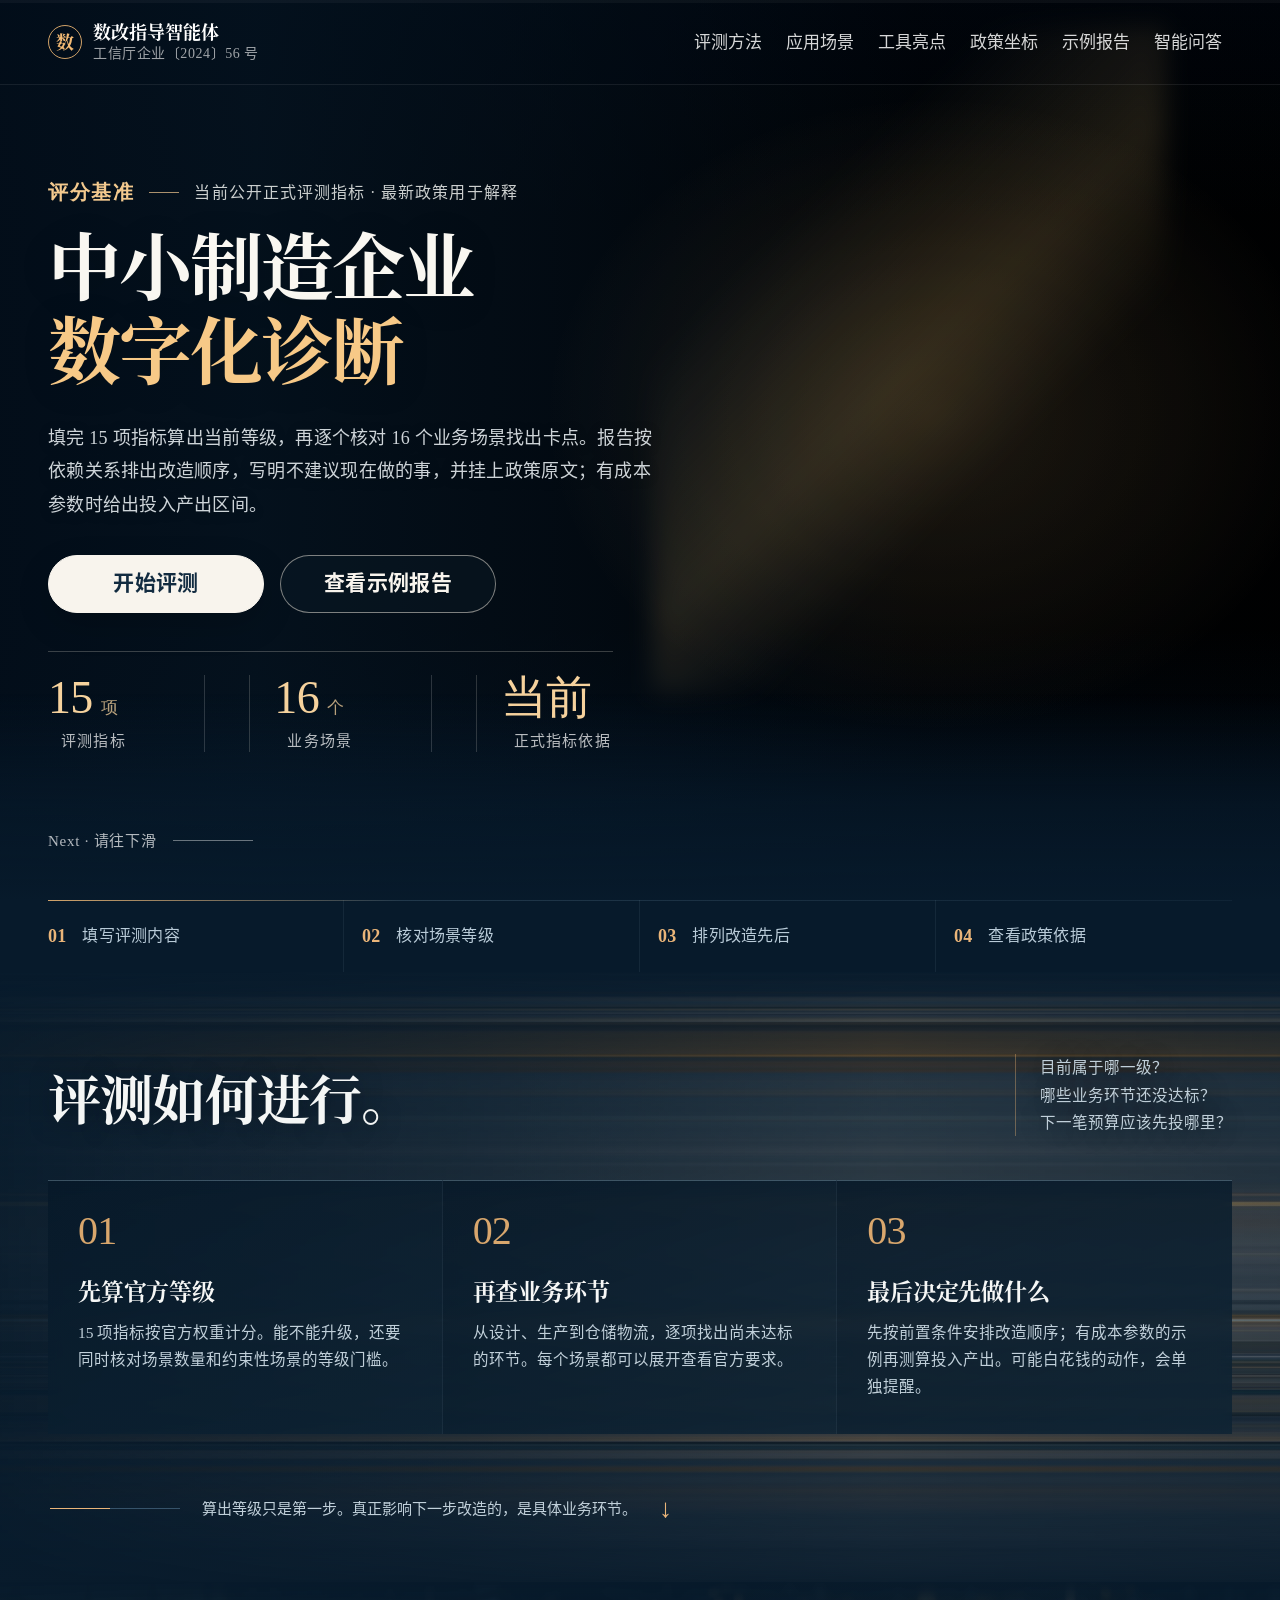
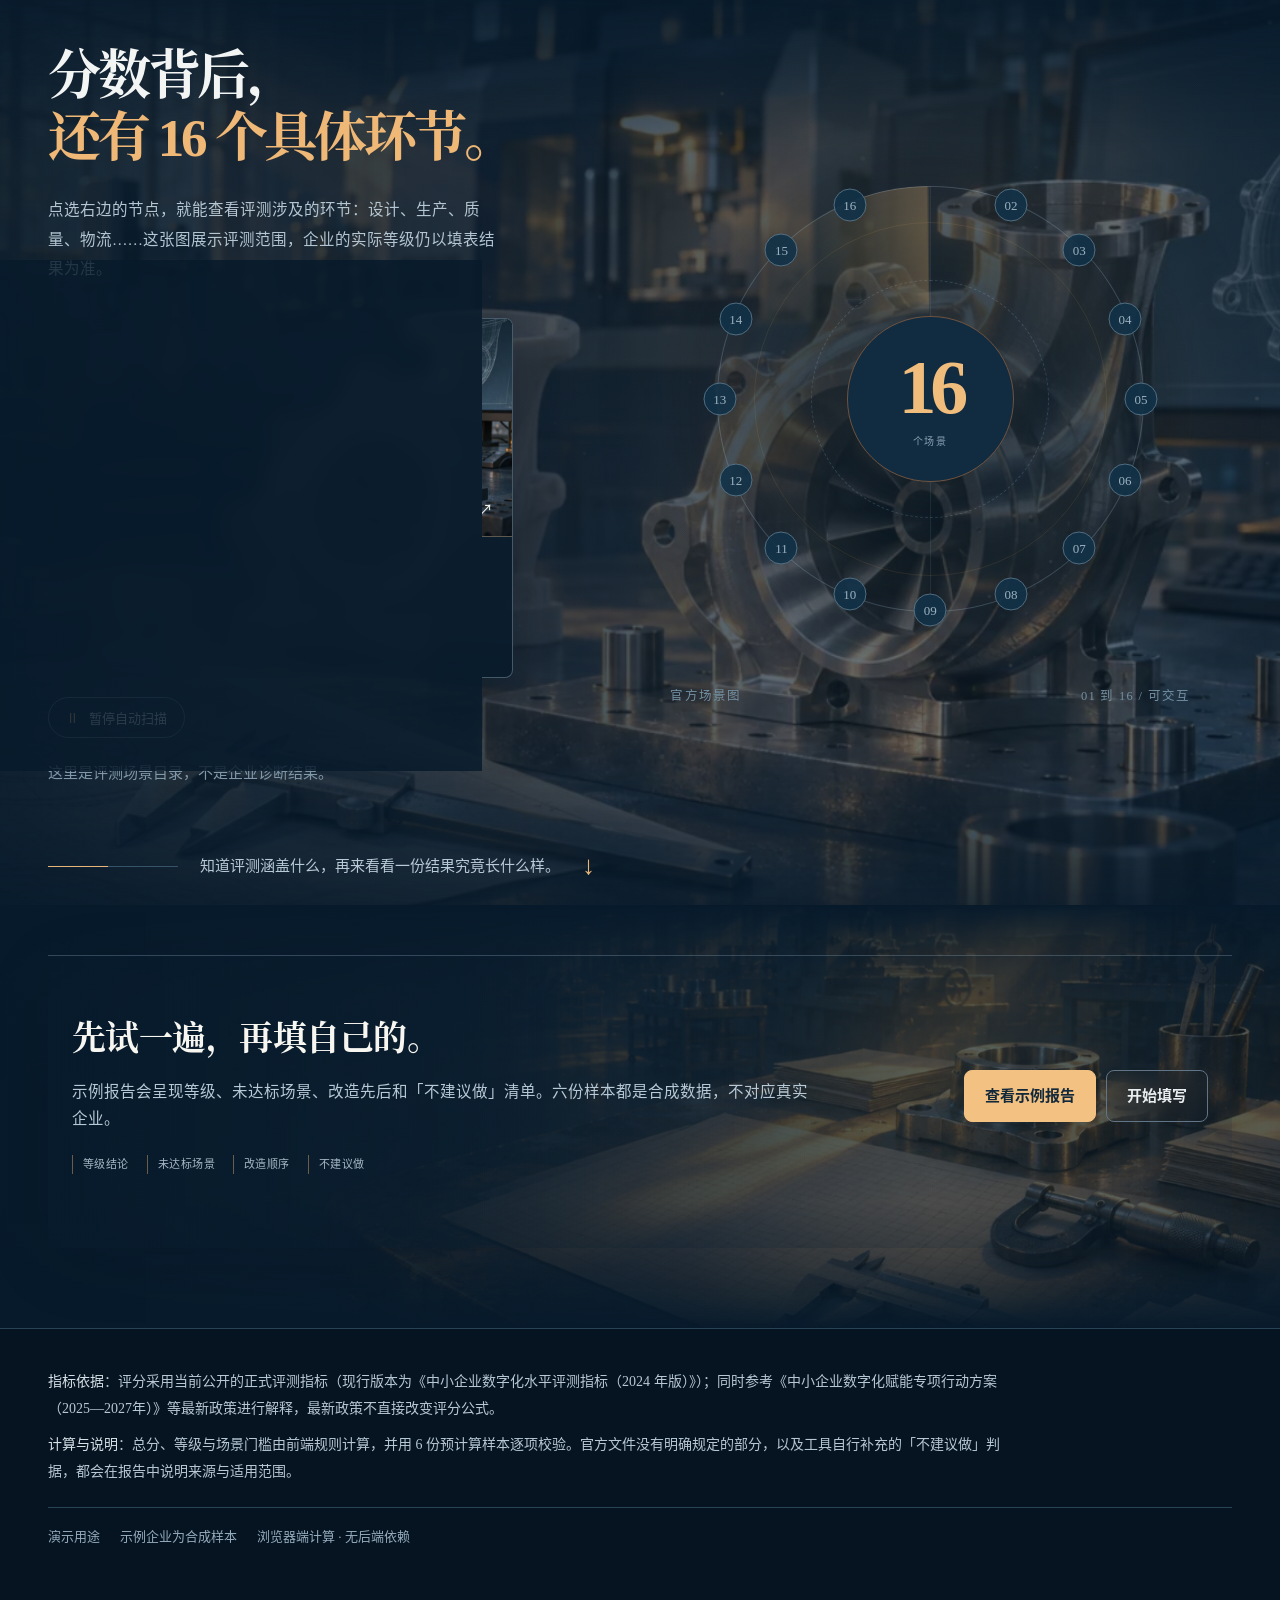
==== commit 8781badb: "publish: remove unused navigation menu assets" ====
--- a/index.html
+++ b/index.html
@@ -233,6 +233,5 @@
 <script src="assets/cinematic-scene.js?v=20261108"></script>
 <script src="assets/continuity.js?v=20261108"></script>
 <script src="assets/chapter-film.js?v=20261108"></script>
-<script src="assets/nav-menu.js?v=20261110"></script>
 </body>
 </html>
--- a/assets/environment.css
+++ b/assets/environment.css
@@ -2,29 +2,26 @@
 .ask-grid > *, .ask-side > * { min-width: 0; overflow-wrap: anywhere; }
 html[data-input="touch"] :is(button, .topnav a, input, select) { min-height: 44px; }
 
-.nav-toggle { display:none; }
+/* 首屏评分说明在窄屏保持单行，随可用宽度收缩字号而不折行。 */
+.hero .eyebrow {
+  flex-wrap: nowrap;
+  white-space: nowrap;
+  font-size: clamp(10px, 3.1vw, 16px);
+  line-height: 1.2;
+  letter-spacing: clamp(0, .08vw, .07em);
+}
+.hero .eyebrow-year { font-size: clamp(13px, 4vw, 20px); flex: 0 0 auto; }
+.hero .eyebrow-divider { flex: 0 0 clamp(12px, 5vw, 30px); }
+@media (max-width: 420px) {
+  .hero .eyebrow { gap: clamp(6px, 2vw, 9px); font-size: clamp(8px, 2.8vw, 11px); }
+  .hero .eyebrow-year { font-size: clamp(11px, 3.8vw, 15px); }
+}
 @media (max-width: 900px) {
-  .nav-toggle { display:grid; place-items:center; min-width:64px; height:36px; margin-left:auto; border:1px solid currentColor; border-radius:999px; background:rgba(7,26,43,.15); color:inherit; font:600 12px/1 var(--font-mono, ui-monospace, monospace); letter-spacing:.04em; cursor:pointer; }
-  .topbar-inner { position:relative; }
-  .topnav { display:flex !important; position:absolute; top:calc(100% + 8px); right:16px; left:16px; flex-direction:column; align-items:stretch; gap:4px; padding:22px 18px 18px; border:1px solid rgba(255,255,255,.18); border-radius:14px; background:rgba(7,26,43,.96); box-shadow:0 18px 50px rgba(0,0,0,.28); opacity:0; visibility:hidden; transform:translateY(-8px); pointer-events:none; overflow:hidden; }
-  .topnav::before, .topnav::after { content:""; position:absolute; inset:0; z-index:-1; border-radius:14px; pointer-events:none; }
-  .topnav::before { background:#9b7bc2; transform:translate(10px,10px); opacity:.55; }
-  .topnav::after { background:#4b2d77; transform:translate(5px,5px); opacity:.7; }
-  .topnav.is-open { opacity:1; visibility:visible; transform:none; pointer-events:auto; }
-  .topnav a { display:block; padding:10px 12px; color:#f5f0e6 !important; font-size:clamp(18px,4vw,24px); line-height:1.15; letter-spacing:.01em; transform:translateY(28px) rotate(4deg); opacity:0; }
-  .topnav.is-open a { transform:none; opacity:1; transition:transform .55s cubic-bezier(.22,1,.36,1), opacity .4s ease; }
-  .topnav.is-open a:nth-child(1){transition-delay:.12s}.topnav.is-open a:nth-child(2){transition-delay:.17s}.topnav.is-open a:nth-child(3){transition-delay:.22s}.topnav.is-open a:nth-child(4){transition-delay:.27s}.topnav.is-open a:nth-child(5){transition-delay:.32s}.topnav.is-open a:nth-child(6){transition-delay:.37s}
-  .topnav a::before { content:counter(nav-item, decimal-leading-zero); counter-increment:nav-item; display:inline-block; width:34px; color:#f4bb75; font:11px var(--font-mono); vertical-align:middle; }
-  .topnav { counter-reset:nav-item; }
-  .staggered-menu-panel { top:calc(100% + 10px); right:0; left:auto; width:min(420px, calc(100vw - 32px)); min-height:min(560px, calc(100vh - 100px)); padding:88px 28px 28px; display:flex !important; background:#f7f4ee; border:0; border-radius:0; z-index:30; }
-  .staggered-menu-panel .sm-panel-item { color:#101820 !important; font-size:clamp(30px,7vw,52px); letter-spacing:-1px; padding-right:1.4em; }
-  .staggered-menu-panel .sm-panel-item::before { display:none; }
-  .staggered-menu-panel .sm-panel-item::after { content:counter(smItem, decimal-leading-zero); counter-increment:smItem; position:absolute; top:.1em; right:0; font:12px var(--font-mono); color:#5227ff; opacity:1; }
-  .staggered-menu-panel { counter-reset:smItem; }
-  .sm-prelayers { position:absolute; top:calc(100% + 10px); right:0; width:min(420px, calc(100vw - 32px)); height:min(560px, calc(100vh - 100px)); z-index:25; pointer-events:none; }
-  .sm-prelayer { position:absolute; inset:0; }
+  .topnav { position: static; display: flex !important; flex-direction: row; align-items: center; gap: 4px; padding: 0; border: 0; border-radius: 0; background: transparent; box-shadow: none; opacity: 1; visibility: visible; transform: none; pointer-events: auto; overflow-x: auto; }
+  .topnav::before, .topnav::after { display: none; }
+  .topnav a { display: inline-flex; flex-shrink: 0; padding: 6px 10px; color: inherit !important; font-size: inherit; transform: none; opacity: 1; transition: none; }
+  .topnav a::before, .topnav a::after { display: none; }
 }
-
 html[data-input="touch"] :is(input, select, textarea) { font-size: 16px; }
 html[data-effects="reduced"] :is(#hero-cinema, #hero-particles) { display: none; }
 html[data-effects="reduced"] *, html[data-effects="reduced"] *::before, html[data-effects="reduced"] *::after {
@@ -35,7 +32,9 @@
   :is(input, select, textarea) { font-size: 16px; }
 }
 @media (max-width: 720px) {
-  .topbar-inner { flex-wrap: nowrap; gap: 8px; padding-inline: max(12px, env(safe-area-inset-left)); }
+  .topbar-inner { flex-wrap: wrap; gap: 8px; padding-inline: max(12px, env(safe-area-inset-left)); }
+  .topnav { max-width: 100%; overflow-x: auto; flex-wrap: nowrap; justify-content: flex-start; }
+  .topnav a { flex-shrink: 0; display: inline-flex; align-items: center; }
   .ask-grid, .ask-chat, .ask-side, .ask-composer { min-width: 0; }
   .ask-composer { padding-bottom: max(12px, env(safe-area-inset-bottom)); }
   .ask-composer input { min-width: 0; font-size: 16px; }
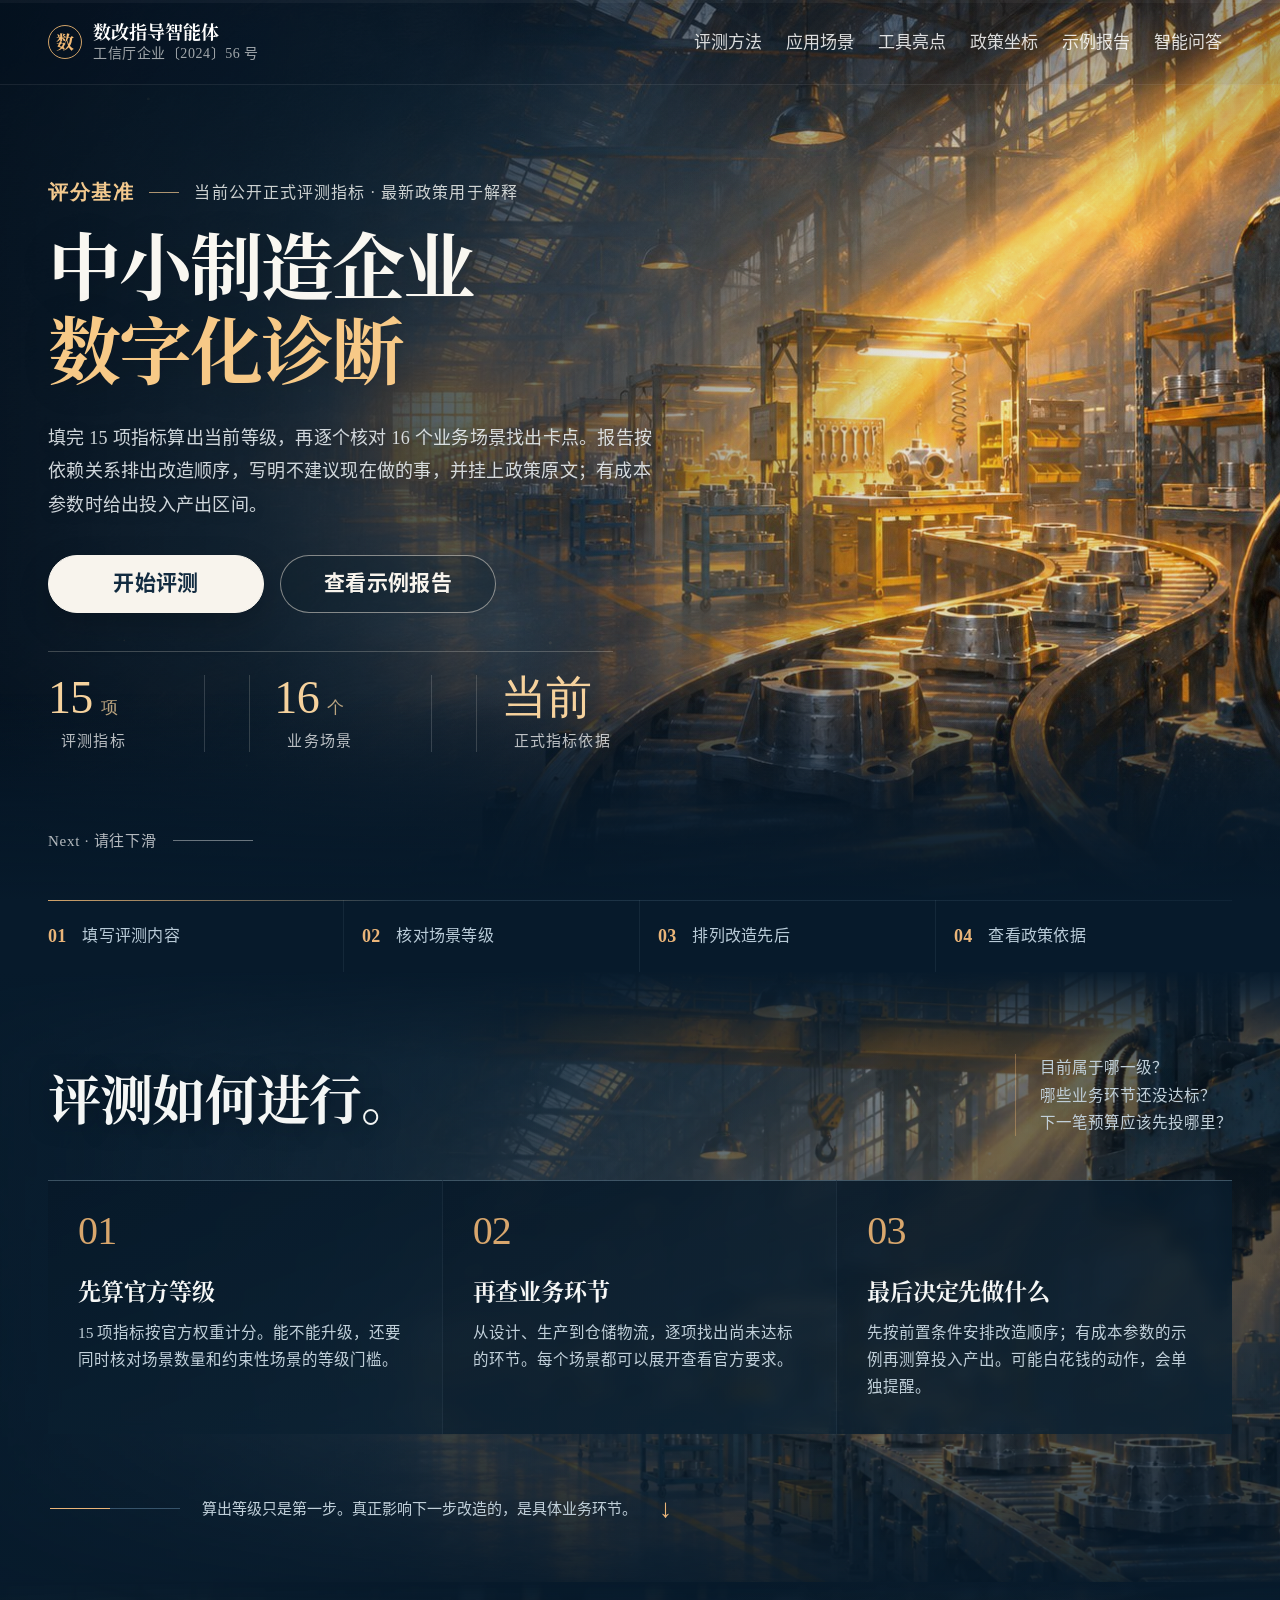
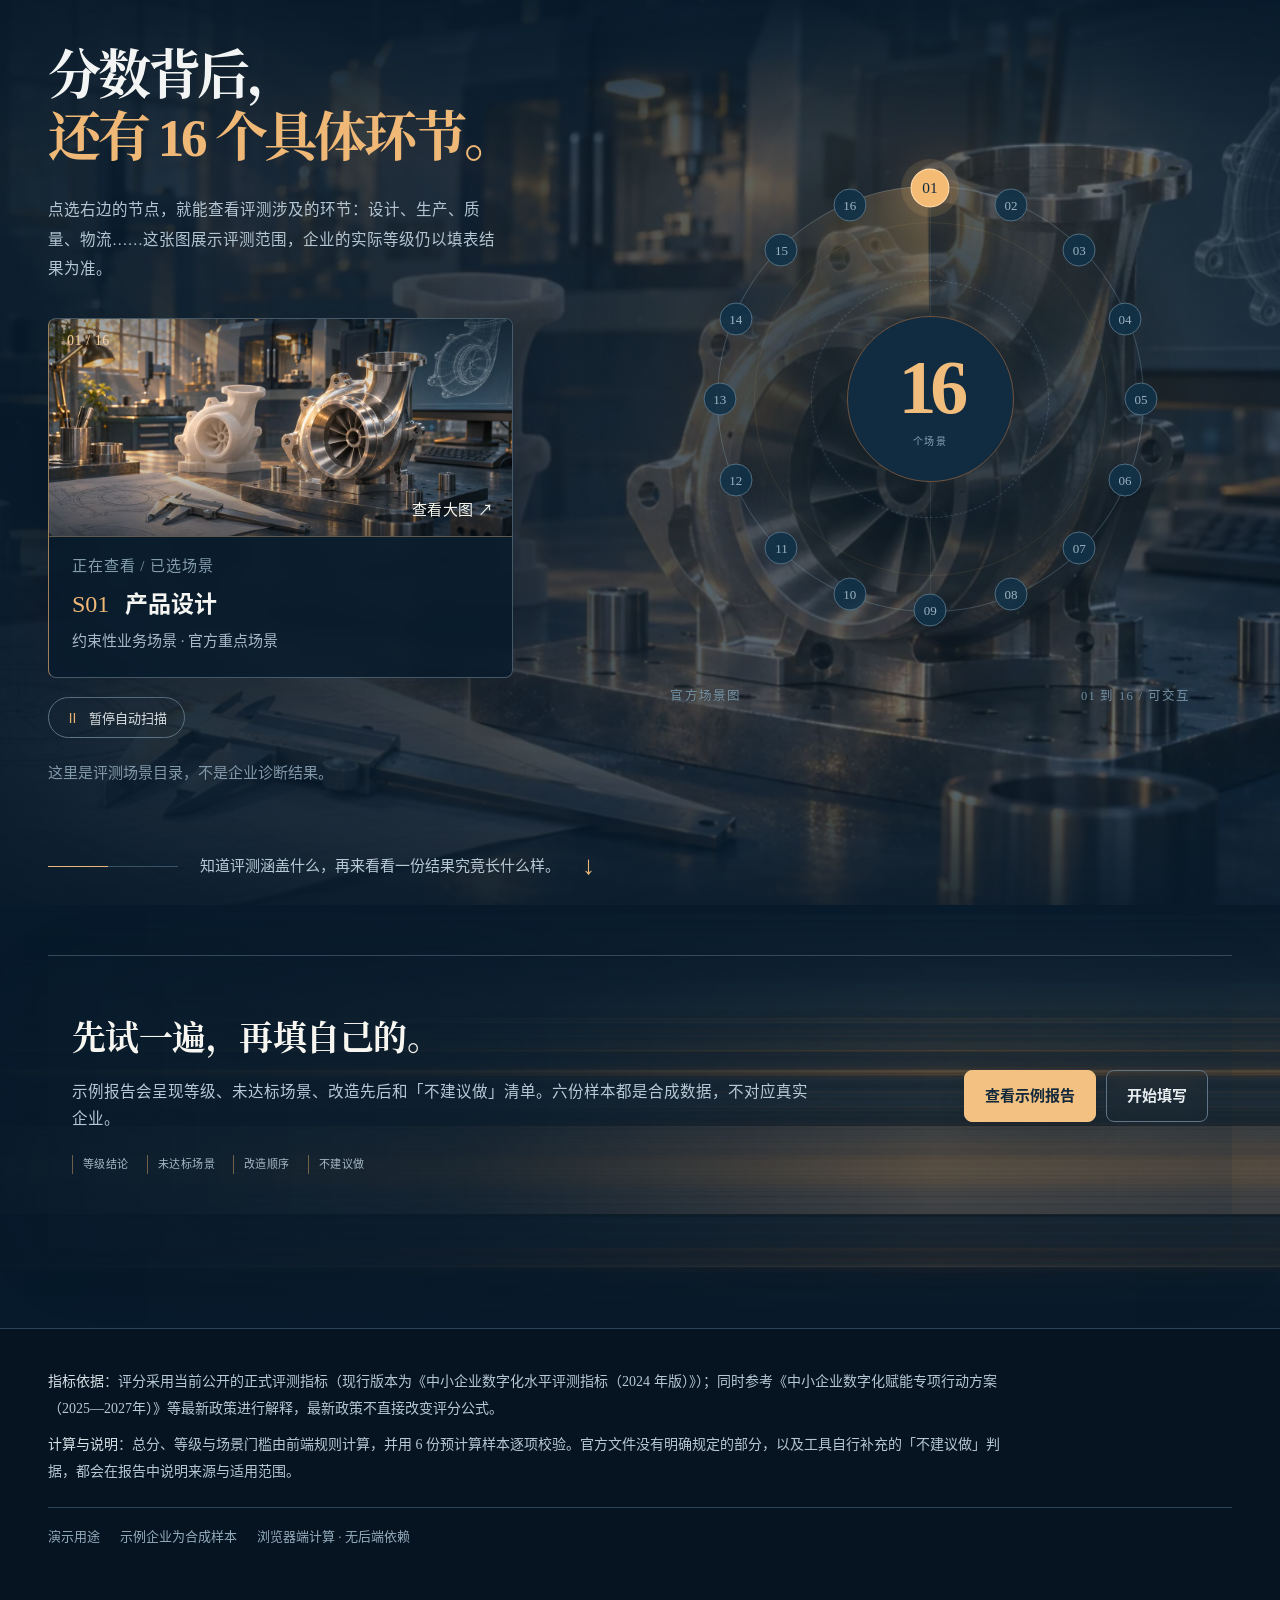
==== commit d3c2f2da: "publish: add compact responsive navigation menu" ====
--- a/index.html
+++ b/index.html
@@ -233,5 +233,6 @@
 <script src="assets/cinematic-scene.js?v=20261108"></script>
 <script src="assets/continuity.js?v=20261108"></script>
 <script src="assets/chapter-film.js?v=20261108"></script>
+<script src="assets/site-menu.js?v=20261110"></script>
 </body>
 </html>
--- a/assets/environment.css
+++ b/assets/environment.css
@@ -17,11 +17,21 @@
   .hero .eyebrow-year { font-size: clamp(11px, 3.8vw, 15px); }
 }
 @media (max-width: 900px) {
-  .topnav { position: static; display: flex !important; flex-direction: row; align-items: center; gap: 4px; padding: 0; border: 0; border-radius: 0; background: transparent; box-shadow: none; opacity: 1; visibility: visible; transform: none; pointer-events: auto; overflow-x: auto; }
-  .topnav::before, .topnav::after { display: none; }
-  .topnav a { display: inline-flex; flex-shrink: 0; padding: 6px 10px; color: inherit !important; font-size: inherit; transform: none; opacity: 1; transition: none; }
-  .topnav a::before, .topnav a::after { display: none; }
+  .topbar-inner { position:relative; }
+  .site-menu-toggle { display:inline-flex; align-items:center; gap:8px; min-height:38px; margin-left:auto; padding:0 4px; border:0; background:transparent; color:#f5f0e6; font:12px var(--font-mono); letter-spacing:.12em; cursor:pointer; }
+  .site-menu-toggle i, .site-menu-toggle i::before, .site-menu-toggle i::after { display:block; width:18px; height:1px; background:currentColor; content:""; transition:transform .22s ease; }
+  .site-menu-toggle i { position:relative; }
+  .site-menu-toggle i::before { position:absolute; top:-6px; }
+  .site-menu-toggle i::after { position:absolute; top:6px; }
+  .site-menu-toggle[aria-expanded="true"] i { background:transparent; }
+  .site-menu-toggle[aria-expanded="true"] i::before { transform:translateY(6px) rotate(45deg); }
+  .site-menu-toggle[aria-expanded="true"] i::after { transform:translateY(-6px) rotate(-45deg); }
+  .topnav { position:absolute; top:calc(100% + 1px); right:12px; left:12px; display:flex !important; flex-direction:column; align-items:stretch; gap:0; padding:8px; background:rgba(7,26,43,.98); border:1px solid rgba(244,187,117,.32); box-shadow:0 16px 36px rgba(0,0,0,.28); opacity:0; visibility:hidden; transform:translateY(-8px); pointer-events:none; transition:opacity .18s ease, transform .18s ease, visibility .18s; }
+  .topnav.is-open { opacity:1; visibility:visible; transform:none; pointer-events:auto; }
+  .topnav a { display:flex; align-items:center; min-height:44px; padding:0 12px; color:#f5f0e6 !important; font-size:15px; border-bottom:1px solid rgba(255,255,255,.10); }
+  .topnav a:last-child { border-bottom:0; }
 }
+@media (min-width: 901px) { .site-menu-toggle { display:none; } }
 html[data-input="touch"] :is(input, select, textarea) { font-size: 16px; }
 html[data-effects="reduced"] :is(#hero-cinema, #hero-particles) { display: none; }
 html[data-effects="reduced"] *, html[data-effects="reduced"] *::before, html[data-effects="reduced"] *::after {
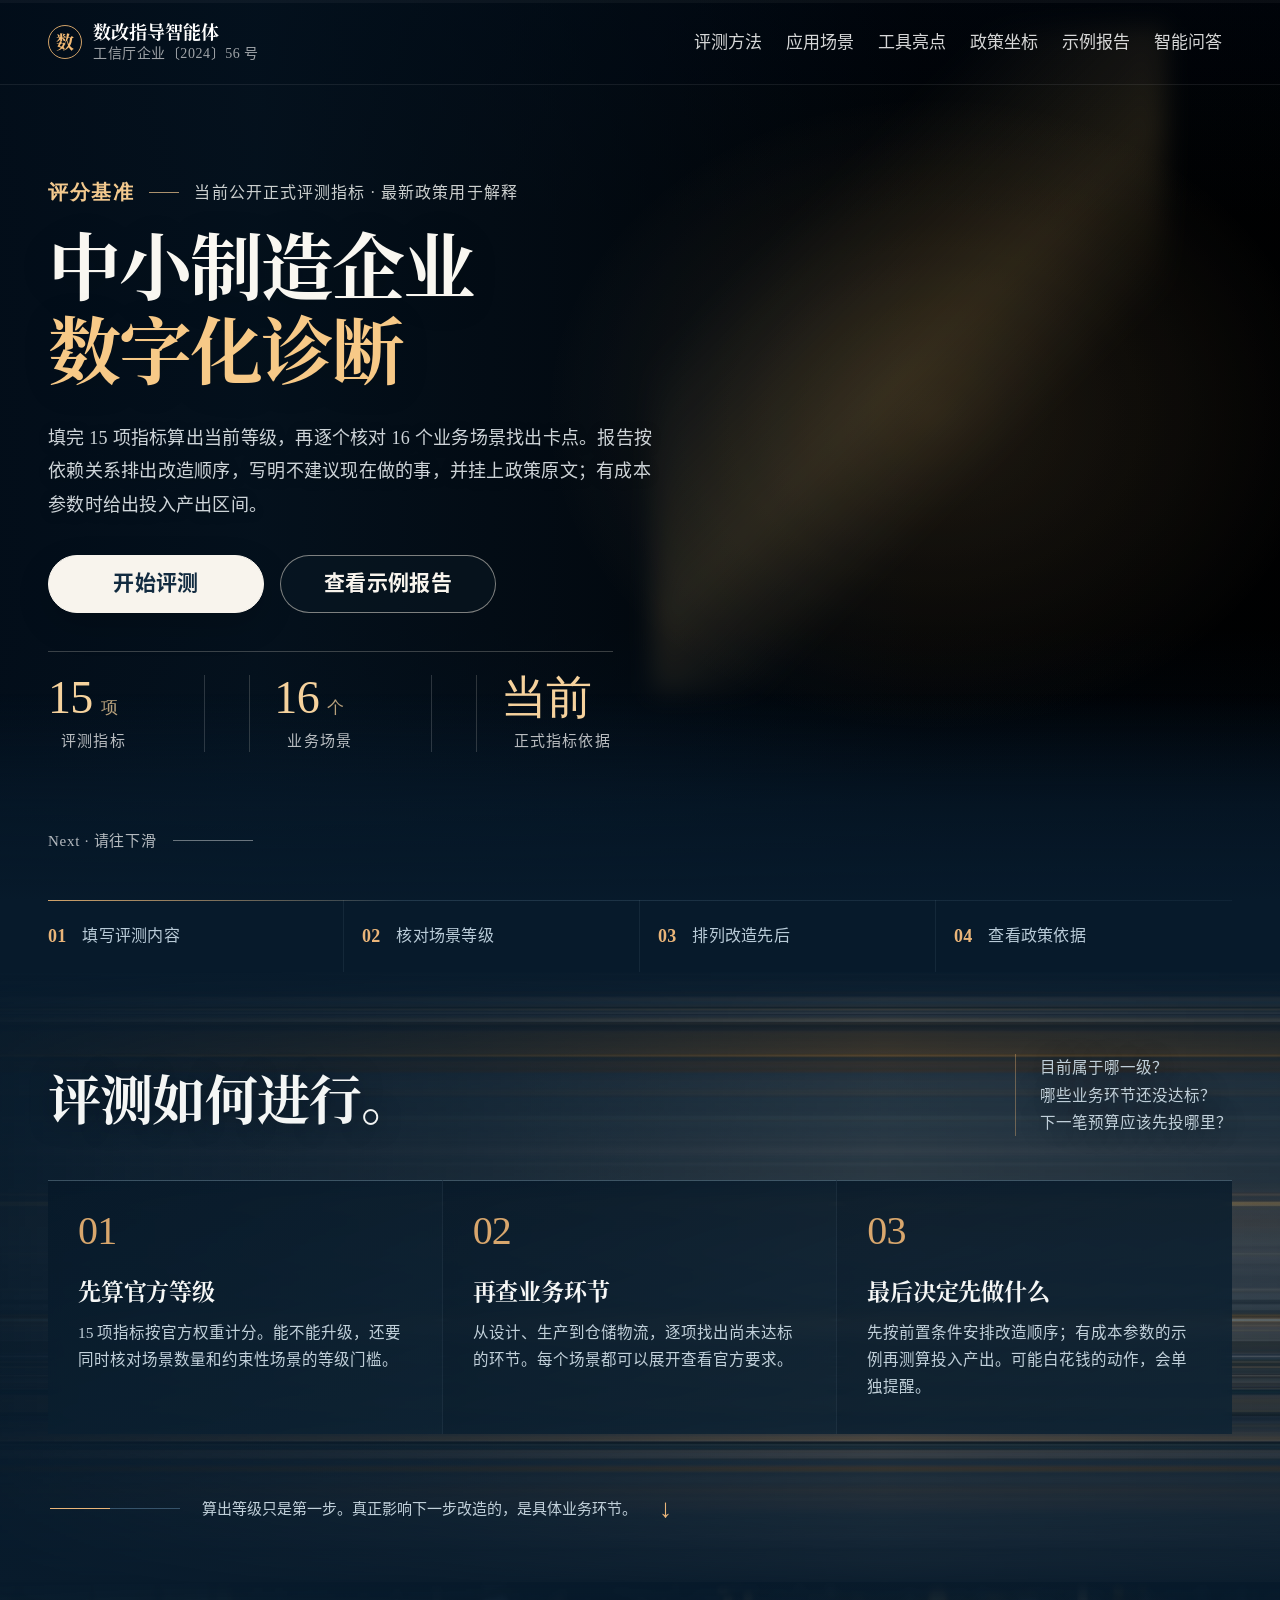
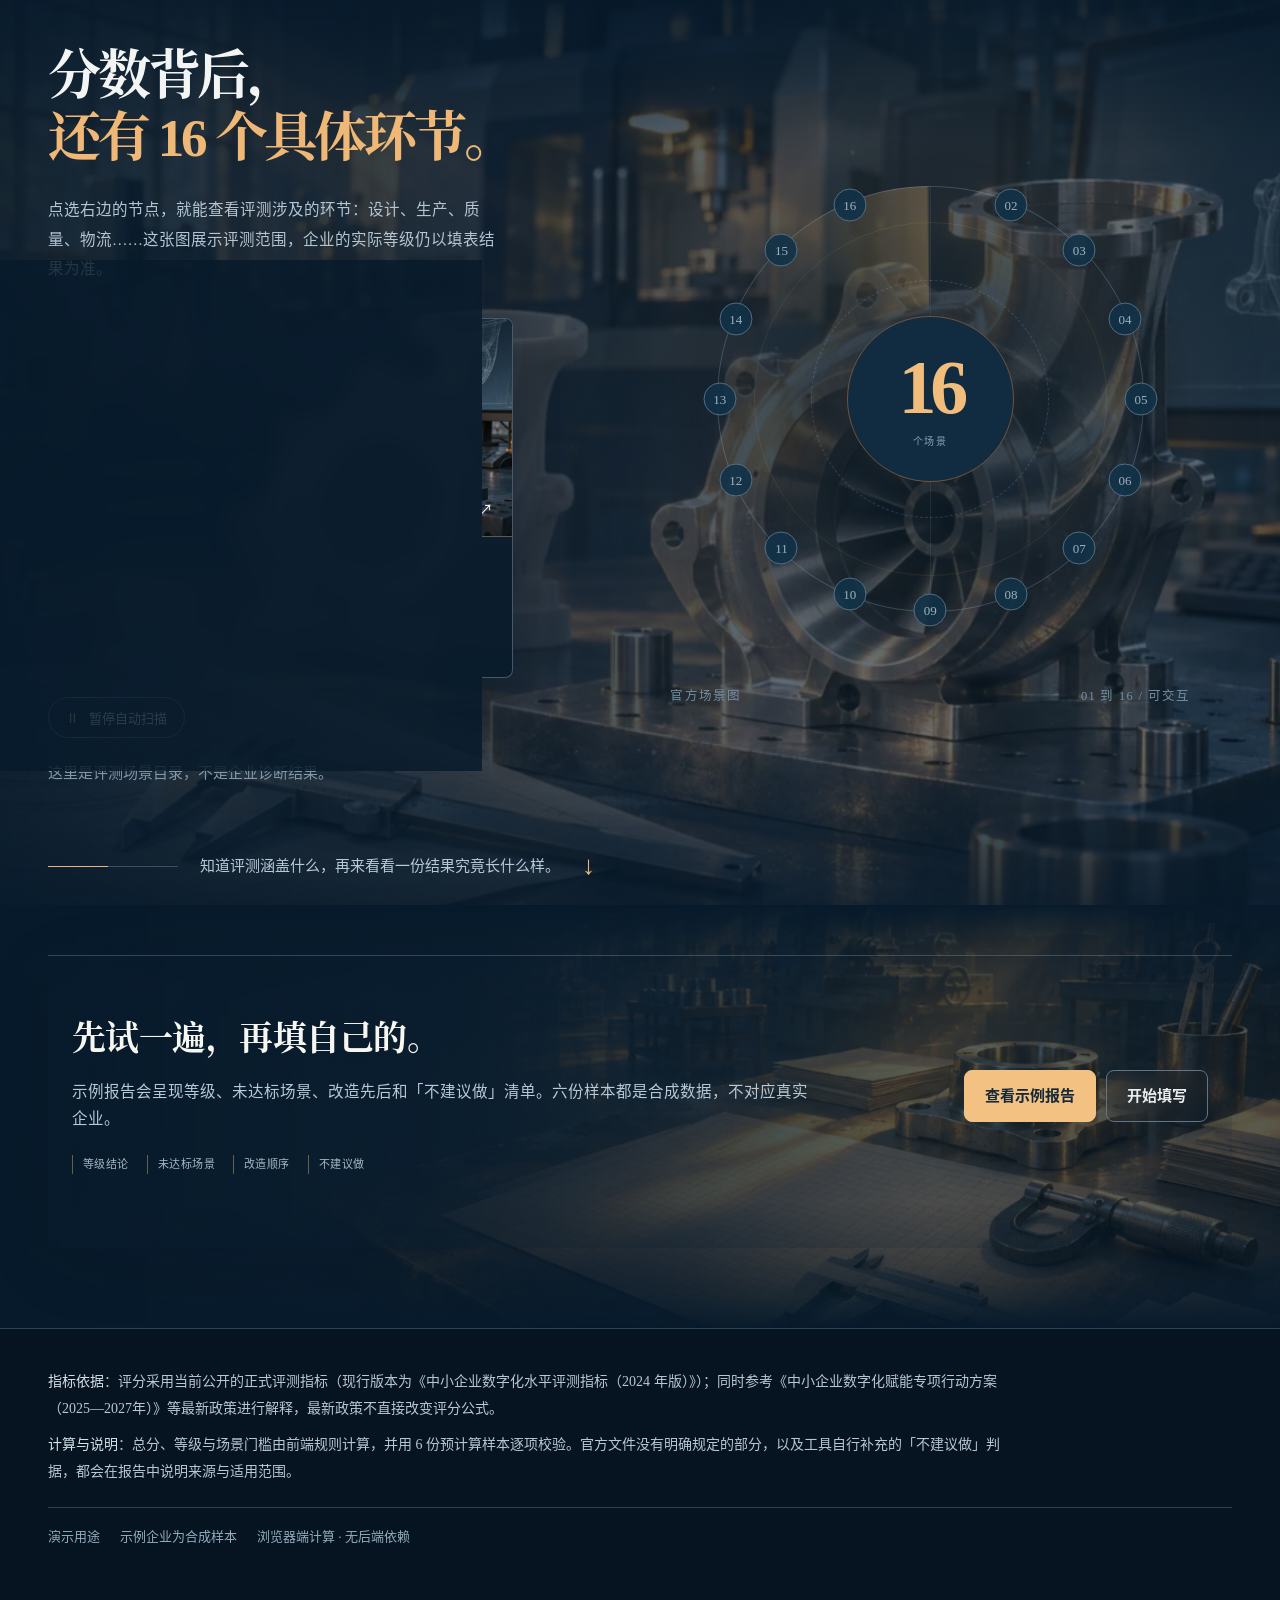
==== commit 5120aa55: "publish: keep compact navigation on one line" ====
--- a/index.html
+++ b/index.html
@@ -233,6 +233,5 @@
 <script src="assets/cinematic-scene.js?v=20261108"></script>
 <script src="assets/continuity.js?v=20261108"></script>
 <script src="assets/chapter-film.js?v=20261108"></script>
-<script src="assets/site-menu.js?v=20261110"></script>
 </body>
 </html>
--- a/assets/environment.css
+++ b/assets/environment.css
@@ -17,21 +17,15 @@
   .hero .eyebrow-year { font-size: clamp(11px, 3.8vw, 15px); }
 }
 @media (max-width: 900px) {
-  .topbar-inner { position:relative; }
-  .site-menu-toggle { display:inline-flex; align-items:center; gap:8px; min-height:38px; margin-left:auto; padding:0 4px; border:0; background:transparent; color:#f5f0e6; font:12px var(--font-mono); letter-spacing:.12em; cursor:pointer; }
-  .site-menu-toggle i, .site-menu-toggle i::before, .site-menu-toggle i::after { display:block; width:18px; height:1px; background:currentColor; content:""; transition:transform .22s ease; }
-  .site-menu-toggle i { position:relative; }
-  .site-menu-toggle i::before { position:absolute; top:-6px; }
-  .site-menu-toggle i::after { position:absolute; top:6px; }
-  .site-menu-toggle[aria-expanded="true"] i { background:transparent; }
-  .site-menu-toggle[aria-expanded="true"] i::before { transform:translateY(6px) rotate(45deg); }
-  .site-menu-toggle[aria-expanded="true"] i::after { transform:translateY(-6px) rotate(-45deg); }
-  .topnav { position:absolute; top:calc(100% + 1px); right:12px; left:12px; display:flex !important; flex-direction:column; align-items:stretch; gap:0; padding:8px; background:rgba(7,26,43,.98); border:1px solid rgba(244,187,117,.32); box-shadow:0 16px 36px rgba(0,0,0,.28); opacity:0; visibility:hidden; transform:translateY(-8px); pointer-events:none; transition:opacity .18s ease, transform .18s ease, visibility .18s; }
-  .topnav.is-open { opacity:1; visibility:visible; transform:none; pointer-events:auto; }
-  .topnav a { display:flex; align-items:center; min-height:44px; padding:0 12px; color:#f5f0e6 !important; font-size:15px; border-bottom:1px solid rgba(255,255,255,.10); }
-  .topnav a:last-child { border-bottom:0; }
+  .topbar-inner { flex-wrap:nowrap; gap:clamp(3px, 1vw, 10px); padding-inline:clamp(10px, 3vw, 16px); }
+  .brand { gap:clamp(5px, 1.5vw, 10px); flex:0 1 auto; }
+  .brand-mark { width:clamp(26px, 6vw, 34px); height:clamp(26px, 6vw, 34px); font-size:clamp(14px, 3.5vw, 18px); }
+  .brand-name { font-size:clamp(12px, 3.2vw, 15px); white-space:nowrap; }
+  .brand-sub { display:none; }
+  .topnav { margin-left:auto; display:flex !important; flex:1 1 auto; min-width:0; justify-content:flex-end; gap:0; white-space:nowrap; overflow:visible; }
+  .topnav a { flex:0 1 auto; min-height:0; padding:clamp(3px, .8vw, 6px) clamp(3px, .9vw, 8px); font-size:clamp(9px, 2.35vw, 13px); letter-spacing:-.02em; white-space:nowrap; }
 }
-@media (min-width: 901px) { .site-menu-toggle { display:none; } }
+@media (max-width: 380px) { .topnav a { padding-inline:2px; font-size:8.5px; } .brand-name { font-size:11px; } }
 html[data-input="touch"] :is(input, select, textarea) { font-size: 16px; }
 html[data-effects="reduced"] :is(#hero-cinema, #hero-particles) { display: none; }
 html[data-effects="reduced"] *, html[data-effects="reduced"] *::before, html[data-effects="reduced"] *::after {
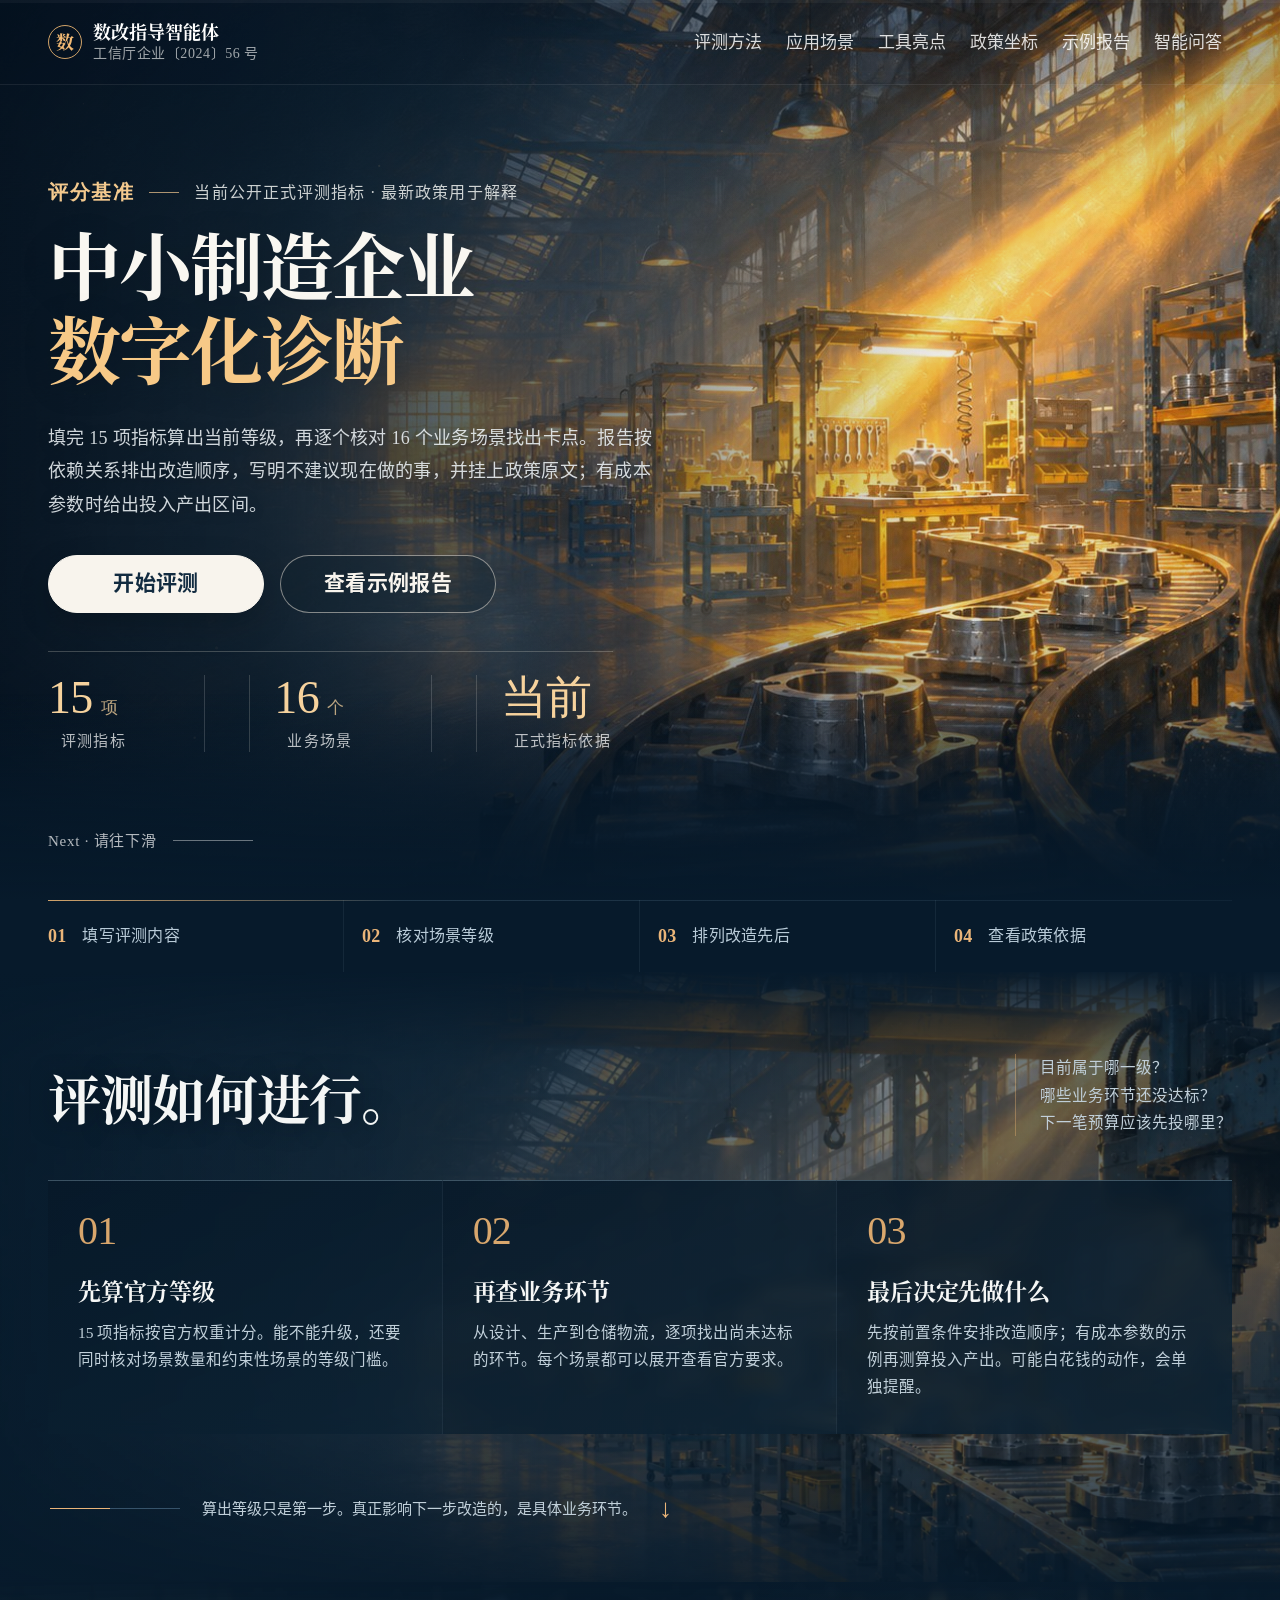
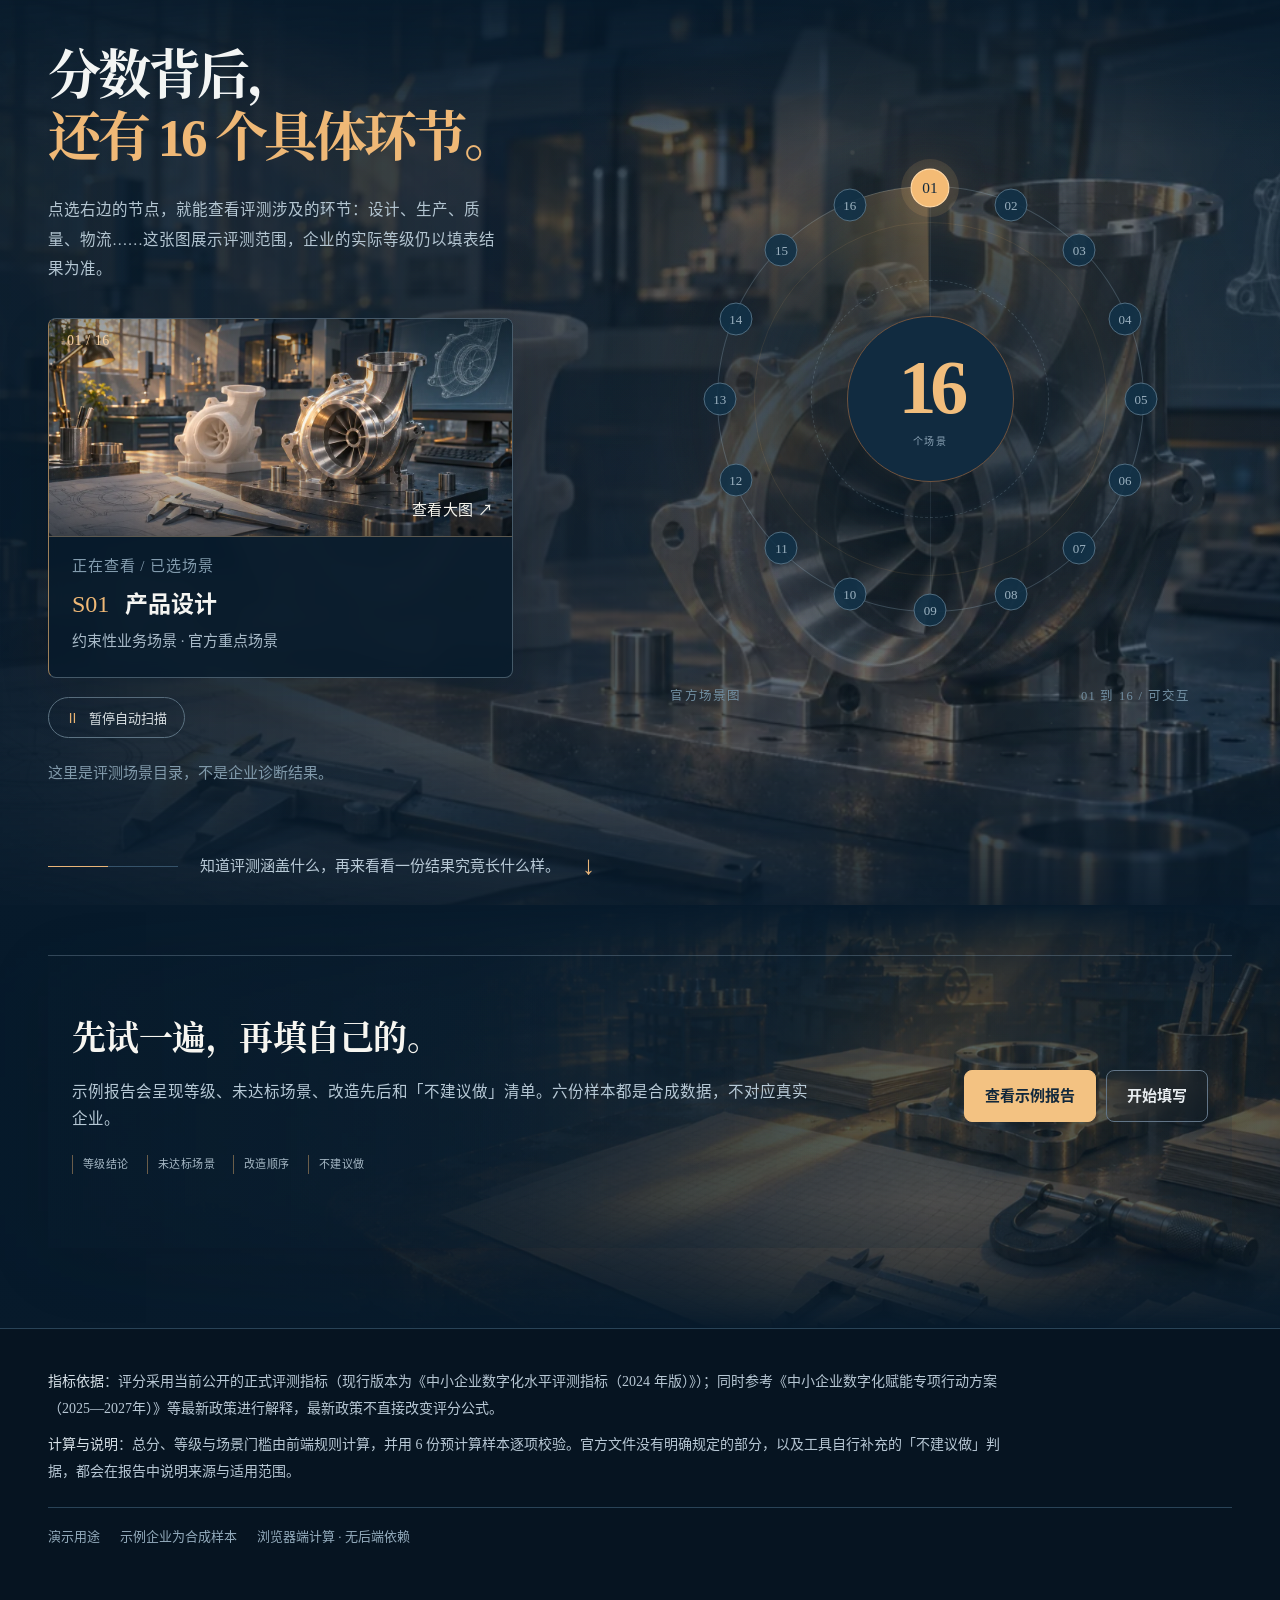
==== commit 5044362a: "publish: restore compact menu and responsive fact labels" ====
--- a/index.html
+++ b/index.html
@@ -233,5 +233,6 @@
 <script src="assets/cinematic-scene.js?v=20261108"></script>
 <script src="assets/continuity.js?v=20261108"></script>
 <script src="assets/chapter-film.js?v=20261108"></script>
+<script src="assets/site-menu.js?v=20261110"></script>
 </body>
 </html>
--- a/assets/environment.css
+++ b/assets/environment.css
@@ -17,15 +17,22 @@
   .hero .eyebrow-year { font-size: clamp(11px, 3.8vw, 15px); }
 }
 @media (max-width: 900px) {
-  .topbar-inner { flex-wrap:nowrap; gap:clamp(3px, 1vw, 10px); padding-inline:clamp(10px, 3vw, 16px); }
-  .brand { gap:clamp(5px, 1.5vw, 10px); flex:0 1 auto; }
-  .brand-mark { width:clamp(26px, 6vw, 34px); height:clamp(26px, 6vw, 34px); font-size:clamp(14px, 3.5vw, 18px); }
-  .brand-name { font-size:clamp(12px, 3.2vw, 15px); white-space:nowrap; }
-  .brand-sub { display:none; }
-  .topnav { margin-left:auto; display:flex !important; flex:1 1 auto; min-width:0; justify-content:flex-end; gap:0; white-space:nowrap; overflow:visible; }
-  .topnav a { flex:0 1 auto; min-height:0; padding:clamp(3px, .8vw, 6px) clamp(3px, .9vw, 8px); font-size:clamp(9px, 2.35vw, 13px); letter-spacing:-.02em; white-space:nowrap; }
+  .topbar-inner { position:relative; }
+  .site-menu-toggle { display:inline-flex; align-items:center; gap:8px; min-height:38px; margin-left:auto; padding:0 4px; border:0; background:transparent; color:#f5f0e6; font:12px var(--font-mono); letter-spacing:.12em; cursor:pointer; }
+  .site-menu-toggle i, .site-menu-toggle i::before, .site-menu-toggle i::after { display:block; width:18px; height:1px; background:currentColor; content:""; transition:transform .22s ease; }
+  .site-menu-toggle i { position:relative; }.site-menu-toggle i::before { position:absolute; top:-6px; }.site-menu-toggle i::after { position:absolute; top:6px; }
+  .site-menu-toggle[aria-expanded="true"] i { background:transparent; }.site-menu-toggle[aria-expanded="true"] i::before { transform:translateY(6px) rotate(45deg); }.site-menu-toggle[aria-expanded="true"] i::after { transform:translateY(-6px) rotate(-45deg); }
+  .topnav { position:absolute; top:calc(100% + 1px); right:12px; left:12px; display:flex !important; flex-direction:column; align-items:stretch; gap:0; padding:8px; background:rgba(7,26,43,.98); border:1px solid rgba(244,187,117,.32); box-shadow:0 16px 36px rgba(0,0,0,.28); opacity:0; visibility:hidden; transform:translateY(-8px); pointer-events:none; transition:opacity .18s ease, transform .18s ease, visibility .18s; }
+  .topnav.is-open { opacity:1; visibility:visible; transform:none; pointer-events:auto; }.topnav a { display:flex; align-items:center; min-height:44px; padding:0 12px; color:#f5f0e6 !important; font-size:15px; border-bottom:1px solid rgba(255,255,255,.10); }.topnav a:last-child { border-bottom:0; }
 }
-@media (max-width: 380px) { .topnav a { padding-inline:2px; font-size:8.5px; } .brand-name { font-size:11px; } }
+@media (min-width: 901px) { .site-menu-toggle { display:none; } }
+
+/* 三项说明在窄屏单行显示，空间不足时缩小文字。 */
+@media (max-width: 480px) {
+  .hero .hero-facts { display:flex; flex-wrap:nowrap; gap:0; max-width:none; }
+  .hero .hero-fact { flex:1 1 0; min-width:0; padding-inline:clamp(5px, 2.6vw, 13px); }
+  .hero .hero-fact > span { white-space:nowrap; font-size:clamp(7px, 2.55vw, 10px); letter-spacing:0; }
+}
 html[data-input="touch"] :is(input, select, textarea) { font-size: 16px; }
 html[data-effects="reduced"] :is(#hero-cinema, #hero-particles) { display: none; }
 html[data-effects="reduced"] *, html[data-effects="reduced"] *::before, html[data-effects="reduced"] *::after {
